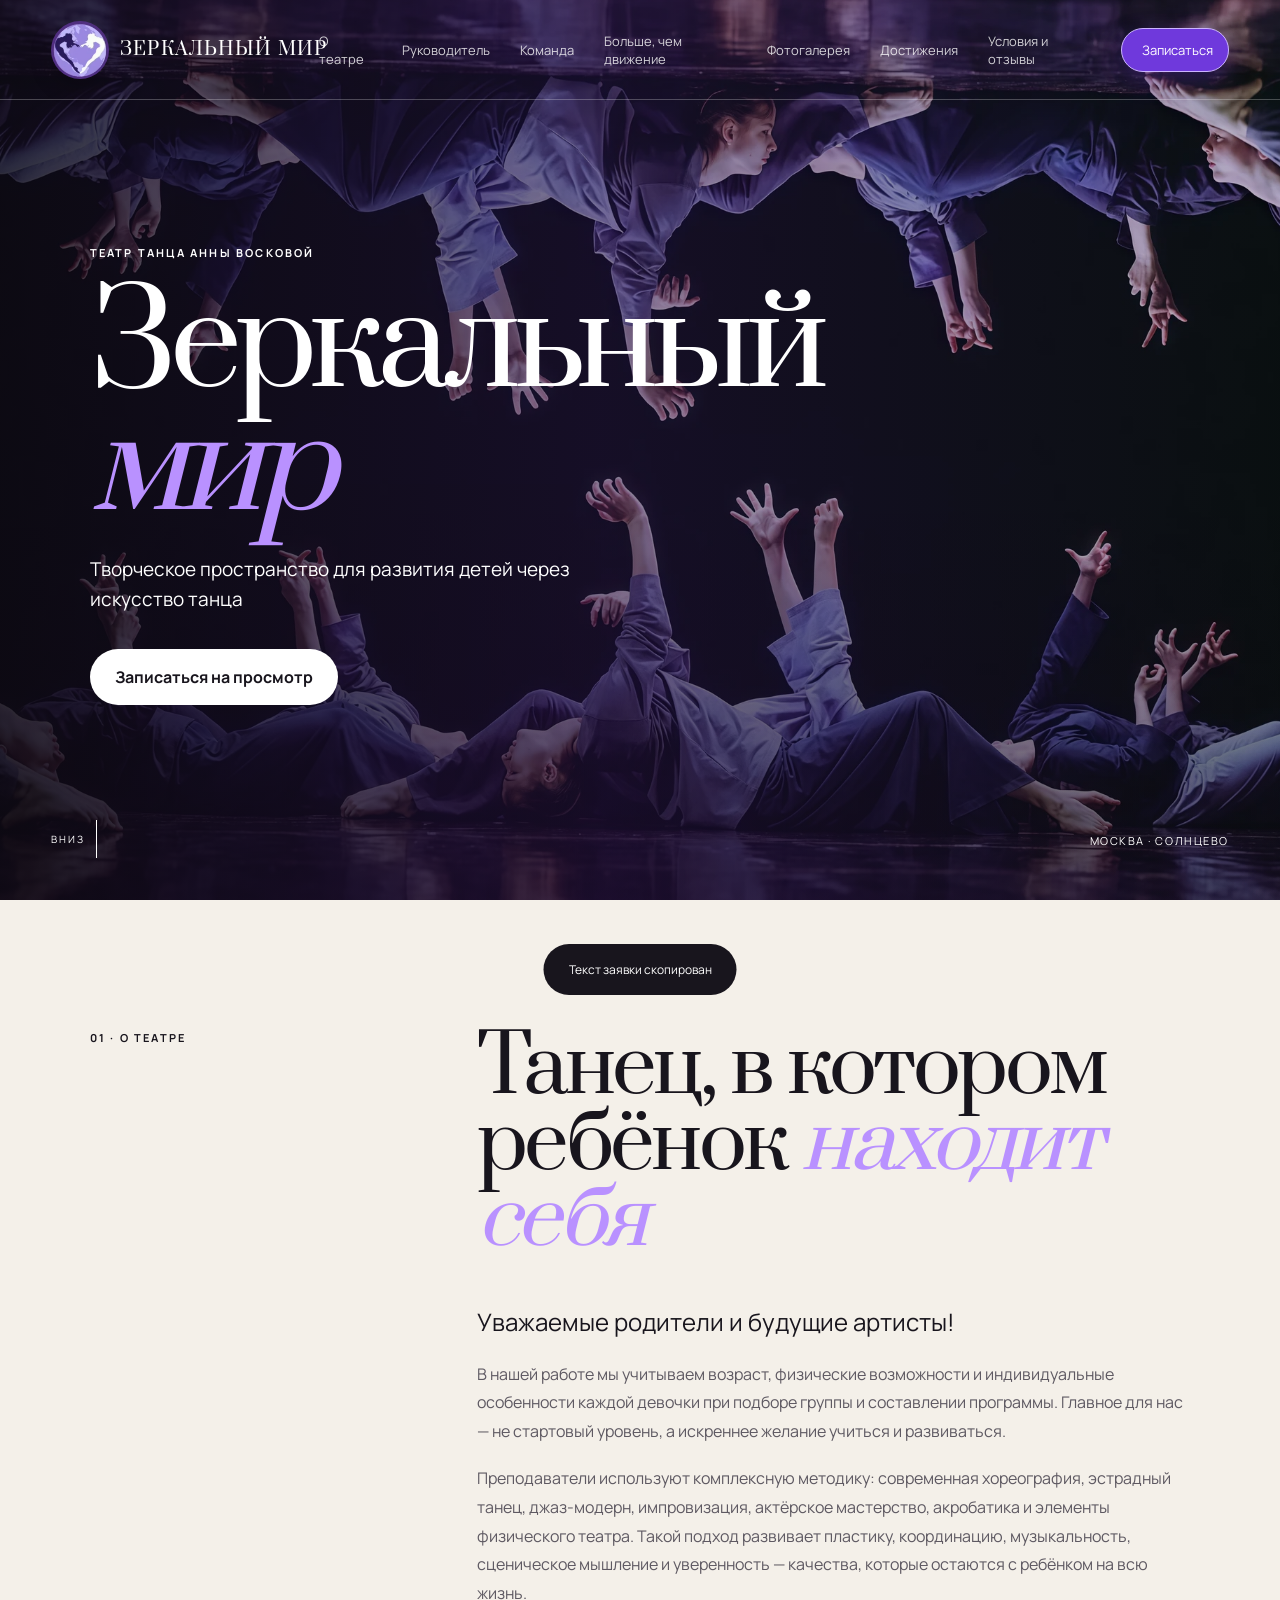
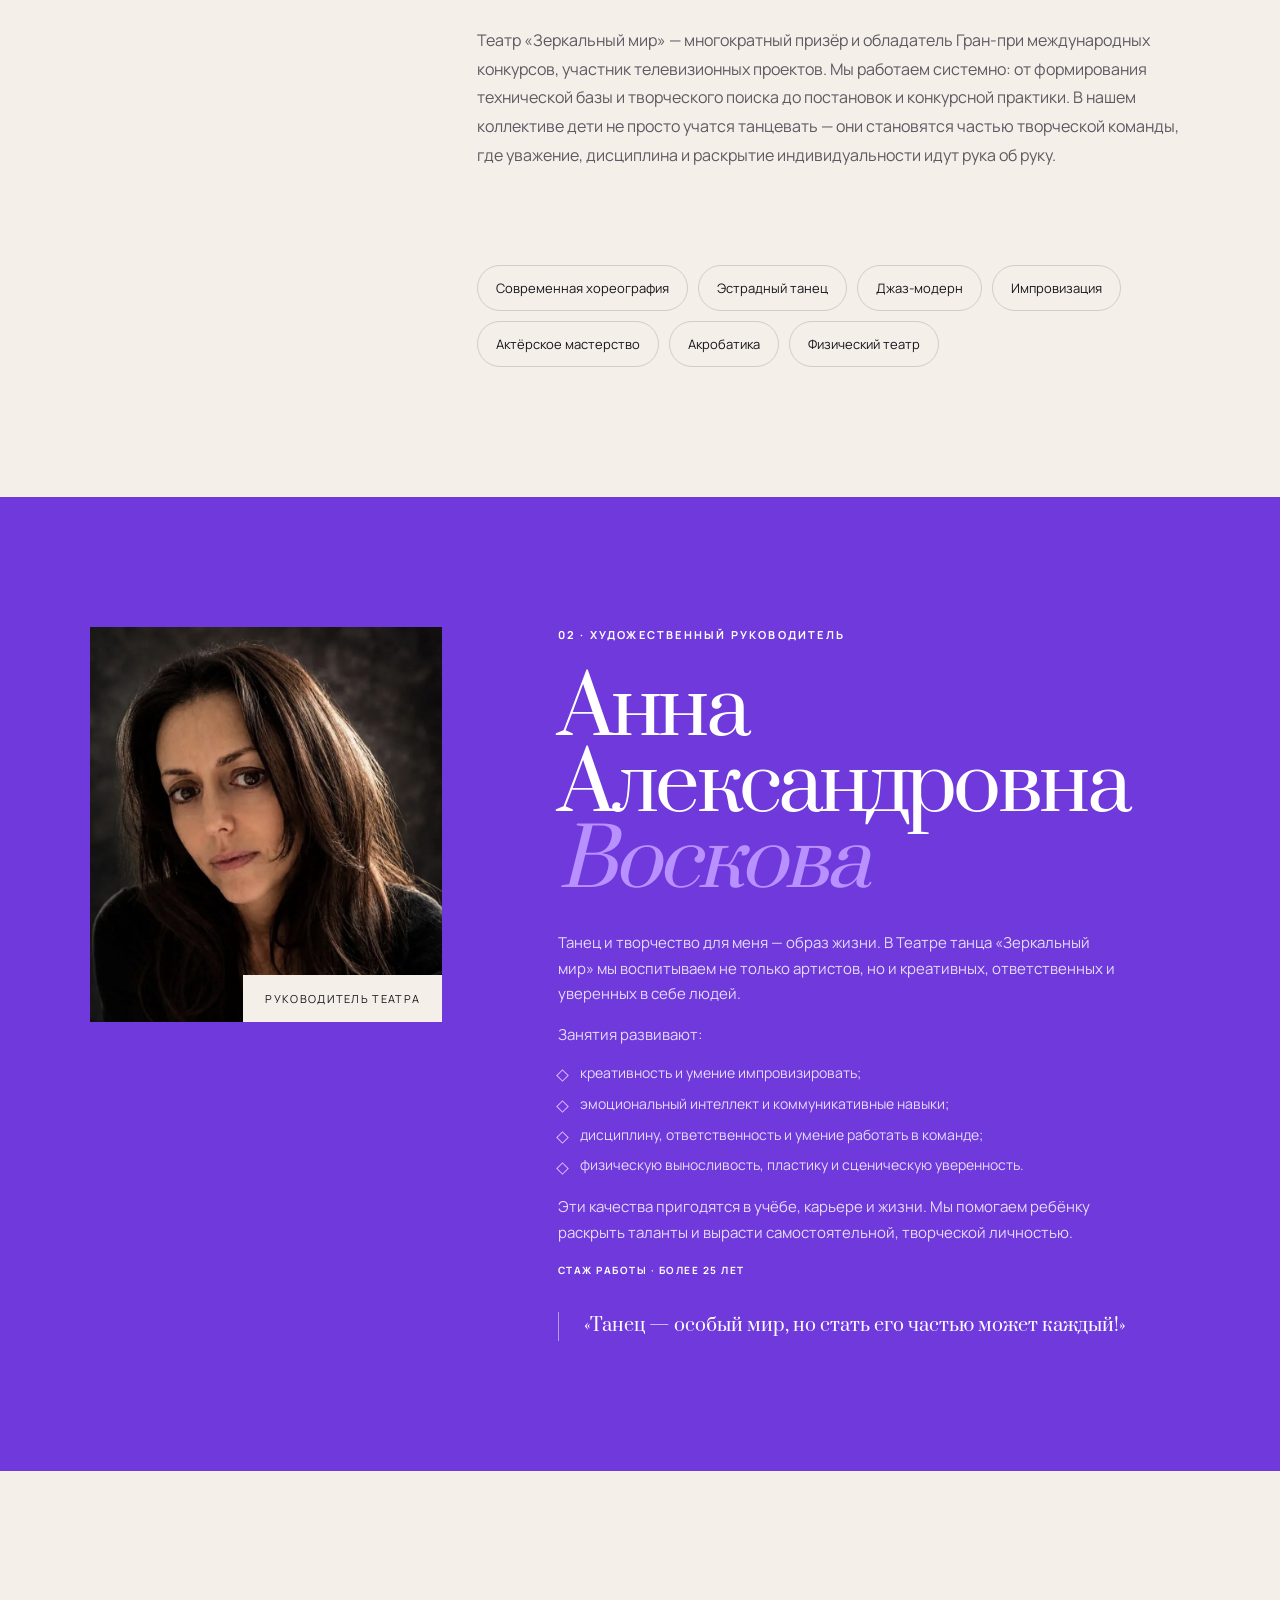
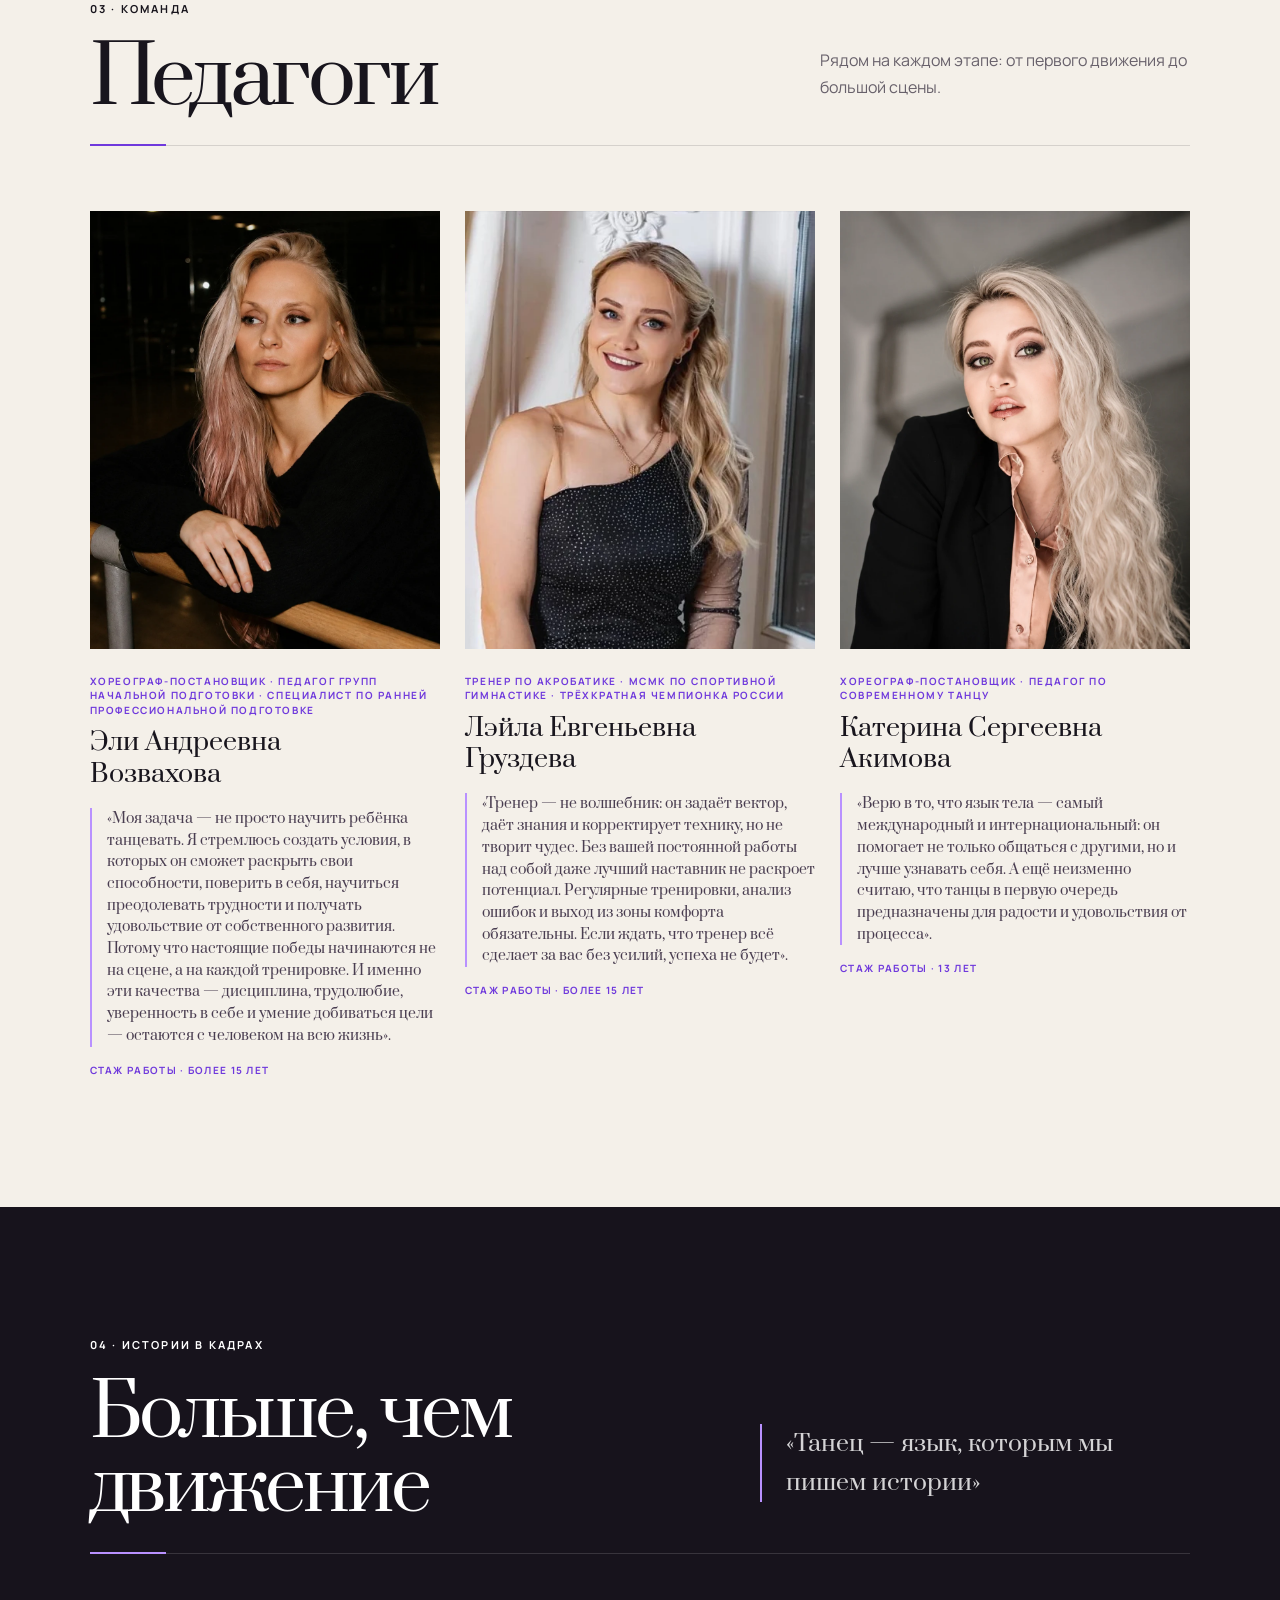
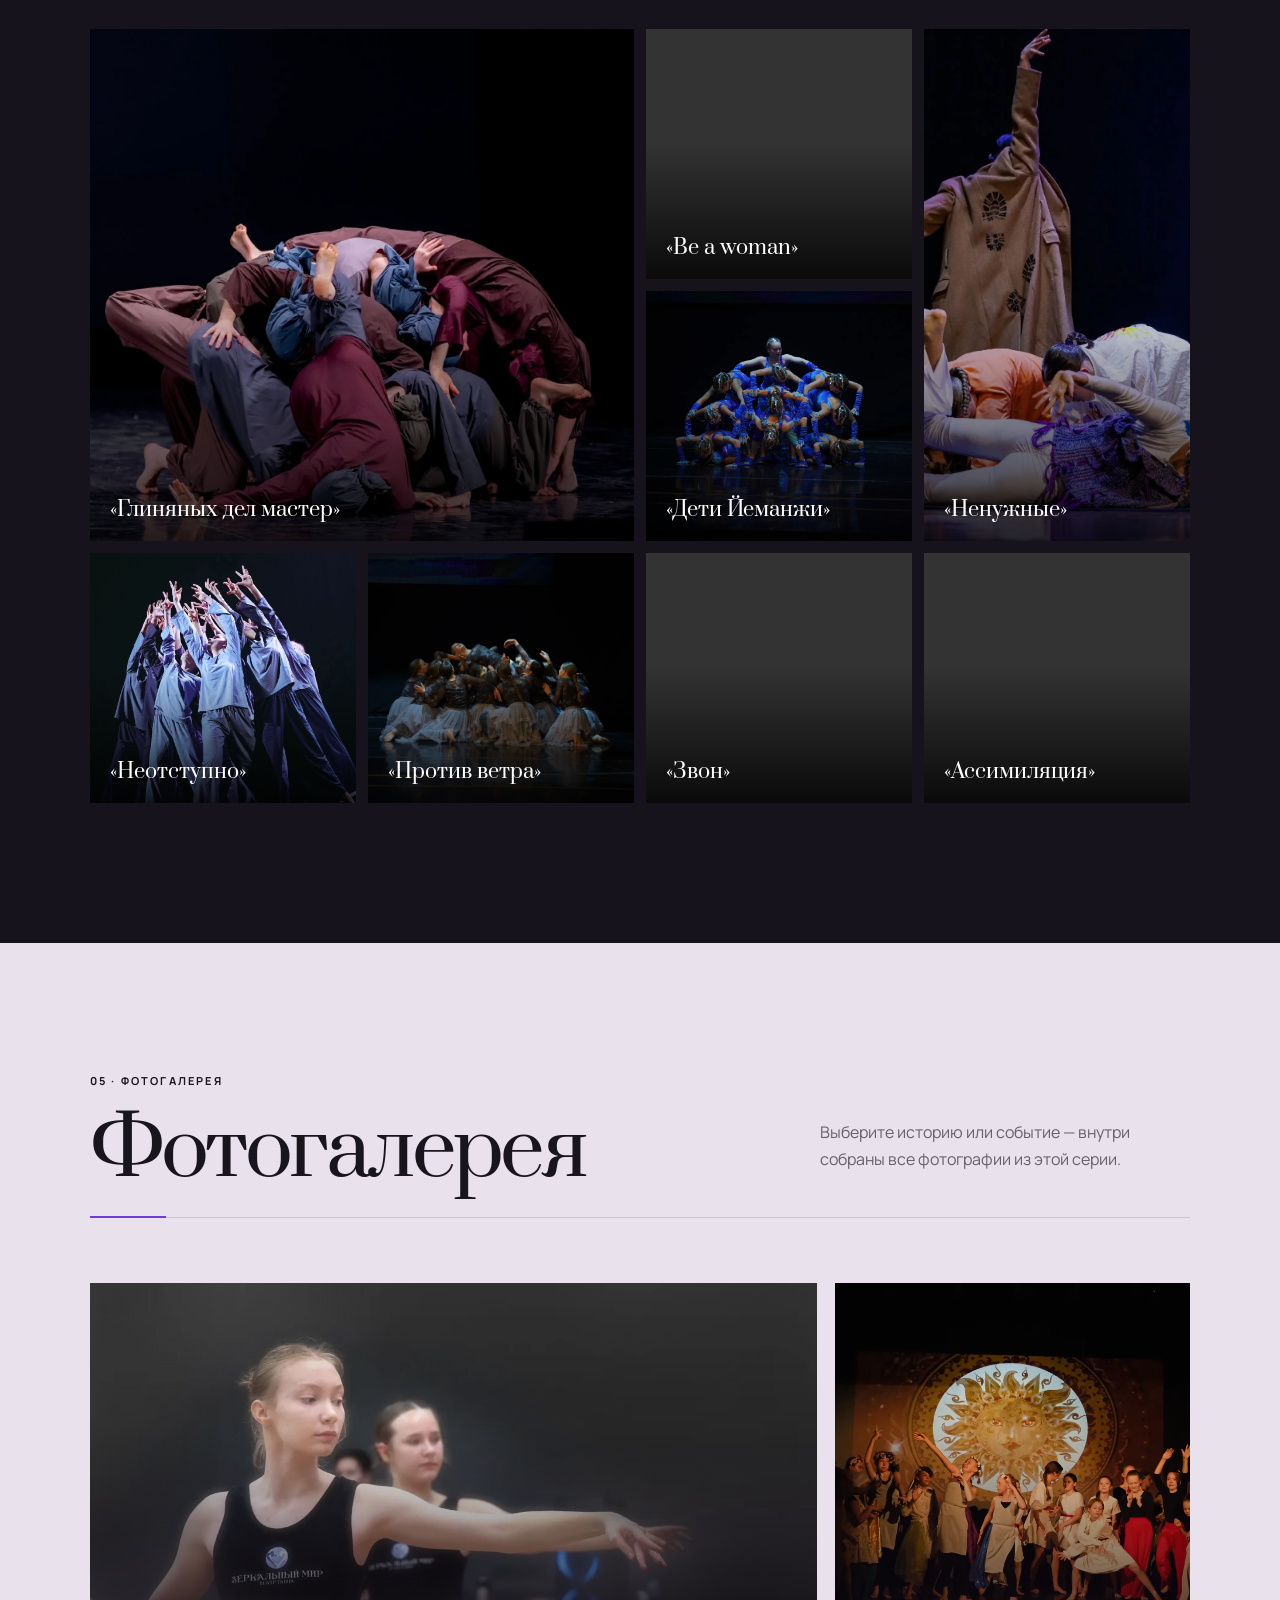
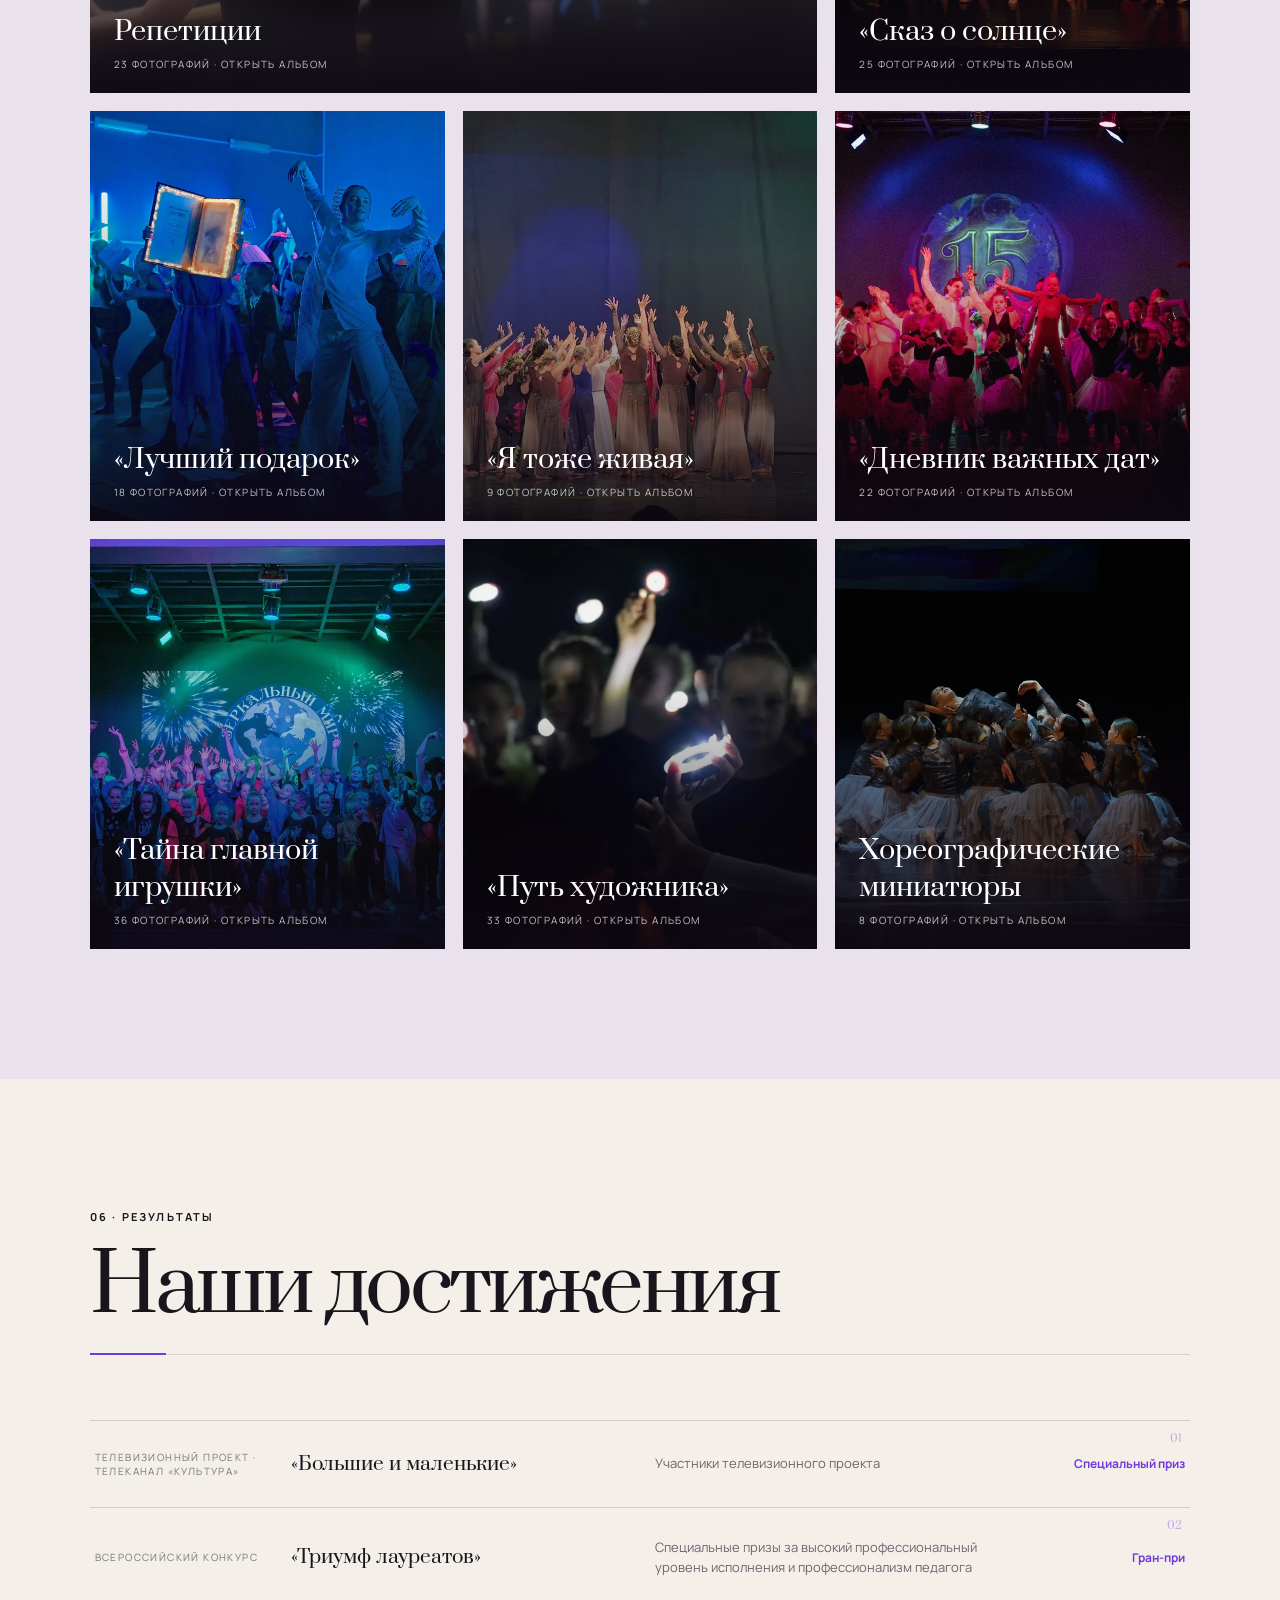
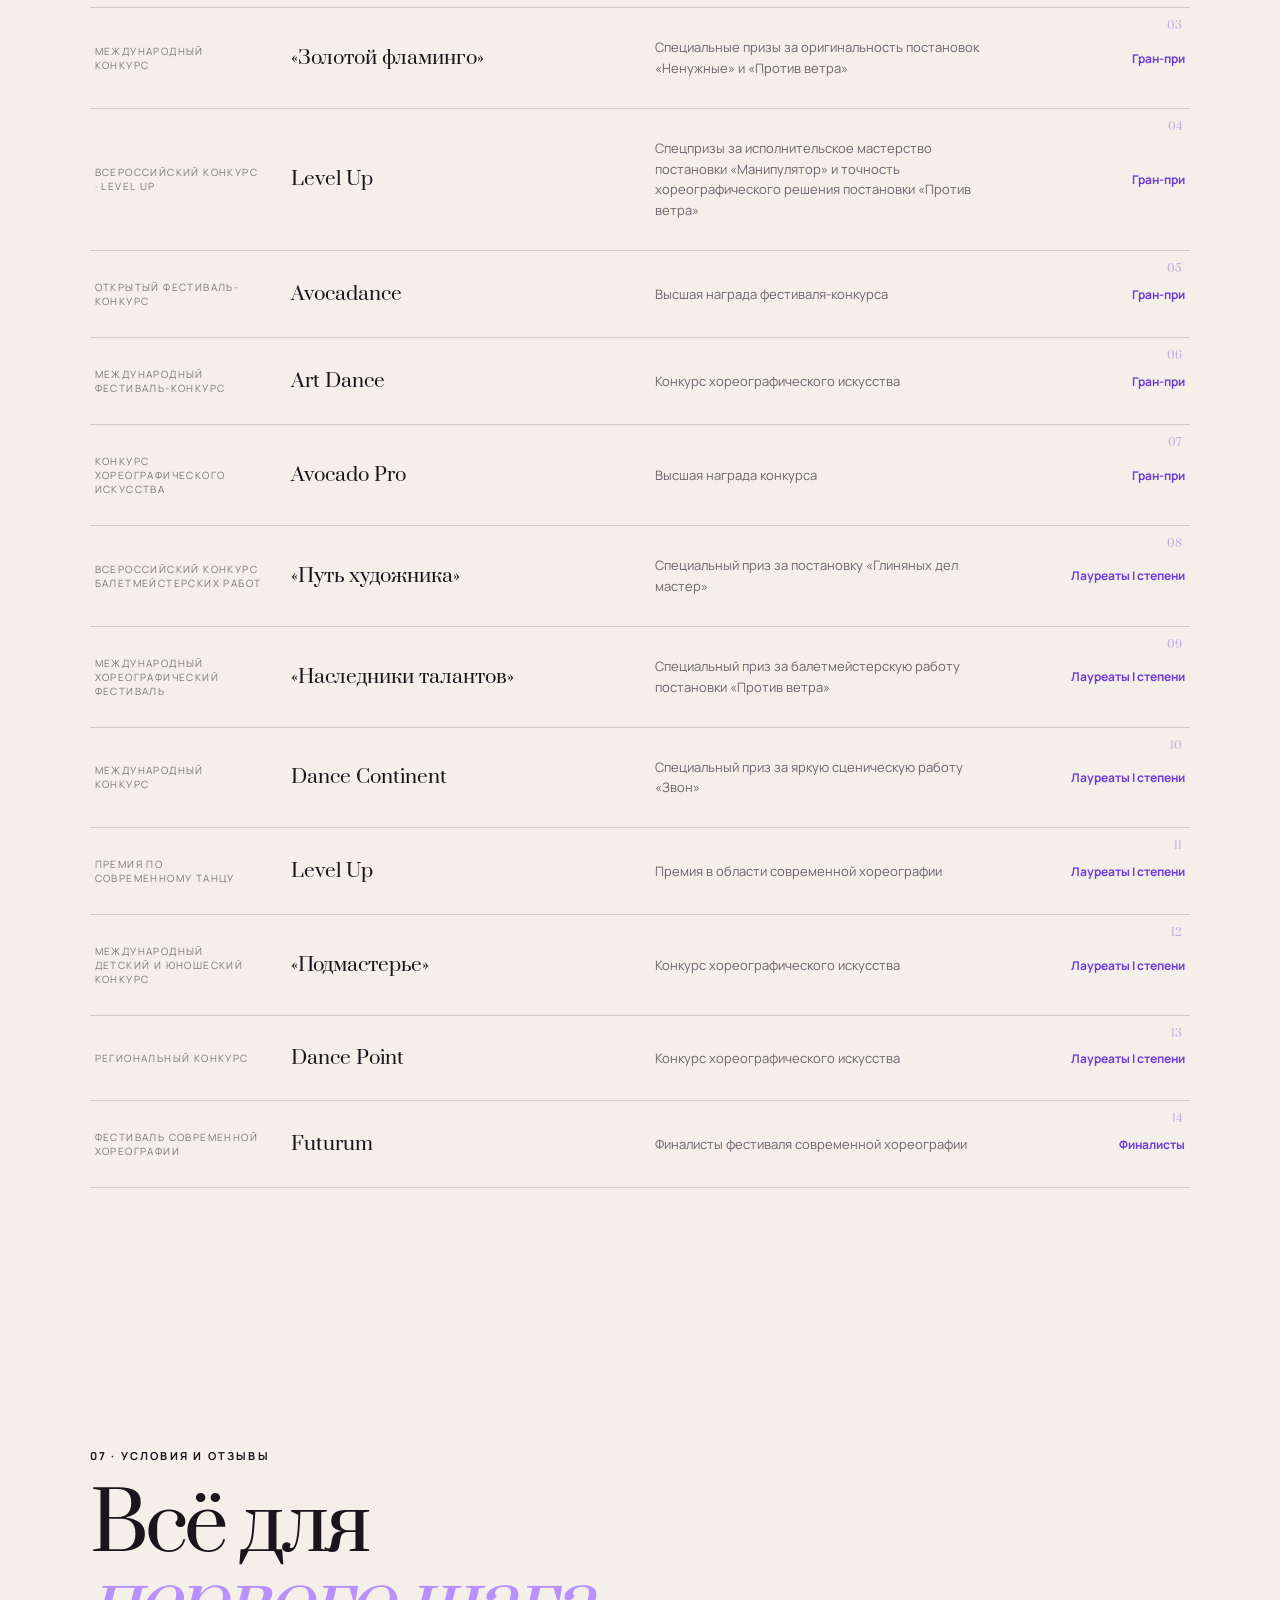
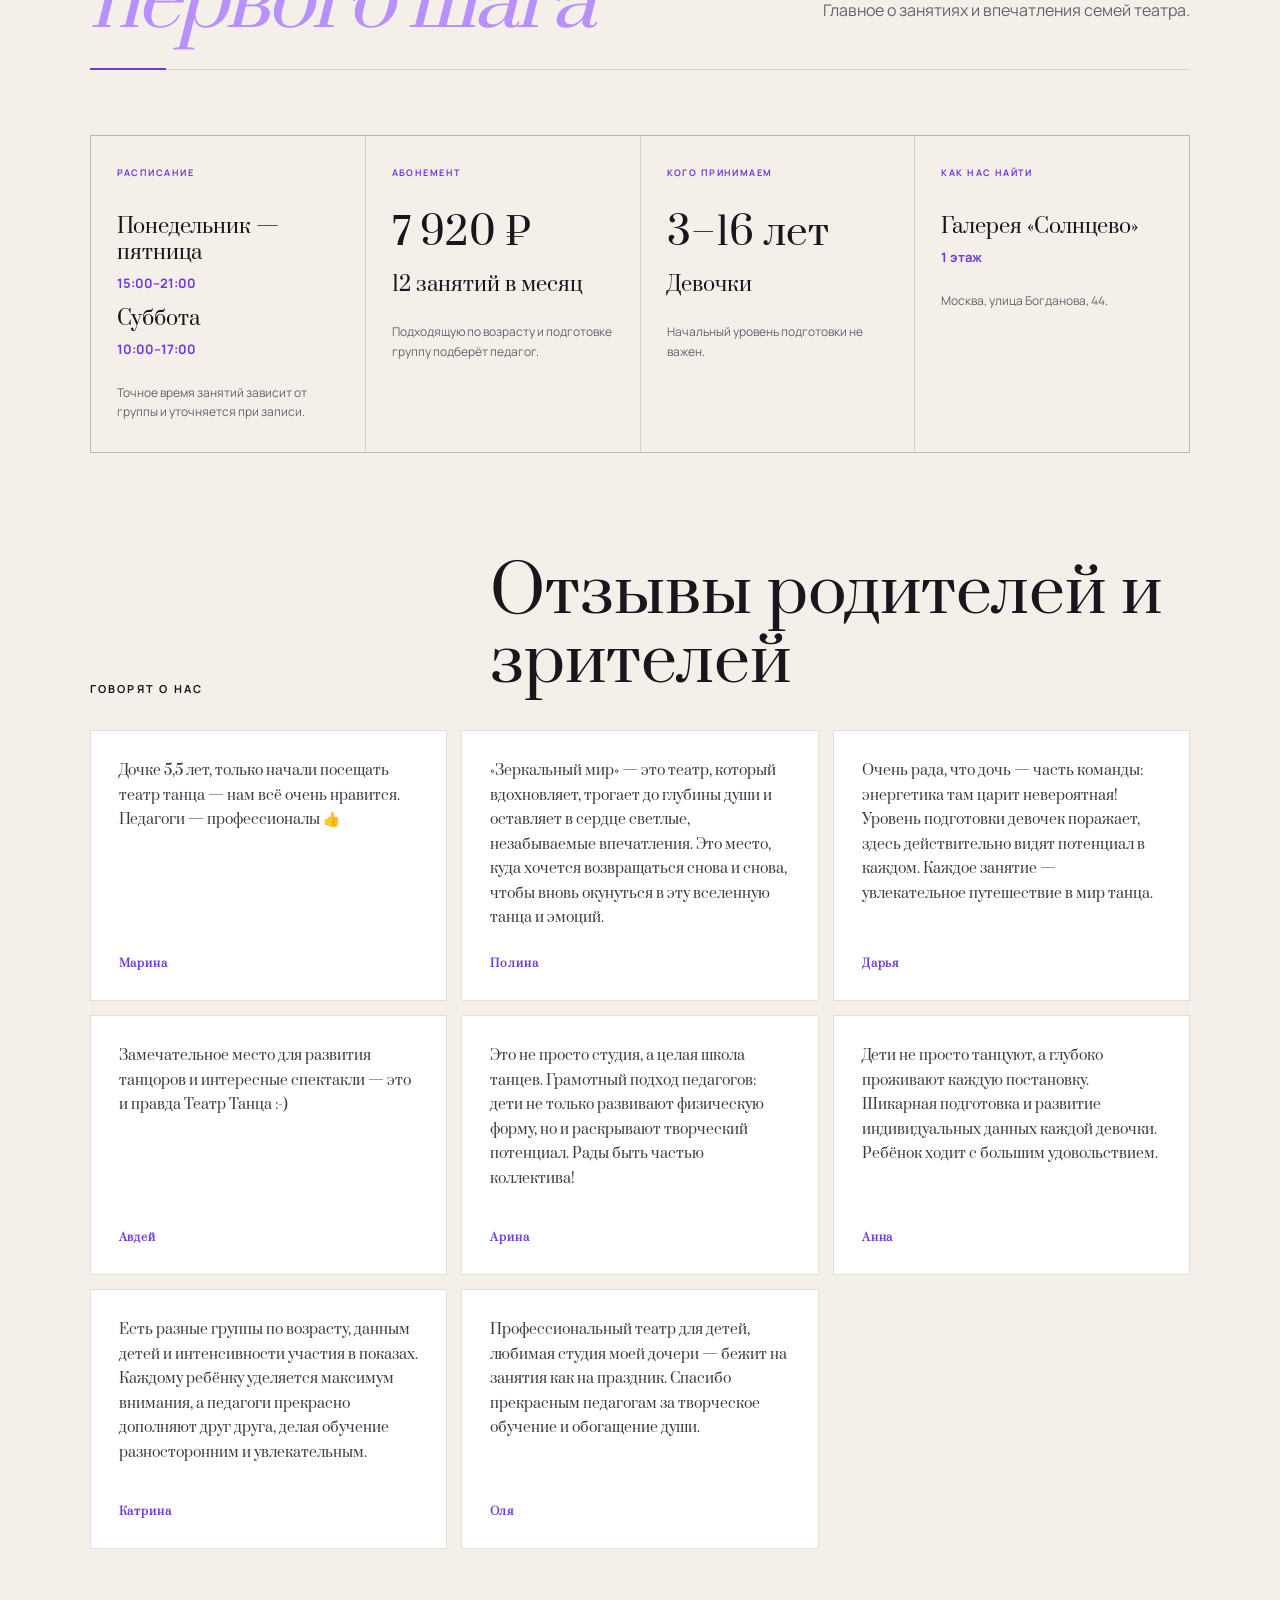
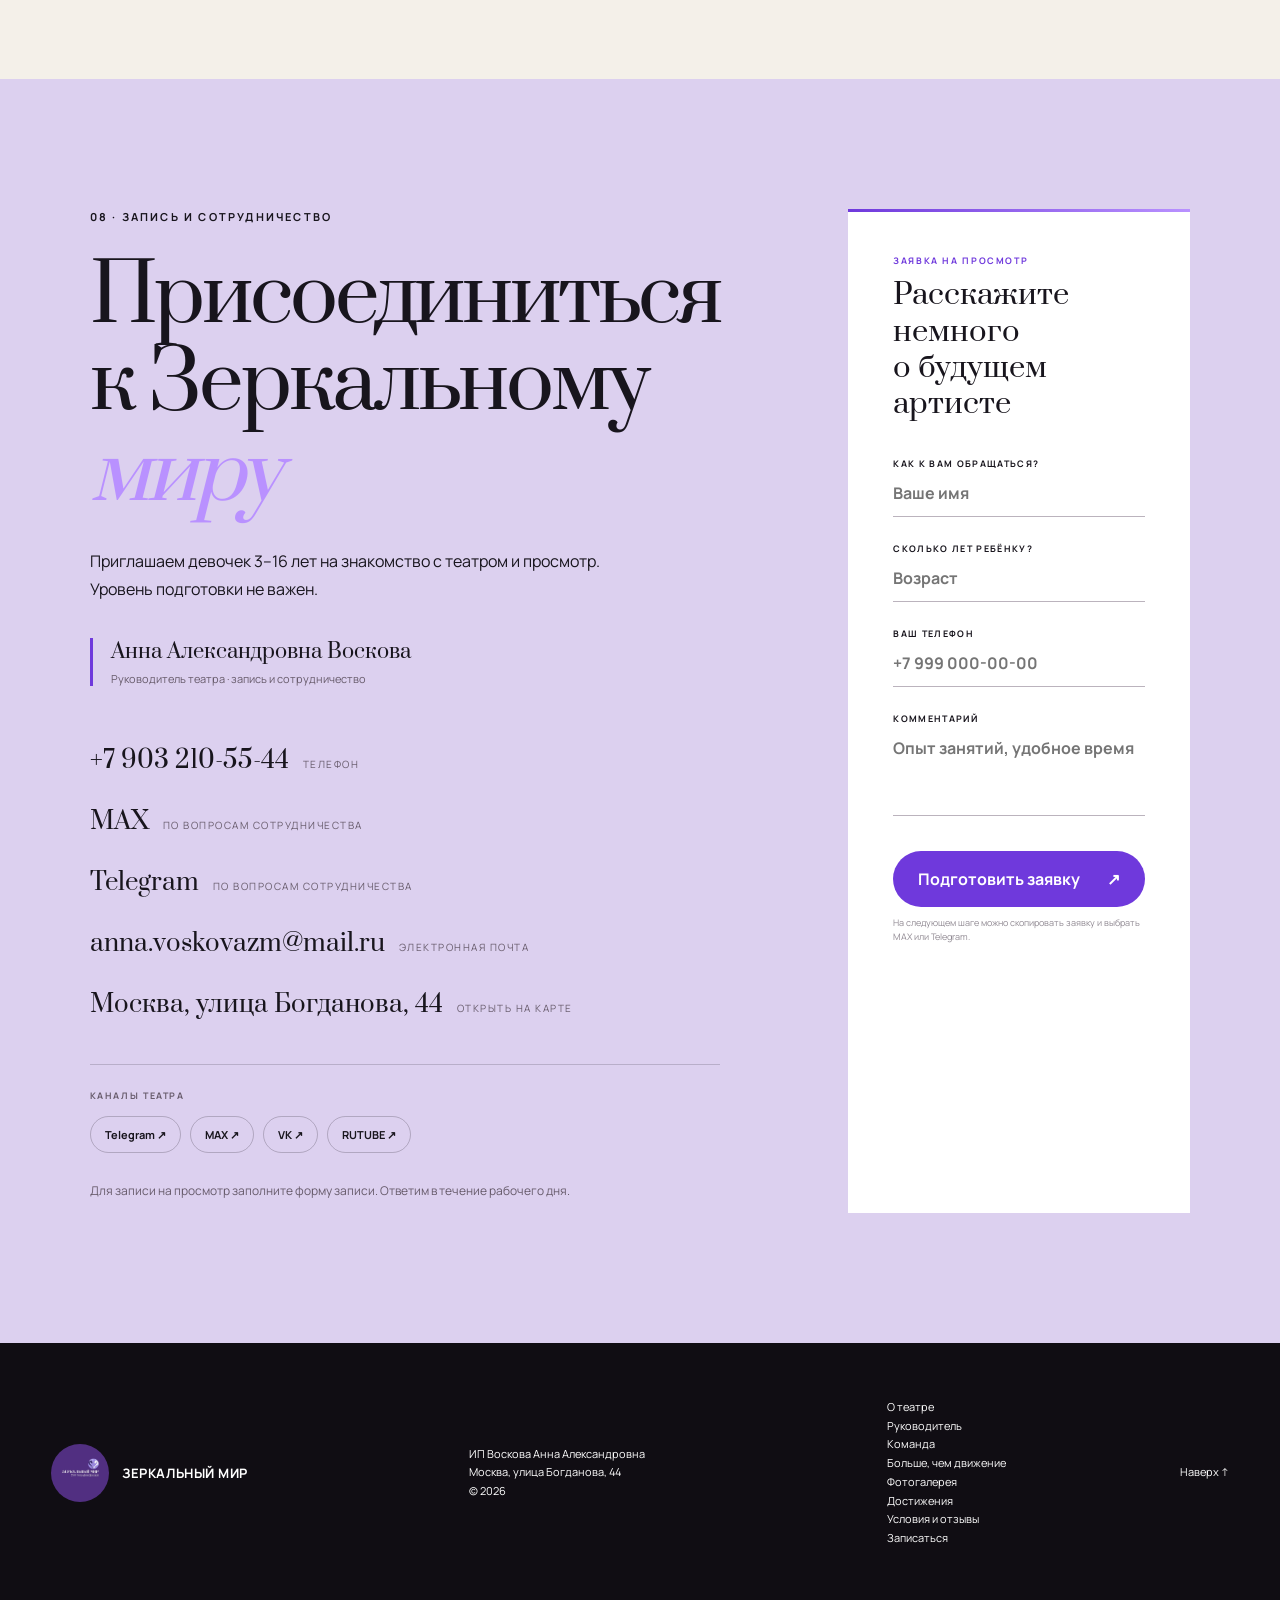
==== index.html @ 4921e685 "Публикация сайта" ====
<!doctype html>
<html lang="ru">
  <head>
    <meta charset="UTF-8" />
    <meta name="viewport" content="width=device-width, initial-scale=1.0" />
    <meta name="theme-color" content="#17131c" />
    <meta name="color-scheme" content="light" />
    <meta name="robots" content="index, follow, max-image-preview:large" />
    <meta name="geo.region" content="RU-MOW" />
    <meta name="geo.placename" content="Москва" />
    <meta
      name="description"
      content="Театр танца Анны Восковой «Зеркальный мир» — творческое пространство для развития детей через искусство танца."
    />
    <title>Зеркальный мир — театр танца Анны Восковой</title>
    <link rel="preconnect" href="https://fonts.googleapis.com" />
    <link rel="preconnect" href="https://fonts.gstatic.com" crossorigin />
    <link rel="icon" href="логотип-mark.webp" type="image/webp" />
    <link
      href="https://fonts.googleapis.com/css2?family=Manrope:wght@400;500;600;700&family=Prata&display=swap"
      rel="stylesheet"
    />
    <script type="application/ld+json">
      {
        "@context": "https://schema.org",
        "@type": "DanceGroup",
        "name": "Театр танца Анны Восковой «Зеркальный мир»",
        "telephone": "+7 903 210-55-44",
        "email": "anna.voskovazm@mail.ru",
        "priceRange": "7920 RUB / 12 занятий в месяц",
        "hasMap": "https://yandex.ru/maps/org/zerkalny_mir/115555938647/",
        "address": {
          "@type": "PostalAddress",
          "streetAddress": "улица Богданова, 44",
          "addressLocality": "Москва",
          "addressCountry": "RU"
        },
        "openingHoursSpecification": [
          {
            "@type": "OpeningHoursSpecification",
            "dayOfWeek": ["Monday", "Tuesday", "Wednesday", "Thursday", "Friday"],
            "opens": "15:00",
            "closes": "21:00"
          },
          {
            "@type": "OpeningHoursSpecification",
            "dayOfWeek": "Saturday",
            "opens": "10:00",
            "closes": "17:00"
          }
        ],
        "sameAs": [
          "https://t.me/TeatrTancaZerkalniimir",
          "https://max.ru/channel_voskovaZM",
          "https://vk.ru/teatrtancazerkalniimir",
          "https://rutube.ru/channel/18616592"
        ]
      }
    </script>
    <style>
      .lightbox .lightbox-prev,
      .lightbox .lightbox-next {
        width: 54px;
        height: 54px;
        border: 1px solid rgba(255, 255, 255, 0.42);
        border-radius: 16px;
        background: rgba(18, 12, 23, 0.56);
        backdrop-filter: blur(12px);
        box-shadow: 0 8px 28px rgba(0, 0, 0, 0.24);
        font-size: 25px;
        line-height: 1;
        transition:
          background 0.25s,
          border-color 0.25s,
          transform 0.25s;
      }
      .lightbox .lightbox-prev:hover,
      .lightbox .lightbox-next:hover {
        background: #6f39dc;
        border-color: #c8adff;
        color: #fff;
        transform: translateY(-50%) scale(1.06);
      }
      .lightbox .lightbox-prev:focus-visible,
      .lightbox .lightbox-next:focus-visible {
        outline: 3px solid #c8adff;
        outline-offset: 3px;
      }
      .application-text {
        user-select: none;
        pointer-events: none;
      }
      .application-actions {
        display: grid;
        grid-template-columns: 1fr 1fr;
        gap: 10px;
      }
      .application-actions .button {
        width: 100%;
        justify-content: center;
      }
      .application-actions .application-copy {
        grid-column: 1/-1;
      }
      .button.telegram-open {
        background: #e8e0f3;
        color: #28143d;
      }
      @media (max-width: 760px) {
        .application-actions {
          grid-template-columns: 1fr;
        }
        .application-actions .application-copy {
          grid-column: auto;
        }
      }
      .lightbox .lightbox-prev,
      .lightbox .lightbox-next {
        font-size: 0 !important;
      }
      .lightbox .lightbox-prev::after,
      .lightbox .lightbox-next::after {
        content: "";
        position: absolute;
        left: 50%;
        top: 50%;
        width: 14px;
        height: 14px;
        border-top: 2px solid #fff;
        border-right: 2px solid #fff;
      }
      .lightbox .lightbox-prev::after {
        transform: translate(-50%, -50%) rotate(-135deg);
      }
      .lightbox .lightbox-next::after {
        transform: translate(-50%, -50%) rotate(45deg);
      }
      .section {
        padding-left: max(7vw, calc((100vw - 1500px) / 2));
        padding-right: max(7vw, calc((100vw - 1500px) / 2));
      }
      .section-head {
        position: relative;
        padding-bottom: 28px;
        border-bottom: 1px solid rgba(24, 21, 29, 0.14);
      }
      .projects .section-head {
        border-color: rgba(255, 255, 255, 0.14);
      }
      .section-head::after {
        content: "";
        position: absolute;
        left: 0;
        bottom: -1px;
        width: 76px;
        height: 2px;
        background: #6f39dc;
      }
      .projects .section-head::after {
        background: #b991ff;
      }
      .nav a.active:not(.nav-cta) {
        opacity: 1;
        color: #d3baff;
      }
      .nav a.active:not(.nav-cta)::after {
        transform: scaleX(1);
      }
      .reveal {
        transition-delay: var(--delay, 0ms);
      }
      @media (min-width: 901px) {
        .gallery {
          grid-template-columns: repeat(4, minmax(0, 1fr));
          grid-template-rows: repeat(4, 260px);
          grid-auto-rows: 260px;
        }
        .gallery .work {
          grid-column: auto !important;
          grid-row: auto !important;
        }
        .gallery .work:nth-child(1) {
          grid-column: 1/3 !important;
          grid-row: 1/3 !important;
        }
        .gallery .work:nth-child(2) {
          grid-column: 3 !important;
          grid-row: 1 !important;
        }
        .gallery .work:nth-child(3) {
          grid-column: 4 !important;
          grid-row: 1/3 !important;
        }
        .gallery .work:nth-child(4) {
          grid-column: 3 !important;
          grid-row: 2 !important;
        }
        .gallery .work:nth-child(5) {
          grid-column: 1 !important;
          grid-row: 3/5 !important;
        }
        .gallery .work:nth-child(6) {
          grid-column: 2/4 !important;
          grid-row: 3 !important;
        }
        .gallery .work:nth-child(7) {
          grid-column: 4 !important;
          grid-row: 3/5 !important;
        }
        .gallery .work:nth-child(8) {
          grid-column: 2/4 !important;
          grid-row: 4 !important;
        }
      }
      .projects {
        position: relative;
        isolation: isolate;
        --mx: 50%;
        --my: 30%;
      }
      .projects::before {
        content: "";
        position: absolute;
        z-index: -1;
        inset: 0;
        background: radial-gradient(
          650px circle at var(--mx) var(--my),
          rgba(111, 57, 220, 0.18),
          transparent 65%
        );
        pointer-events: none;
        transition: opacity 0.3s;
      }
      .work span {
        transition: transform 0.35s;
      }
      .work:hover span {
        transform: translateY(-4px);
      }
      .work::after {
        background: linear-gradient(
          0deg,
          rgba(4, 2, 7, 0.86),
          rgba(10, 5, 16, 0.08) 62%,
          transparent
        );
      }
      .award-list {
        counter-reset: award;
      }
      .award-list article {
        position: relative;
      }
      .award-list article::before {
        counter-increment: award;
        content: counter(award, decimal-leading-zero);
        position: absolute;
        right: 8px;
        top: 10px;
        font-family: Prata, serif;
        font-size: 11px;
        color: rgba(111, 57, 220, 0.38);
      }
      .form {
        position: relative;
        overflow: hidden;
      }
      .form::before {
        content: "";
        position: absolute;
        left: 0;
        top: 0;
        width: 100%;
        height: 3px;
        background: linear-gradient(90deg, #6f39dc, #b991ff, #6f39dc);
        background-size: 200% 100%;
        animation: formGlow 5s linear infinite;
      }
      @keyframes formGlow {
        to {
          background-position: 200% 0;
        }
      }
      @media (max-width: 900px) {
        .section {
          padding-left: 5vw;
          padding-right: 5vw;
        }
        .section-head {
          padding-bottom: 22px;
        }
      }
      @media (max-width: 580px) {
        .section {
          padding-left: 18px;
          padding-right: 18px;
        }
        .section-head::after {
          width: 52px;
        }
      }
      .eyebrow {
        font-size: 15px;
        letter-spacing: 0.22em;
      }
      .nav {
        gap: 22px;
      }
      .contact-links > span {
        font-family: Prata, serif;
        font-size: 24px;
        display: flex;
        align-items: baseline;
      }
      .contact-links > span small {
        font:
          10px Manrope,
          sans-serif;
        text-transform: uppercase;
        letter-spacing: 0.15em;
        margin-left: 10px;
        color: #675b6b;
      }
      .studio-phone {
        -webkit-user-select: text;
        user-select: text;
      }
      .rehearsals {
        background: #f4f0e9;
      }
      .rehearsal-grid {
        display: grid;
        grid-template-columns: 1.35fr 0.65fr 1fr;
        grid-template-rows: 280px 280px;
        gap: 12px;
      }
      .rehearsal-photo {
        border: 0;
        padding: 0;
        overflow: hidden;
        background: #ddd;
        cursor: zoom-in;
      }
      .rehearsal-photo:first-child {
        grid-row: 1/3;
      }
      .rehearsal-photo:nth-child(4) {
        grid-column: 2/4;
      }
      .rehearsal-photo img {
        width: 100%;
        height: 100%;
        object-fit: cover;
        transition:
          transform 0.7s,
          filter 0.5s;
      }
      .rehearsal-photo:hover img {
        transform: scale(1.045);
        filter: saturate(1.08);
      }
      .archive-jump {
        display: flex;
        justify-content: space-between;
        align-items: center;
        margin-top: 30px;
        padding: 18px 0;
        border-top: 1px solid rgba(24, 21, 29, 0.16);
        border-bottom: 1px solid rgba(24, 21, 29, 0.16);
        font-size: 12px;
        text-transform: uppercase;
        letter-spacing: 0.13em;
      }
      .archive-jump span {
        font-size: 22px;
        color: #6f39dc;
      }
      .archive {
        background: #e9e2ec;
      }
      .album-grid {
        display: grid;
        grid-template-columns: repeat(3, minmax(0, 1fr));
        gap: 18px;
      }
      .album-card {
        position: relative;
        min-height: 410px;
        border: 0;
        padding: 0;
        overflow: hidden;
        background: #17131c;
        color: #fff;
        text-align: left;
        cursor: pointer;
      }
      .album-card img {
        position: absolute;
        inset: 0;
        width: 100%;
        height: 100%;
        object-fit: cover;
        transition:
          transform 0.7s,
          filter 0.5s;
      }
      .album-card::after {
        content: "";
        position: absolute;
        inset: 0;
        background: linear-gradient(
          0deg,
          rgba(13, 8, 18, 0.92),
          rgba(13, 8, 18, 0.05) 65%
        );
      }
      .album-card-content {
        position: absolute;
        z-index: 2;
        left: 24px;
        right: 24px;
        bottom: 22px;
      }
      .album-card h3 {
        font-family: Prata, serif;
        font-weight: 400;
        font-size: 27px;
        margin: 0 0 7px;
      }
      .album-card p {
        margin: 0;
        font-size: 10px;
        text-transform: uppercase;
        letter-spacing: 0.14em;
        opacity: 0.75;
      }
      .album-card:hover img {
        transform: scale(1.055);
        filter: saturate(1.12);
      }
      .album-card:first-child {
        grid-column: span 2;
      }
      .album-dialog {
        width: 100vw;
        max-width: none;
        height: 100vh;
        max-height: none;
        margin: 0;
        border: 0;
        padding: 0;
        background: #f4f0e9;
        color: #18151d;
      }
      .album-dialog::backdrop {
        background: #100d13;
      }
      .album-shell {
        min-height: 100%;
        padding: 55px max(4vw, calc((100vw - 1500px) / 2)) 70px;
      }
      .album-close {
        position: fixed;
        z-index: 5;
        right: 24px;
        top: 18px;
        width: 46px;
        height: 46px;
        border: 1px solid rgba(24, 21, 29, 0.2);
        border-radius: 50%;
        background: #fff;
        font-size: 30px;
        cursor: pointer;
      }
      .album-head {
        display: flex;
        align-items: flex-end;
        justify-content: space-between;
        padding: 20px 70px 35px 0;
        border-bottom: 1px solid rgba(24, 21, 29, 0.18);
        margin-bottom: 22px;
      }
      .album-head h2 {
        font-family: Prata, serif;
        font-size: clamp(44px, 6vw, 85px);
        font-weight: 400;
        line-height: 1;
        margin: 15px 0 0;
      }
      .album-total {
        font-size: 11px;
        text-transform: uppercase;
        letter-spacing: 0.15em;
      }
      .album-photos {
        display: grid;
        grid-template-columns: repeat(4, minmax(0, 1fr));
        gap: 8px;
      }
      .album-photo {
        border: 0;
        padding: 0;
        background: #d9d3db;
        aspect-ratio: 4/3;
        overflow: hidden;
        cursor: zoom-in;
      }
      .album-photo:nth-child(7n + 1) {
        grid-column: span 2;
        grid-row: span 2;
      }
      .album-photo img {
        width: 100%;
        height: 100%;
        object-fit: cover;
        transition: transform 0.5s;
      }
      .album-photo:hover img {
        transform: scale(1.04);
      }
      @media (max-width: 900px) {
        .nav {
          gap: 0;
        }
        .album-grid {
          grid-template-columns: 1fr 1fr;
        }
        .album-card:first-child {
          grid-column: span 2;
        }
        .album-photos {
          grid-template-columns: repeat(3, 1fr);
        }
      }
      @media (max-width: 580px) {
        .eyebrow {
          font-size: 11px;
        }
        .rehearsal-grid {
          grid-template-columns: 1fr 1fr;
          grid-template-rows: 280px 190px 190px;
        }
        .rehearsal-photo:first-child {
          grid-column: 1/3;
          grid-row: auto;
        }
        .rehearsal-photo:nth-child(4) {
          grid-column: auto;
        }
        .album-grid {
          grid-template-columns: 1fr;
        }
        .album-card,
        .album-card:first-child {
          grid-column: auto;
          min-height: 330px;
        }
        .album-shell {
          padding: 55px 14px 40px;
        }
        .album-head {
          padding-right: 42px;
        }
        .album-head h2 {
          font-size: 42px;
        }
        .album-photos {
          grid-template-columns: 1fr 1fr;
          gap: 5px;
        }
        .album-photo:nth-child(7n + 1) {
          grid-column: span 2;
        }
        .contact-links > span {
          font-size: 19px;
          flex-direction: column;
          gap: 5px;
        }
        .contact-links > span small {
          margin-left: 0;
        }
      }
    </style>
    <link rel="stylesheet" href="styles.css" />
  </head>
  <body>
    <div class="scroll-progress" aria-hidden="true"></div>
    <header class="header" id="top">
      <a class="brand" href="#top" aria-label="На главную">
        <img
          src="логотип-mark.webp"
          alt="Логотип театра танца Зеркальный мир"
        />
        <span><b>Зеркальный мир</b></span>
      </a>
      <button class="menu-btn" aria-label="Открыть меню" aria-expanded="false">
        <span></span><span></span>
      </button>
      <nav class="nav" aria-label="Основная навигация">
        <a href="#about">О театре</a><a href="#director">Руководитель</a
        ><a href="#team">Команда</a
        ><a href="#projects">Больше, чем движение</a
        ><a href="#archive">Фотогалерея</a><a href="#awards">Достижения</a
        ><a href="#visit">Условия и отзывы</a>
        <a class="nav-cta" href="#contact">Записаться</a>
      </nav>
    </header>

    <main>
      <section class="hero">
        <div class="hero-bg"></div>
        <div class="hero-content reveal">
          <div class="eyebrow">Театр танца Анны Восковой</div>
          <h1>Зеркальный<br /><em>мир</em></h1>
          <p>
            Творческое пространство для развития детей через искусство танца
          </p>
          <div class="hero-actions">
            <a class="button light" href="#contact">Записаться на просмотр</a>
          </div>
        </div>
        <div class="hero-note">Москва · Солнцево</div>
        <a class="scroll" href="#about" aria-label="Прокрутить вниз"
          >Вниз <i></i
        ></a>
      </section>

      <section class="intro section" id="about">
        <div class="section-mark">01 · О театре</div>
        <div class="intro-copy reveal">
          <h2>Танец, в котором ребёнок <em>находит себя</em></h2>
          <p class="lead">Уважаемые родители и будущие артисты!</p>
          <div class="about-text">
            <p>
              В нашей работе мы учитываем возраст, физические возможности и
              индивидуальные особенности каждой девочки при подборе группы и
              составлении программы. Главное для нас — не стартовый уровень, а
              искреннее желание учиться и развиваться.
            </p>
            <p>
              Преподаватели используют комплексную методику: современная
              хореография, эстрадный танец, джаз-модерн, импровизация, актёрское
              мастерство, акробатика и элементы физического театра. Такой подход
              развивает пластику, координацию, музыкальность, сценическое
              мышление и уверенность — качества, которые остаются с ребёнком на
              всю жизнь.
            </p>
            <p>
              Театр «Зеркальный мир» — многократный призёр и обладатель Гран-при
              международных конкурсов, участник телевизионных проектов. Мы
              работаем системно: от формирования технической базы и творческого
              поиска до постановок и конкурсной практики. В нашем коллективе
              дети не просто учатся танцевать — они становятся частью творческой
              команды, где уважение, дисциплина и раскрытие индивидуальности
              идут рука об руку.
            </p>
          </div>
        </div>
        <div class="disciplines reveal">
          <span>Современная хореография</span><span>Эстрадный танец</span
          ><span>Джаз-модерн</span><span>Импровизация</span
          ><span>Актёрское мастерство</span><span>Акробатика</span
          ><span>Физический театр</span>
        </div>
      </section>

      <section class="director section" id="director">
        <div class="director-photo reveal">
          <img src="Анна Воскова.webp" alt="Анна Александровна Воскова" /><span
            class="photo-tag"
            >Руководитель театра</span
          >
        </div>
        <div class="director-copy reveal">
          <div class="section-mark">02 · Художественный руководитель</div>
          <h2>Анна<br />Александровна<br /><em>Воскова</em></h2>
          <div class="director-statement">
            <p>
              Танец и творчество для меня — образ жизни. В Театре танца
              «Зеркальный мир» мы воспитываем не только артистов, но и
              креативных, ответственных и уверенных в себе людей.
            </p>
            <p>Занятия развивают:</p>
            <ul>
              <li>креативность и умение импровизировать;</li>
              <li>эмоциональный интеллект и коммуникативные навыки;</li>
              <li>дисциплину, ответственность и умение работать в команде;</li>
              <li>
                физическую выносливость, пластику и сценическую уверенность.
              </li>
            </ul>
            <p>
              Эти качества пригодятся в учёбе, карьере и жизни. Мы помогаем
              ребёнку раскрыть таланты и вырасти самостоятельной, творческой
              личностью.
            </p>
          </div>
          <div class="director-experience">Стаж работы · более 25 лет</div>
          <blockquote>
            «Танец — особый мир, но стать его частью может каждый!»
          </blockquote>
        </div>
      </section>

      <section class="team section" id="team">
        <div class="section-head reveal">
          <div>
            <div class="section-mark">03 · Команда</div>
            <h2>Педагоги</h2>
          </div>
          <p>Рядом на каждом этапе: от первого движения до большой сцены.</p>
        </div>
        <div class="team-grid">
          <article class="person reveal">
            <div class="person-photo">
              <img
                src="эли-new.webp"
                alt="Эли Андреевна Возвахова"
                loading="lazy"
                decoding="async"
              />
            </div>
            <div class="person-role">
              Хореограф-постановщик · педагог групп начальной подготовки ·
              специалист по ранней профессиональной подготовке
            </div>
            <h3>Эли Андреевна<br />Возвахова</h3>
            <blockquote class="person-quote">
              «Моя задача — не просто научить ребёнка танцевать. Я стремлюсь
              создать условия, в которых он сможет раскрыть свои способности,
              поверить в себя, научиться преодолевать трудности и получать
              удовольствие от собственного развития. Потому что настоящие победы
              начинаются не на сцене, а на каждой тренировке. И именно эти
              качества — дисциплина, трудолюбие, уверенность в себе и умение
              добиваться цели — остаются с человеком на всю жизнь».
            </blockquote>
            <div class="person-experience">Стаж работы · более 15 лет</div>
          </article>
          <article class="person person-leila reveal">
            <div class="person-photo">
              <img
                src="лейла.webp"
                alt="Лэйла Евгеньевна Груздева"
                loading="lazy"
                decoding="async"
              />
            </div>
            <div class="person-role">
              Тренер по акробатике · МСМК по спортивной гимнастике · трёхкратная
              чемпионка России
            </div>
            <h3>Лэйла Евгеньевна<br />Груздева</h3>
            <blockquote class="person-quote">
              «Тренер — не волшебник: он задаёт вектор, даёт знания и
              корректирует технику, но не творит чудес. Без вашей постоянной
              работы над собой даже лучший наставник не раскроет потенциал.
              Регулярные тренировки, анализ ошибок и выход из зоны комфорта
              обязательны. Если ждать, что тренер всё сделает за вас без усилий,
              успеха не будет».
            </blockquote>
            <div class="person-experience">Стаж работы · более 15 лет</div>
          </article>
          <article class="person reveal">
            <div class="person-photo">
              <img
                src="катя-1.webp"
                alt="Катерина Сергеевна Акимова"
                loading="lazy"
                decoding="async"
              />
            </div>
            <div class="person-role">
              Хореограф-постановщик · педагог по современному танцу
            </div>
            <h3>Катерина Сергеевна<br />Акимова</h3>
            <blockquote class="person-quote">
              «Верю в то, что язык тела — самый международный и
              интернациональный: он помогает не только общаться с другими, но и
              лучше узнавать себя. А ещё неизменно считаю, что танцы в первую
              очередь предназначены для радости и удовольствия от процесса».
            </blockquote>
            <div class="person-experience">Стаж работы · 13 лет</div>
          </article>
        </div>
      </section>

      <section class="projects section" id="projects">
        <div class="section-head light-head reveal">
          <div>
            <div class="section-mark">04 · Истории в кадрах</div>
            <h2>Больше, чем<br />движение</h2>
          </div>
          <p class="project-quote">«Танец — язык, которым мы пишем истории»</p>
        </div>
        <div class="gallery">
          <button
            class="work reveal"
            data-src="на страницу/Глиняных дел мастер.webp"
          >
            <img
              src="на страницу/Глиняных дел мастер.webp"
              alt="Выступление Глиняных дел мастер"
              loading="lazy"
              decoding="async"
            /><span
              ><b>«Глиняных дел мастер»</b><small>История в кадрах</small></span
            >
          </button>
          <button
            class="work tall reveal"
            data-src="на страницу/Be a woman (2).webp"
          >
            <img
              src="на страницу/Be a woman (2).webp"
              alt="Выступление Be a woman"
              loading="lazy"
              decoding="async"
            /><span><b>«Be a woman»</b><small>История в кадрах</small></span>
          </button>
          <button class="work reveal" data-src="на страницу/Ненужные.webp">
            <img
              src="на страницу/Ненужные.webp"
              alt="Выступление Ненужные"
            /><span><b>«Ненужные»</b><small>Выступление</small></span>
          </button>
          <button
            class="work wide reveal"
            data-src="на страницу/Дети Йеманжи.jpg"
          >
            <img
              src="на страницу/Дети Йеманжи.jpg"
              alt="Выступление Дети Йеманжи"
            /><span><b>«Дети Йеманжи»</b><small>Выступление</small></span>
          </button>
          <button class="work reveal" data-src="на страницу/Неотступно.webp">
            <img
              src="на страницу/Неотступно.webp"
              alt="Выступление Неотступно"
            /><span><b>«Неотступно»</b><small>Выступление</small></span>
          </button>
          <button class="work reveal" data-src="на страницу/Против ветра.webp">
            <img
              src="на страницу/Против ветра.webp"
              alt="Выступление Против ветра"
              loading="lazy"
              decoding="async"
            /><span><b>«Против ветра»</b></span>
          </button>
          <button class="work reveal" data-src="на страницу/Звон.webp">
            <img
              src="на страницу/Звон.webp"
              alt="Выступление Звон"
              loading="lazy"
              decoding="async"
            /><span><b>«Звон»</b></span>
          </button>
          <button class="work reveal" data-src="на страницу/Ассимиляция.webp">
            <img
              src="на страницу/Ассимиляция.webp"
              alt="Выступление Ассимиляция"
              loading="lazy"
              decoding="async"
            /><span><b>«Ассимиляция»</b></span>
          </button>
        </div>
      </section>

      <section class="archive section" id="archive">
        <div class="section-head reveal">
          <div>
            <div class="section-mark">05 · Фотогалерея</div>
            <h2>Фотогалерея</h2>
          </div>
          <p>
            Выберите историю или событие — внутри собраны все фотографии из этой
            серии.
          </p>
        </div>
        <div class="album-grid" aria-live="polite"></div>
      </section>

      <section class="awards section" id="awards">
        <div class="section-head reveal">
          <div>
            <div class="section-mark">06 · Результаты</div>
            <h2>Наши достижения</h2>
          </div>
        </div>
        <div class="award-list">
          <article>
            <span>Телевизионный проект · телеканал «Культура»</span>
            <h3>«Большие и маленькие»</h3>
            <p>Участники телевизионного проекта</p>
            <b>Специальный приз</b>
          </article>
          <article>
            <span>Всероссийский конкурс</span>
            <h3>«Триумф лауреатов»</h3>
            <p>
              Специальные призы за высокий профессиональный уровень исполнения и
              профессионализм педагога
            </p>
            <b>Гран-при</b>
          </article>
          <article>
            <span>Международный конкурс</span>
            <h3>«Золотой фламинго»</h3>
            <p>
              Специальные призы за оригинальность постановок «Ненужные» и
              «Против ветра»
            </p>
            <b>Гран-при</b>
          </article>
          <article>
            <span>Всероссийский конкурс · Level Up</span>
            <h3>Level Up</h3>
            <p>
              Спецпризы за исполнительское мастерство постановки «Манипулятор» и
              точность хореографического решения постановки «Против ветра»
            </p>
            <b>Гран-при</b>
          </article>
          <article>
            <span>Открытый фестиваль-конкурс</span>
            <h3>Avocadance</h3>
            <p>Высшая награда фестиваля-конкурса</p>
            <b>Гран-при</b>
          </article>
          <article>
            <span>Международный фестиваль-конкурс</span>
            <h3>Art Dance</h3>
            <p>Конкурс хореографического искусства</p>
            <b>Гран-при</b>
          </article>
          <article>
            <span>Конкурс хореографического искусства</span>
            <h3>Avocado Pro</h3>
            <p>Высшая награда конкурса</p>
            <b>Гран-при</b>
          </article>
          <article>
            <span>Всероссийский конкурс балетмейстерских работ</span>
            <h3>«Путь художника»</h3>
            <p>Специальный приз за постановку «Глиняных дел мастер»</p>
            <b>Лауреаты I степени</b>
          </article>
          <article>
            <span>Международный хореографический фестиваль</span>
            <h3>«Наследники талантов»</h3>
            <p>
              Специальный приз за балетмейстерскую работу постановки «Против
              ветра»
            </p>
            <b>Лауреаты I степени</b>
          </article>
          <article>
            <span>Международный конкурс</span>
            <h3>Dance Continent</h3>
            <p>Специальный приз за яркую сценическую работу «Звон»</p>
            <b>Лауреаты I степени</b>
          </article>
          <article>
            <span>Премия по современному танцу</span>
            <h3>Level Up</h3>
            <p>Премия в области современной хореографии</p>
            <b>Лауреаты I степени</b>
          </article>
          <article>
            <span>Международный детский и юношеский конкурс</span>
            <h3>«Подмастерье»</h3>
            <p>Конкурс хореографического искусства</p>
            <b>Лауреаты I степени</b>
          </article>
          <article>
            <span>Региональный конкурс</span>
            <h3>Dance Point</h3>
            <p>Конкурс хореографического искусства</p>
            <b>Лауреаты I степени</b>
          </article>
          <article>
            <span>Фестиваль современной хореографии</span>
            <h3>Futurum</h3>
            <p>Финалисты фестиваля современной хореографии</p>
            <b>Финалисты</b>
          </article>
        </div>
      </section>

      <section class="visit section" id="visit">
        <div class="section-head reveal">
          <div>
            <div class="section-mark">07 · Условия и отзывы</div>
            <h2>Всё для<br /><em>первого шага</em></h2>
          </div>
          <p>Главное о занятиях и впечатления семей театра.</p>
        </div>
        <div class="visit-facts">
          <article class="visit-fact reveal">
            <span>Расписание</span>
            <h3>Понедельник — пятница</h3>
            <b>15:00–21:00</b>
            <h3>Суббота</h3>
            <b>10:00–17:00</b>
            <p>Точное время занятий зависит от группы и уточняется при записи.</p>
          </article>
          <article class="visit-fact reveal">
            <span>Абонемент</span>
            <strong>7 920 ₽</strong>
            <h3>12 занятий в месяц</h3>
            <p>Подходящую по возрасту и подготовке группу подберёт педагог.</p>
          </article>
          <article class="visit-fact reveal">
            <span>Кого принимаем</span>
            <strong>3–16 лет</strong>
            <h3>Девочки</h3>
            <p>Начальный уровень подготовки не важен.</p>
          </article>
          <article class="visit-fact reveal">
            <span>Как нас найти</span>
            <h3>Галерея «Солнцево»</h3>
            <b>1 этаж</b>
            <p>Москва, улица Богданова, 44.</p>
          </article>
        </div>
        <div class="reviews-head reveal">
          <div class="section-mark">Говорят о нас</div>
          <h3>Отзывы родителей и зрителей</h3>
        </div>
        <div class="reviews-grid">
          <blockquote class="review reveal"><p>Дочке 5,5 лет, только начали посещать театр танца — нам всё очень нравится. Педагоги — профессионалы 👍</p><footer>Марина</footer></blockquote>
          <blockquote class="review reveal"><p>«Зеркальный мир» — это театр, который вдохновляет, трогает до глубины души и оставляет в сердце светлые, незабываемые впечатления. Это место, куда хочется возвращаться снова и снова, чтобы вновь окунуться в эту вселенную танца и эмоций.</p><footer>Полина</footer></blockquote>
          <blockquote class="review reveal"><p>Очень рада, что дочь — часть команды: энергетика там царит невероятная! Уровень подготовки девочек поражает, здесь действительно видят потенциал в каждом. Каждое занятие — увлекательное путешествие в мир танца.</p><footer>Дарья</footer></blockquote>
          <blockquote class="review reveal"><p>Замечательное место для развития танцоров и интересные спектакли — это и правда Театр Танца :-)</p><footer>Авдей</footer></blockquote>
          <blockquote class="review reveal"><p>Это не просто студия, а целая школа танцев. Грамотный подход педагогов: дети не только развивают физическую форму, но и раскрывают творческий потенциал. Рады быть частью коллектива!</p><footer>Арина</footer></blockquote>
          <blockquote class="review reveal"><p>Дети не просто танцуют, а глубоко проживают каждую постановку. Шикарная подготовка и развитие индивидуальных данных каждой девочки. Ребёнок ходит с большим удовольствием.</p><footer>Анна</footer></blockquote>
          <blockquote class="review reveal"><p>Есть разные группы по возрасту, данным детей и интенсивности участия в показах. Каждому ребёнку уделяется максимум внимания, а педагоги прекрасно дополняют друг друга, делая обучение разносторонним и увлекательным.</p><footer>Катрина</footer></blockquote>
          <blockquote class="review reveal"><p>Профессиональный театр для детей, любимая студия моей дочери — бежит на занятия как на праздник. Спасибо прекрасным педагогам за творческое обучение и обогащение души.</p><footer>Оля</footer></blockquote>
        </div>
      </section>

      <section class="contact section" id="contact">
        <div class="contact-copy reveal">
          <div class="section-mark">08 · Запись и сотрудничество</div>
          <h2>Присоединиться<br />к Зеркальному<br /><em>миру</em></h2>
          <p>
            Приглашаем девочек 3–16 лет на знакомство с театром и просмотр.
            Уровень подготовки не важен.
          </p>
          <div class="contact-person">
            <b>Анна Александровна Воскова</b
            ><span>Руководитель театра · запись и сотрудничество</span>
          </div>
          <div class="contact-links">
            <a class="studio-phone" href="tel:+79032105544"
              >+7 903 210-55-44 <small>Телефон</small></a
            ><a
              href="https://max.ru/u/f9LHodD0cOKclH9cCMD7R6vFdcU49KZQVYp5IbUi39KY3-VkR1BZZfP8eU4"
              target="_blank"
              rel="noopener"
              >MAX <small>По вопросам сотрудничества</small></a
            ><a href="tg://resolve?phone=79032105544"
              >Telegram <small>По вопросам сотрудничества</small></a
            >
            <a
              class="studio-email"
              href="https://mail.google.com/mail/?view=cm&amp;fs=1&amp;to=anna.voskovazm%40mail.ru"
              target="_blank"
              rel="noopener"
              data-email="anna.voskovazm@mail.ru"
              >anna.voskovazm@mail.ru <small>Электронная почта</small></a
            >
            <a
              class="studio-address"
              href="https://yandex.ru/maps/org/zerkalny_mir/115555938647/?ll=37.396475%2C55.651309&amp;z=20.86"
              target="_blank"
              rel="noopener"
              >Москва, улица Богданова, 44 <small>Открыть на карте</small></a
            >
          </div>
          <div class="social-channels">
            <span>Каналы театра</span>
            <div>
              <a href="tg://resolve?domain=TeatrTancaZerkalniimir"
                >Telegram ↗</a
              ><a
                href="https://max.ru/channel_voskovaZM"
                target="_blank"
                rel="noopener"
                >MAX ↗</a
              ><a
                href="https://vk.ru/teatrtancazerkalniimir"
                target="_blank"
                rel="noopener"
                >VK ↗</a
              ><a
                href="https://rutube.ru/channel/18616592"
                target="_blank"
                rel="noopener"
                >RUTUBE ↗</a
              >
            </div>
          </div>
          <p class="contact-note">
            Для записи на просмотр заполните форму записи. Ответим в течение
            рабочего дня.
          </p>
        </div>
        <form class="form reveal" id="signup-form">
          <div class="form-kicker">Заявка на просмотр</div>
          <h3>Расскажите немного<br />о будущем артисте</h3>
          <label
            >Как к вам обращаться?<input
              type="text"
              name="name"
              placeholder="Ваше имя"
              autocomplete="name"
              required /></label
          ><label
            >Сколько лет ребёнку?<input
              type="number"
              name="age"
              min="3"
              max="16"
              placeholder="Возраст"
              inputmode="numeric"
              required /></label
          ><label
            >Ваш телефон<input
              type="tel"
              name="phone"
              placeholder="+7 999 000-00-00"
              autocomplete="tel"
              inputmode="tel"
              maxlength="18"
              required /></label
          ><label
            >Комментарий<textarea
              name="message"
              rows="3"
              placeholder="Опыт занятий, удобное время"
            ></textarea></label
          ><button class="button purple" type="submit">
            Подготовить заявку <span>↗</span>
          </button>
          <p class="form-note">
            На следующем шаге можно скопировать заявку и выбрать MAX или
            Telegram.
          </p>
        </form>
      </section>
    </main>

    <footer>
      <a class="brand footer-brand" href="#top"
        ><img src="Логотип.webp" alt="" /><span>Зеркальный мир</span></a
      >
      <p>ИП Воскова Анна Александровна<br />Москва, улица Богданова, 44<br />© 2026</p>
      <div>
        <a href="#about">О театре</a><a href="#director">Руководитель</a
        ><a href="#team">Команда</a><a href="#projects">Больше, чем движение</a
        ><a href="#archive">Фотогалерея</a><a href="#awards">Достижения</a
        ><a href="#visit">Условия и отзывы</a><a href="#contact">Записаться</a>
      </div>
      <a class="to-top" href="#top">Наверх ↑</a>
    </footer>

    <dialog class="lightbox">
      <div class="lightbox-stage">
        <button class="lightbox-close modal-close" type="button" aria-label="Закрыть"></button
        ><button class="lightbox-prev" aria-label="Предыдущее фото">←</button>
        <div class="lightbox-media">
          <img class="lightbox-current" src="" alt="" />
        </div>
        <button class="lightbox-next" aria-label="Следующее фото">→</button>
        <div class="lightbox-meta">
          <span class="lightbox-title"></span
          ><span class="lightbox-count"></span>
        </div>
      </div>
    </dialog>
    <dialog class="album-dialog">
      <div class="album-shell">
        <button class="album-close modal-close" type="button" aria-label="Закрыть альбом"></button>
        <div class="album-head">
          <div>
            <div class="section-mark">Фотоархив</div>
            <h2 class="album-title"></h2>
          </div>
          <span class="album-total"></span>
        </div>
        <div class="album-photos"></div>
      </div>
    </dialog>
    <dialog class="application-dialog">
      <div>
        <button class="application-close modal-close" type="button" aria-label="Закрыть"></button>
        <div class="form-kicker">Заявка готова</div>
        <h3>Остался один шаг</h3>
        <p>
          Скопируйте заявку одной кнопкой, затем откройте удобный мессенджер и
          вставьте текст в чат Анны Александровны.
        </p>
        <textarea
          class="application-text"
          readonly
          aria-label="Текст заявки"
          tabindex="-1"
        ></textarea>
        <div class="application-actions">
          <button class="button purple application-copy" type="button">
            Скопировать заявку</button
          ><a
            class="button dark application-open is-locked"
            href="https://max.ru/u/f9LHodD0cOKclH9cCMD7R6vFdcU49KZQVYp5IbUi39KY3-VkR1BZZfP8eU4"
            target="_blank"
            rel="noopener"
            aria-disabled="true"
            tabindex="-1"
            >Перейти в MAX</a
          ><a
            class="button telegram-open is-locked"
            href="tg://resolve?phone=79032105544"
            aria-disabled="true"
            tabindex="-1"
            >Перейти в Telegram</a
          >
        </div>
      </div>
    </dialog>
    <div class="toast">Текст заявки скопирован</div>
    <script src="albums.generated.js"></script>
    <script src="script.js"></script>
  </body>
</html>
---- styles.css ----
:root {
  --violet: #6f39dc;
  --violet-dark: #4b209e;
  --ink: #18151d;
  --cream: #f4f0e9;
  --white: #fff;
  --line: rgba(24, 21, 29, 0.16);
}
* {
  box-sizing: border-box;
}
html {
  scroll-behavior: smooth;
}
body {
  margin: 0;
  background: var(--cream);
  color: var(--ink);
  font-family: Manrope, Arial, sans-serif;
  overflow-x: hidden;
}
a {
  color: inherit;
  text-decoration: none;
}
img {
  display: block;
  width: 100%;
}
button,
input,
textarea {
  font: inherit;
}
.header {
  position: absolute;
  z-index: 20;
  top: 0;
  left: 0;
  width: 100%;
  height: 100px;
  display: flex;
  align-items: center;
  justify-content: space-between;
  padding: 0 4vw;
  color: #fff;
  border-bottom: 1px solid rgba(255, 255, 255, 0.25);
}
.brand {
  display: flex;
  align-items: center;
  gap: 13px;
  font-size: 14px;
  font-weight: 700;
  letter-spacing: 0.04em;
  text-transform: uppercase;
}
.brand img {
  width: 51px;
  height: 51px;
  object-fit: contain;
  border-radius: 50%;
}
.nav {
  display: flex;
  align-items: center;
  gap: 30px;
  font-size: 13px;
}
.nav a:not(.nav-cta) {
  opacity: 0.8;
}
.nav a:hover {
  opacity: 1;
}
.nav-cta {
  border: 1px solid rgba(255, 255, 255, 0.5);
  padding: 12px 20px;
  border-radius: 99px;
}
.menu-btn {
  display: none;
}
.hero {
  position: relative;
  min-height: 850px;
  height: 100vh;
  color: #fff;
  display: flex;
  align-items: center;
  padding: 130px 7vw 80px;
  isolation: isolate;
}
.hero-bg {
  position: absolute;
  inset: 0;
  z-index: -2;
  background: #1a0e2e url("визитка.webp") center 43% / cover no-repeat;
}
.hero:after {
  content: "";
  position: absolute;
  inset: 0;
  z-index: -1;
  background:
    linear-gradient(
      90deg,
      rgba(13, 8, 19, 0.8) 0%,
      rgba(32, 10, 55, 0.42) 48%,
      rgba(11, 7, 15, 0.18)
    ),
    linear-gradient(0deg, rgba(12, 8, 16, 0.5), transparent 45%);
}
.hero-content {
  max-width: 820px;
}
.eyebrow,
.section-mark {
  font-size: 11px;
  text-transform: uppercase;
  letter-spacing: 0.2em;
  font-weight: 700;
}
.eyebrow {
  margin-bottom: 25px;
}
.hero h1,
.section h2 {
  font-family: Prata, Georgia, serif;
  font-weight: 400;
  margin: 0;
  line-height: 0.96;
}
.hero h1 {
  font-size: clamp(80px, 10vw, 155px);
  letter-spacing: -0.055em;
}
.hero h1 em,
.section h2 em {
  font-weight: 400;
  color: #b991ff;
}
.hero p {
  font-size: 19px;
  line-height: 1.55;
  max-width: 500px;
  margin: 25px 0 35px;
}
.hero-actions {
  display: flex;
  align-items: center;
  gap: 30px;
}
.button {
  display: inline-flex;
  justify-content: space-between;
  align-items: center;
  border: 0;
  border-radius: 99px;
  padding: 17px 25px;
  font-weight: 700;
  cursor: pointer;
}
.button.light {
  background: #fff;
  color: var(--ink);
}
.text-link {
  font-size: 13px;
  border-bottom: 1px solid rgba(255, 255, 255, 0.45);
  padding: 10px 0;
}
.text-link span {
  margin-left: 18px;
}
.hero-note {
  position: absolute;
  right: 4vw;
  bottom: 52px;
  font-size: 11px;
  letter-spacing: 0.14em;
  text-transform: uppercase;
}
.scroll {
  position: absolute;
  left: 4vw;
  bottom: 42px;
  font-size: 10px;
  letter-spacing: 0.18em;
  text-transform: uppercase;
  display: flex;
  align-items: center;
  gap: 12px;
}
.scroll i {
  display: block;
  height: 38px;
  width: 1px;
  background: #fff;
}
.section {
  padding: 130px 7vw;
}
.intro {
  display: grid;
  grid-template-columns: 1fr 2.25fr;
  gap: 70px;
}
.intro-copy {
  max-width: 900px;
}
.section h2 {
  font-size: clamp(48px, 6.2vw, 92px);
  letter-spacing: -0.045em;
}
.intro-copy .lead {
  font-size: 24px;
  line-height: 1.5;
  max-width: 760px;
  margin: 45px 0 20px;
}
.intro-copy > p:last-child {
  max-width: 650px;
  line-height: 1.8;
  color: #5e5962;
}
.disciplines {
  grid-column: 2;
  display: flex;
  flex-wrap: wrap;
  gap: 10px;
  margin-top: 25px;
}
.disciplines span {
  border: 1px solid var(--line);
  border-radius: 99px;
  padding: 13px 18px;
  font-size: 13px;
}
.director {
  background: var(--violet);
  color: #fff;
  display: grid;
  grid-template-columns: minmax(300px, 0.85fr) 1fr;
  gap: 9vw;
  align-items: center;
}
.director-photo {
  position: relative;
}
.director-photo img {
  aspect-ratio: 1/1.12;
  object-fit: cover;
  filter: saturate(0.85);
}
.photo-tag {
  position: absolute;
  bottom: 0;
  right: 0;
  background: var(--cream);
  color: var(--ink);
  padding: 16px 22px;
  font-size: 11px;
  text-transform: uppercase;
  letter-spacing: 0.12em;
}
.director-copy h2 {
  margin: 30px 0;
}
.director-copy p {
  font-size: 17px;
  line-height: 1.8;
  max-width: 600px;
  color: rgba(255, 255, 255, 0.75);
}
blockquote {
  margin: 35px 0 0;
  border-left: 1px solid rgba(255, 255, 255, 0.5);
  padding-left: 25px;
  font-family: Prata, serif;
  font-size: 18px;
  line-height: 1.6;
  max-width: 610px;
}
.section-head {
  display: flex;
  align-items: flex-end;
  justify-content: space-between;
  gap: 50px;
  margin-bottom: 65px;
}
.section-head .section-mark {
  margin-bottom: 25px;
}
.section-head > p {
  max-width: 370px;
  color: #68616b;
  line-height: 1.7;
}
.team-grid {
  display: grid;
  grid-template-columns: repeat(3, 1fr);
  gap: 25px;
}
.person-photo {
  aspect-ratio: 4/5;
  margin-bottom: 25px;
}
.placeholder {
  background: linear-gradient(140deg, #ded3e8, #eee8ef);
  display: grid;
  place-items: center;
  position: relative;
  overflow: hidden;
}
.placeholder:before,
.placeholder:after {
  content: "";
  position: absolute;
  border: 1px solid rgba(111, 57, 220, 0.25);
  border-radius: 50%;
}
.placeholder:before {
  width: 70%;
  height: 56%;
  top: 15%;
}
.placeholder:after {
  width: 100%;
  height: 60%;
  bottom: -36%;
}
.placeholder span {
  text-align: center;
  color: #806d8d;
  font-family: Prata, serif;
  font-size: 17px;
  line-height: 1.4;
}
.person-role {
  text-transform: uppercase;
  font-size: 10px;
  letter-spacing: 0.16em;
  color: var(--violet);
  font-weight: 700;
}
.person h3 {
  font-family: Prata, serif;
  font-weight: 400;
  font-size: 25px;
  line-height: 1.25;
  margin: 10px 0;
}
.projects {
  background: #17131c;
  color: #fff;
}
.light-head > p {
  color: rgba(255, 255, 255, 0.55);
}
.gallery {
  display: grid;
  grid-template-columns: repeat(4, 1fr);
  grid-auto-rows: 270px;
  gap: 12px;
}
.work {
  position: relative;
  border: 0;
  padding: 0;
  background: #333;
  overflow: hidden;
  cursor: zoom-in;
  color: #fff;
  text-align: left;
}
.work.large {
  grid-column: span 2;
  grid-row: span 2;
}
.work.tall {
  grid-row: span 2;
}
.work.wide {
  grid-column: span 2;
}
.work img {
  height: 100%;
  object-fit: cover;
  transition:
    0.6s transform,
    0.4s filter;
}
.work:after {
  content: "";
  position: absolute;
  inset: 0;
  background: linear-gradient(0deg, rgba(0, 0, 0, 0.8), transparent 55%);
}
.work span {
  position: absolute;
  z-index: 2;
  left: 20px;
  right: 20px;
  bottom: 18px;
  display: flex;
  justify-content: space-between;
  align-items: end;
}
.work b {
  font-family: Prata, serif;
  font-weight: 400;
  font-size: 20px;
}
.work small {
  font-size: 9px;
  text-transform: uppercase;
  letter-spacing: 0.14em;
  opacity: 0.7;
}
.work:hover img {
  transform: scale(1.045);
  filter: saturate(1.15);
}
.awards .big-number {
  font-family: Prata, serif;
  font-size: 100px;
  color: var(--violet);
}
.award-list {
  border-top: 1px solid var(--line);
}
.award-list article {
  display: grid;
  grid-template-columns: 1fr 2fr 2fr 1fr;
  gap: 30px;
  align-items: center;
  padding: 29px 5px;
  border-bottom: 1px solid var(--line);
  transition: 0.25s;
}
.award-list article:hover {
  padding-left: 18px;
  background: rgba(111, 57, 220, 0.055);
}
.award-list span {
  font-size: 10px;
  text-transform: uppercase;
  letter-spacing: 0.14em;
  color: #777;
}
.award-list h3 {
  font-family: Prata, serif;
  font-size: 19px;
  font-weight: 400;
  margin: 0;
}
.award-list p {
  font-size: 13px;
  line-height: 1.6;
  color: #6c656f;
  margin: 0;
}
.award-list b {
  color: var(--violet);
  font-size: 12px;
  text-align: right;
}
.contact {
  background: #dcd0ef;
  display: grid;
  grid-template-columns: 1fr 1fr;
  gap: 10vw;
}
.contact-copy h2 {
  margin: 30px 0;
}
.contact-copy > p {
  max-width: 510px;
  line-height: 1.7;
}
.contact-links {
  margin-top: 50px;
  display: flex;
  flex-direction: column;
  gap: 17px;
}
.contact-links a {
  font-family: Prata, serif;
  font-size: 24px;
}
.contact-links small {
  font:
    10px Manrope,
    sans-serif;
  text-transform: uppercase;
  letter-spacing: 0.15em;
  margin-left: 10px;
  color: #675b6b;
}
.form {
  background: #fff;
  padding: 45px;
}
.form label {
  display: block;
  text-transform: uppercase;
  font-size: 9px;
  letter-spacing: 0.15em;
  font-weight: 700;
  margin-bottom: 25px;
}
.form input,
.form textarea {
  display: block;
  width: 100%;
  border: 0;
  border-bottom: 1px solid #bbb3bd;
  padding: 12px 0;
  outline: 0;
  resize: none;
  font-size: 15px;
  text-transform: none;
  letter-spacing: 0;
}
.form input:focus,
.form textarea:focus {
  border-color: var(--violet);
}
.purple {
  width: 100%;
  background: var(--violet);
  color: #fff;
  margin-top: 10px;
}
.form-note {
  font-size: 9px;
  color: #918a93;
  line-height: 1.5;
}
body > footer {
  background: #100d13;
  color: #fff;
  padding: 55px 4vw;
  display: grid;
  grid-template-columns: 2fr 2fr 1fr 0.6fr;
  align-items: center;
  gap: 40px;
  font-size: 11px;
  line-height: 1.7;
}
.footer-brand img {
  width: 58px;
  height: 58px;
}
.footer-brand span {
  font-size: 13px;
}
footer > div {
  display: flex;
  flex-direction: column;
}
.to-top {
  text-align: right;
}
.lightbox {
  width: min(1000px, 90vw);
  border: 0;
  padding: 0;
  background: transparent;
  overflow: visible;
}
.lightbox::backdrop {
  background: rgba(12, 8, 17, 0.92);
  backdrop-filter: blur(5px);
}
.lightbox img {
  max-height: 85vh;
  object-fit: contain;
}
.lightbox button {
  position: absolute;
  right: -5px;
  top: -45px;
  background: none;
  border: 0;
  color: #fff;
  font-size: 38px;
  cursor: pointer;
}
.toast {
  position: fixed;
  z-index: 50;
  left: 50%;
  bottom: 25px;
  transform: translate(-50%, 120px);
  background: #18151d;
  color: #fff;
  padding: 17px 25px;
  border-radius: 99px;
  font-size: 12px;
  transition: 0.4s;
}
.toast.show {
  transform: translate(-50%, 0);
}
.reveal {
  opacity: 0;
  transform: translateY(24px);
  transition:
    opacity 0.75s ease,
    transform 0.75s ease;
}
.reveal.visible {
  opacity: 1;
  transform: none;
}
@media (max-width: 900px) {
  .header {
    height: 80px;
  }
  .nav {
    position: fixed;
    inset: 0;
    background: #1b1323;
    display: flex;
    flex-direction: column;
    justify-content: center;
    font-family: Prata, serif;
    font-size: 30px;
    transform: translateX(100%);
    transition: 0.35s;
  }
  .nav.open {
    transform: none;
  }
  .menu-btn {
    display: block;
    position: relative;
    z-index: 2;
    width: 42px;
    height: 42px;
    border: 0;
    background: none;
  }
  .menu-btn span {
    display: block;
    width: 25px;
    height: 1px;
    background: #fff;
    margin: 7px;
  }
  .hero {
    min-height: 720px;
  }
  .hero-note {
    display: none;
  }
  .intro {
    grid-template-columns: 1fr;
  }
  .disciplines {
    grid-column: 1;
  }
  .director {
    grid-template-columns: 1fr;
  }
  .team-grid {
    grid-template-columns: 1fr 1fr;
  }
  .gallery {
    grid-template-columns: repeat(2, 1fr);
  }
  .award-list article {
    grid-template-columns: 1fr 2fr;
  }
  .award-list p {
    display: none;
  }
  .contact {
    grid-template-columns: 1fr;
  }
  footer {
    grid-template-columns: 1fr 1fr;
  }
  .to-top {
    text-align: left;
  }
}
@media (max-width: 580px) {
  .section {
    padding: 90px 22px;
  }
  .header {
    padding: 0 18px;
  }
  .brand span {
    font-size: 11px;
  }
  .hero {
    padding: 120px 22px 90px;
    min-height: 700px;
  }
  .hero h1 {
    font-size: 72px;
  }
  .hero p {
    font-size: 16px;
  }
  .hero-actions {
    align-items: flex-start;
    flex-direction: column;
    gap: 12px;
  }
  .scroll {
    left: 22px;
  }
  .intro-copy .lead {
    font-size: 20px;
  }
  .director {
    gap: 60px;
  }
  .team-grid {
    grid-template-columns: 1fr;
  }
  .section-head {
    align-items: flex-start;
    flex-direction: column;
  }
  .gallery {
    grid-template-columns: 1fr;
    grid-auto-rows: 330px;
  }
  .work.large,
  .work.tall,
  .work.wide {
    grid-column: span 1;
    grid-row: span 1;
  }
  .award-list article {
    grid-template-columns: 1fr;
    gap: 8px;
  }
  .award-list b {
    text-align: left;
  }
  .contact-links a {
    font-size: 19px;
  }
  .form {
    padding: 30px 22px;
    margin: 0 -8px;
  }
  footer {
    grid-template-columns: 1fr;
    padding: 45px 22px;
  }
  .to-top {
    text-align: left;
  }
  .toast {
    border-radius: 15px;
    width: 90%;
    text-align: center;
  }
}
.contact-person {
  display: flex;
  flex-direction: column;
  gap: 6px;
  margin-top: 35px;
  padding-left: 18px;
  border-left: 3px solid var(--violet);
}
.contact-person b {
  font-family: Prata, serif;
  font-size: 20px;
  font-weight: 400;
}
.contact-person span {
  font-size: 11px;
  color: #675b6b;
}
.form-kicker {
  font-size: 9px;
  text-transform: uppercase;
  letter-spacing: 0.18em;
  color: var(--violet);
  font-weight: 700;
}
.form h3 {
  font-family: Prata, serif;
  font-size: 29px;
  font-weight: 400;
  line-height: 1.25;
  margin: 10px 0 35px;
}
.messenger-choice {
  border: 0;
  padding: 0;
  margin: 0 0 22px;
}
.messenger-choice legend {
  text-transform: uppercase;
  font-size: 9px;
  letter-spacing: 0.15em;
  font-weight: 700;
  margin-bottom: 12px;
}
.messenger-choice label {
  display: inline-flex;
  align-items: center;
  margin: 0 8px 0 0;
  cursor: pointer;
}
.messenger-choice input {
  position: absolute;
  opacity: 0;
  width: 1px;
}
.messenger-choice span {
  display: block;
  border: 1px solid #cbc3ce;
  border-radius: 99px;
  padding: 10px 18px;
  font-size: 12px;
  text-transform: none;
  letter-spacing: 0;
}
.messenger-choice input:checked + span {
  background: var(--ink);
  border-color: var(--ink);
  color: #fff;
}
.modal-open {
  overflow: hidden;
}
.lightbox {
  width: 100vw;
  max-width: none;
  height: 100vh;
  max-height: none;
  margin: 0;
  border: 0;
  padding: 0;
  background: rgba(12, 8, 17, 0.96);
  overflow: hidden;
}
.lightbox-stage {
  width: 100%;
  height: 100%;
  display: grid;
  grid-template-columns: 80px 1fr 80px;
  grid-template-rows: 1fr auto;
  align-items: center;
  padding: 45px 4vw 28px;
}
.lightbox img {
  grid-column: 2;
  grid-row: 1;
  width: 100%;
  height: calc(100vh - 130px);
  max-height: none;
  object-fit: contain;
  opacity: 0;
  transform: translateX(26px) scale(0.985);
}
.lightbox img.from-left {
  transform: translateX(-26px) scale(0.985);
}
.lightbox img.photo-in {
  animation: photoReveal 0.5s cubic-bezier(0.2, 0.75, 0.2, 1) forwards;
}
.lightbox-close,
.lightbox-prev,
.lightbox-next {
  z-index: 2;
  border: 0;
  background: none;
  color: #fff;
  cursor: pointer;
}
.lightbox-close {
  position: absolute;
  right: 28px;
  top: 20px;
  font-size: 42px;
  font-weight: 200;
}
.lightbox-prev,
.lightbox-next {
  font-size: 29px;
  width: 56px;
  height: 56px;
  border: 1px solid rgba(255, 255, 255, 0.25);
  border-radius: 50%;
  transition: 0.25s;
}
.lightbox-prev {
  grid-column: 1;
  grid-row: 1;
}
.lightbox-next {
  grid-column: 3;
  grid-row: 1;
}
.lightbox-prev:hover,
.lightbox-next:hover {
  background: #fff;
  color: #17131c;
}
.lightbox-meta {
  grid-column: 2;
  grid-row: 2;
  display: flex;
  justify-content: space-between;
  color: #fff;
  padding-top: 14px;
  border-top: 1px solid rgba(255, 255, 255, 0.2);
}
.lightbox-title {
  font-family: Prata, serif;
  font-size: 18px;
}
.lightbox-count {
  font-size: 11px;
  letter-spacing: 0.15em;
}
.work:before {
  content: "Смотреть";
  position: absolute;
  z-index: 3;
  right: 18px;
  top: 18px;
  padding: 9px 12px;
  border-radius: 99px;
  background: rgba(20, 12, 25, 0.55);
  backdrop-filter: blur(8px);
  font-size: 9px;
  text-transform: uppercase;
  letter-spacing: 0.12em;
  opacity: 0;
  transform: translateY(-5px);
  transition: 0.3s;
}
.work:hover:before {
  opacity: 1;
  transform: none;
}
@keyframes photoReveal {
  to {
    opacity: 1;
    transform: translateX(0) scale(1);
  }
}
@media (max-width: 1200px) {
  .section {
    padding: 110px 5vw;
  }
  .hero {
    padding-left: 5vw;
  }
  .hero h1 {
    font-size: clamp(78px, 11vw, 125px);
  }
  .gallery {
    grid-auto-rows: 235px;
  }
  .contact {
    gap: 6vw;
  }
  .award-list article {
    grid-template-columns: 0.85fr 1.65fr 1.6fr 0.9fr;
  }
}
@media (max-width: 760px) {
  .section {
    padding: 82px 22px;
  }
  .section h2 {
    font-size: clamp(43px, 12vw, 66px);
    line-height: 1.02;
  }
  .section-head {
    margin-bottom: 42px;
  }
  .award-list article {
    display: grid;
    grid-template-columns: 1fr;
    padding: 25px 5px;
    gap: 9px;
  }
  .award-list article:hover {
    padding-left: 5px;
  }
  .award-list article span {
    order: 1;
  }
  .award-list article h3 {
    order: 2;
    font-size: 22px;
    line-height: 1.3;
  }
  .award-list article p {
    display: block;
    order: 3;
    font-size: 12px;
  }
  .award-list article b {
    order: 4;
    text-align: left;
    margin-top: 5px;
  }
  .contact {
    gap: 55px;
  }
  .contact-links {
    margin-top: 35px;
  }
  .contact-links a {
    display: flex;
    flex-direction: column;
    align-items: flex-start;
    gap: 5px;
  }
  .contact-links small {
    margin-left: 0;
  }
  .lightbox-stage {
    grid-template-columns: 46px 1fr 46px;
    padding: 50px 8px 20px;
  }
  .lightbox img {
    height: calc(100vh - 125px);
  }
  .lightbox-prev,
  .lightbox-next {
    width: 40px;
    height: 40px;
    font-size: 20px;
  }
  .lightbox-meta {
    margin: 0 8px;
  }
  .lightbox-close {
    right: 15px;
    top: 10px;
  }
  .work:before {
    display: none;
  }
}
@media (max-width: 480px) {
  .header {
    height: 70px;
  }
  .brand img {
    width: 43px;
    height: 43px;
  }
  .hero {
    min-height: 620px;
    height: 100svh;
    padding: 105px 18px 70px;
  }
  .hero h1 {
    font-size: clamp(58px, 20vw, 78px);
    line-height: 0.98;
  }
  .hero p {
    margin: 18px 0 25px;
  }
  .hero-bg {
    background-position: 58% center;
  }
  .button {
    padding: 15px 20px;
  }
  .section {
    padding: 70px 18px;
  }
  .director {
    padding-left: 18px;
    padding-right: 18px;
  }
  .director-copy h2 {
    font-size: 48px;
  }
  .director-copy p {
    font-size: 15px;
  }
  .photo-tag {
    font-size: 9px;
    padding: 12px;
  }
  .gallery {
    margin: 0 -18px;
    gap: 5px;
    grid-auto-rows: 290px;
  }
  .person h3 {
    font-size: 22px;
  }
  .contact-copy h2 {
    font-size: 51px;
  }
  .contact-links a {
    font-size: 20px;
  }
  .form {
    margin: 0;
    padding: 28px 18px;
  }
  .form h3 {
    font-size: 26px;
  }
  .messenger-choice {
    display: flex;
  }
  .messenger-choice label {
    flex: 1;
  }
  .messenger-choice span {
    width: 100%;
    text-align: center;
  }
  .toast {
    bottom: 12px;
  }
  .lightbox-stage {
    grid-template-columns: 1fr;
    display: grid;
    padding: 50px 0 18px;
  }
  .lightbox img {
    grid-column: 1;
    grid-row: 1;
    height: calc(100svh - 120px);
  }
  .lightbox-prev,
  .lightbox-next {
    position: absolute;
    top: 50%;
    transform: translateY(-50%);
    background: rgba(17, 13, 20, 0.55);
    border-color: rgba(255, 255, 255, 0.4);
  }
  .lightbox-prev {
    left: 8px;
  }
  .lightbox-next {
    right: 8px;
  }
  .lightbox-meta {
    grid-column: 1;
    padding: 12px 15px 0;
  }
  .lightbox-title {
    font-size: 15px;
  }
  footer {
    gap: 25px;
  }
}
@media (max-height: 560px) and (orientation: landscape) {
  .hero {
    min-height: 560px;
    height: auto;
  }
  .lightbox-stage {
    padding-top: 25px;
  }
  .lightbox img {
    height: calc(100vh - 80px);
  }
  .lightbox-meta {
    display: none;
  }
  .lightbox-close {
    top: 2px;
  }
}
@media (prefers-reduced-motion: reduce) {
  html {
    scroll-behavior: auto;
  }
  .reveal,
  .work img,
  .nav,
  .toast {
    transition: none;
  }
  .lightbox img.photo-in {
    animation: none;
    opacity: 1;
    transform: none;
  }
}
.director {
  align-items: start;
}
.director-photo {
  position: sticky;
  top: 110px;
}
.director-text {
  max-width: 680px;
}
.director-copy .director-text p {
  margin: 0 0 16px;
  font-size: 15px;
  line-height: 1.72;
  color: rgba(255, 255, 255, 0.82);
}
.director-copy .director-text p:first-child {
  font-size: 17px;
  color: #fff;
}
.director-copy .director-text strong {
  font-weight: 700;
}
.about-text {
  max-width: 780px;
}
.about-text p {
  margin: 0 0 18px;
  line-height: 1.8;
  color: #5e5962;
}
.about-text p:last-child {
  margin-bottom: 0;
}
.director-experience {
  margin-top: 18px;
  color: #fff;
  font-size: 10px;
  font-weight: 700;
  letter-spacing: 0.15em;
  text-transform: uppercase;
}
.director-statement {
  max-width: 680px;
}
.director-copy .director-statement p {
  margin: 0 0 15px;
  font-size: 15px;
  line-height: 1.7;
  color: rgba(255, 255, 255, 0.82);
}
.director-statement ul {
  margin: 2px 0 18px;
  padding: 0;
  list-style: none;
}
.director-statement li {
  position: relative;
  margin: 9px 0;
  padding-left: 22px;
  font-size: 14px;
  line-height: 1.55;
  color: rgba(255, 255, 255, 0.82);
}
.director-statement li:before {
  content: "";
  position: absolute;
  left: 0;
  top: 0.65em;
  width: 7px;
  height: 7px;
  border: 1px solid #d6bdff;
  transform: rotate(45deg);
}
@media (max-width: 900px) {
  .director-photo {
    position: relative;
    top: auto;
  }
  .director-copy .director-text p {
    font-size: 15px;
    line-height: 1.68;
  }
}
.lightbox-prev,
.lightbox-next {
  position: static;
  right: auto;
  top: auto;
}
@media (max-width: 480px) {
  .lightbox-prev,
  .lightbox-next {
    position: absolute;
  }
}
@media (max-width: 480px) {
  .hero h1 {
    font-size: clamp(54px, 15.6vw, 62px);
    letter-spacing: -0.065em;
  }
  .hero-content {
    max-width: 100%;
  }
}
.lightbox-close {
  width: 42px;
  height: 42px;
  display: grid;
  place-items: center;
  line-height: 1;
  background: rgba(20, 12, 25, 0.65);
  border: 1px solid rgba(255, 255, 255, 0.3);
  border-radius: 50%;
  outline: none;
}
.lightbox-close:focus-visible {
  box-shadow: 0 0 0 3px rgba(185, 145, 255, 0.7);
}
.hero-bg {
  background-color: #1a0e2e;
  background-image: url("визитка.webp");
  background-position: center;
  background-size: cover;
  transform: scale(1.02);
  animation: heroBreath 12s ease-in-out infinite alternate;
}
.hero:after {
  background:
    linear-gradient(
      90deg,
      rgba(13, 8, 19, 0.82) 0%,
      rgba(32, 10, 55, 0.52) 47%,
      rgba(11, 7, 15, 0.25)
    ),
    linear-gradient(0deg, rgba(12, 8, 16, 0.55), transparent 45%);
}
.scroll-progress {
  position: fixed;
  z-index: 100;
  left: 0;
  top: 0;
  width: 100%;
  height: 3px;
  background: #b991ff;
  transform: scaleX(0);
  transform-origin: left;
  will-change: transform;
}
.header {
  transition:
    height 0.35s,
    background 0.35s,
    backdrop-filter 0.35s,
    transform 0.35s;
}
.header.scrolled {
  position: fixed;
  height: 72px;
  background: rgba(17, 13, 20, 0.82);
  backdrop-filter: blur(18px);
  border-color: rgba(255, 255, 255, 0.1);
}
.nav a {
  position: relative;
}
.nav a:not(.nav-cta):after {
  content: "";
  position: absolute;
  left: 0;
  bottom: -7px;
  width: 100%;
  height: 1px;
  background: #fff;
  transform: scaleX(0);
  transform-origin: right;
  transition: transform 0.3s;
}
.nav a:not(.nav-cta):hover:after {
  transform: scaleX(1);
  transform-origin: left;
}
.button,
.nav-cta,
.contact-links a,
.messenger-choice label {
  position: relative;
  overflow: hidden;
  isolation: isolate;
  transition:
    transform 0.25s,
    box-shadow 0.25s,
    color 0.25s,
    background 0.25s;
}
.button:hover {
  transform: translateY(-3px);
  box-shadow: 0 12px 32px rgba(75, 32, 158, 0.22);
}
.button:active,
.nav-cta:active,
.contact-links a:active {
  transform: scale(0.97);
}
.ripple {
  position: absolute;
  z-index: -1;
  width: 10px;
  height: 10px;
  border-radius: 50%;
  background: rgba(185, 145, 255, 0.55);
  transform: translate(-50%, -50%) scale(0);
  pointer-events: none;
  animation: ripple 0.65s ease-out;
}
.disciplines span {
  transition:
    0.3s transform,
    0.3s background,
    0.3s color,
    0.3s border-color;
}
.disciplines span:hover {
  transform: translateY(-4px);
  background: var(--violet);
  border-color: var(--violet);
  color: #fff;
}
.person {
  transition: 0.4s transform;
}
.person:hover {
  transform: translateY(-9px);
}
.person-photo {
  transition:
    0.5s box-shadow,
    0.5s transform;
}
.person:hover .person-photo {
  box-shadow: 0 25px 55px rgba(65, 38, 84, 0.17);
  transform: scale(0.99);
}
.form {
  transition:
    0.4s box-shadow,
    0.4s transform;
}
.form:hover {
  box-shadow: 0 24px 70px rgba(75, 32, 158, 0.12);
}
.form label:focus-within {
  color: var(--violet);
}
.form input,
.form textarea {
  transition:
    border-color 0.25s,
    padding-left 0.25s,
    background 0.25s;
}
.form input:focus,
.form textarea:focus {
  padding-left: 9px;
  background: linear-gradient(90deg, rgba(111, 57, 220, 0.055), transparent);
}
.contact-links a {
  width: max-content;
}
.contact-links a:after {
  content: "→";
  position: absolute;
  right: -28px;
  opacity: 0;
  transition: 0.3s;
}
.contact-links a:hover {
  color: var(--violet);
  padding-right: 28px;
}
.contact-links a:hover:after {
  right: 2px;
  opacity: 1;
}
.award-list article h3,
.award-list article b {
  transition:
    0.3s color,
    0.3s transform;
}
.award-list article:hover h3 {
  color: var(--violet);
  transform: translateX(4px);
}
.work {
  transition:
    0.35s transform,
    0.35s box-shadow;
}
.work:hover {
  transform: translateY(-4px);
  box-shadow: 0 18px 35px rgba(0, 0, 0, 0.35);
}
.to-top {
  transition:
    0.3s color,
    0.3s transform;
}
.to-top:hover {
  color: #b991ff;
  transform: translateY(-4px);
}
@keyframes ripple {
  to {
    transform: translate(-50%, -50%) scale(35);
    opacity: 0;
  }
}
@keyframes heroBreath {
  from {
    transform: scale(1.02);
  }
  to {
    transform: scale(1.065);
  }
}
@media (max-width: 760px) {
  .header.scrolled {
    height: 64px;
  }
  .contact-links a {
    width: 100%;
  }
  .contact-links a:hover {
    padding-right: 0;
  }
  .contact-links a:after {
    display: none;
  }
  .hero-bg {
    background-position: center;
  }
  .person:hover,
  .work:hover {
    transform: none;
  }
}
@media (prefers-reduced-motion: reduce) {
  .hero-bg {
    animation: none;
  }
  .ripple {
    display: none;
  }
  .button,
  .person,
  .person-photo,
  .work,
  .contact-links a {
    transition: none;
  }
}
.hero {
  overflow: hidden;
}
.lightbox .lightbox-close {
  position: absolute;
  top: 18px;
  right: 18px;
}
.lightbox .lightbox-prev,
.lightbox .lightbox-next {
  position: static;
  top: auto;
  right: auto;
}
@media (max-width: 480px) {
  .lightbox .lightbox-prev,
  .lightbox .lightbox-next {
    position: absolute;
    top: 50%;
    transform: translateY(-50%);
  }
  .lightbox .lightbox-prev {
    left: 8px;
    right: auto;
  }
  .lightbox .lightbox-next {
    right: 8px;
    left: auto;
  }
  .lightbox .lightbox-close {
    top: 10px;
    right: 10px;
  }
}
.contact-note {
  max-width: 420px;
  margin-top: 28px !important;
  font-size: 12px;
  line-height: 1.7 !important;
  color: #675b6b;
}
.gallery {
  overflow: visible;
  padding: 10px 0;
}
.work {
  transform: none !important;
  box-shadow: none !important;
  isolation: isolate;
}
.work:hover img {
  transform: scale(1.035);
}
.work:focus-visible {
  outline: 3px solid #b991ff;
  outline-offset: 4px;
}
.work:after {
  transition: opacity 0.35s;
}
.work:hover:after {
  opacity: 0.72;
}
.lightbox {
  overscroll-behavior: contain;
}
.lightbox .lightbox-close,
.lightbox .lightbox-prev,
.lightbox .lightbox-next {
  position: fixed !important;
  z-index: 5;
  display: grid;
  place-items: center;
  box-shadow: 0 6px 30px rgba(0, 0, 0, 0.25);
}
.lightbox .lightbox-close {
  top: 22px;
  right: 22px;
}
.lightbox .lightbox-prev,
.lightbox .lightbox-next {
  top: 50%;
  transform: translateY(-50%);
}
.lightbox .lightbox-prev {
  left: 26px;
}
.lightbox .lightbox-next {
  right: 26px;
}
.application-dialog {
  width: min(620px, calc(100vw - 32px));
  border: 0;
  border-radius: 4px;
  padding: 0;
  background: #fff;
  color: var(--ink);
  box-shadow: 0 30px 100px rgba(0, 0, 0, 0.38);
}
.application-dialog::backdrop {
  background: rgba(12, 8, 17, 0.78);
  backdrop-filter: blur(5px);
}
.application-dialog > div {
  position: relative;
  padding: 45px;
}
.application-dialog h3 {
  font-family: Prata, serif;
  font-size: 34px;
  font-weight: 400;
  margin: 10px 0 15px;
}
.application-dialog p {
  font-size: 14px;
  line-height: 1.65;
  color: #67616b;
}
.application-close {
  position: absolute;
  right: 15px;
  top: 11px;
  width: 36px;
  height: 36px;
  border: 0;
  background: transparent;
  font-size: 28px;
  cursor: pointer;
  transition: 0.25s transform;
}
.application-close:hover {
  transform: rotate(90deg);
}
.application-text {
  width: 100%;
  height: 142px;
  margin: 22px 0 16px;
  padding: 16px;
  border: 1px solid #d6cdd9;
  background: #faf8fb;
  resize: none;
  color: #332b37;
  line-height: 1.55;
}
.application-actions {
  display: flex;
  gap: 10px;
}
.application-actions .button {
  flex: 1;
}
.button.dark {
  background: #1b1620;
  color: #fff;
}
.application-dialog[open] {
  animation: dialogIn 0.28s cubic-bezier(0.2, 0.75, 0.2, 1);
}
@keyframes dialogIn {
  from {
    opacity: 0;
    transform: translateY(12px) scale(0.98);
  }
  to {
    opacity: 1;
    transform: none;
  }
}
@media (max-width: 760px) {
  .gallery {
    margin-left: 0;
    margin-right: 0;
  }
  .lightbox .lightbox-close {
    top: 12px;
    right: 12px;
  }
  .lightbox .lightbox-prev {
    left: 10px;
  }
  .lightbox .lightbox-next {
    right: 10px;
  }
  .application-dialog > div {
    padding: 36px 22px 24px;
  }
  .application-dialog h3 {
    font-size: 29px;
  }
  .application-actions {
    flex-direction: column;
  }
  .contact-note {
    font-size: 11px;
  }
}

/* Страница-визитка: текст и декоративные элементы не выделяются при касании. */
body,
body * {
  -webkit-user-select: none;
  user-select: none;
  -webkit-tap-highlight-color: transparent;
}
.form input,
.form textarea {
  user-select: text;
  -webkit-user-select: text;
}
.album-card img,
.album-photo img,
.work img {
  content-visibility: auto;
}
.work small {
  display: none;
}
.album-photo {
  opacity: 0;
  transform: translateY(14px) scale(0.985);
  transition:
    opacity 0.42s ease var(--photo-delay, 0ms),
    transform 0.52s cubic-bezier(0.2, 0.75, 0.2, 1) var(--photo-delay, 0ms);
}
.album-photo.loaded {
  opacity: 1;
  transform: none;
}
@media (prefers-reduced-motion: reduce) {
  .album-photo {
    transition: none;
  }
  .album-photo.loaded {
    opacity: 1;
    transform: none;
  }
}
.project-quote {
  font-family: Prata, Georgia, serif;
  font-size: clamp(18px, 1.8vw, 27px);
  line-height: 1.45;
  color: rgba(255, 255, 255, 0.82) !important;
  max-width: 430px !important;
  border-left: 2px solid #b991ff;
  padding-left: 24px;
}
.projects::before {
  opacity: 0;
}
.projects.pointer-active::before {
  opacity: 1;
}
@media (min-width: 901px) {
  .gallery {
    grid-template-columns: repeat(4, minmax(0, 1fr));
    grid-template-rows: repeat(3, 250px);
    grid-auto-rows: 250px;
  }
  .gallery .work {
    grid-column: auto !important;
    grid-row: auto !important;
  }
  .gallery .work:nth-child(1) {
    grid-column: 1/3 !important;
    grid-row: 1/3 !important;
  }
  .gallery .work:nth-child(2) {
    grid-column: 3 !important;
    grid-row: 1 !important;
  }
  .gallery .work:nth-child(3) {
    grid-column: 4 !important;
    grid-row: 1/3 !important;
  }
  .gallery .work:nth-child(4) {
    grid-column: 3 !important;
    grid-row: 2 !important;
  }
  .gallery .work:nth-child(5) {
    grid-column: 1 !important;
    grid-row: 3 !important;
  }
  .gallery .work:nth-child(6) {
    grid-column: 2 !important;
    grid-row: 3 !important;
  }
  .gallery .work:nth-child(7) {
    grid-column: 3 !important;
    grid-row: 3 !important;
  }
  .gallery .work:nth-child(8) {
    grid-column: 4 !important;
    grid-row: 3 !important;
  }
}
@media (max-width: 760px) {
  .project-quote {
    padding-left: 18px;
    font-size: 18px;
  }
}
.person-photo {
  overflow: hidden;
  background: #e5ddec;
}
.person-photo img {
  width: 100%;
  height: 100%;
  object-fit: cover;
  object-position: center top;
  transition:
    transform 0.7s cubic-bezier(0.2, 0.75, 0.2, 1),
    filter 0.45s;
}
.person:hover .person-photo img {
  transform: scale(1.035);
  filter: saturate(1.04);
}
.contact-copy h2 {
  line-height: 1.09;
  letter-spacing: -0.04em;
}
.contact-copy h2 em {
  display: inline-block;
  line-height: 1.05;
  margin-top: 0.08em;
}
.projects .section-head h2 {
  font-size: clamp(46px, 5.7vw, 86px);
  line-height: 1.02;
}
@media (max-width: 580px) {
  .contact-copy h2 {
    font-size: clamp(42px, 13vw, 56px);
    line-height: 1.1;
    letter-spacing: -0.045em;
  }
  .projects .section-head h2 {
    font-size: clamp(42px, 12vw, 58px);
  }
}

/* Финальная адаптация: телефоны, планшеты, вырезы экрана и горизонтальный режим. */
@media (max-width: 900px) {
  body.menu-open {
    overflow: hidden;
    touch-action: none;
  }
  .header {
    padding-left: max(20px, env(safe-area-inset-left));
    padding-right: max(20px, env(safe-area-inset-right));
  }
  .header.scrolled {
    height: 68px;
  }
  .menu-btn {
    display: grid;
    place-content: center;
    gap: 7px;
    flex: 0 0 46px;
    width: 46px;
    height: 46px;
    padding: 0;
    border-radius: 50%;
    background: rgba(17, 13, 20, 0.35);
    color: #fff;
  }
  .menu-btn span {
    width: 24px;
    margin: 0;
    transition:
      transform 0.3s,
      opacity 0.25s;
  }
  .menu-btn.open span:first-child {
    transform: translateY(4px) rotate(45deg);
  }
  .menu-btn.open span:last-child {
    transform: translateY(-4px) rotate(-45deg);
  }
  .nav {
    z-index: 1;
    inset: 0;
    padding: calc(92px + env(safe-area-inset-top))
      max(26px, env(safe-area-inset-right))
      calc(30px + env(safe-area-inset-bottom))
      max(26px, env(safe-area-inset-left));
    align-items: flex-start;
    overflow-y: auto;
    overscroll-behavior: contain;
    background: linear-gradient(145deg, #130d18, #2b173c 65%, #6f39dc);
    font-size: clamp(25px, 6vw, 38px);
    line-height: 1.18;
    gap: 0;
  }
  .nav a {
    width: 100%;
    padding: 13px 0;
    border-bottom: 1px solid rgba(255, 255, 255, 0.14);
  }
  .nav .nav-cta {
    width: auto;
    margin-top: 22px;
    padding: 13px 23px;
    border: 1px solid rgba(255, 255, 255, 0.55);
    font:
      700 13px Manrope,
      sans-serif;
    text-align: center;
  }
  .hero {
    height: auto;
    min-height: 100svh;
    padding-top: calc(115px + env(safe-area-inset-top));
    padding-bottom: calc(90px + env(safe-area-inset-bottom));
  }
  .hero-content {
    width: min(100%, 680px);
  }
  .hero h1 {
    font-size: clamp(62px, 16vw, 110px);
  }
  .intro {
    gap: 24px;
  }
  .disciplines {
    margin-top: 8px;
  }
  .director {
    gap: 48px;
  }
  .director-photo {
    width: min(100%, 580px);
    margin-inline: auto;
  }
  .team-grid {
    gap: 22px;
  }
  .person-photo {
    margin-bottom: 18px;
  }
  .gallery {
    grid-template-columns: repeat(2, minmax(0, 1fr));
    grid-auto-rows: clamp(250px, 46vw, 390px);
    gap: 8px;
  }
  .gallery .work,
  .gallery .work.large,
  .gallery .work.tall,
  .gallery .work.wide {
    grid-column: auto;
    grid-row: auto;
  }
  .work span {
    left: 16px;
    right: 16px;
    bottom: 14px;
  }
  .work b {
    font-size: 18px;
  }
  .album-card {
    min-height: clamp(310px, 48vw, 410px);
  }
  .contact {
    gap: 50px;
  }
  .form {
    width: 100%;
    max-width: 680px;
  }
  .button {
    min-height: 50px;
  }
  footer {
    padding-bottom: calc(45px + env(safe-area-inset-bottom));
  }
}
@media (max-width: 620px) {
  .section {
    padding: 72px 18px;
  }
  .section-head {
    gap: 24px;
  }
  .section-head > p {
    max-width: 100%;
  }
  .eyebrow {
    font-size: 11px;
    line-height: 1.5;
  }
  .hero {
    padding-left: 18px;
    padding-right: 18px;
  }
  .hero h1 {
    font-size: clamp(54px, 17vw, 76px);
    line-height: 1;
  }
  .hero p {
    font-size: 15px;
    max-width: 330px;
  }
  .hero .button {
    width: 100%;
    justify-content: center;
  }
  .scroll {
    display: none;
  }
  .intro-copy .lead {
    font-size: 19px;
    margin-top: 30px;
  }
  .disciplines span {
    padding: 10px 13px;
    font-size: 11px;
  }
  .director-copy h2 {
    font-size: clamp(41px, 13vw, 57px);
  }
  blockquote {
    font-size: 16px;
    padding-left: 18px;
  }
  .team-grid {
    grid-template-columns: 1fr;
  }
  .person-photo {
    aspect-ratio: 4/4.8;
  }
  .gallery {
    grid-template-columns: 1fr;
    grid-auto-rows: min(105vw, 410px);
    margin: 0;
    gap: 7px;
  }
  .project-quote {
    margin-top: 0;
  }
  .album-grid {
    grid-template-columns: 1fr;
  }
  .album-card,
  .album-card:first-child {
    grid-column: auto;
    min-height: min(105vw, 390px);
  }
  .album-shell {
    padding: 64px 10px calc(30px + env(safe-area-inset-bottom));
  }
  .album-close {
    top: max(10px, env(safe-area-inset-top));
    right: 10px;
    width: 44px;
    height: 44px;
  }
  .album-head {
    align-items: flex-start;
    flex-direction: column;
    gap: 12px;
    padding: 8px 50px 24px 5px;
  }
  .album-head h2 {
    font-size: clamp(36px, 12vw, 52px);
  }
  .album-photos {
    grid-template-columns: 1fr 1fr;
    gap: 4px;
  }
  .album-photo:nth-child(7n + 1) {
    grid-column: span 2;
  }
  .contact-copy h2 {
    overflow-wrap: normal;
    word-break: normal;
  }
  .contact-links > span,
  .contact-links a {
    font-size: 19px;
  }
  .form {
    padding: 28px 18px;
    margin: 0;
  }
  .form input,
  .form textarea {
    font-size: 16px;
  }
  .application-dialog {
    width: calc(100vw - 20px);
    max-height: calc(100svh - 20px);
    overflow: auto;
  }
  .application-dialog > div {
    padding: 36px 18px 20px;
  }
  .application-actions .button {
    min-height: 48px;
  }
  .lightbox-stage {
    padding: 50px 0 calc(15px + env(safe-area-inset-bottom));
  }
  .lightbox img {
    height: calc(100svh - 118px);
  }
  .lightbox .lightbox-close {
    top: max(10px, env(safe-area-inset-top));
    right: 10px;
  }
  .lightbox .lightbox-prev {
    left: 8px;
  }
  .lightbox .lightbox-next {
    right: 8px;
  }
  .lightbox-title {
    max-width: 72%;
    white-space: nowrap;
    overflow: hidden;
    text-overflow: ellipsis;
  }
  footer {
    grid-template-columns: 1fr;
    gap: 24px;
  }
  .to-top {
    text-align: left;
  }
}

/* Поля формы: спокойный фокус без рамки вокруг всей строки. */
.form label {
  position: relative;
  color: var(--ink);
  transition: color 0.24s ease;
}
.form label::after {
  content: "";
  position: absolute;
  right: 0;
  bottom: 0;
  left: 0;
  height: 2px;
  background: var(--violet);
  transform: scaleX(0);
  transform-origin: left;
  transition: transform 0.28s cubic-bezier(0.2, 0.75, 0.2, 1);
  pointer-events: none;
}
.form label:focus-within {
  color: var(--violet);
}
.form label:focus-within::after {
  transform: scaleX(1);
}
.form input,
.form textarea,
.form input:focus,
.form textarea:focus,
.form input:focus-visible,
.form textarea:focus-visible {
  box-sizing: border-box;
  min-width: 0;
  outline: none;
  border-radius: 0;
  transform: none;
  box-shadow: none;
  font-size: 16px;
  color: var(--ink);
  caret-color: var(--violet);
}
.form input:focus,
.form textarea:focus {
  padding-left: 0;
  background: transparent;
}

/* Небольшая анимация смены кадра без изменения механики галереи. */
.lightbox-media.photo-page-next {
  animation: photoPageNext 0.32s cubic-bezier(0.2, 0.75, 0.2, 1);
}
.lightbox-media.photo-page-prev {
  animation: photoPagePrev 0.32s cubic-bezier(0.2, 0.75, 0.2, 1);
}
.lightbox-media.photo-page-fade {
  animation: photoPageFade 0.26s ease-out;
}
@keyframes photoPageNext {
  from {
    opacity: 0.72;
    transform: translateX(12px) scale(0.994);
  }
  to {
    opacity: 1;
    transform: none;
  }
}
@keyframes photoPagePrev {
  from {
    opacity: 0.72;
    transform: translateX(-12px) scale(0.994);
  }
  to {
    opacity: 1;
    transform: none;
  }
}
@keyframes photoPageFade {
  from {
    opacity: 0.76;
    transform: scale(0.996);
  }
  to {
    opacity: 1;
    transform: none;
  }
}

/* Дополнительная устойчивость на разных экранах и ориентациях. */
img {
  max-width: 100%;
}
.form,
.application-dialog,
.album-shell,
.lightbox-stage {
  box-sizing: border-box;
}
@media (max-width: 620px) {
  .form {
    width: 100%;
    padding: 30px 20px;
  }
  .form h3 {
    overflow-wrap: anywhere;
  }
}
@media (max-width: 360px) {
  .form {
    padding-right: 16px;
    padding-left: 16px;
  }
  .button {
    white-space: normal;
  }
}
@media (max-height: 560px) and (orientation: landscape) {
  .application-dialog {
    max-height: calc(100dvh - 16px);
  }
}
@media (prefers-reduced-motion: reduce) {
  .lightbox-media.photo-page-next,
  .lightbox-media.photo-page-prev,
  .lightbox-media.photo-page-fade {
    animation: none;
  }
}

/* Шапка: логотип и подпись всегда остаются на общей центральной оси. */
.header .brand,
.header:not(.scrolled) .brand,
.header.scrolled .brand {
  align-self: center;
  align-items: center;
}
.header .brand span,
.header:not(.scrolled) .brand span,
.header.scrolled .brand span {
  align-self: auto;
  justify-content: center;
  height: auto;
  min-height: 0;
  transform: none;
  transition:
    font-size 0.35s ease,
    line-height 0.35s ease,
    opacity 0.35s ease;
}
.header .brand span b,
.header .brand img,
.header .brand {
  transition-duration: 0.35s;
  transition-timing-function: cubic-bezier(0.2, 0.75, 0.2, 1);
}

/* Финальная унификация интерактивных состояний и прокрутки. */
html {
  overflow-y: auto;
  scrollbar-gutter: auto;
}
html:has(.lightbox[open]),
html:has(.album-dialog[open]),
html:has(.application-dialog[open]) {
  overflow: hidden;
}
html,
.album-dialog,
.application-dialog {
  scrollbar-width: thin;
  scrollbar-color: #8f6dde #211a29;
}
html::-webkit-scrollbar,
.album-dialog::-webkit-scrollbar,
.application-dialog::-webkit-scrollbar {
  width: 9px;
  height: 9px;
}
html::-webkit-scrollbar-track,
.album-dialog::-webkit-scrollbar-track,
.application-dialog::-webkit-scrollbar-track {
  background: #211a29;
}
html::-webkit-scrollbar-thumb,
.album-dialog::-webkit-scrollbar-thumb,
.application-dialog::-webkit-scrollbar-thumb {
  border: 2px solid #211a29;
  border-radius: 99px;
  background: #8f6dde;
}
html::-webkit-scrollbar-thumb:hover,
.album-dialog::-webkit-scrollbar-thumb:hover,
.application-dialog::-webkit-scrollbar-thumb:hover {
  background: #b991ff;
}

::selection {
  background: rgba(111, 57, 220, 0.24);
  color: inherit;
}
a,
button,
.disciplines span,
.award-list article,
.album-card,
.album-photo {
  transition-timing-function: cubic-bezier(0.2, 0.75, 0.2, 1);
}
a:focus-visible,
button:focus-visible,
input:focus-visible,
textarea:focus-visible {
  outline: 3px solid rgba(111, 57, 220, 0.55);
  outline-offset: 4px;
}

/* Контакты: ровные строки, без появляющихся стрелок и скачков текста. */
.contact-links {
  align-items: flex-start;
  gap: 12px;
}
.contact-links a,
.contact-links > span {
  position: relative;
  display: grid;
  grid-template-columns: max-content minmax(0, 1fr);
  align-items: baseline;
  gap: 14px;
  width: auto;
  max-width: 100%;
  padding: 8px 0;
  overflow: visible;
  color: var(--ink);
  transition:
    color 0.28s ease,
    transform 0.28s ease;
}
.contact-links a::before {
  content: "";
  position: absolute;
  right: 0;
  bottom: 3px;
  left: 0;
  height: 1px;
  background: currentColor;
  transform: scaleX(0);
  transform-origin: right;
  transition: transform 0.32s cubic-bezier(0.2, 0.75, 0.2, 1);
}
.contact-links a::after {
  content: none !important;
  display: none !important;
}
.contact-links a:hover {
  padding-right: 0;
  color: var(--violet);
  transform: translateX(5px);
}
.contact-links a:hover::before {
  transform: scaleX(1);
  transform-origin: left;
}
.contact-links small {
  margin-left: 0;
  white-space: nowrap;
}

/* Заявка: одна широкая кнопка и две равные кнопки мессенджеров ниже. */
.application-dialog {
  width: min(650px, calc(100vw - 32px));
  max-height: calc(100dvh - 32px);
  overflow-y: auto;
}
.application-text {
  height: auto;
  min-height: 142px;
  max-height: none;
  overflow: hidden;
}
.application-actions {
  display: grid;
  grid-template-columns: repeat(2, minmax(0, 1fr));
  gap: 10px;
}
.application-actions .button {
  width: 100%;
  min-width: 0;
  justify-content: center;
  text-align: center;
}
.application-actions .application-copy {
  grid-column: 1 / -1;
}
.application-actions .button::after {
  content: none !important;
}

/* Свет в четвёртом блоке движется за курсором с мягкой инерцией. */
.projects::before {
  transition: opacity 0.35s ease;
  will-change: background;
}
@media (max-width: 620px) {
  .contact-links a,
  .contact-links > span {
    grid-template-columns: 1fr;
    gap: 5px;
  }
  .contact-links small {
    white-space: normal;
  }
  .application-actions {
    grid-template-columns: 1fr;
  }
  .application-actions .application-copy {
    grid-column: auto;
  }
}

/* Финальная фиксация вертикального центра фирменного блока шапки. */
.header .brand,
.header:not(.scrolled) .brand,
.header.scrolled .brand {
  align-self: center;
  align-items: center;
}
.header .brand span,
.header:not(.scrolled) .brand span,
.header.scrolled .brand span {
  align-self: auto;
  justify-content: center;
  height: auto;
  min-height: 0;
  transform: none;
  transition:
    font-size 0.35s ease,
    line-height 0.35s ease,
    opacity 0.35s ease;
}
.header .brand,
.header .brand img,
.header .brand span b {
  transition-duration: 0.35s;
  transition-timing-function: cubic-bezier(0.2, 0.75, 0.2, 1);
}
@media (max-width: 370px) {
  .brand span {
    max-width: 145px;
    font-size: 9px;
  }
  .hero h1 {
    font-size: 52px;
  }
  .section {
    padding-left: 14px;
    padding-right: 14px;
  }
  .section h2 {
    font-size: 40px;
  }
  .contact-copy h2 {
    font-size: 39px;
  }
  .album-photos {
    grid-template-columns: 1fr;
  }
  .album-photo:nth-child(7n + 1) {
    grid-column: auto;
  }
}
@media (max-height: 520px) and (orientation: landscape) {
  .nav {
    padding-top: 70px;
    font-size: 22px;
    display: grid;
    grid-template-columns: 1fr 1fr;
    align-content: start;
    column-gap: 28px;
  }
  .hero {
    min-height: 560px;
  }
  .lightbox-meta {
    display: none;
  }
  .lightbox img {
    height: calc(100vh - 35px);
  }
  .lightbox-stage {
    padding: 15px 0;
  }
  .application-dialog {
    max-height: 96vh;
  }
}
.person-info {
  margin: 14px 0 0;
  color: #655e68;
  font-size: 13px;
  line-height: 1.65;
}
.person-quote {
  margin: 18px 0 0;
  padding-left: 15px;
  border-left: 2px solid #b991ff;
  color: #493d50;
  font-size: 14px;
  line-height: 1.55;
}
.person-experience {
  margin-top: 16px;
  color: var(--violet);
  font-size: 10px;
  font-weight: 700;
  letter-spacing: 0.13em;
  text-transform: uppercase;
}
.social-channels {
  margin-top: 35px;
  padding-top: 24px;
  border-top: 1px solid rgba(24, 21, 29, 0.18);
}
.social-channels > span {
  display: block;
  margin-bottom: 14px;
  font-size: 9px;
  font-weight: 700;
  letter-spacing: 0.18em;
  text-transform: uppercase;
  color: #675b6b;
}
.social-channels > div {
  display: flex;
  flex-wrap: wrap;
  gap: 9px;
}
.social-channels a {
  padding: 10px 14px;
  border: 1px solid rgba(24, 21, 29, 0.22);
  border-radius: 99px;
  font-size: 11px;
  font-weight: 700;
  transition: 0.25s;
}
.social-channels a:hover {
  background: var(--ink);
  border-color: var(--ink);
  color: #fff;
  transform: translateY(-2px);
}

/* Верхний логотип: используем горизонтальную композицию исходного знака,
   а не увеличиваем квадрат с пустыми полями. */
.header .brand {
  gap: 0;
}
.header .brand img {
  width: 220px;
  height: 100px;
  object-fit: cover;
  object-position: center 44%;
  border-radius: 12px;
  transition:
    width 0.35s,
    height 0.35s,
    border-radius 0.35s;
}
.header .brand span {
  display: none;
}
.header.scrolled .brand {
  gap: 13px;
}
.header.scrolled .brand img {
  width: 132px;
  height: 60px;
  border-radius: 8px;
}
.header.scrolled .brand span {
  display: block;
}
@media (max-width: 760px) {
  .header .brand img {
    width: 174px;
    height: 78px;
    border-radius: 10px;
  }
  .header.scrolled .brand img {
    width: 112px;
    height: 52px;
    border-radius: 7px;
  }
}
.header .brand img {
  width: 280px;
  height: 126px;
  border-radius: 16px;
  filter: drop-shadow(0 8px 22px rgba(0, 0, 0, 0.2));
  transition:
    width 0.4s,
    height 0.4s,
    border-radius 0.4s,
    filter 0.4s,
    transform 0.4s;
}
.header.scrolled .brand img {
  width: 56px;
  height: 56px;
  border-radius: 50%;
  object-fit: cover;
  object-position: center;
  filter: drop-shadow(0 4px 12px rgba(0, 0, 0, 0.22));
  transform: rotate(-2deg);
}
.header.scrolled .brand span {
  display: block;
}
.person-role {
  min-height: 2.9em;
  line-height: 1.45;
}
@media (max-width: 760px) {
  .header .brand img {
    width: 205px;
    height: 92px;
    border-radius: 13px;
  }
  .header.scrolled .brand img {
    width: 48px;
    height: 48px;
    border-radius: 50%;
  }
  .header.scrolled .brand span {
    font-size: 10px;
  }
}
.lightbox[open],
.album-dialog[open] {
  animation: viewerIn 0.32s cubic-bezier(0.2, 0.75, 0.2, 1);
}
.lightbox[open] .lightbox-stage,
.album-dialog[open] .album-shell {
  animation: viewerContentIn 0.4s cubic-bezier(0.2, 0.75, 0.2, 1);
}
.lightbox.is-closing,
.album-dialog.is-closing,
.application-dialog.is-closing {
  animation: viewerOut 0.28s ease forwards;
}
.lightbox.is-closing .lightbox-stage,
.album-dialog.is-closing .album-shell,
.application-dialog.is-closing > div {
  animation: viewerContentOut 0.28s ease forwards;
}
.lightbox-close,
.album-close,
.application-close {
  transition:
    transform 0.3s,
    background 0.3s,
    color 0.3s;
}
.lightbox-close:hover,
.album-close:hover,
.application-close:hover {
  transform: rotate(90deg) scale(1.06);
}
@keyframes viewerIn {
  from {
    opacity: 0;
  }
  to {
    opacity: 1;
  }
}
@keyframes viewerContentIn {
  from {
    opacity: 0;
    transform: translateY(16px) scale(0.99);
  }
  to {
    opacity: 1;
    transform: none;
  }
}
@keyframes viewerOut {
  to {
    opacity: 0;
  }
}
@keyframes viewerContentOut {
  to {
    opacity: 0;
    transform: translateY(12px) scale(0.985);
  }
}

/* Компактная фирменная подпись: без тяжёлой плашки поверх первого экрана. */
.header,
.header:not(.scrolled) {
  height: 100px;
  padding-top: 0;
}
.header .brand {
  width: auto;
  height: auto;
  flex: 0 1 auto;
  gap: 11px;
}
.header .brand img,
.header:not(.scrolled) .brand img {
  position: static;
  margin: 0;
  width: 58px;
  height: 58px;
  object-fit: cover;
  object-position: center;
  border-radius: 50%;
  background: #5b3595;
  box-shadow: 0 7px 22px rgba(0, 0, 0, 0.22);
  filter: none;
  transform: none;
  transition:
    width 0.35s,
    height 0.35s,
    box-shadow 0.35s;
}
.header .brand span {
  display: flex;
  flex-direction: column;
  gap: 2px;
  color: #fff;
  text-transform: uppercase;
  letter-spacing: 0.08em;
  white-space: nowrap;
}
.header .brand span b {
  font:
    400 18px Prata,
    serif;
}
.header .brand span small {
  font-size: 8px;
  letter-spacing: 0.12em;
}
.header.scrolled {
  height: 72px;
  padding-top: 0;
}
.header.scrolled .brand {
  width: auto;
  height: auto;
  flex-basis: auto;
  gap: 9px;
}
.header.scrolled .brand img {
  width: 44px;
  height: 44px;
  transform: none;
}
.header.scrolled .brand span {
  display: flex;
}
.header.scrolled .brand span b {
  font-size: 14px;
}
.header.scrolled .brand span small {
  display: none;
}
@media (max-width: 760px) {
  .header,
  .header:not(.scrolled) {
    height: 80px;
  }
  .header .brand img,
  .header:not(.scrolled) .brand img {
    width: 48px;
    height: 48px;
  }
  .header .brand span b {
    font-size: 14px;
  }
  .header .brand span small {
    font-size: 6.5px;
  }
  .header.scrolled {
    height: 64px;
  }
  .header.scrolled .brand img {
    width: 40px;
    height: 40px;
  }
  .header.scrolled .brand span b {
    font-size: 12px;
  }
}
.header .brand span {
  align-self: stretch;
  justify-content: center;
}
.header.scrolled .brand {
  height: 44px;
}
@media (max-width: 760px) {
  .header.scrolled .brand {
    height: 40px;
  }
}
.header:not(.scrolled) .brand span {
  transform: translateY(6px);
}
.header.scrolled .brand span {
  transform: none;
}
.header .brand span {
  align-items: center;
  text-align: center;
}
.header.scrolled .brand span small {
  display: block;
  font-size: 7px;
  line-height: 1.2;
}
.header.scrolled .brand span b {
  line-height: 1.15;
}

/* Стабильный двухслойный просмотр: текущий кадр остаётся до загрузки следующего. */
.lightbox-media {
  grid-column: 2;
  grid-row: 1;
  position: relative;
  width: 100%;
  height: calc(100vh - 130px);
  overflow: hidden;
  contain: layout paint;
}
.lightbox-media img,
.lightbox .lightbox-media img {
  position: absolute;
  inset: 0;
  width: 100%;
  height: 100%;
  max-height: none;
  object-fit: contain;
  opacity: 1;
  transform: none;
  transition: none;
  content-visibility: visible;
}
.album-card img,
.album-photo img,
.work img {
  content-visibility: visible;
}
.album-photo {
  background: linear-gradient(110deg, #d9d3db 20%, #ebe6ed 40%, #d9d3db 60%);
  background-size: 220% 100%;
  animation: photoSkeleton 1.4s linear infinite;
}
.album-photo.loaded {
  animation: none;
}
.album-photo.load-error {
  opacity: 0.55;
}
.album-photo.load-error:after {
  content: "Фото временно недоступно";
  display: grid;
  place-items: center;
  height: 100%;
  padding: 15px;
  color: #6d6670;
  font-size: 10px;
  text-transform: uppercase;
  letter-spacing: 0.1em;
  text-align: center;
}
@keyframes photoSkeleton {
  to {
    background-position: -220% 0;
  }
}
@media (max-width: 760px) {
  .lightbox-media {
    grid-column: 2;
    height: calc(100svh - 125px);
  }
}
@media (max-width: 480px) {
  .lightbox-media {
    grid-column: 1;
    height: calc(100svh - 118px);
  }
}
@media (max-height: 560px) and (orientation: landscape) {
  .lightbox-media {
    height: calc(100dvh - 60px);
  }
}
@media (prefers-reduced-motion: reduce) {
  .album-photo {
    animation: none;
  }
}

/* Полноэкранное меню остаётся размером с окно даже внутри размытой fixed-шапки. */
@media (max-width: 900px) {
  body.menu-open .header.scrolled {
    background: transparent;
    backdrop-filter: none;
    -webkit-backdrop-filter: none;
    border-color: transparent;
  }
  .nav {
    inset: auto;
    position: fixed;
    top: 0;
    left: 0;
    width: 100vw;
    height: 100vh;
    height: 100dvh;
    max-width: none;
    max-height: none;
  }
  .nav.open {
    visibility: visible;
  }
  .menu-btn {
    z-index: 3;
  }
}
.director-photo {
  overflow: hidden;
  transition:
    transform 0.42s cubic-bezier(0.2, 0.75, 0.2, 1),
    box-shadow 0.42s;
}
.director-photo img {
  transition:
    transform 0.72s cubic-bezier(0.2, 0.75, 0.2, 1),
    filter 0.45s;
}
.director-photo:hover {
  transform: translateY(-9px);
  box-shadow: 0 28px 65px rgba(26, 9, 42, 0.28);
}
.director-photo:hover img {
  transform: scale(1.035);
  filter: saturate(0.95);
}
.person-leila .person-photo img {
  object-position: center 28%;
}
@media (max-width: 760px) {
  .director-photo:hover {
    transform: none;
  }
  .person-leila .person-photo img {
    object-position: center 28%;
  }
}

/* Финальная адаптивная страховка для компактных, коротких и широких экранов. */
.lightbox::backdrop,
.album-dialog::backdrop {
  transition:
    background-color 0.28s ease,
    backdrop-filter 0.28s ease;
}
.lightbox.is-closing::backdrop,
.album-dialog.is-closing::backdrop {
  background: rgba(12, 8, 17, 0);
  backdrop-filter: blur(0);
}
.album-photo img {
  opacity: 0;
  transition:
    opacity 0.32s ease,
    transform 0.4s cubic-bezier(0.2, 0.75, 0.2, 1);
}
.album-photo.loaded img {
  opacity: 1;
}
@media (min-width: 1600px) {
  .section,
  .hero {
    padding-left: max(7vw, calc((100vw - 1500px) / 2));
    padding-right: max(7vw, calc((100vw - 1500px) / 2));
  }
  .gallery {
    grid-template-rows: repeat(3, min(18vw, 300px));
    grid-auto-rows: min(18vw, 300px);
  }
}
@media (max-width: 900px) {
  .section-head {
    align-items: flex-start;
  }
  .album-shell {
    width: 100%;
    min-height: 100%;
  }
}
@media (max-width: 620px) {
  .hero-actions {
    flex-wrap: wrap;
    gap: 14px 20px;
  }
  .lightbox-stage {
    width: 100dvw;
    min-height: 100dvh;
  }
  .lightbox-media {
    height: calc(100dvh - 118px);
  }
  .album-photos {
    gap: 7px;
  }
}
@media (max-width: 340px) {
  .section {
    padding-left: 12px;
    padding-right: 12px;
  }
  .header {
    padding-left: 12px;
    padding-right: 12px;
  }
  .header .brand span b {
    font-size: 11px;
  }
  .header .brand span small {
    display: none;
  }
  .hero {
    padding-left: 14px;
    padding-right: 14px;
  }
  .hero h1 {
    font-size: clamp(45px, 16vw, 54px);
  }
  .album-photos {
    grid-template-columns: 1fr;
  }
}
@media (max-height: 500px) and (orientation: landscape) {
  .lightbox-media {
    height: calc(100dvh - 24px);
  }
  .lightbox-stage {
    min-height: 100dvh;
    padding: 8px 54px;
  }
  .lightbox-meta {
    display: none;
  }
  .lightbox .lightbox-prev {
    left: 7px;
  }
  .lightbox .lightbox-next {
    right: 7px;
  }
}
@media (prefers-reduced-motion: reduce) {
  .album-photo img,
  .lightbox::backdrop,
  .album-dialog::backdrop {
    transition: none;
  }
}

/* Стабильные и одинаковые элементы управления просмотром. */
.lightbox[open] .lightbox-stage {
  animation: none;
  transform: none;
}
.lightbox .lightbox-close,
.lightbox .lightbox-prev,
.lightbox .lightbox-next {
  box-sizing: border-box;
  width: 48px;
  height: 48px;
  padding: 0;
  border: 1px solid rgba(255, 255, 255, 0.42);
  border-radius: 50%;
  background: rgba(18, 13, 22, 0.68);
  color: #fff;
  font-size: 24px;
  line-height: 1;
  place-items: center;
  transform-origin: 50% 50%;
  transition:
    background-color 0.22s ease,
    color 0.22s ease,
    border-color 0.22s ease;
}
.lightbox .lightbox-close {
  top: max(16px, env(safe-area-inset-top));
  right: max(16px, env(safe-area-inset-right));
  font-size: 30px;
}
.lightbox .lightbox-prev,
.lightbox .lightbox-next {
  top: 50%;
  transform: translateY(-50%);
}
.lightbox .lightbox-prev {
  left: max(16px, env(safe-area-inset-left));
}
.lightbox .lightbox-next {
  right: max(16px, env(safe-area-inset-right));
}
.lightbox .lightbox-close:hover,
.lightbox .lightbox-prev:hover,
.lightbox .lightbox-next:hover {
  background: #fff;
  border-color: #fff;
  color: #17131c;
}
.lightbox-title:empty {
  display: none;
}
.lightbox-current:not([src]) {
  visibility: hidden;
}

/* Крест заявки вращается строго вокруг центра без смещения и изменения формы. */
.application-dialog .application-close {
  display: grid;
  place-items: center;
  box-sizing: border-box;
  width: 40px;
  height: 40px;
  padding: 0;
  border: 1px solid #2b2530;
  border-radius: 50%;
  outline: none;
  background: #fff;
  color: #18151d;
  line-height: 1;
  transform: rotate(0deg);
  transform-origin: 50% 50%;
  transition:
    transform 0.3s ease,
    background-color 0.2s ease,
    color 0.2s ease;
}
.application-dialog .application-close:hover {
  transform: rotate(90deg);
  background: #18151d;
  color: #fff;
}
.application-dialog .application-close:focus-visible {
  outline: 3px solid rgba(111, 57, 220, 0.4);
  outline-offset: 3px;
}
@media (max-width: 620px) {
  .lightbox .lightbox-close,
  .lightbox .lightbox-prev,
  .lightbox .lightbox-next {
    width: 44px;
    height: 44px;
  }
  .lightbox .lightbox-close {
    top: max(10px, env(safe-area-inset-top));
    right: max(10px, env(safe-area-inset-right));
  }
  .lightbox .lightbox-prev {
    left: max(8px, env(safe-area-inset-left));
  }
  .lightbox .lightbox-next {
    right: max(8px, env(safe-area-inset-right));
  }
}

/* Одинаковая ширина области страницы при появлении и исчезновении прокрутки. */
html {
  overflow-y: scroll;
  scrollbar-gutter: stable;
  scrollbar-color: #8f8993 #211e23;
  scrollbar-width: thin;
}
body {
  width: 100%;
}
body.modal-open {
  width: 100%;
  overflow: hidden;
  padding-right: var(--scrollbar-compensation, 0px);
}
.album-dialog {
  inset: 0;
  width: 100%;
  max-width: 100%;
  height: 100dvh;
  max-height: 100dvh;
  overflow-x: hidden;
  overflow-y: scroll;
  scrollbar-gutter: stable;
  scrollbar-color: #8f8993 #211e23;
  scrollbar-width: thin;
}
.application-dialog {
  scrollbar-gutter: stable;
  scrollbar-color: #8f8993 #211e23;
  scrollbar-width: thin;
}
html::-webkit-scrollbar,
.album-dialog::-webkit-scrollbar,
.application-dialog::-webkit-scrollbar {
  width: 10px;
}
html::-webkit-scrollbar-track,
.album-dialog::-webkit-scrollbar-track,
.application-dialog::-webkit-scrollbar-track {
  background: #211e23;
}
html::-webkit-scrollbar-thumb,
.album-dialog::-webkit-scrollbar-thumb,
.application-dialog::-webkit-scrollbar-thumb {
  border: 2px solid #211e23;
  border-radius: 99px;
  background: #8f8993;
}
@media (max-width: 620px) {
  html::-webkit-scrollbar,
  .album-dialog::-webkit-scrollbar,
  .application-dialog::-webkit-scrollbar {
    width: 8px;
  }
}

/* Надёжный просмотр без слоёв, эффектов, увеличения и обрезки. */
.lightbox-media {
  display: grid;
  place-items: center;
  background-color: #0c0811;
  background-position: center;
  background-repeat: no-repeat;
  background-size: contain;
}
.lightbox .lightbox-media .lightbox-current {
  display: none !important;
}

/* Фотогалерея сохраняет исходную мозаику, кадрирование и анимации. */
.album-photo {
  background: linear-gradient(110deg, #d9d3db 20%, #ebe6ed 40%, #d9d3db 60%);
}
.album-photo::before {
  display: none;
}
.album-photo img,
.album-photo.loaded img {
  width: 100%;
  height: 100%;
  object-fit: cover;
  object-position: center;
  background: transparent;
  transform: none;
  filter: none;
  animation: none;
  transition:
    opacity 0.32s ease,
    transform 0.5s cubic-bezier(0.2, 0.75, 0.2, 1);
}
.album-photo img {
  opacity: 0;
}
.album-photo.loaded img {
  opacity: 1;
}
.album-photo:hover img {
  transform: scale(1.04);
}

/* Единые кнопки закрытия во всех модальных окнах. */
.modal-close,
.lightbox .modal-close,
.album-dialog .modal-close,
.application-dialog .modal-close {
  position: absolute;
  display: grid;
  place-items: center;
  box-sizing: border-box;
  width: 48px;
  height: 48px;
  padding: 0;
  border: 1px solid rgba(255, 255, 255, 0.55);
  border-radius: 50%;
  background: rgba(18, 13, 22, 0.78);
  color: #fff;
  cursor: pointer;
  font-size: 0;
  transform: rotate(0deg) scale(1);
  transform-origin: 50% 50%;
  box-shadow: 0 8px 28px rgba(0, 0, 0, 0.22);
  backdrop-filter: blur(12px);
  transition:
    transform 0.28s ease,
    background-color 0.22s ease,
    border-color 0.22s ease,
    box-shadow 0.22s ease;
}
.modal-close::before,
.modal-close::after {
  content: "";
  position: absolute;
  width: 20px;
  height: 2px;
  border-radius: 2px;
  background: currentColor;
}
.modal-close::before {
  transform: rotate(45deg);
}
.modal-close::after {
  transform: rotate(-45deg);
}
.modal-close:hover,
.lightbox .modal-close:hover,
.album-dialog .modal-close:hover,
.application-dialog .modal-close:hover {
  border-color: #fff;
  background: #fff;
  color: #17131c;
  transform: rotate(90deg) scale(1.06);
  box-shadow: 0 10px 34px rgba(0, 0, 0, 0.3);
}
.modal-close:focus-visible {
  outline: 3px solid #b991ff;
  outline-offset: 3px;
}
.modal-close:active {
  transform: rotate(90deg) scale(0.94);
}

/* Контрастные стрелки: белая стрелка на тёмном фоне, чёрная — на белом. */
.lightbox .lightbox-prev,
.lightbox .lightbox-next {
  width: 56px;
  height: 56px;
  border: 1px solid rgba(255, 255, 255, 0.72);
  background: rgba(12, 8, 17, 0.84);
  color: #fff;
  box-shadow: 0 8px 30px rgba(0, 0, 0, 0.42);
}
.lightbox .lightbox-prev::after,
.lightbox .lightbox-next::after {
  border-color: #fff;
  transition: border-color 0.22s ease;
}
.lightbox .lightbox-prev:hover,
.lightbox .lightbox-next:hover {
  border-color: #fff;
  background: #fff;
  color: #17131c;
}
.lightbox .lightbox-prev:hover::after,
.lightbox .lightbox-next:hover::after {
  border-color: #17131c;
}

body {
  -webkit-user-select: text;
  user-select: text;
}
button,
.application-text {
  -webkit-user-select: none;
  user-select: none;
}
.studio-address {
  max-width: 430px;
}
@media (max-width: 620px) {
  .modal-close,
  .lightbox .modal-close,
  .album-dialog .modal-close,
  .application-dialog .modal-close {
    width: 44px;
    height: 44px;
  }
  .lightbox .lightbox-prev,
  .lightbox .lightbox-next {
    width: 48px;
    height: 48px;
  }
}

/* Условия посещения и отзывы. */
@media (min-width: 901px) and (max-width: 1180px) {
  .nav {
    gap: 15px;
    font-size: 11px;
  }
  .nav-cta {
    padding: 10px 15px;
  }
}
.visit {
  background: #f4f0e9;
}
.visit-facts {
  display: grid;
  grid-template-columns: repeat(4, minmax(0, 1fr));
  gap: 1px;
  margin-bottom: 105px;
  background: rgba(24, 21, 29, 0.14);
  border: 1px solid rgba(24, 21, 29, 0.14);
}
.visit-fact {
  min-width: 0;
  padding: 30px 26px;
  background: var(--cream);
}
.visit-fact > span {
  display: block;
  margin-bottom: 35px;
  color: var(--violet);
  font-size: 9px;
  font-weight: 700;
  letter-spacing: 0.16em;
  text-transform: uppercase;
}
.visit-fact h3 {
  margin: 13px 0 5px;
  font: 400 20px/1.3 Prata, serif;
}
.visit-fact b {
  color: var(--violet);
  font-size: 13px;
}
.visit-fact strong {
  display: block;
  margin-bottom: 20px;
  font: 400 clamp(34px, 3vw, 50px)/1 Prata, serif;
}
.visit-fact p {
  margin: 24px 0 0;
  color: #675f6b;
  font-size: 12px;
  line-height: 1.65;
}
.reviews-head {
  display: flex;
  align-items: end;
  justify-content: space-between;
  gap: 30px;
  margin-bottom: 34px;
}
.reviews-head h3 {
  max-width: 700px;
  margin: 0;
  font: 400 clamp(34px, 5vw, 66px)/1.08 Prata, serif;
}
.reviews-grid {
  display: grid;
  grid-template-columns: repeat(3, minmax(0, 1fr));
  gap: 14px;
}
.review {
  display: flex;
  flex-direction: column;
  min-width: 0;
  min-height: 260px;
  margin: 0;
  padding: 28px;
  border: 1px solid rgba(24, 21, 29, 0.13);
  background: #fff;
  transition: transform 0.3s ease, box-shadow 0.3s ease;
}
.review:hover {
  transform: translateY(-5px);
  box-shadow: 0 18px 45px rgba(51, 35, 66, 0.1);
}
footer {
  position: relative;
  isolation: isolate;
  overflow: hidden;
  --fx: 50%;
  --fy: 50%;
}
body > footer::before {
  content: "";
  position: absolute;
  z-index: 0;
  inset: 0;
  pointer-events: none;
  background: radial-gradient(
    520px circle at var(--fx) var(--fy),
    rgba(111, 57, 220, 0.2),
    transparent 68%
  );
  opacity: 0;
  transition: opacity 0.35s ease;
}
body > footer.pointer-active::before {
  opacity: 1;
}
body > footer > * {
  position: relative;
  z-index: 1;
}
.review p {
  margin: 0;
  color: #403846;
  font-size: 14px;
  line-height: 1.75;
}
.review footer {
  display: block;
  margin-top: auto;
  padding: 24px 0 0;
  background: transparent;
  color: var(--violet);
  font-size: 11px;
  font-weight: 700;
  letter-spacing: 0.08em;
}

/* Действия после заявки становятся доступны только после копирования текста. */
.application-actions .button.is-locked {
  position: relative;
  pointer-events: none;
  opacity: 0.48;
  filter: grayscale(0.55);
  transform: scale(0.985);
}
.application-actions .button.is-locked::before {
  content: "Сначала скопируйте заявку";
  position: absolute;
  z-index: 2;
  inset: 0;
  display: grid;
  place-items: center;
  padding: 0 10px;
  color: inherit;
  font-size: 10px;
  font-weight: 700;
  letter-spacing: 0.02em;
  text-align: center;
  background: inherit;
  opacity: 0;
  transition: opacity 0.2s ease;
}
.application-actions .button.is-unlocked {
  animation: actionUnlock 0.45s cubic-bezier(0.2, 0.75, 0.2, 1) both;
}
@keyframes actionUnlock {
  0% { opacity: 0.48; transform: scale(0.985); }
  58% { opacity: 1; transform: scale(1.035); }
  100% { opacity: 1; transform: none; }
}
.nav .nav-cta.active {
  border-color: #cbb4ff;
  background: #6f39dc;
  color: #fff;
  box-shadow: 0 8px 24px rgba(111, 57, 220, 0.32);
}
@media (max-width: 1000px) {
  .visit-facts,
  .reviews-grid {
    grid-template-columns: repeat(2, minmax(0, 1fr));
  }
}
@media (max-width: 620px) {
  .visit-facts,
  .reviews-grid {
    grid-template-columns: 1fr;
  }
  .visit-facts {
    margin-bottom: 70px;
  }
  .visit-fact,
  .review {
    padding: 24px 20px;
  }
  .review {
    min-height: 0;
  }
  .review footer {
    margin-top: 22px;
  }
  .reviews-head {
    align-items: flex-start;
    flex-direction: column;
  }
}

/* Актуальные финальные правила интерфейса — держать последними в каскаде. */
.header .brand,
.header:not(.scrolled) .brand,
.header.scrolled .brand {
  align-self: center;
  align-items: center;
}
.header .brand span,
.header:not(.scrolled) .brand span,
.header.scrolled .brand span {
  align-self: auto;
  justify-content: center;
  height: auto;
  min-height: 0;
  transform: none;
  transition:
    font-size 0.35s ease,
    line-height 0.35s ease,
    opacity 0.35s ease;
}
.header .brand,
.header .brand img,
.header .brand span b {
  transition-duration: 0.35s;
  transition-timing-function: cubic-bezier(0.2, 0.75, 0.2, 1);
}
html {
  overflow-y: auto;
  scrollbar-gutter: auto;
  scrollbar-width: thin;
  scrollbar-color: #8f6dde #211a29;
}
html:has(.lightbox[open]),
html:has(.album-dialog[open]),
html:has(.application-dialog[open]) {
  overflow: hidden;
}
html::-webkit-scrollbar,
.album-dialog::-webkit-scrollbar,
.application-dialog::-webkit-scrollbar {
  width: 9px;
  height: 9px;
}
html::-webkit-scrollbar-track,
.album-dialog::-webkit-scrollbar-track,
.application-dialog::-webkit-scrollbar-track {
  background: #211a29;
}
html::-webkit-scrollbar-thumb,
.album-dialog::-webkit-scrollbar-thumb,
.application-dialog::-webkit-scrollbar-thumb {
  border: 2px solid #211a29;
  border-radius: 99px;
  background: #8f6dde;
}
html::-webkit-scrollbar-thumb:hover,
.album-dialog::-webkit-scrollbar-thumb:hover,
.application-dialog::-webkit-scrollbar-thumb:hover {
  background: #b991ff;
}
.contact-links {
  align-items: flex-start;
  gap: 12px;
}
.contact-links a,
.contact-links > span {
  position: relative;
  display: grid;
  grid-template-columns: max-content minmax(0, 1fr);
  align-items: baseline;
  gap: 14px;
  width: auto;
  max-width: 100%;
  padding: 8px 0;
  overflow: visible;
  color: var(--ink);
  transition:
    color 0.28s ease,
    transform 0.28s ease;
}
.contact-links a::after {
  content: none !important;
  display: none !important;
}
.contact-links a::before {
  content: "";
  position: absolute;
  right: 0;
  bottom: 3px;
  left: 0;
  height: 1px;
  background: currentColor;
  transform: scaleX(0);
  transform-origin: right;
  transition: transform 0.32s cubic-bezier(0.2, 0.75, 0.2, 1);
}
.contact-links a:hover {
  padding-right: 0;
  color: var(--violet);
  transform: translateX(5px);
}
.contact-links a:hover::before {
  transform: scaleX(1);
  transform-origin: left;
}
.contact-links small {
  margin-left: 0;
  white-space: nowrap;
}
.application-dialog {
  width: min(650px, calc(100vw - 32px));
  max-height: calc(100dvh - 32px);
  overflow-y: auto;
}
.application-text {
  height: auto;
  min-height: 142px;
  max-height: none;
  overflow: hidden;
}
.application-actions {
  display: grid;
  grid-template-columns: repeat(2, minmax(0, 1fr));
  gap: 10px;
}
.application-actions .button {
  width: 100%;
  min-width: 0;
  justify-content: center;
  text-align: center;
}
.application-actions .application-copy {
  grid-column: 1 / -1;
}
.application-actions .button::after {
  content: none !important;
}
@media (max-width: 620px) {
  .contact-links a,
  .contact-links > span {
    grid-template-columns: 1fr;
    gap: 5px;
  }
  .contact-links small {
    white-space: normal;
  }
  .application-actions {
    grid-template-columns: 1fr;
  }
  .application-actions .application-copy {
    grid-column: auto;
  }
}
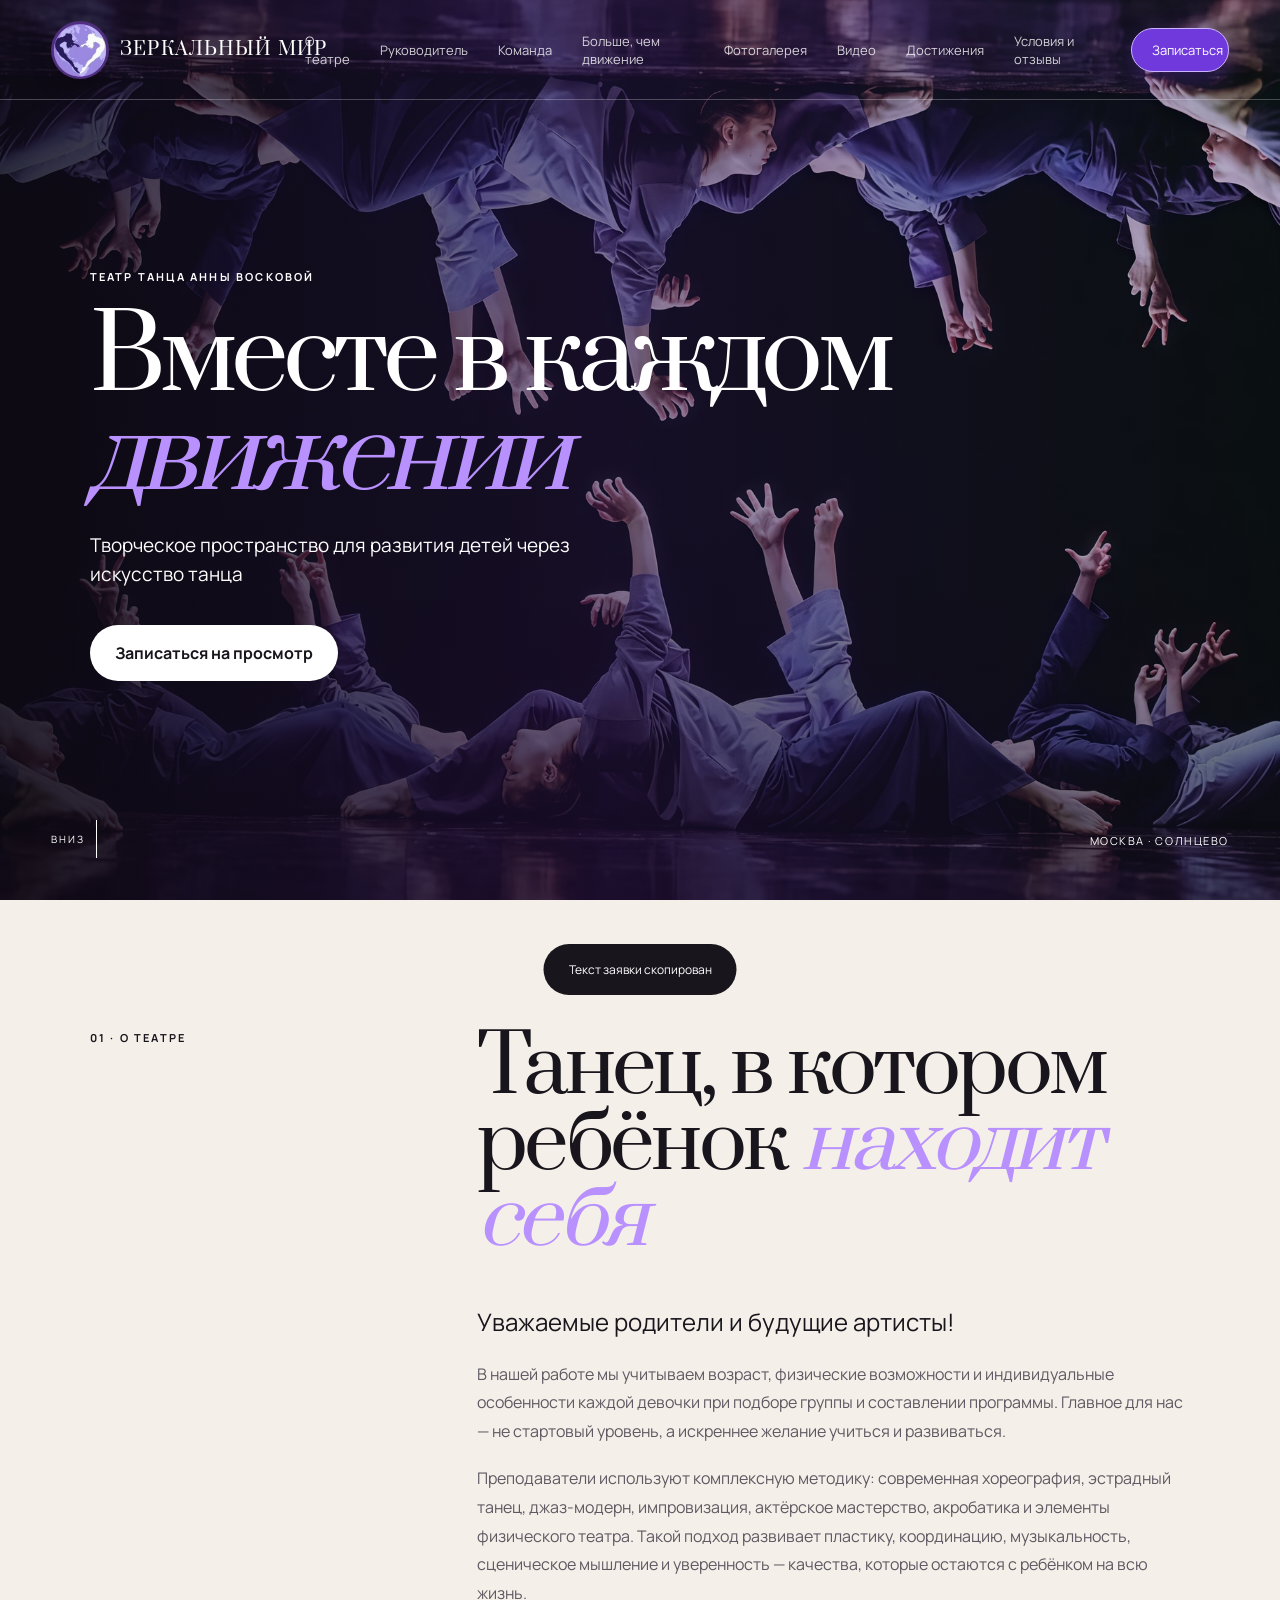
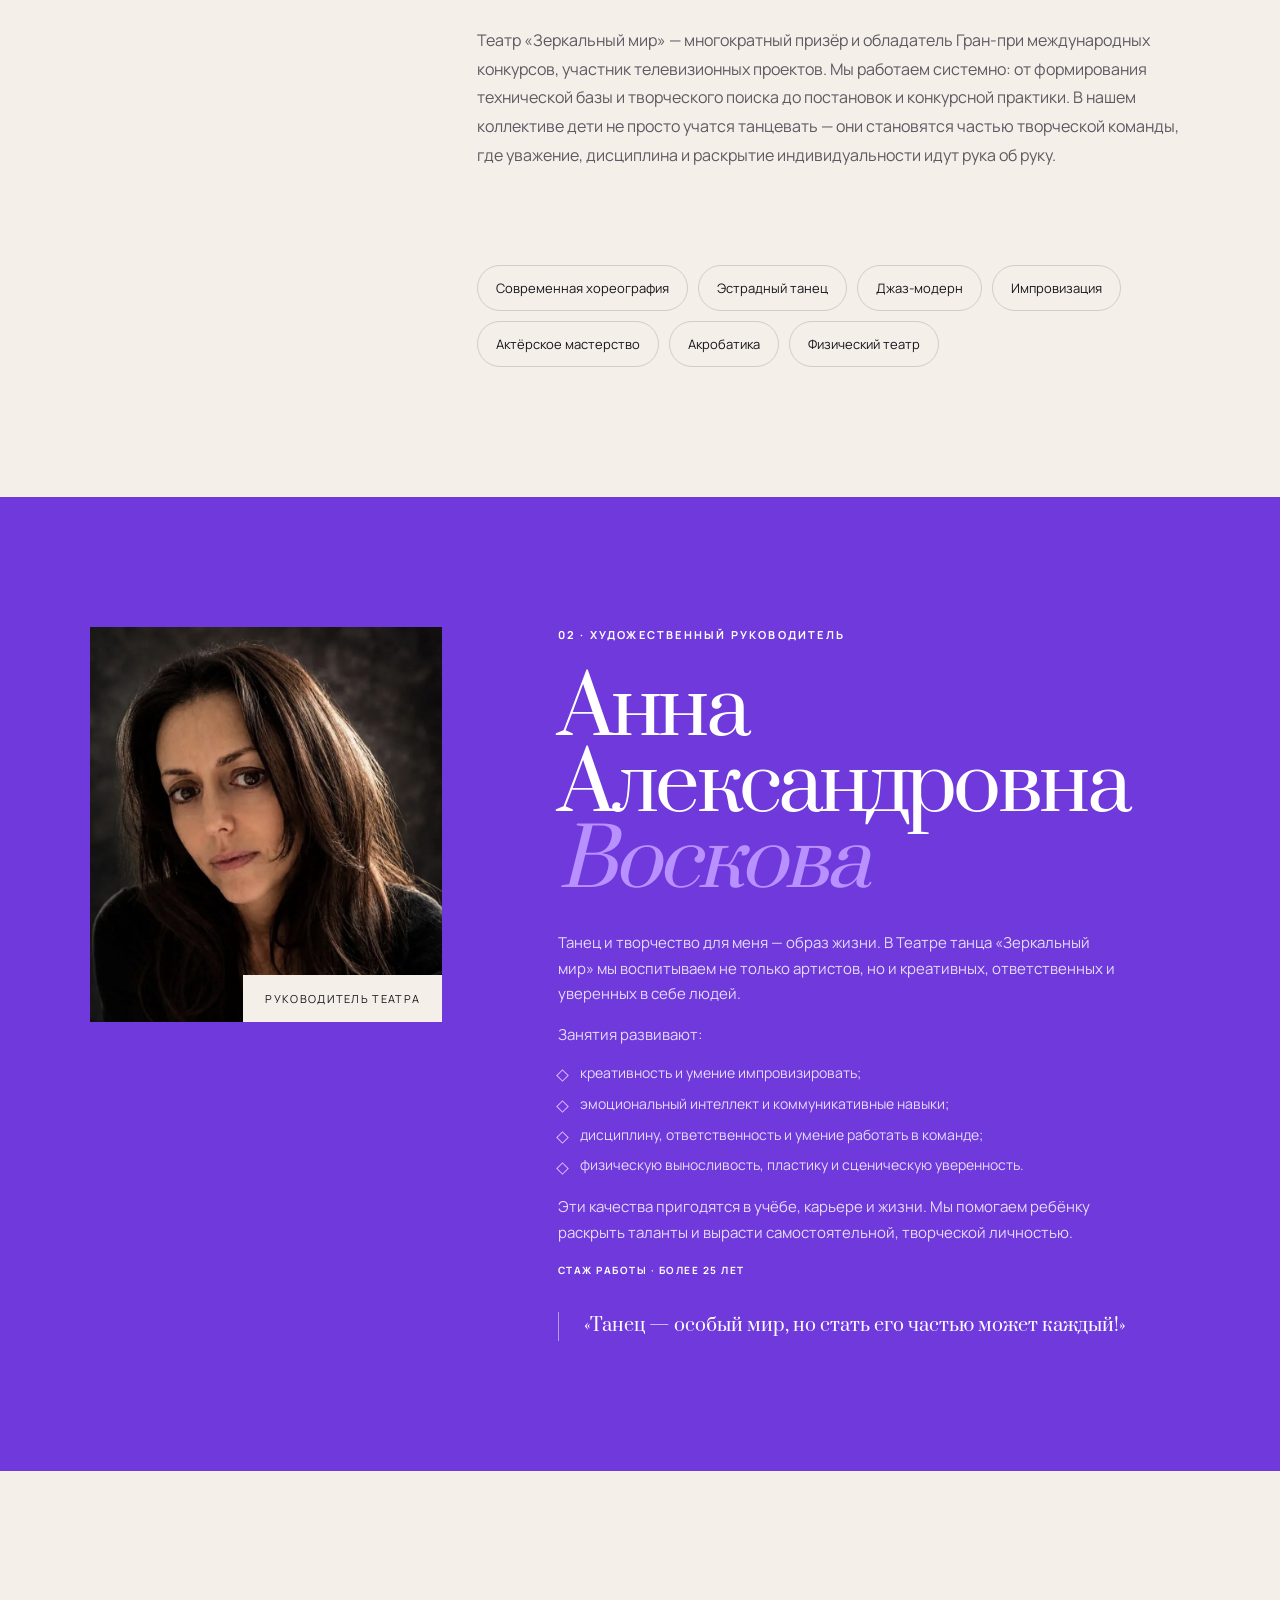
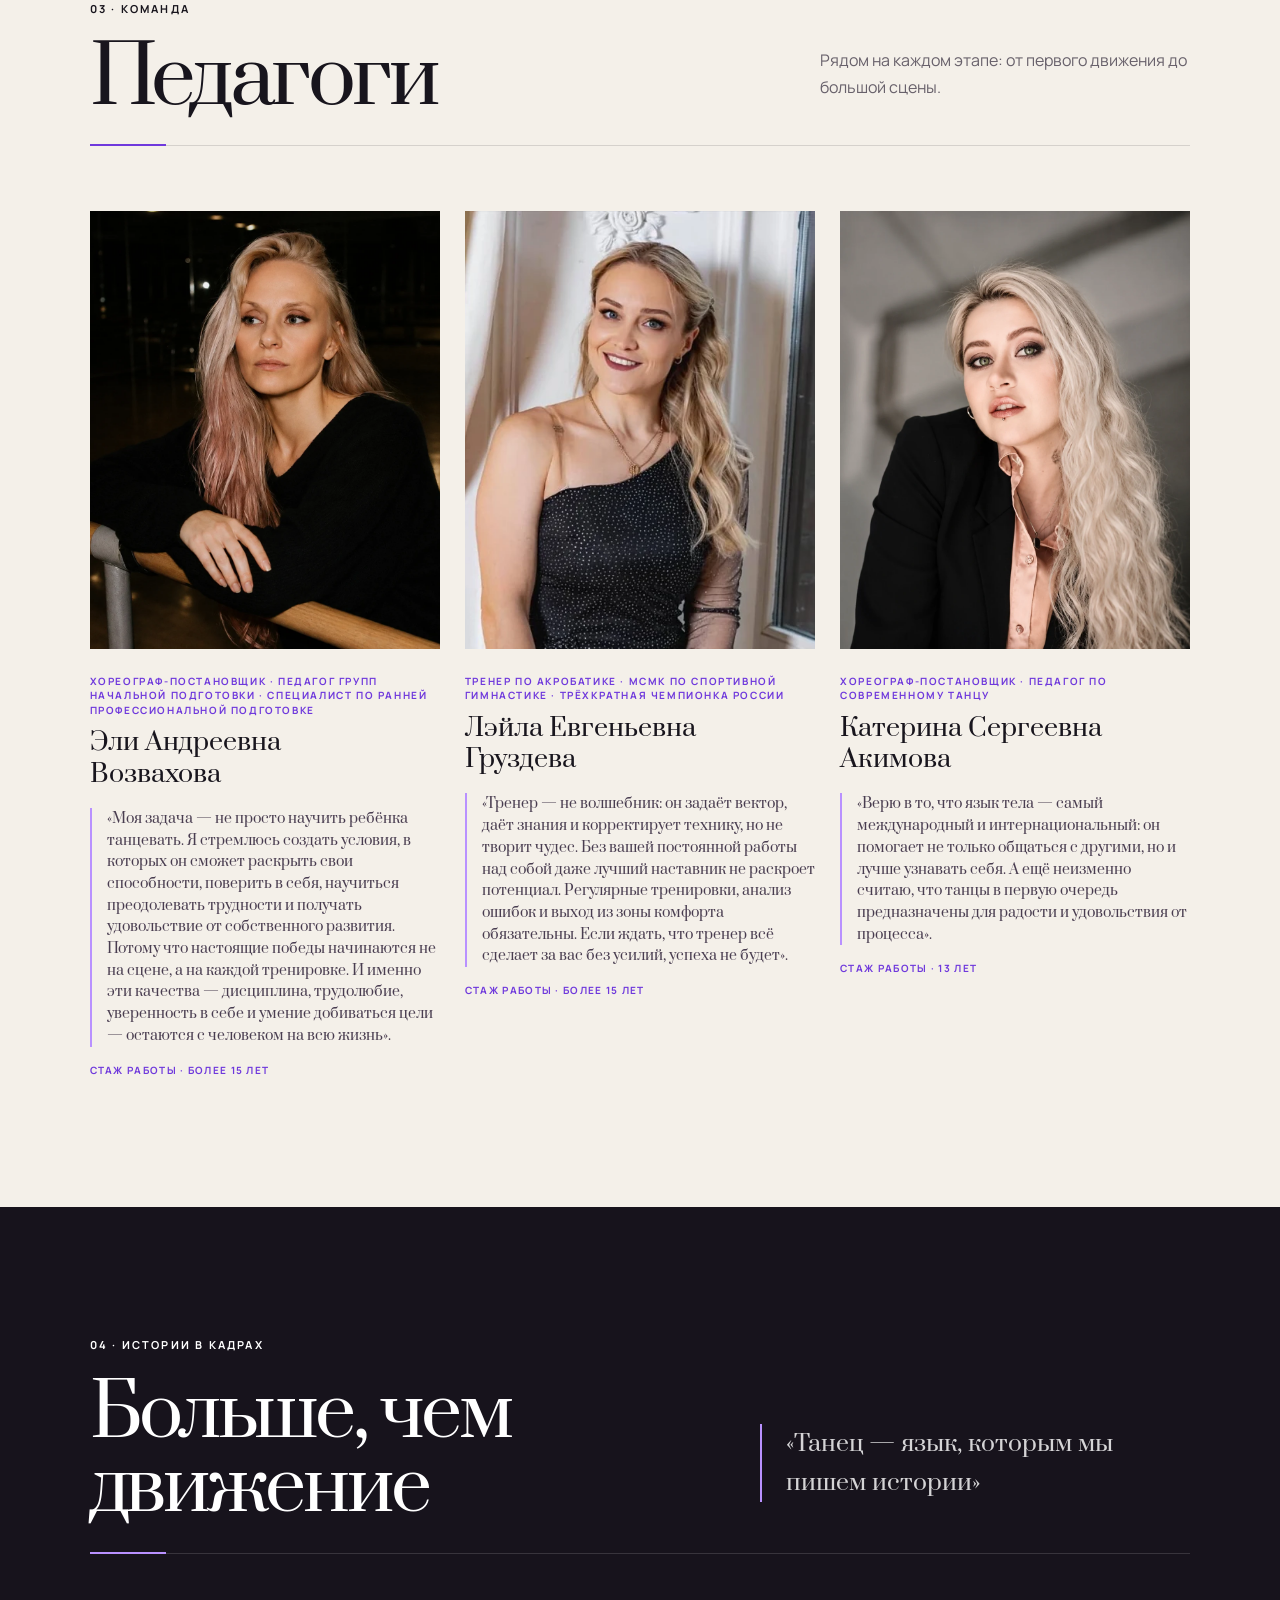
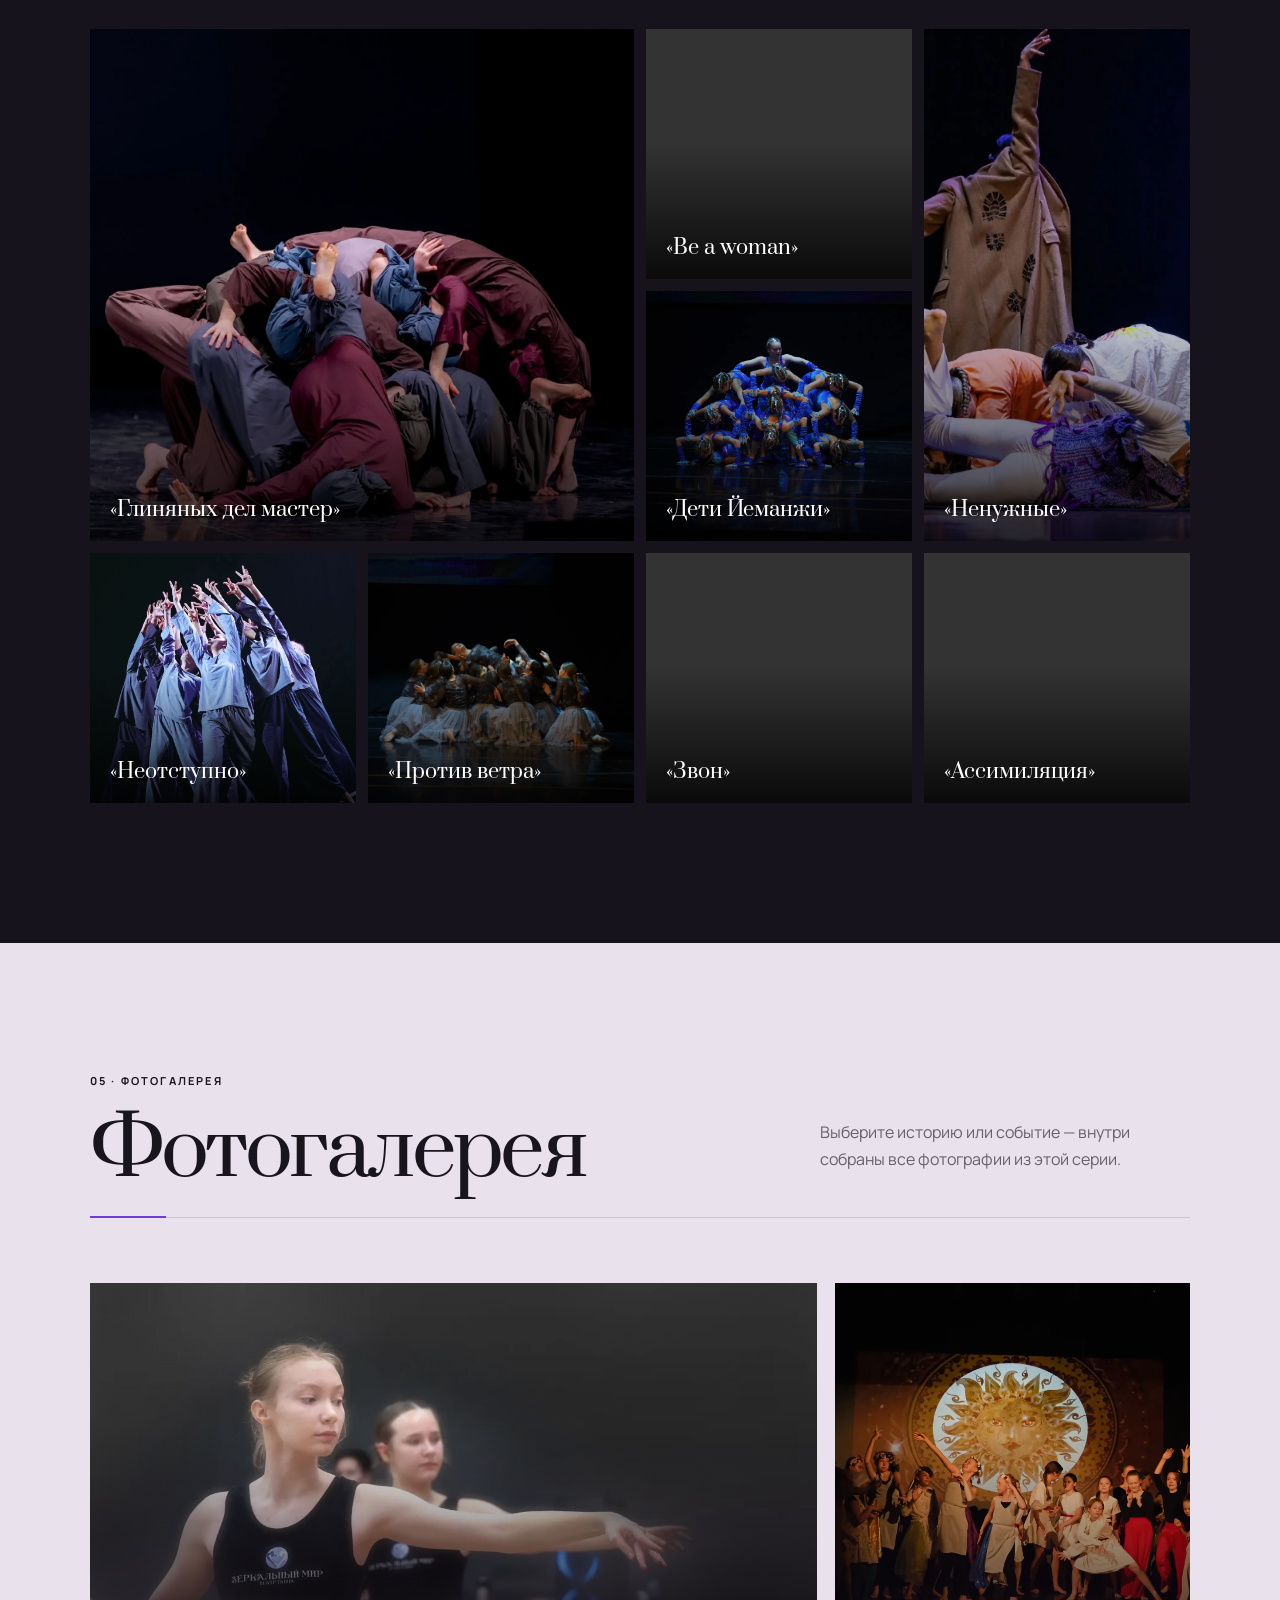
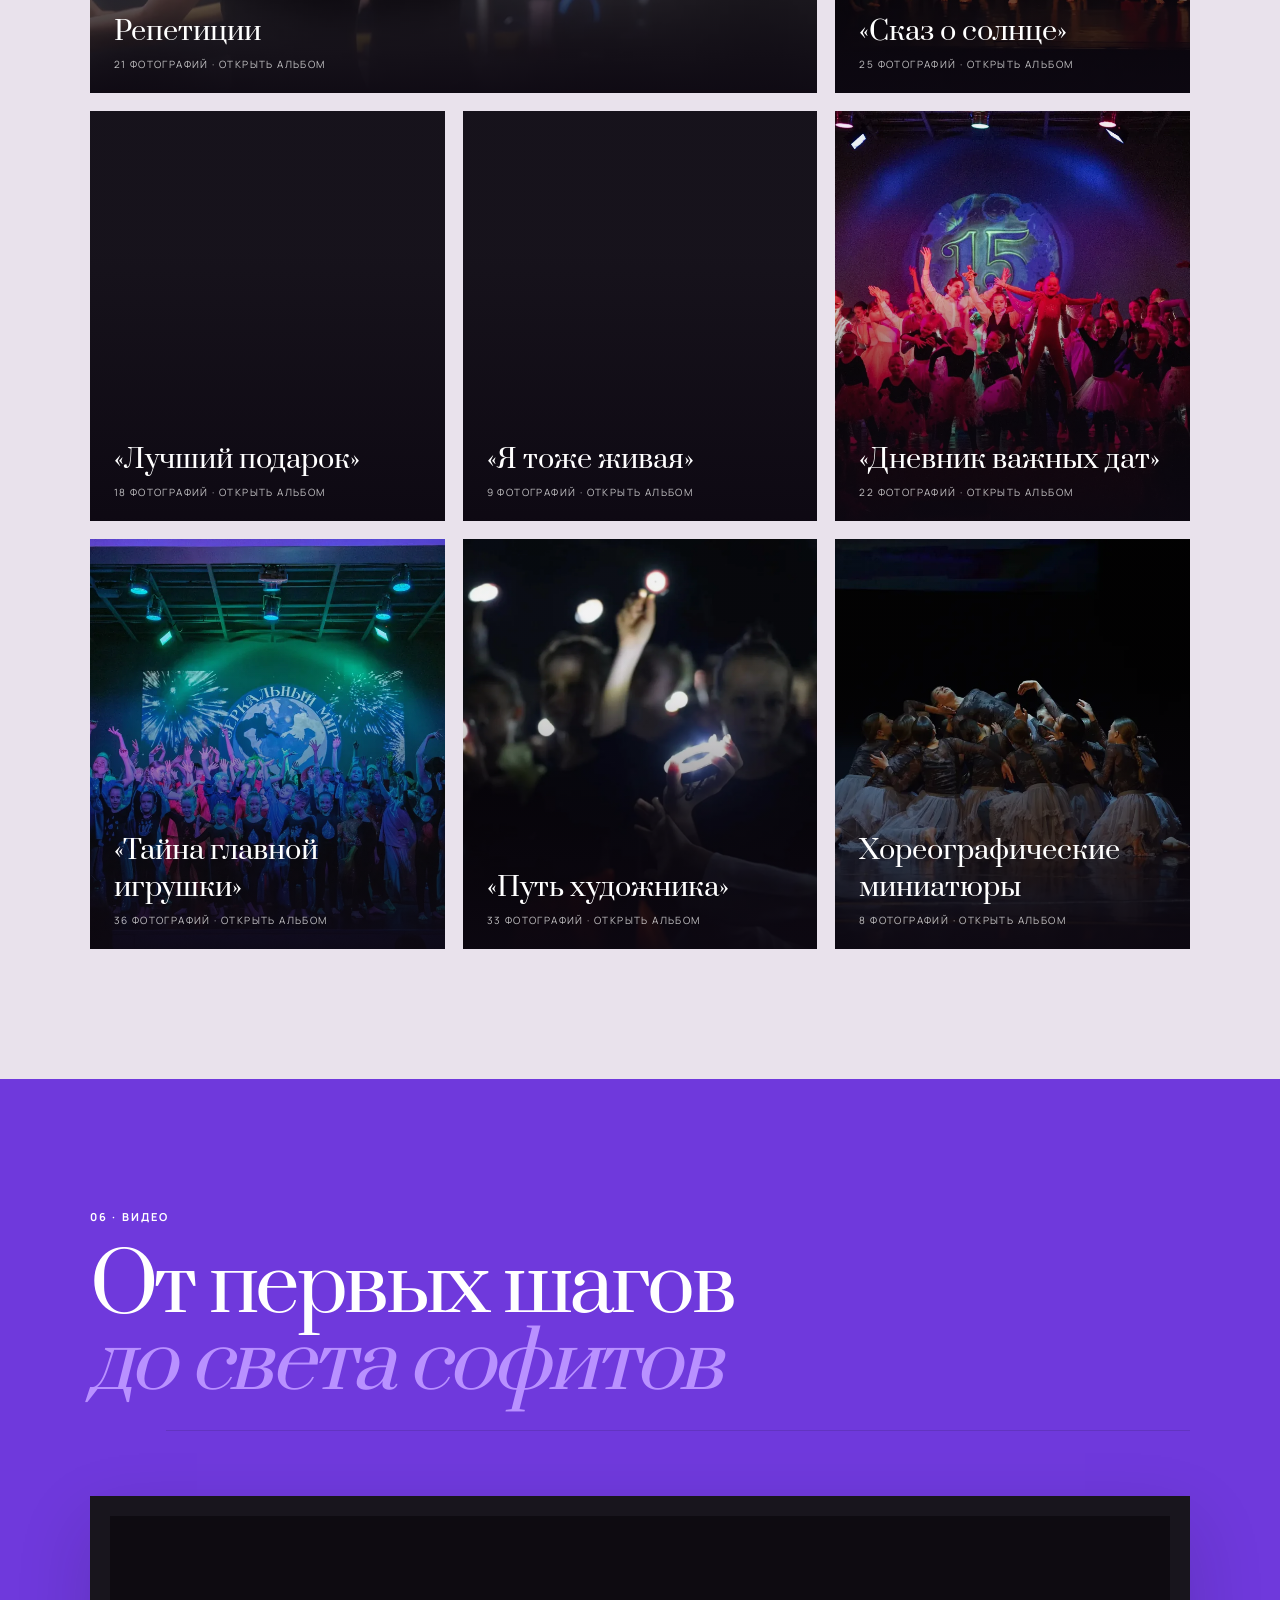
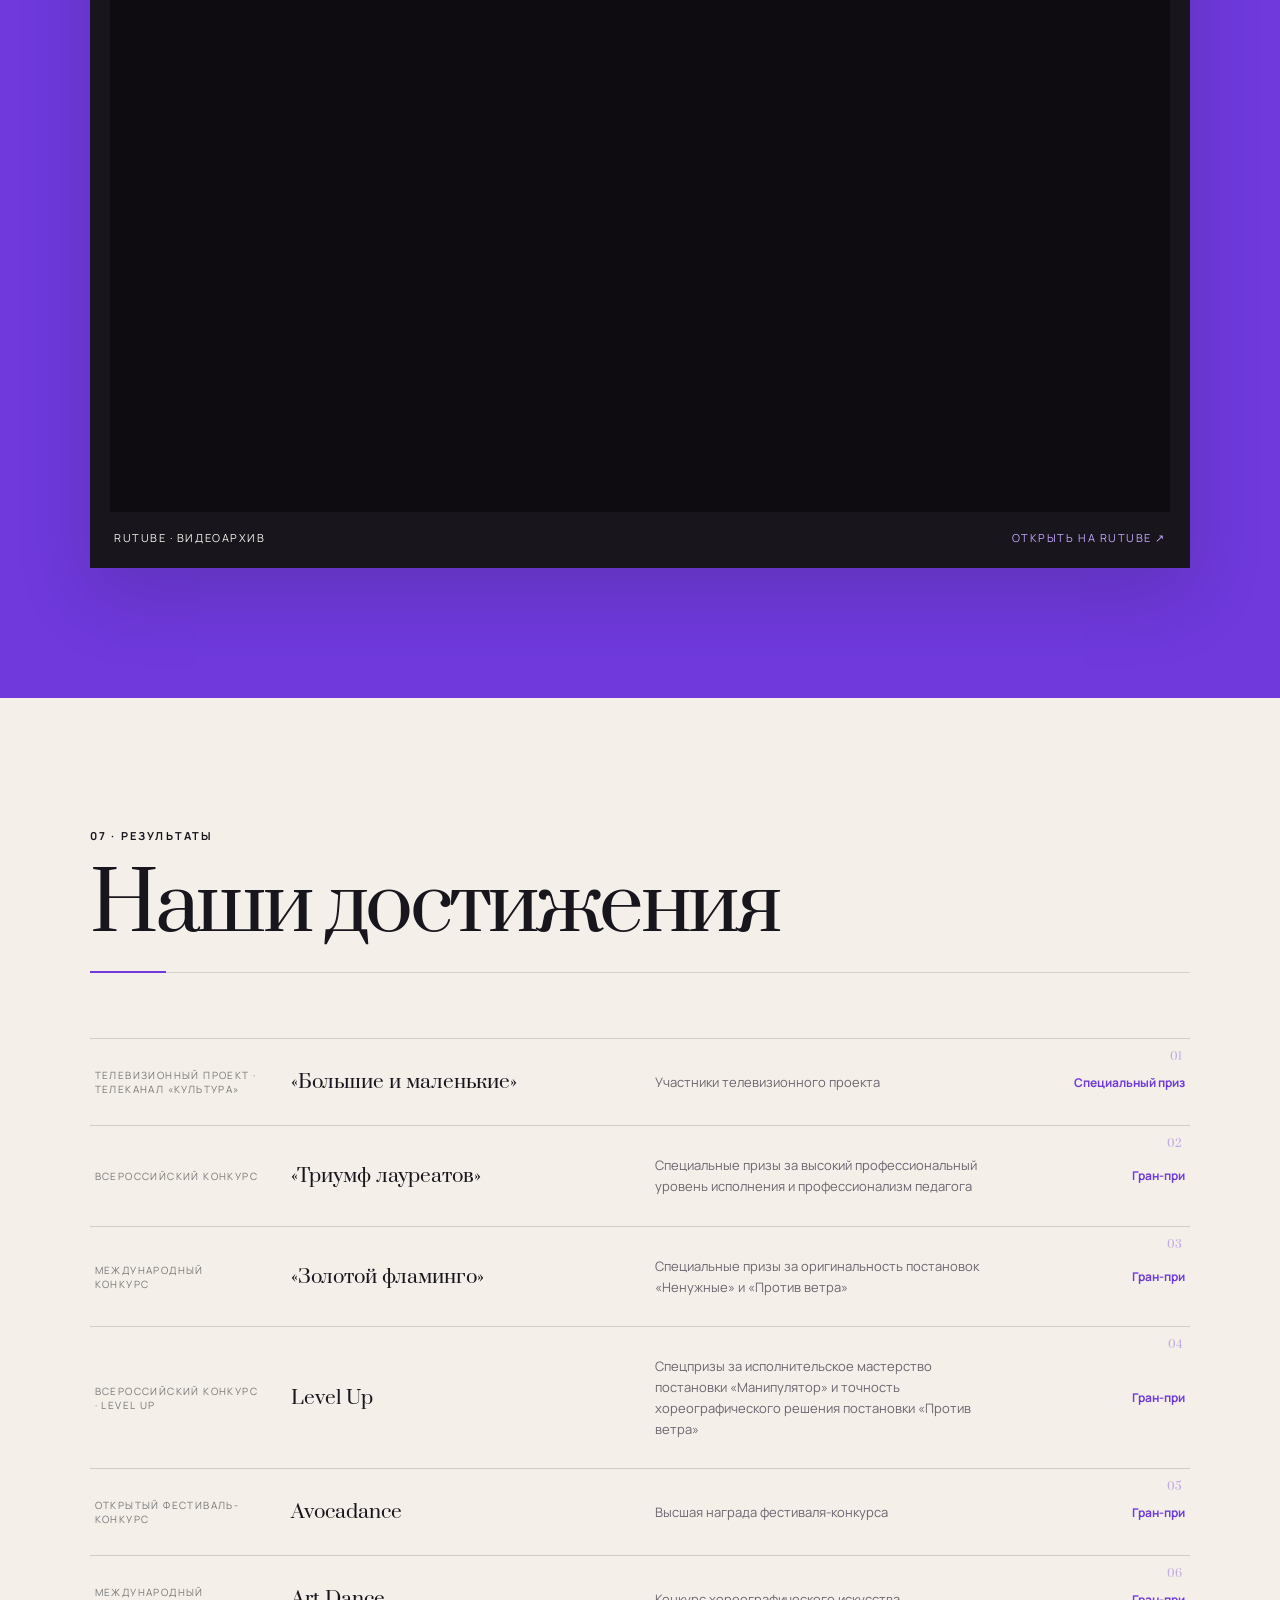
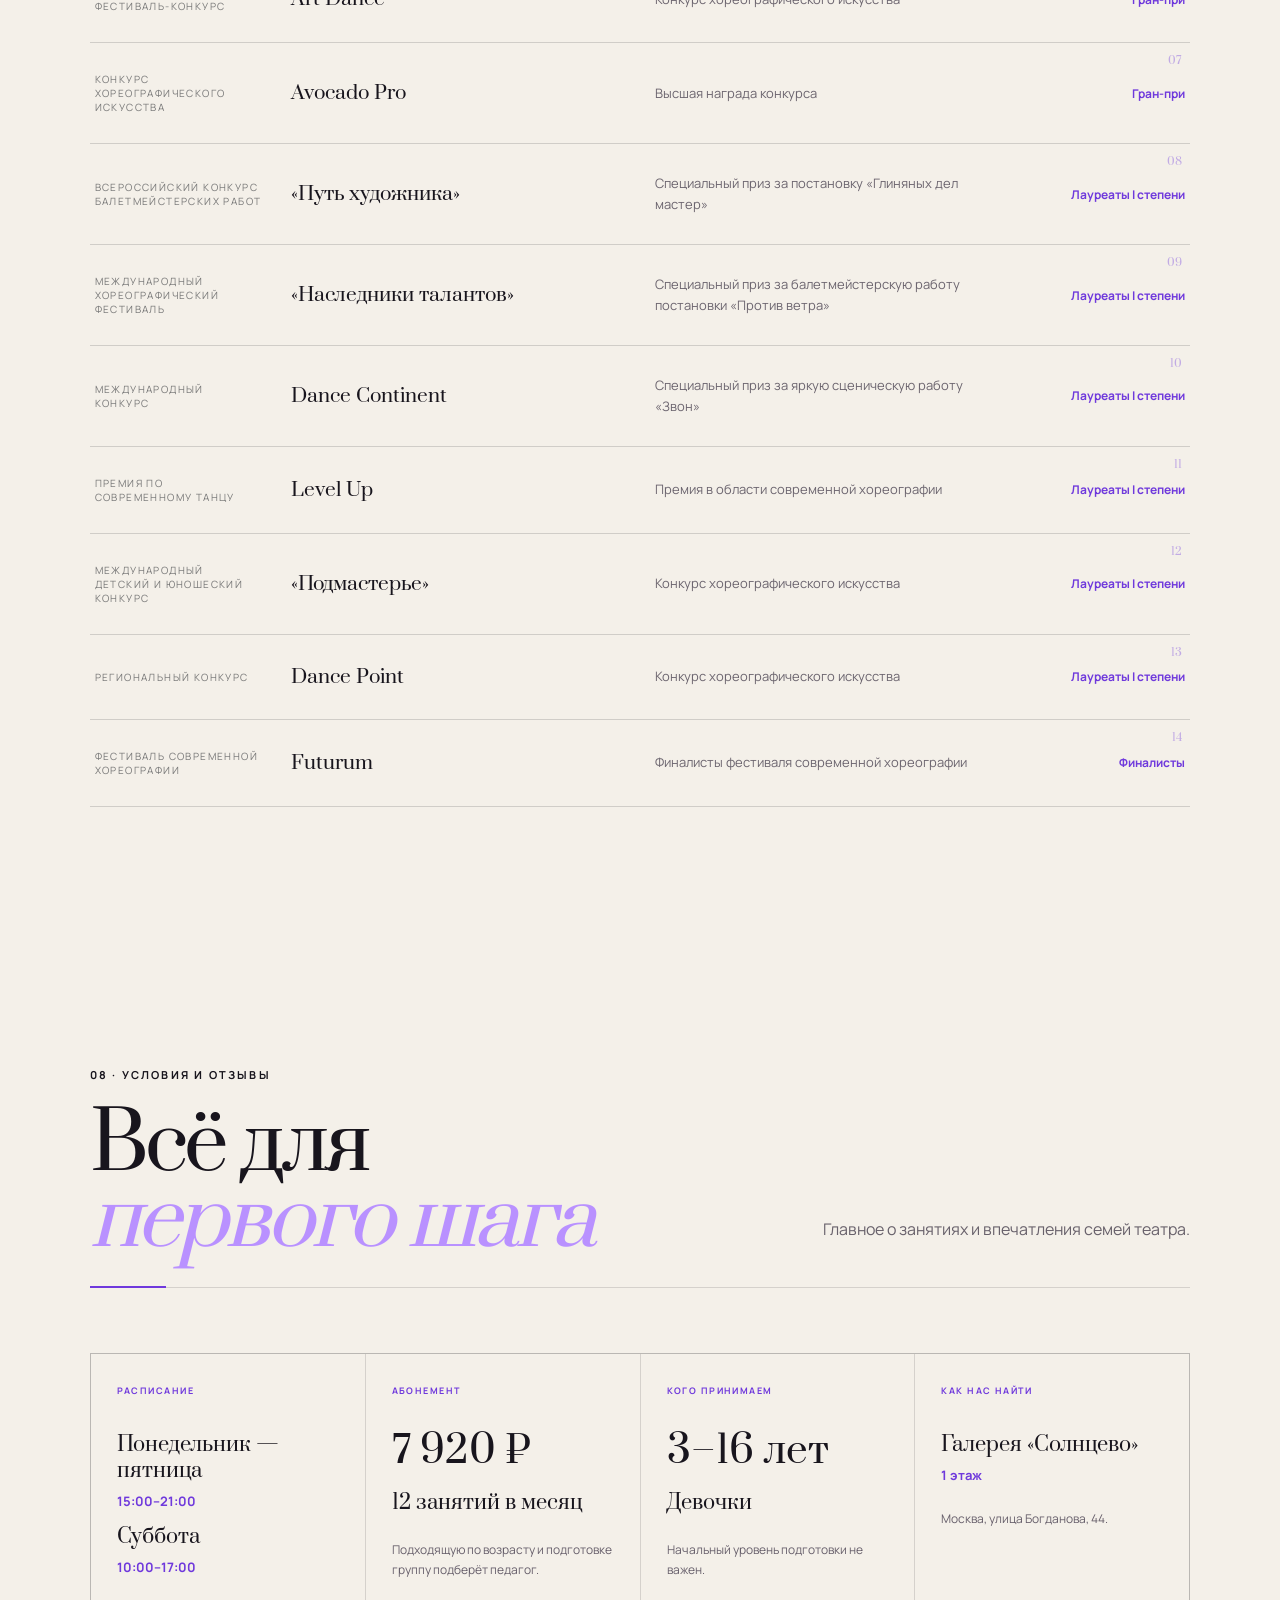
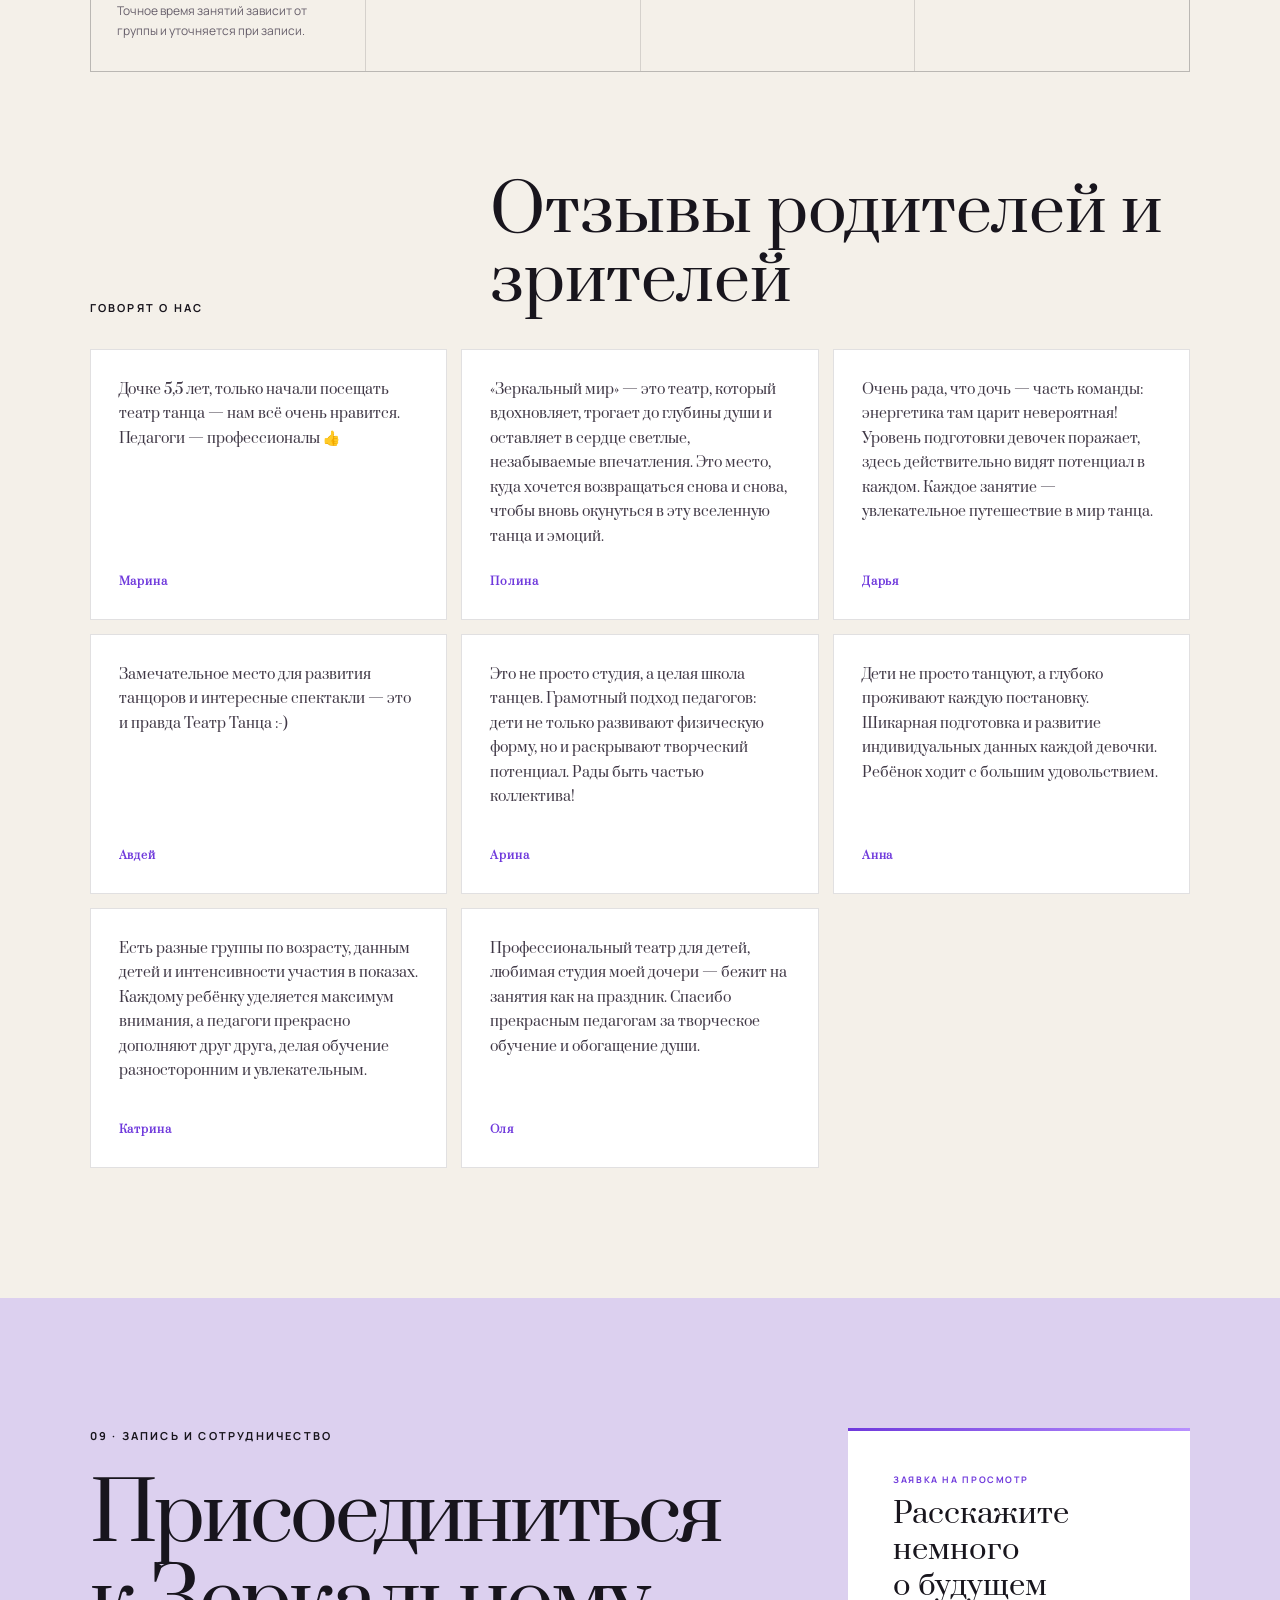
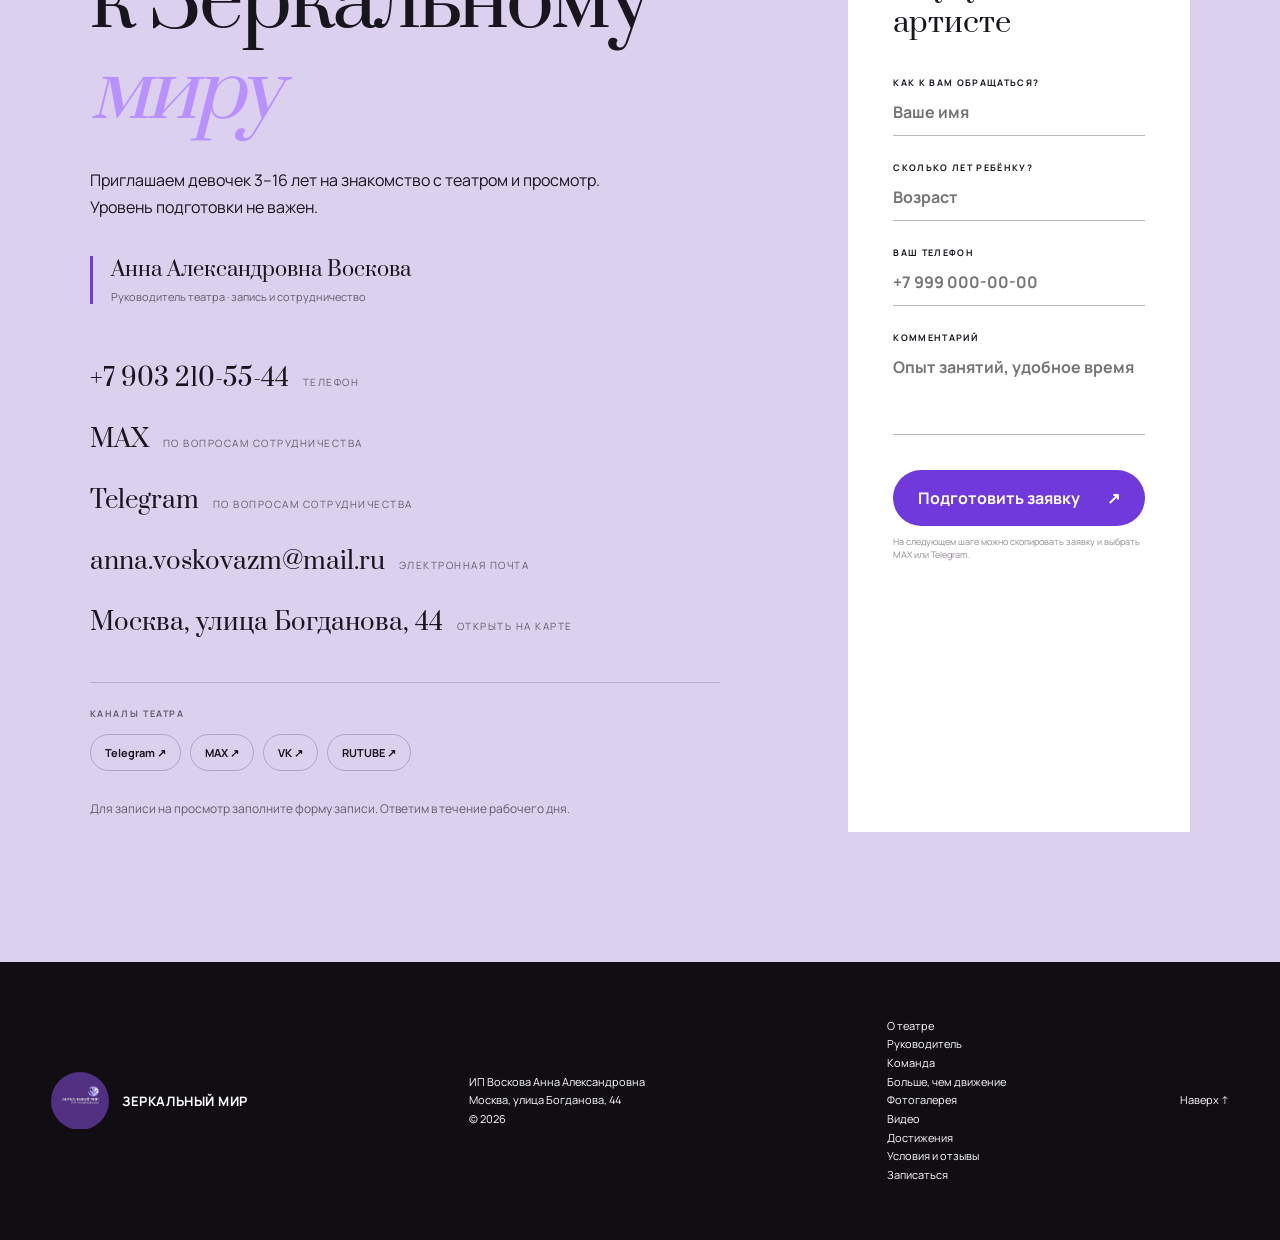
==== commit 545c2a5e: "Обновить плеер и шапку сайта" ====
--- a/index.html
+++ b/index.html
@@ -12,7 +12,7 @@
       name="description"
       content="Театр танца Анны Восковой «Зеркальный мир» — творческое пространство для развития детей через искусство танца."
     />
-    <title>Зеркальный мир — театр танца Анны Восковой</title>
+      <title>Вместе в каждом движении — театр танца Анны Восковой</title>
     <link rel="preconnect" href="https://fonts.googleapis.com" />
     <link rel="preconnect" href="https://fonts.gstatic.com" crossorigin />
     <link rel="icon" href="логотип-mark.webp" type="image/webp" />
@@ -600,7 +600,7 @@
         <a href="#about">О театре</a><a href="#director">Руководитель</a
         ><a href="#team">Команда</a
         ><a href="#projects">Больше, чем движение</a
-        ><a href="#archive">Фотогалерея</a><a href="#awards">Достижения</a
+        ><a href="#archive">Фотогалерея</a><a href="#video">Видео</a><a href="#awards">Достижения</a
         ><a href="#visit">Условия и отзывы</a>
         <a class="nav-cta" href="#contact">Записаться</a>
       </nav>
@@ -611,7 +611,7 @@
         <div class="hero-bg"></div>
         <div class="hero-content reveal">
           <div class="eyebrow">Театр танца Анны Восковой</div>
-          <h1>Зеркальный<br /><em>мир</em></h1>
+          <h1>Вместе в каждом<br /><em>движении</em></h1>
           <p>
             Творческое пространство для развития детей через искусство танца
           </p>
@@ -879,10 +879,28 @@
         <div class="album-grid" aria-live="polite"></div>
       </section>
 
+      <section class="video section" id="video">
+        <div class="section-head reveal">
+          <div>
+            <div class="section-mark">06 · Видео</div>
+            <h2>От первых шагов<br /><em>до света софитов</em></h2>
+          </div>
+        </div>
+        <div class="video-player reveal">
+          <div class="video-frame">
+            <iframe data-autopause-video src="https://rutube.ru/play/embed/71cf1f1bc9c4b53a35e33798b733b7dd" title="Видео театра танца «Зеркальный мир»" loading="lazy" allow="clipboard-write; autoplay" allowfullscreen></iframe>
+          </div>
+          <div class="video-caption">
+            <span>RUTUBE · ВИДЕОАРХИВ</span>
+            <a href="https://rutube.ru/video/71cf1f1bc9c4b53a35e33798b733b7dd/?r=a/" target="_blank" rel="noopener">Открыть на Rutube ↗</a>
+          </div>
+        </div>
+      </section>
+
       <section class="awards section" id="awards">
         <div class="section-head reveal">
           <div>
-            <div class="section-mark">06 · Результаты</div>
+            <div class="section-mark">07 · Результаты</div>
             <h2>Наши достижения</h2>
           </div>
         </div>
@@ -989,7 +1007,7 @@
       <section class="visit section" id="visit">
         <div class="section-head reveal">
           <div>
-            <div class="section-mark">07 · Условия и отзывы</div>
+            <div class="section-mark">08 · Условия и отзывы</div>
             <h2>Всё для<br /><em>первого шага</em></h2>
           </div>
           <p>Главное о занятиях и впечатления семей театра.</p>
@@ -1040,7 +1058,7 @@
 
       <section class="contact section" id="contact">
         <div class="contact-copy reveal">
-          <div class="section-mark">08 · Запись и сотрудничество</div>
+          <div class="section-mark">09 · Запись и сотрудничество</div>
           <h2>Присоединиться<br />к Зеркальному<br /><em>миру</em></h2>
           <p>
             Приглашаем девочек 3–16 лет на знакомство с театром и просмотр.
@@ -1158,7 +1176,7 @@
       <div>
         <a href="#about">О театре</a><a href="#director">Руководитель</a
         ><a href="#team">Команда</a><a href="#projects">Больше, чем движение</a
-        ><a href="#archive">Фотогалерея</a><a href="#awards">Достижения</a
+        ><a href="#archive">Фотогалерея</a><a href="#video">Видео</a><a href="#awards">Достижения</a
         ><a href="#visit">Условия и отзывы</a><a href="#contact">Записаться</a>
       </div>
       <a class="to-top" href="#top">Наверх ↑</a>
--- a/styles.css
+++ b/styles.css
@@ -2505,10 +2505,21 @@
   .application-actions {
     grid-template-columns: 1fr;
   }
-  .application-actions .application-copy {
+.application-actions .application-copy {
     grid-column: auto;
   }
 }
+
+/* Фиолетовый фон только у раздела плеера. */
+.video { background: var(--violet); color: #fff; }
+
+/* Финальные настройки шапки и фон страницы. */
+.header .brand { align-items: center; }
+.header .brand span { display: inline-flex; align-items: center; line-height: 1; text-align: center; }
+.video { background: var(--violet); color: #fff; }
+.hero h1 { font-size: clamp(58px, 8vw, 118px); }
+iframe[data-autopause-video], video { display: block; max-width: 100%; }
+iframe[data-autopause-video].video-paused-offscreen { opacity: .88; transition: opacity .35s ease; }
 
 /* Финальная фиксация вертикального центра фирменного блока шапки. */
 .header .brand,
@@ -3652,6 +3663,87 @@
   color: #fff;
   box-shadow: 0 8px 24px rgba(111, 57, 220, 0.32);
 }
+
+/* Видеоархив в стилистике сайта */
+.video { background: var(--violet); color: #fff; }
+.video-player {
+  max-width: 1120px;
+  margin: 48px auto 0;
+  padding: clamp(10px, 1.6vw, 22px);
+  background: #18151d;
+  box-shadow: 0 28px 70px rgba(24, 21, 29, .16);
+}
+.video-frame {
+  position: relative;
+  aspect-ratio: 16 / 9;
+  overflow: hidden;
+  background: #0e0b11;
+}
+.video-frame iframe { display: block; width: 100%; height: 100%; border: 0; }
+.video-caption {
+  display: flex;
+  justify-content: space-between;
+  align-items: center;
+  gap: 20px;
+  padding: 18px 4px 2px;
+  color: #f4f0e9;
+  font-size: 11px;
+  letter-spacing: .14em;
+  text-transform: uppercase;
+}
+.video-caption a { color: #c5a8ff; text-decoration: none; transition: color .25s ease; }
+.video-caption a:hover { color: #fff; }
+@media (max-width: 580px) {
+  .video-caption { align-items: flex-start; flex-direction: column; gap: 10px; }
+}
+
+/* Включается скриптом, когда пункты шапки не помещаются из-за масштаба или ширины окна. */
+.header.nav-fit-mobile .menu-btn {
+  display: grid;
+  place-content: center;
+  gap: 7px;
+  flex: 0 0 46px;
+  width: 46px;
+  height: 46px;
+  padding: 0;
+  border: 0;
+  border-radius: 50%;
+  background: rgba(17, 13, 20, 0.35);
+  color: #fff;
+}
+.header.nav-fit-mobile .menu-btn span {
+  display: block;
+  width: 24px;
+  height: 1px;
+  margin: 0;
+  background: #fff;
+  transition: transform .3s, opacity .25s;
+}
+.header.nav-fit-mobile .menu-btn.open span:first-child { transform: translateY(4px) rotate(45deg); }
+.header.nav-fit-mobile .menu-btn.open span:last-child { transform: translateY(-4px) rotate(-45deg); }
+.header.nav-fit-mobile .nav {
+  position: fixed;
+  z-index: 1;
+  inset: 0;
+  width: 100vw;
+  height: 100dvh;
+  max-width: none;
+  max-height: none;
+  padding: 92px 26px 30px;
+  display: flex;
+  flex-direction: column;
+  align-items: flex-start;
+  justify-content: flex-start;
+  gap: 20px;
+  overflow-y: auto;
+  background: #1b1323;
+  font-family: Prata, serif;
+  font-size: 30px;
+  transform: translateX(100%);
+  transition: transform .35s;
+}
+.header.nav-fit-mobile .nav.open { transform: none; visibility: visible; }
+.header.nav-fit-mobile .nav-cta { margin-top: 8px; }
 @media (max-width: 1000px) {
   .visit-facts,
   .reviews-grid {
@@ -3835,3 +3927,36 @@
     grid-column: auto;
   }
 }
+
+/* Центрирование подписи в уменьшенной шапке относительно маленького логотипа */
+.header.scrolled .brand {
+  align-items: center;
+  height: 44px;
+}
+
+.header.scrolled .brand span {
+  align-self: center;
+  align-items: center;
+  justify-content: center;
+  height: 44px;
+  min-height: 0;
+  margin: 0;
+  transform: none;
+  text-align: center;
+}
+
+.header.scrolled .brand span b {
+  display: block;
+  line-height: 1;
+  margin: 0;
+}
+
+@media (max-width: 760px) {
+  .header.scrolled .brand {
+    height: 40px;
+  }
+
+  .header.scrolled .brand span {
+    height: 40px;
+  }
+}
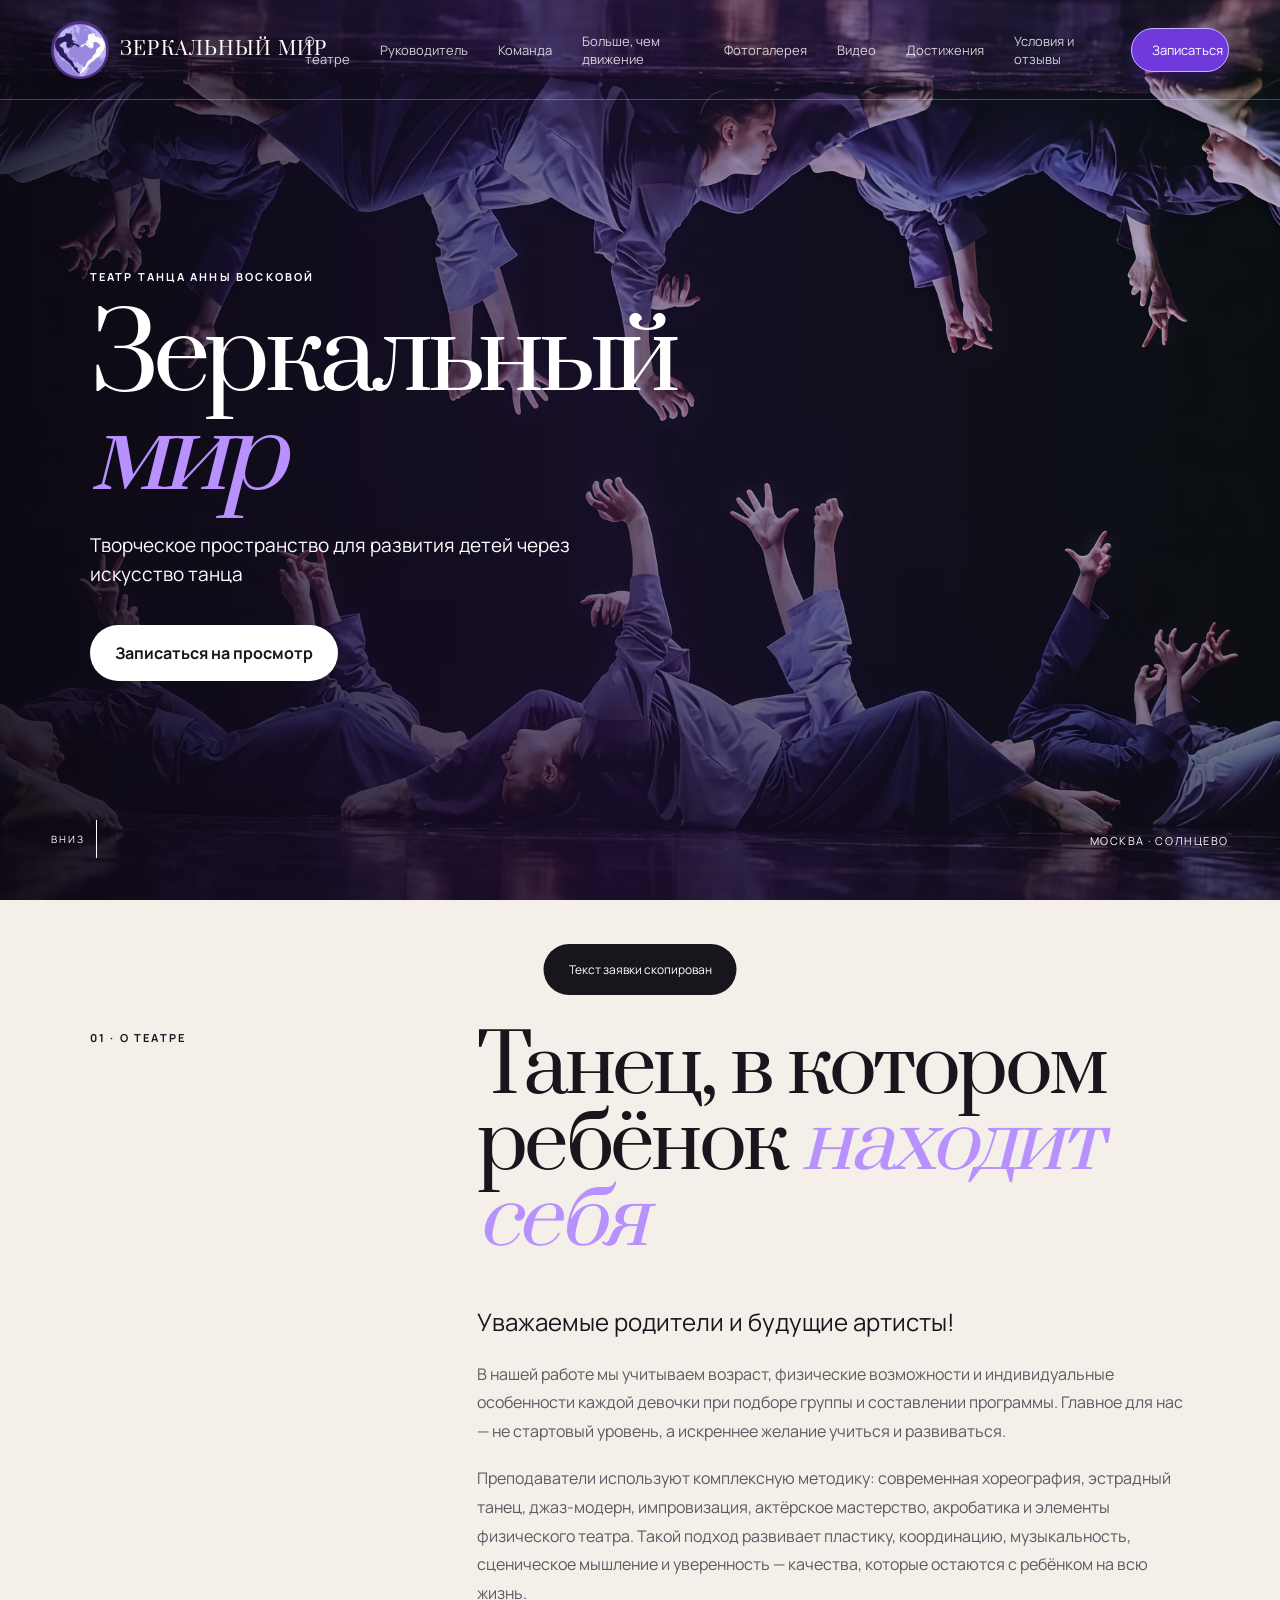
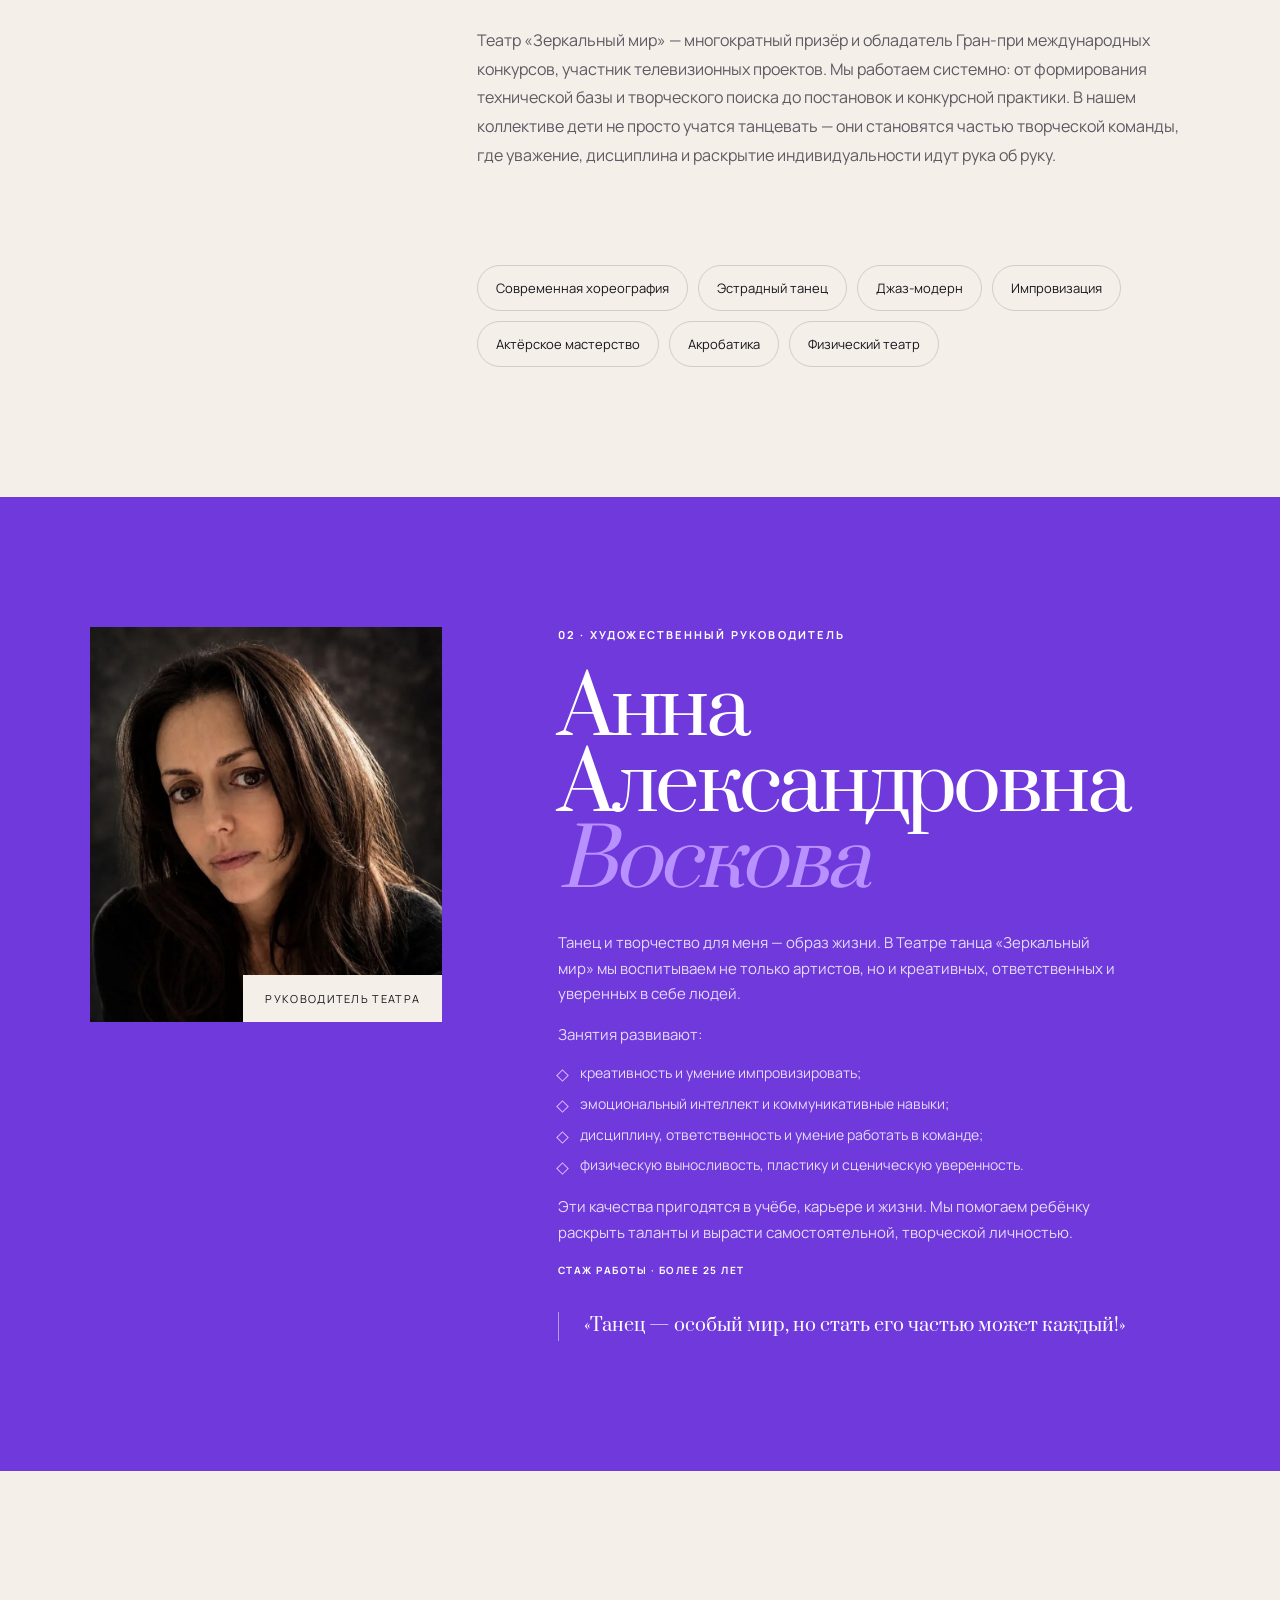
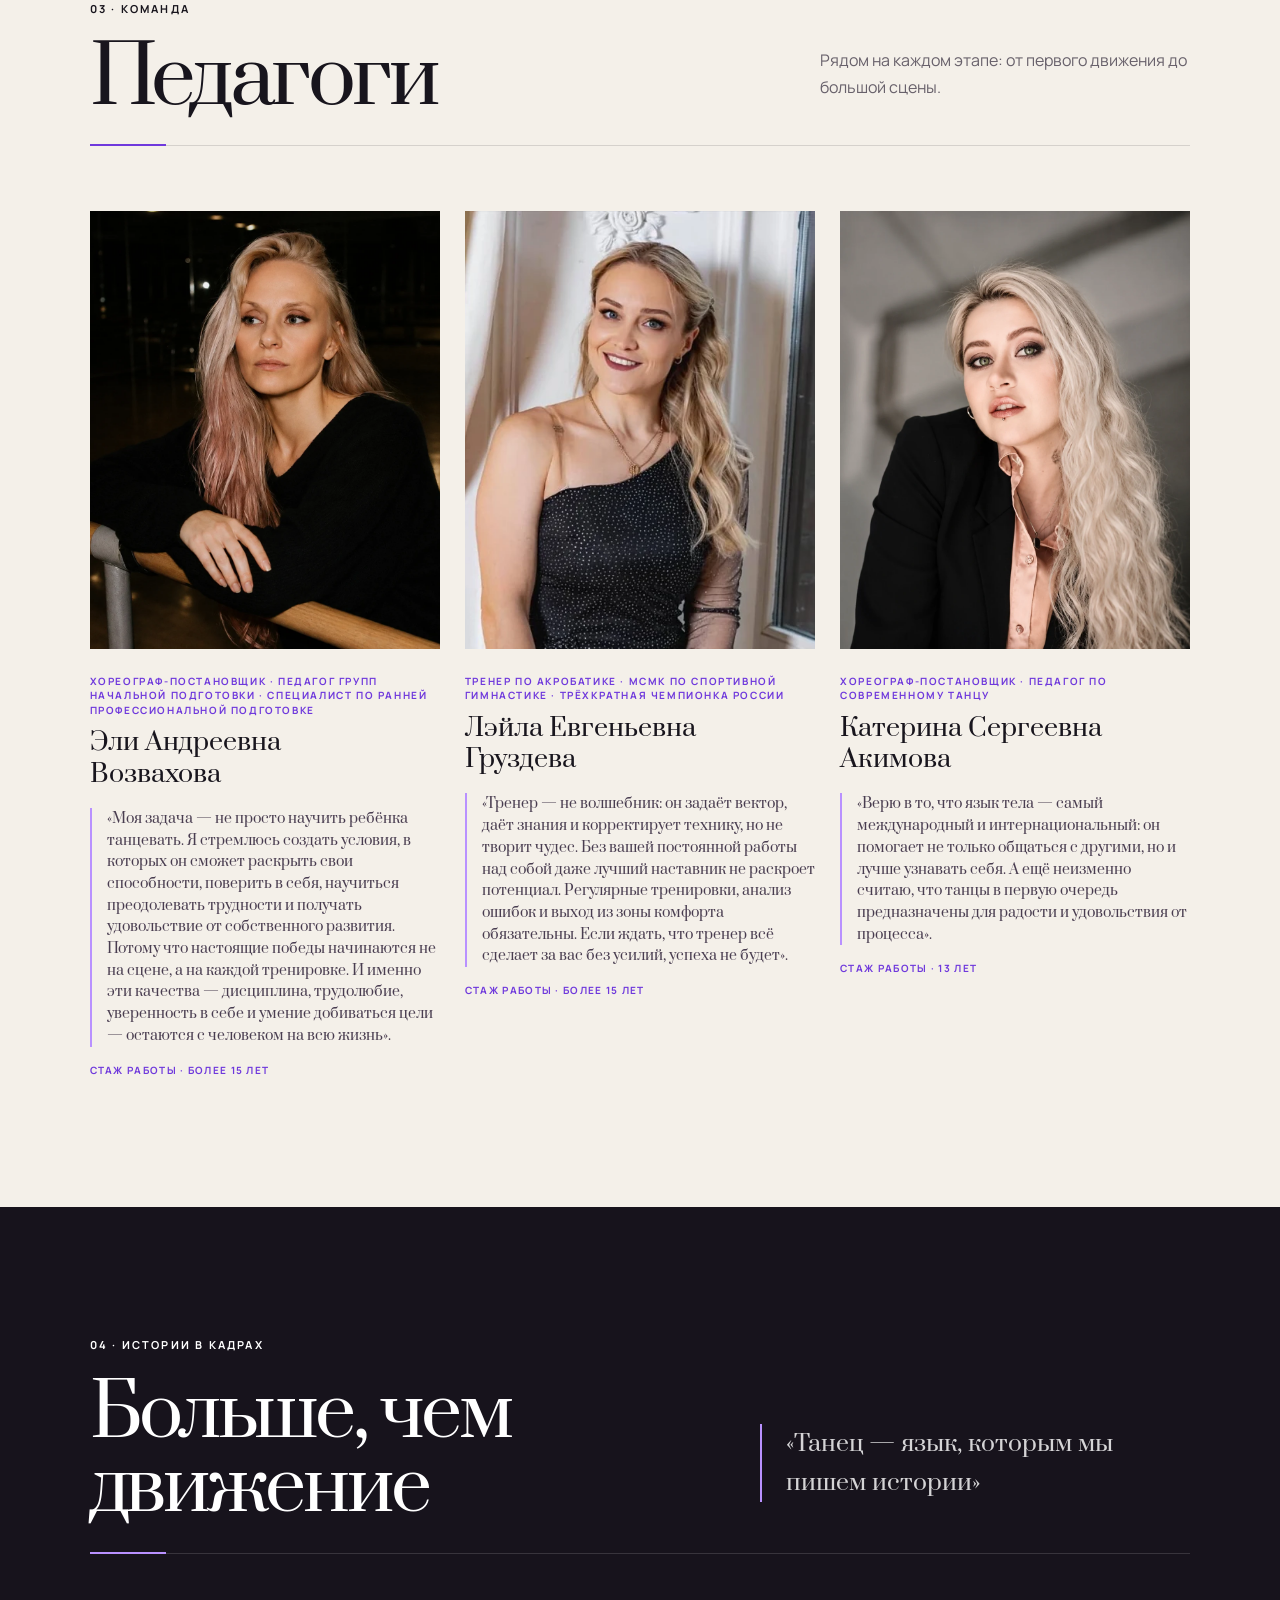
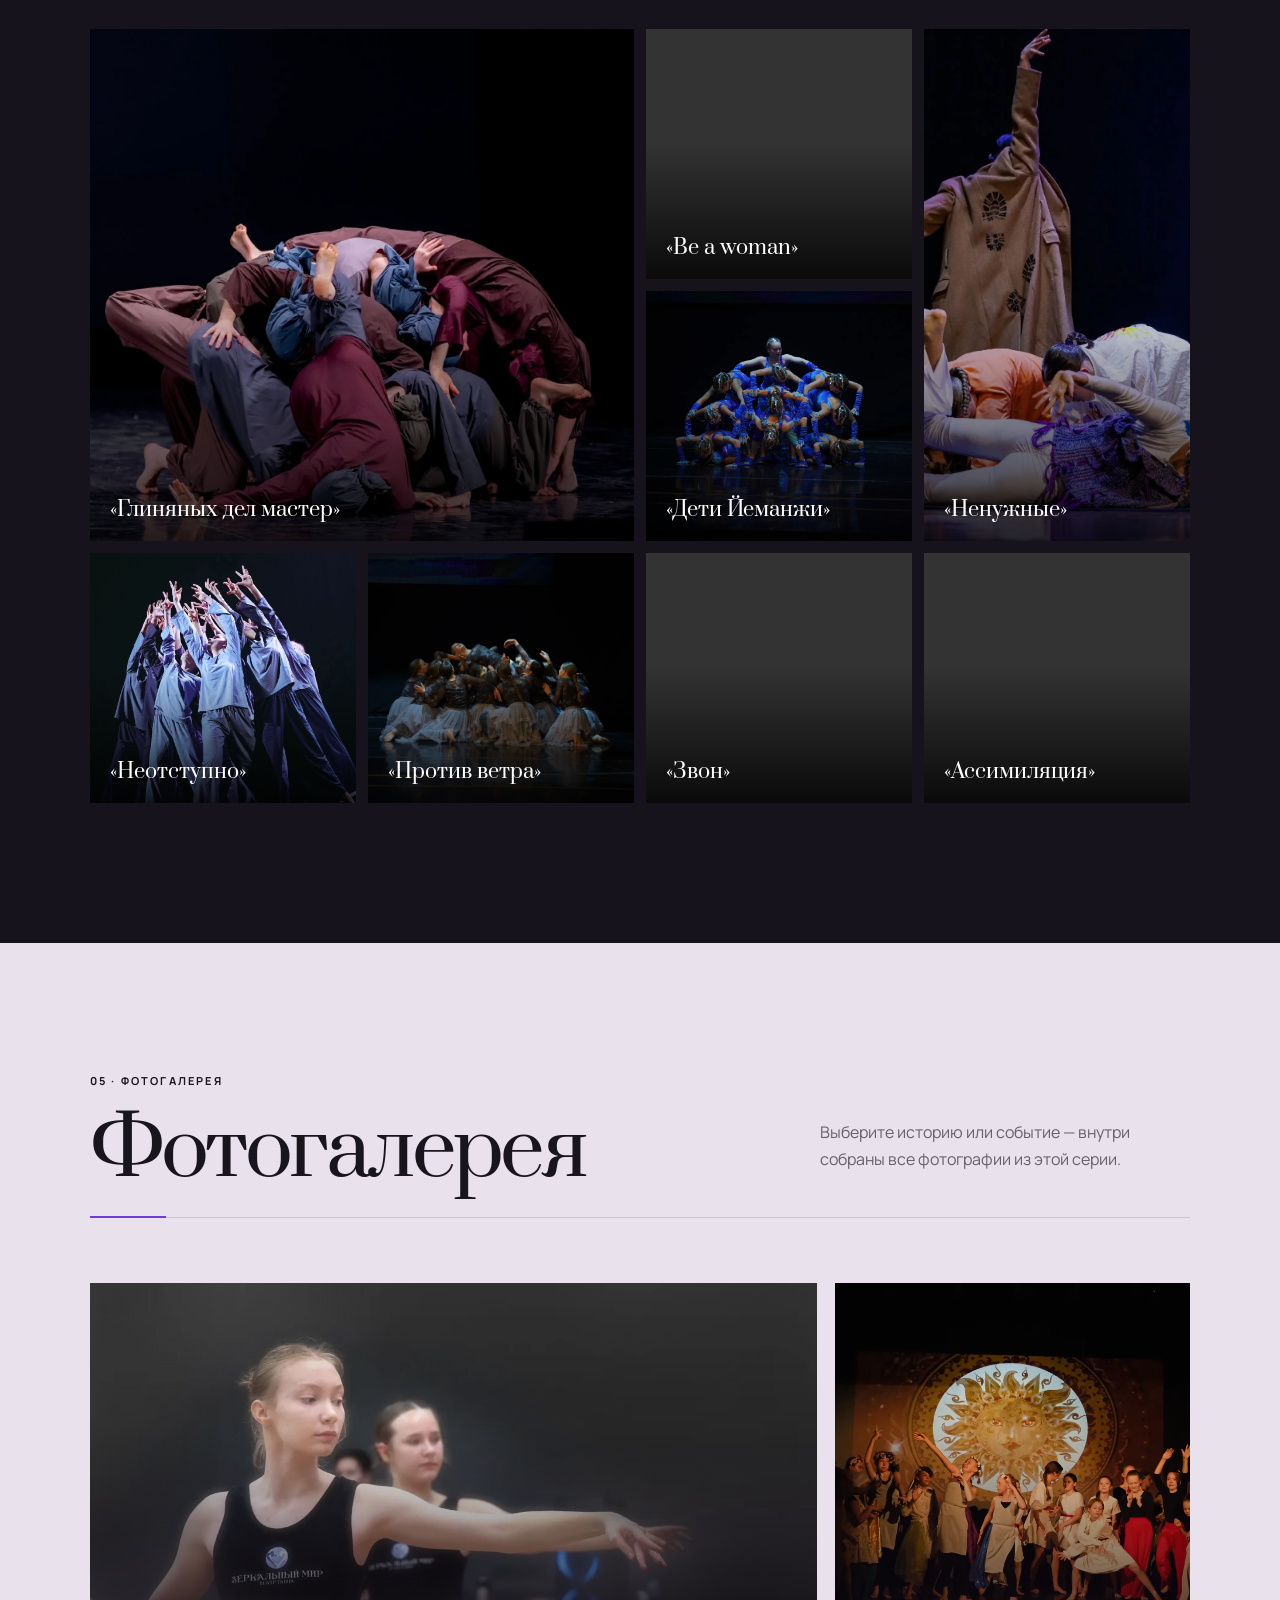
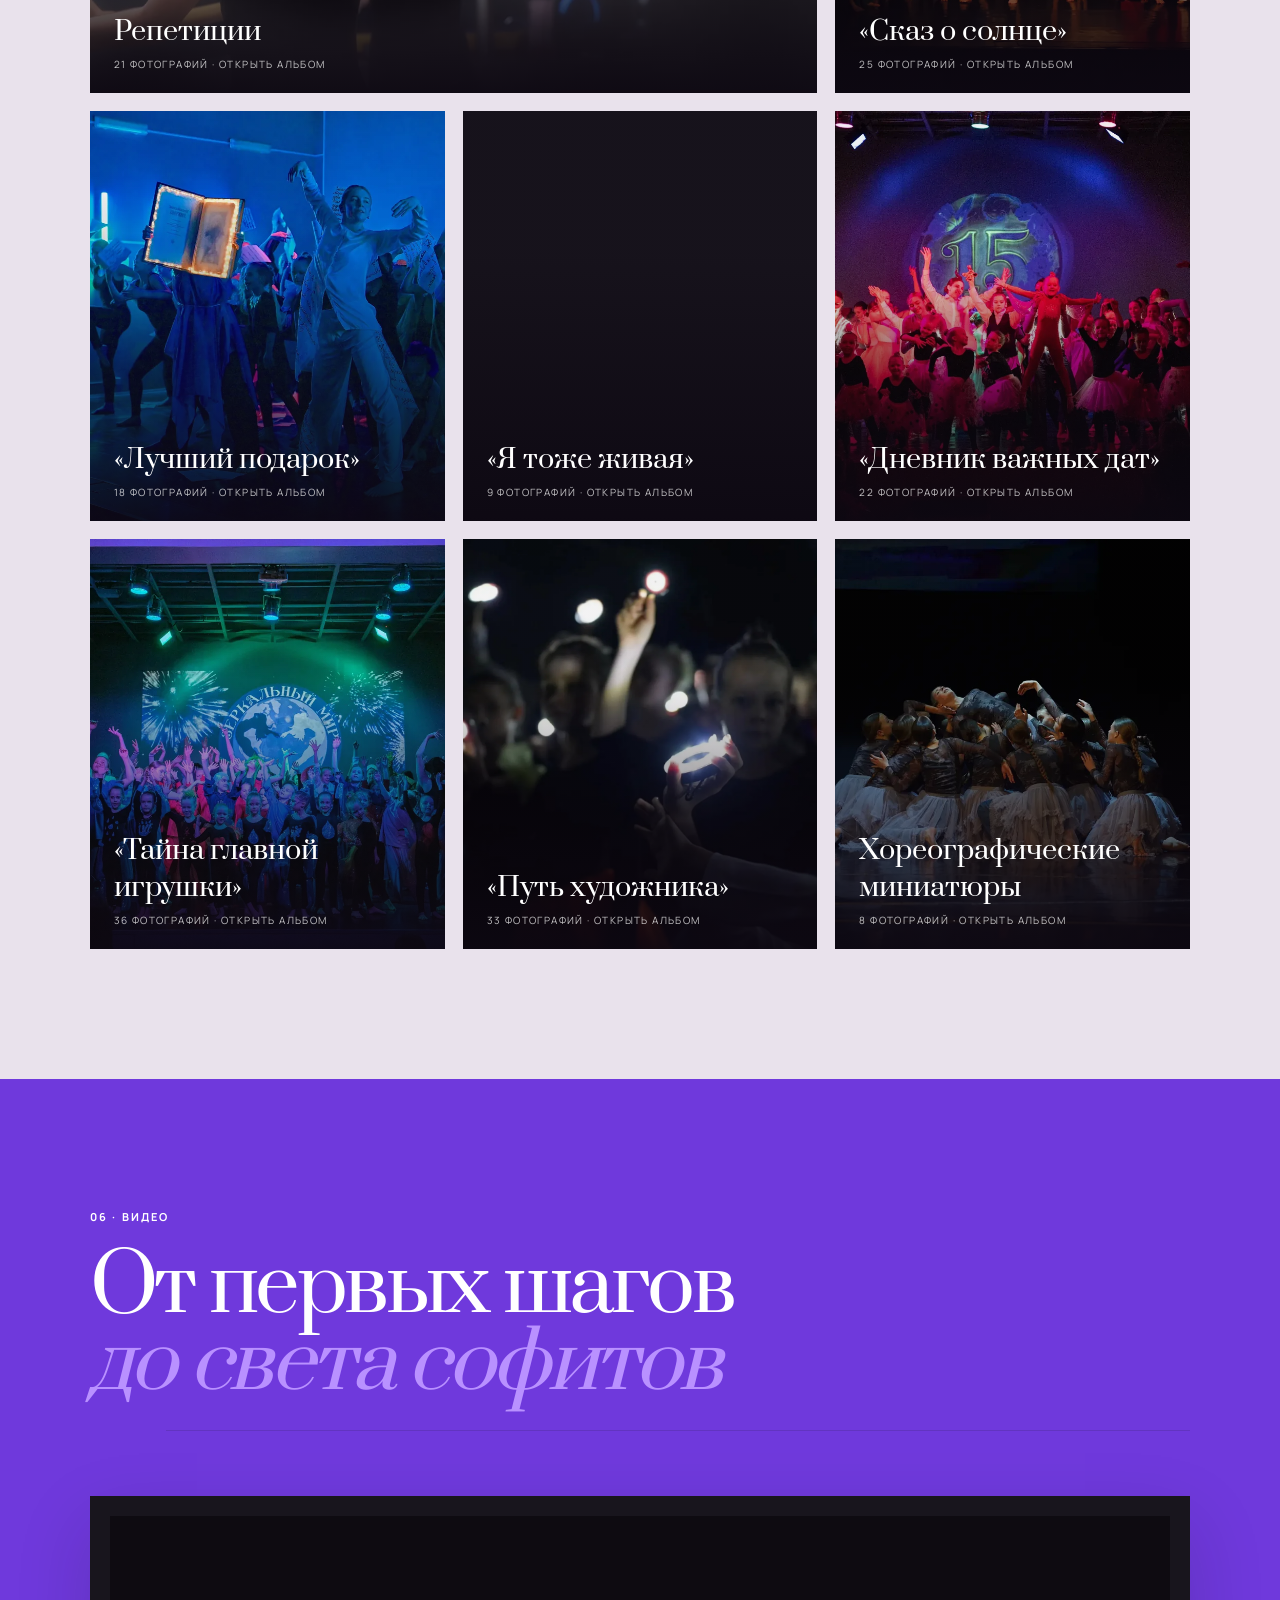
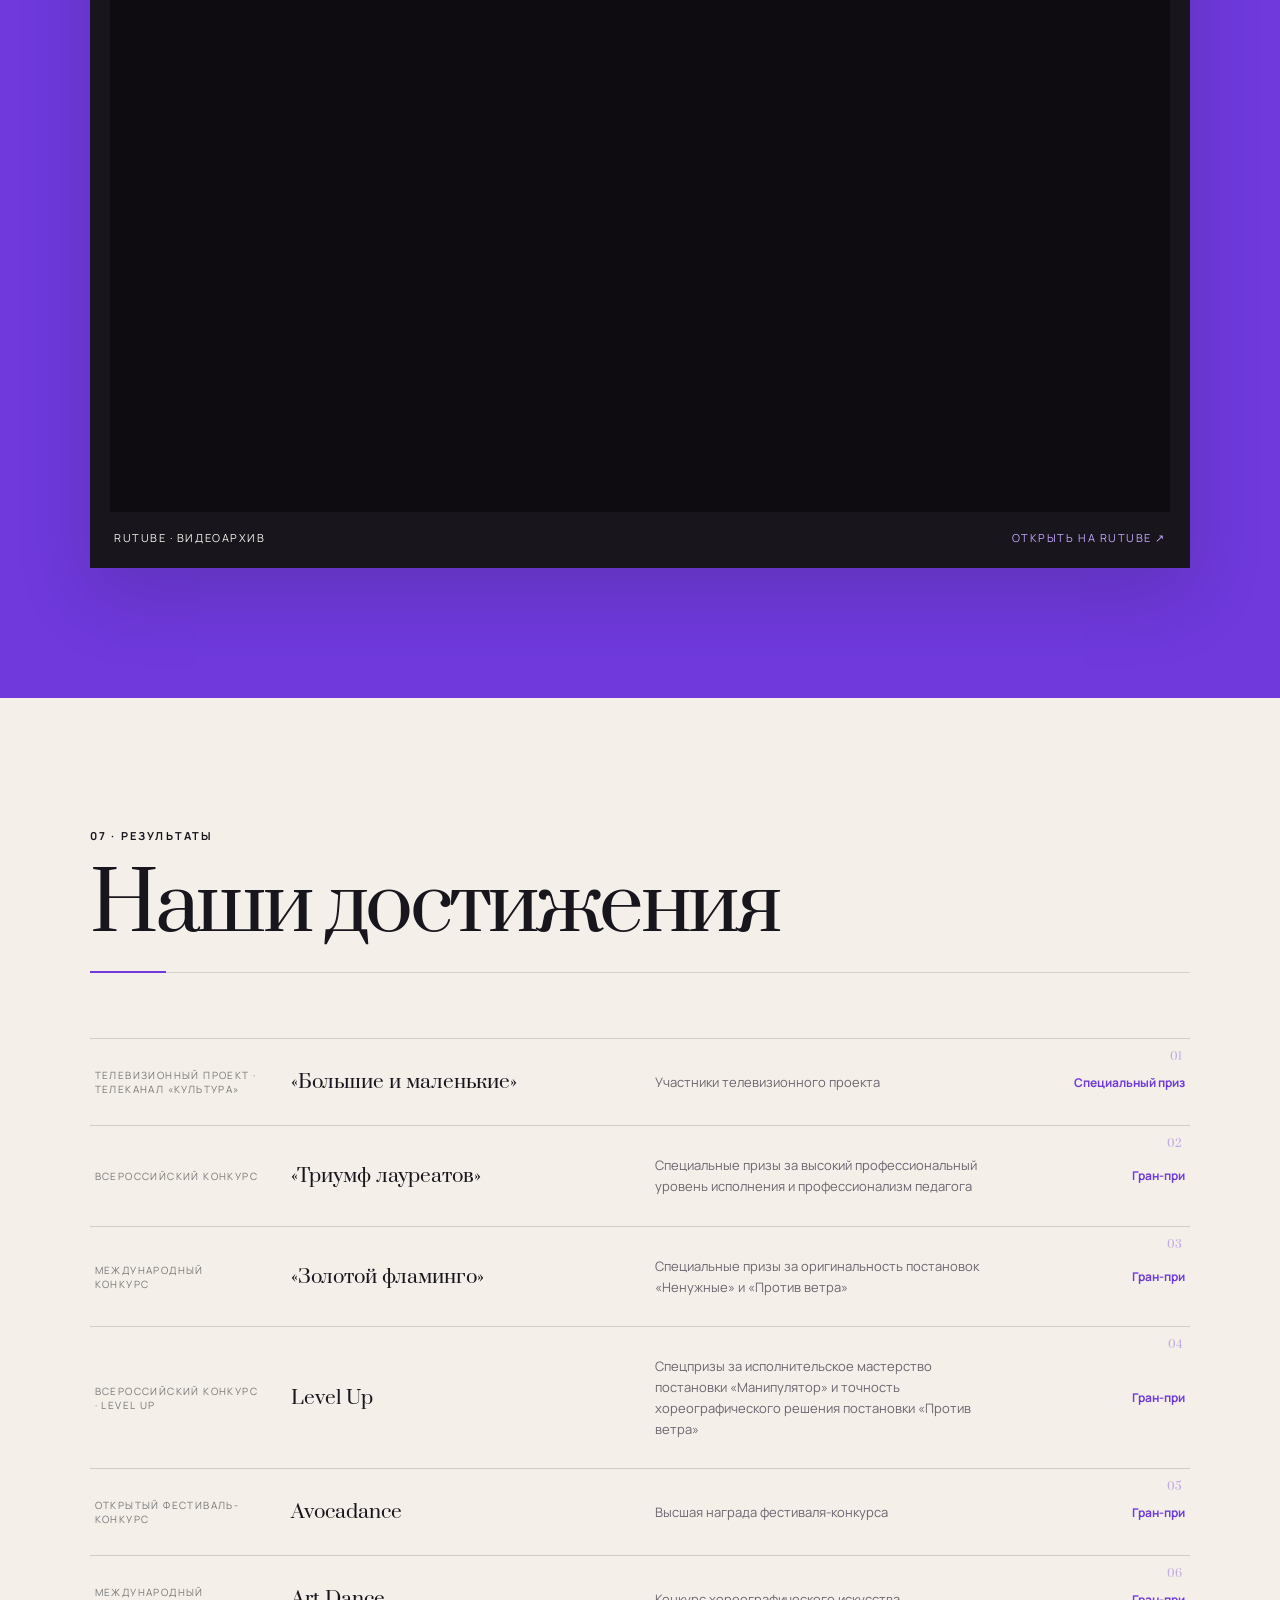
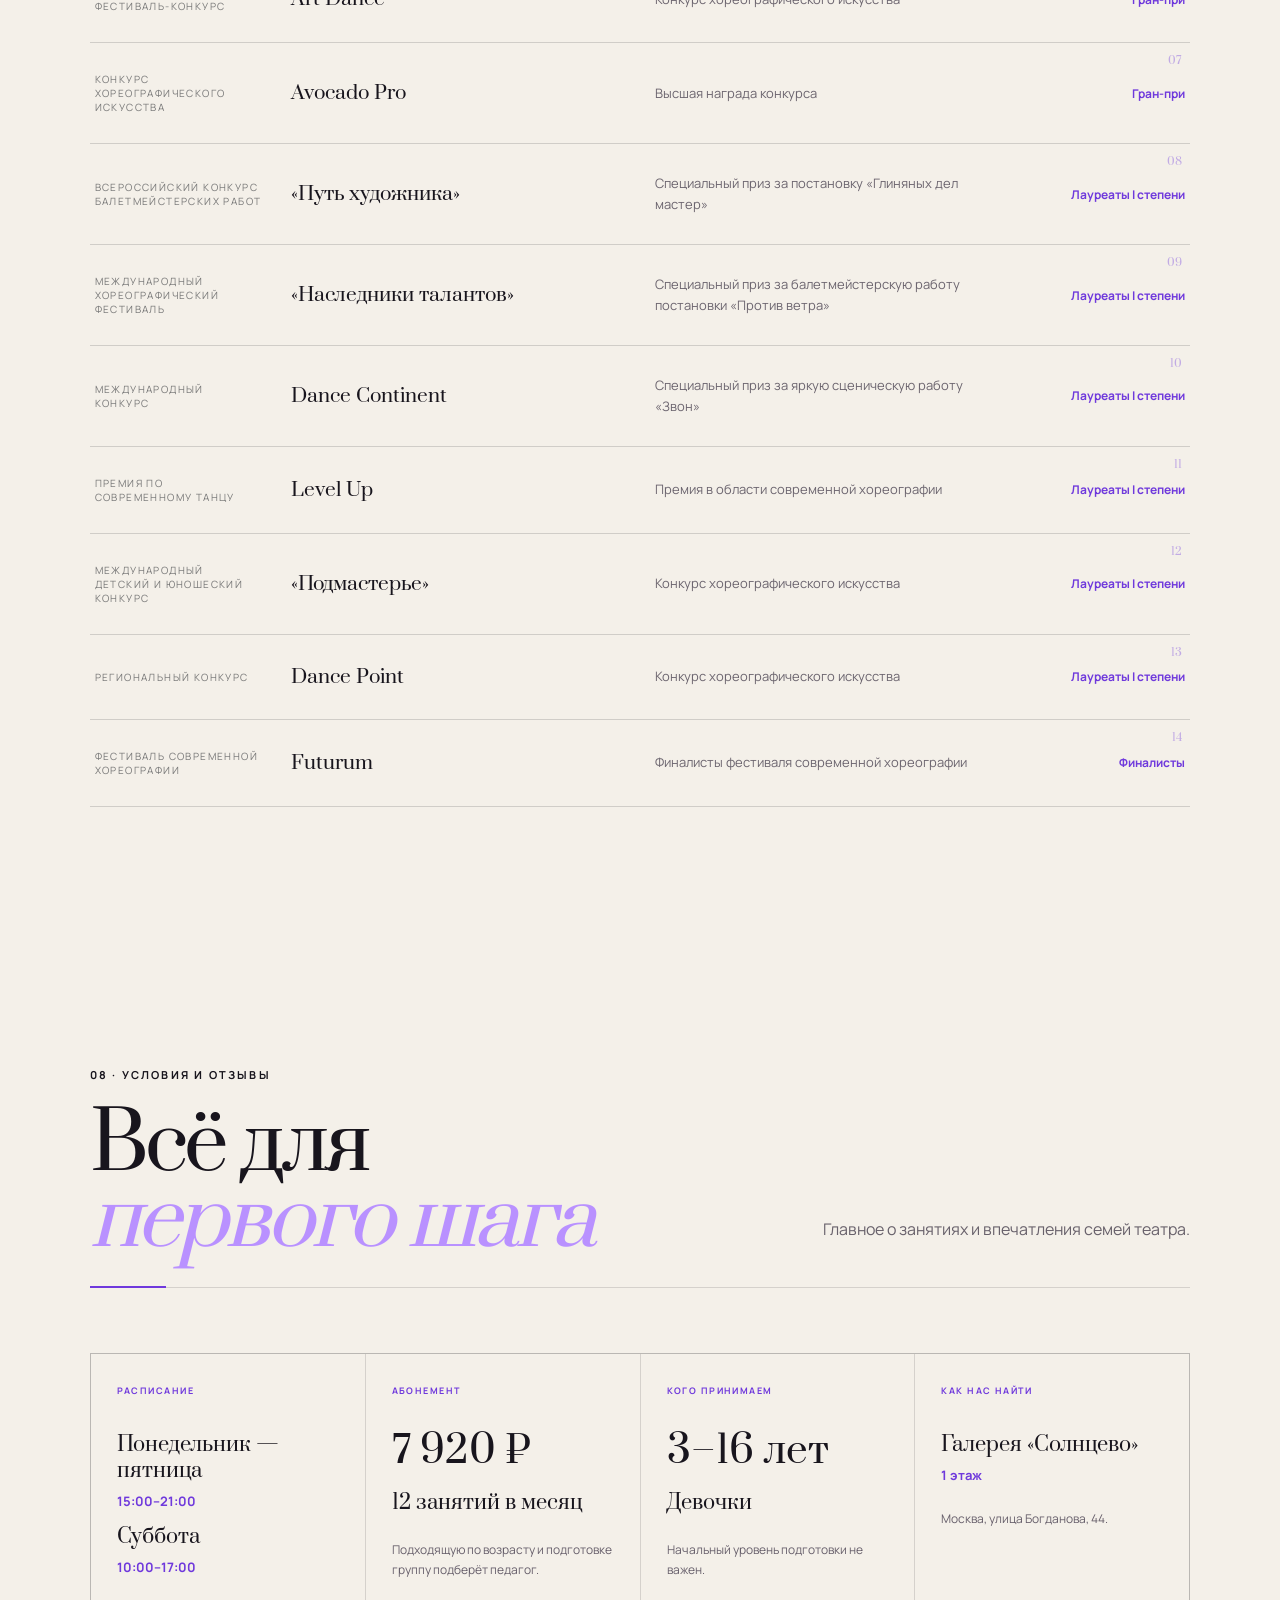
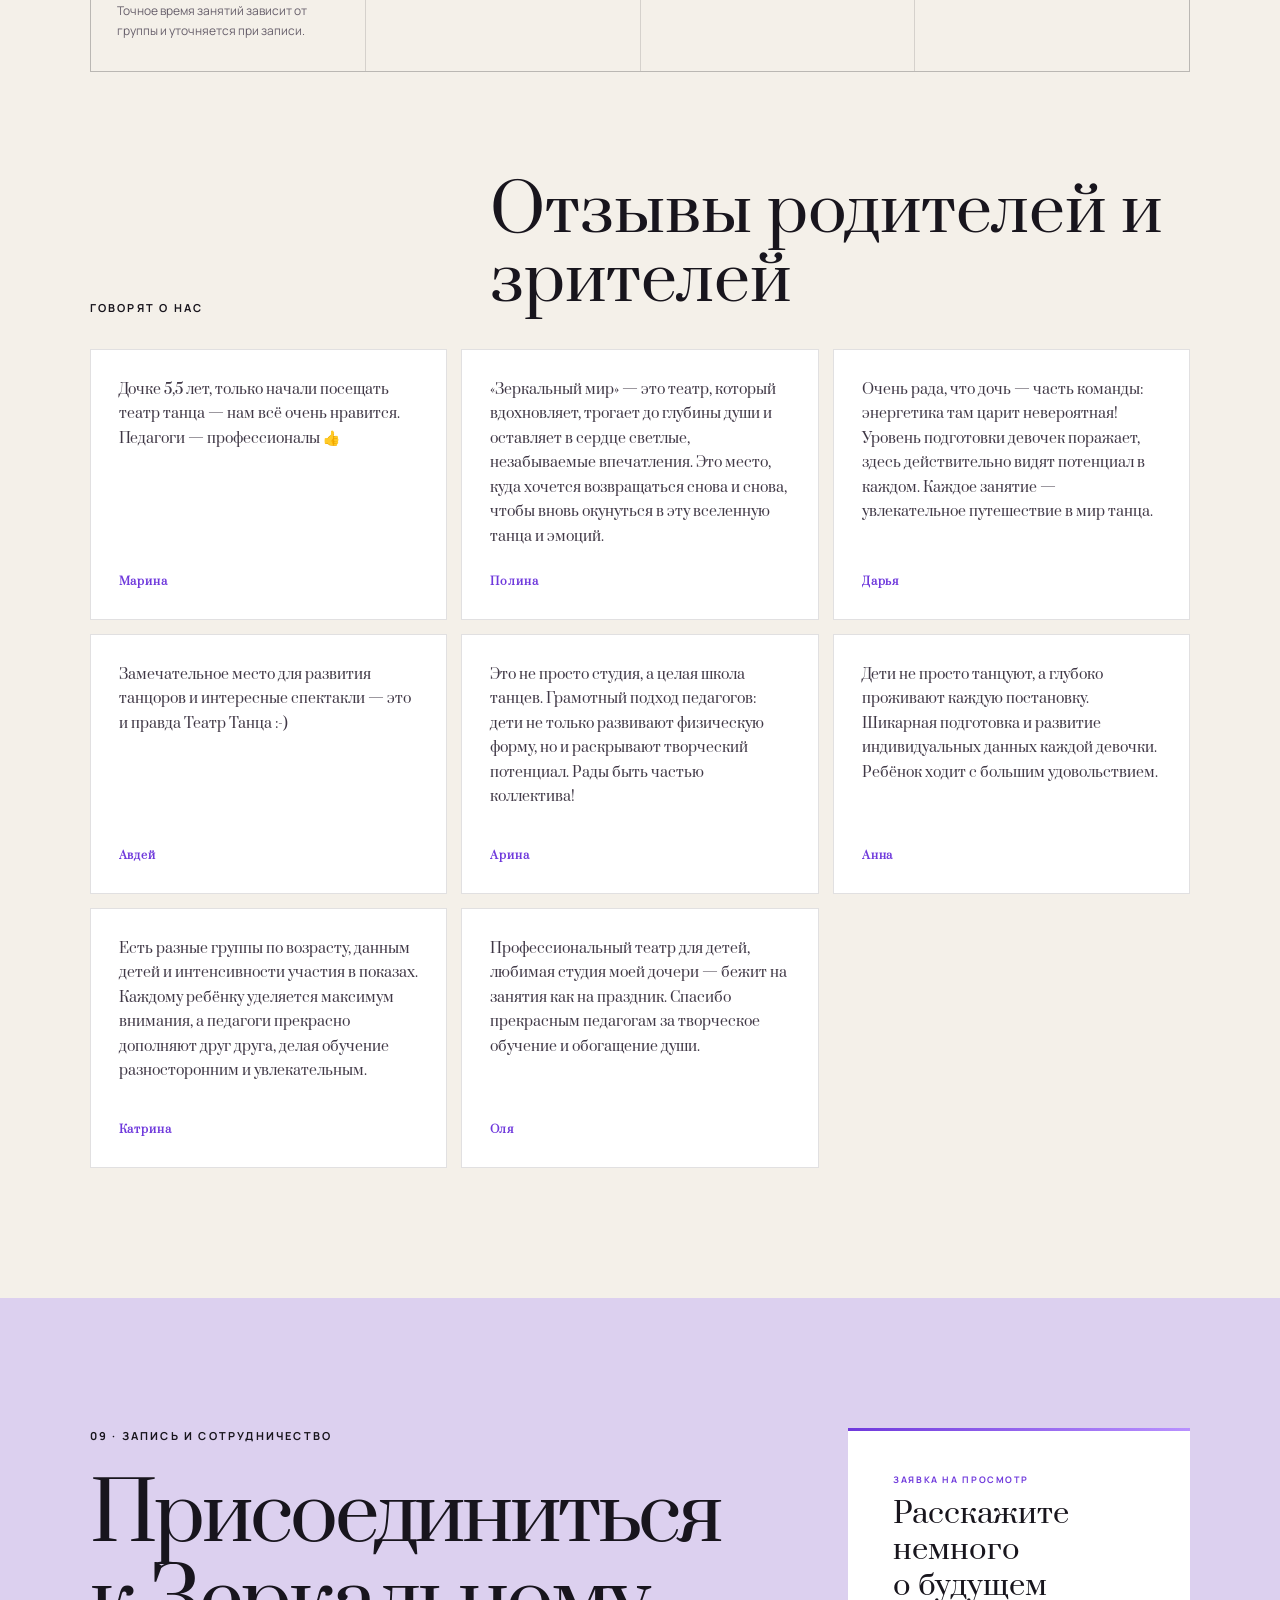
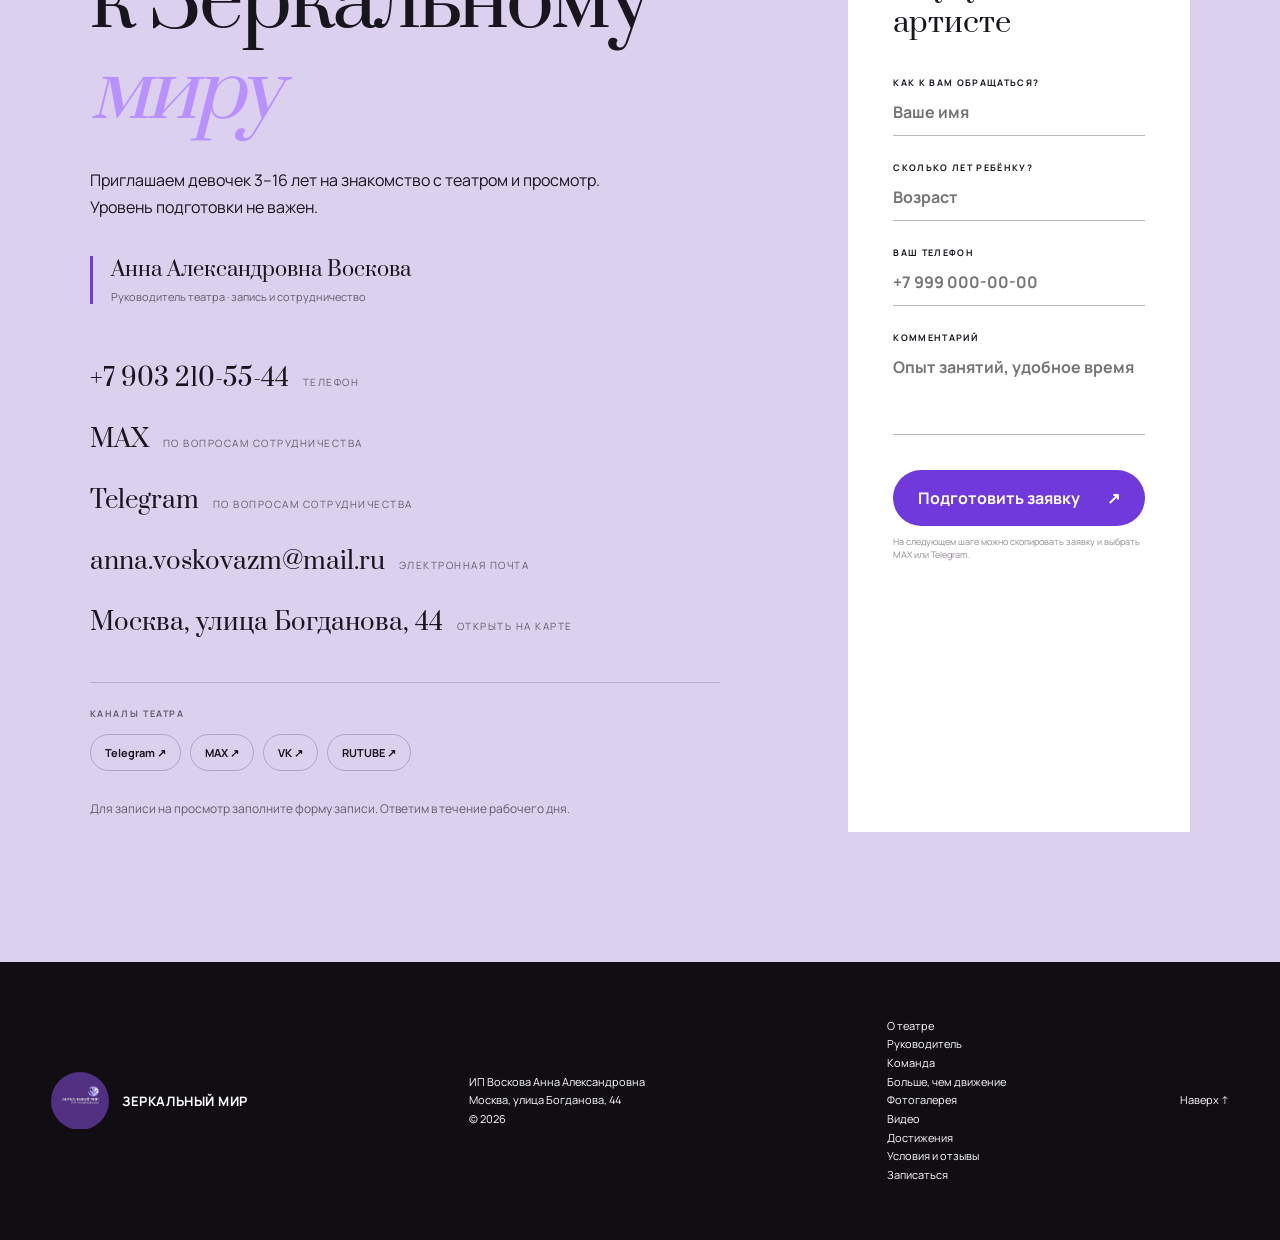
==== commit 343db080: "Обновить заголовок и подтверждение поисковиков" ====
--- a/index.html
+++ b/index.html
@@ -611,7 +611,7 @@
         <div class="hero-bg"></div>
         <div class="hero-content reveal">
           <div class="eyebrow">Театр танца Анны Восковой</div>
-          <h1>Вместе в каждом<br /><em>движении</em></h1>
+          <h1>Зеркальный<br /><em>мир</em></h1>
           <p>
             Творческое пространство для развития детей через искусство танца
           </p>
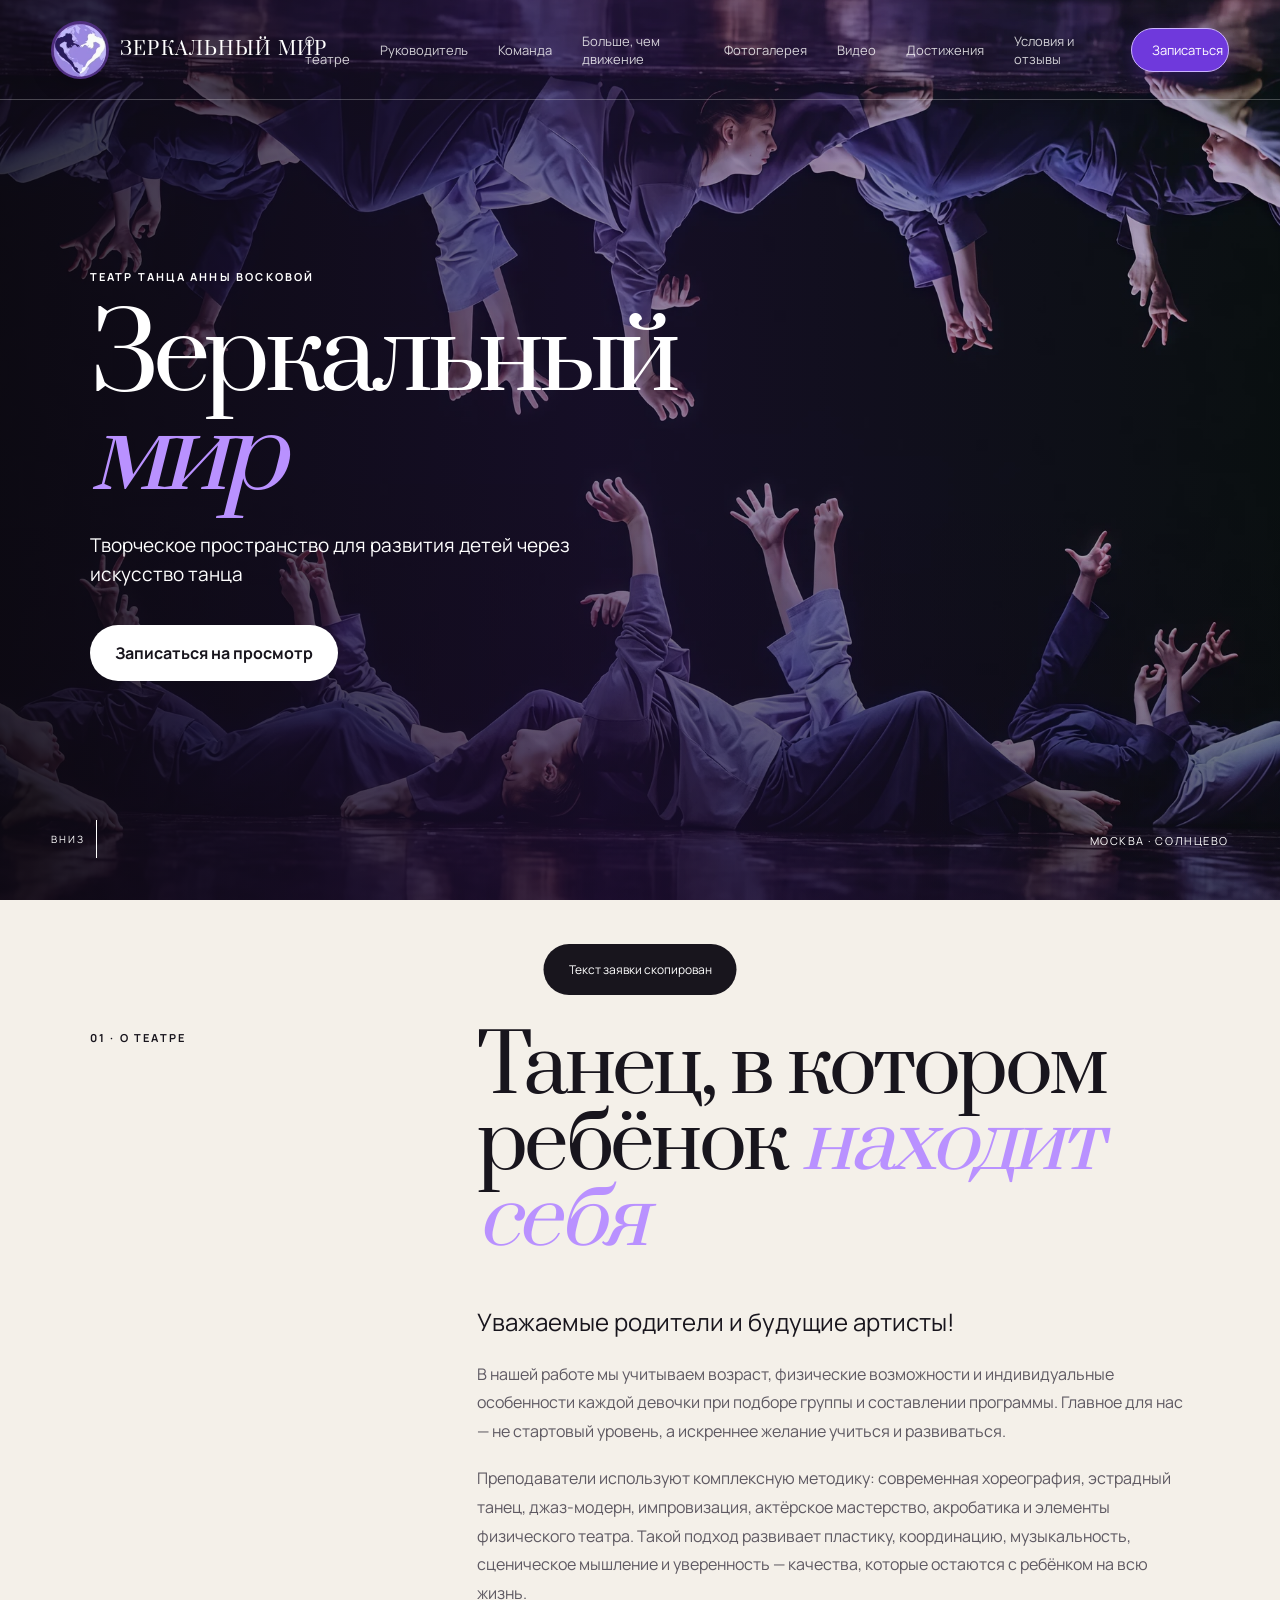
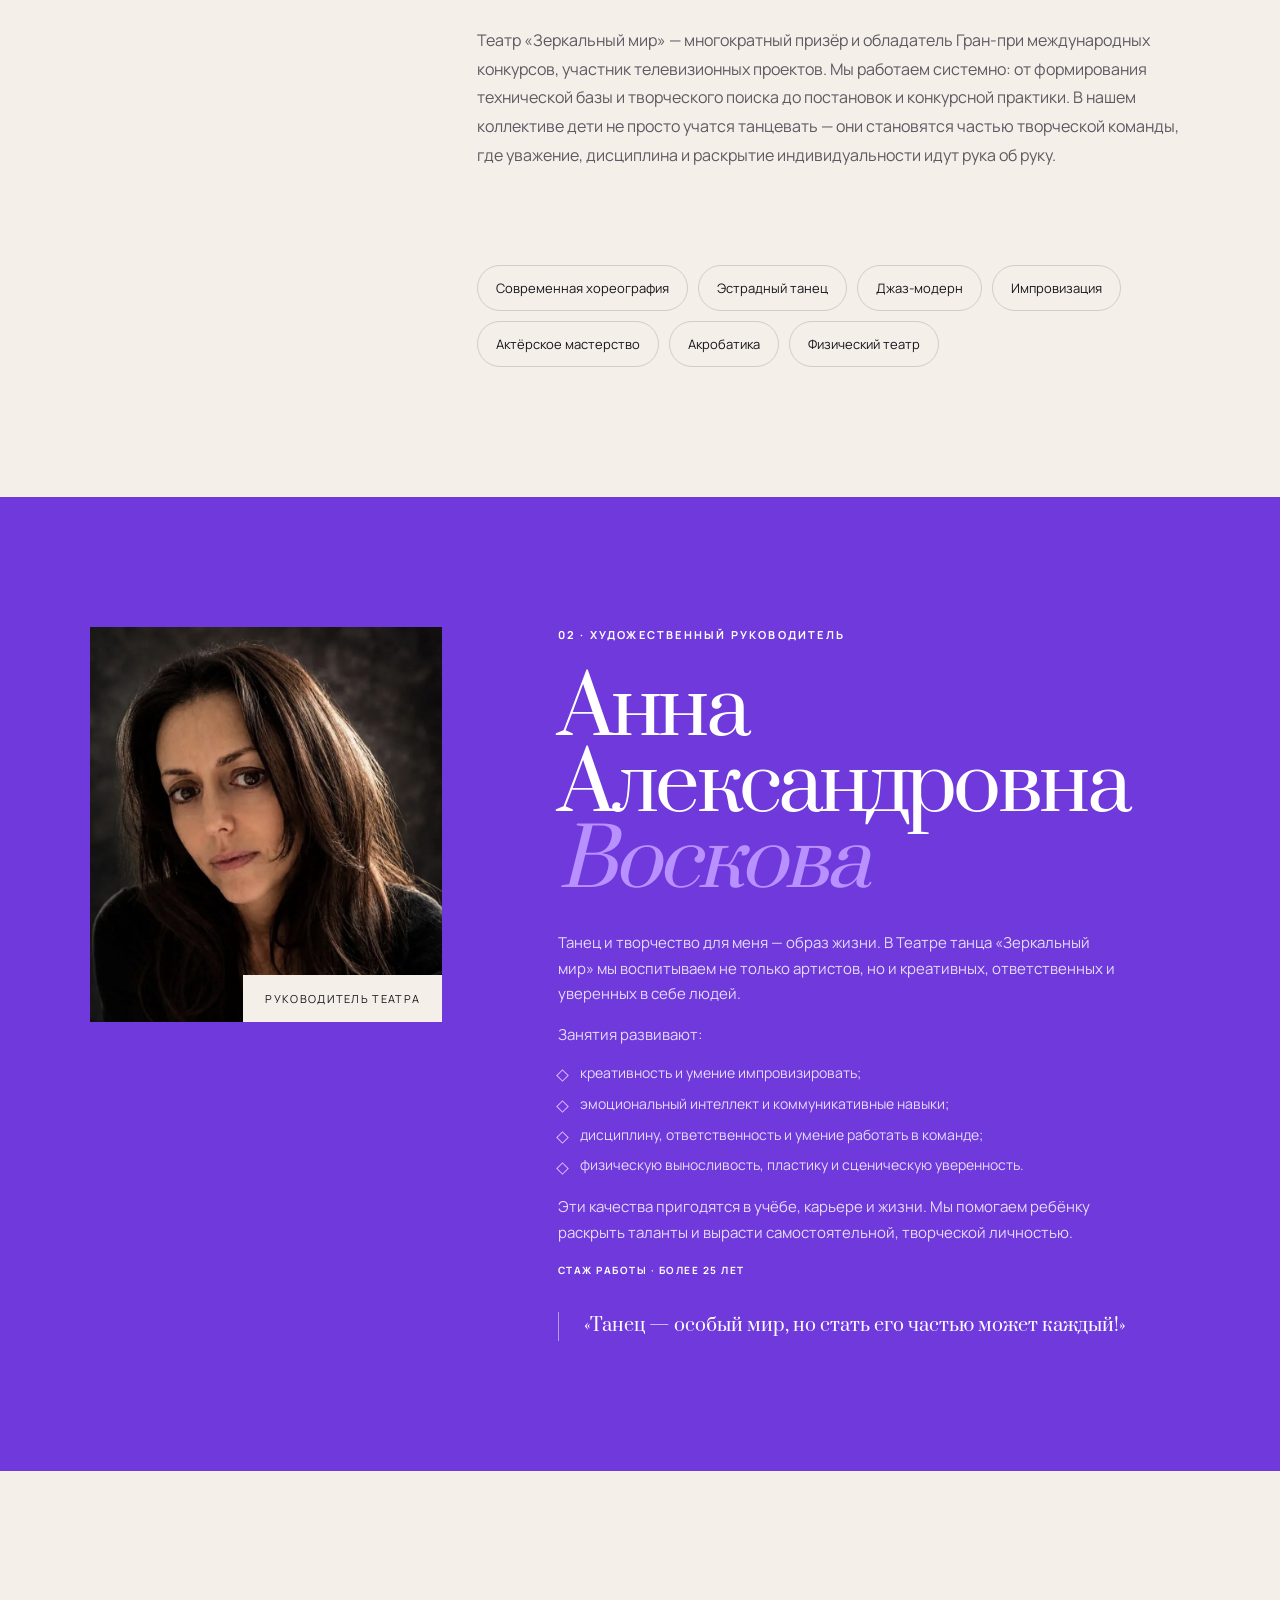
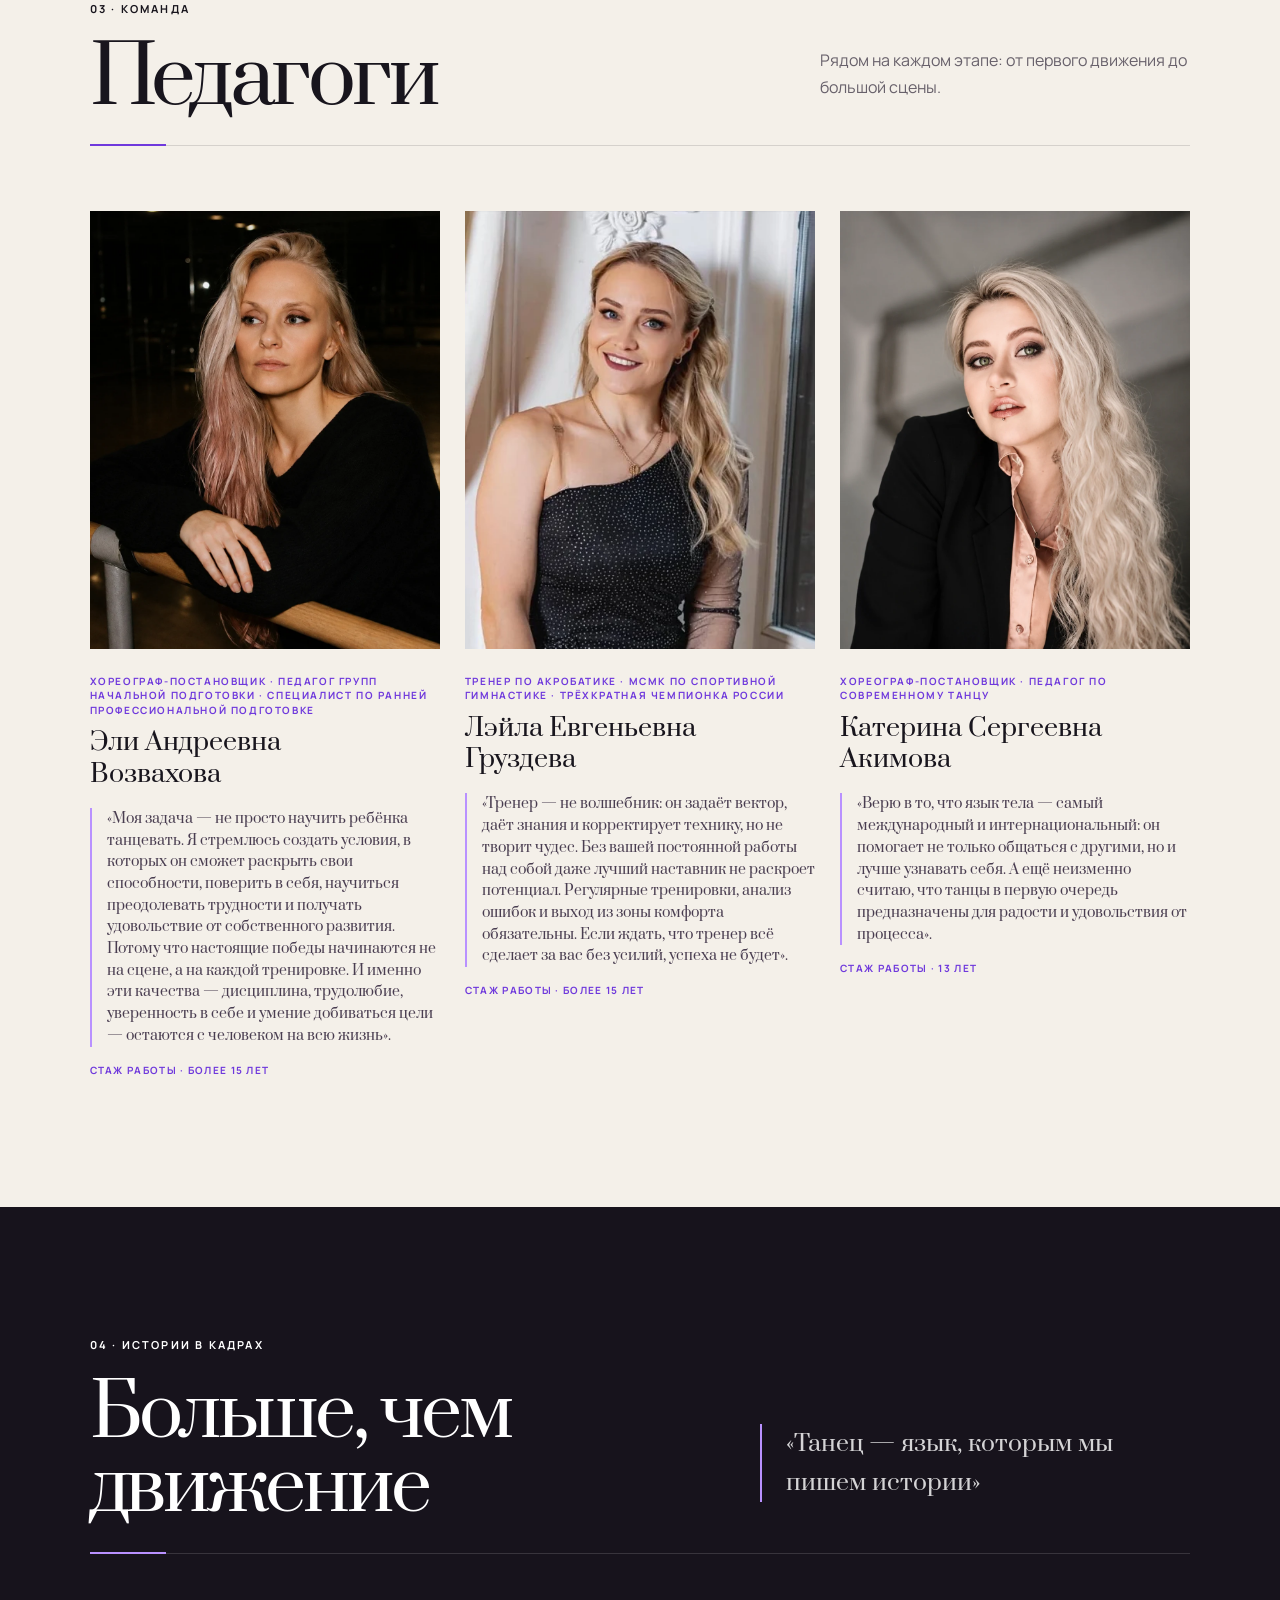
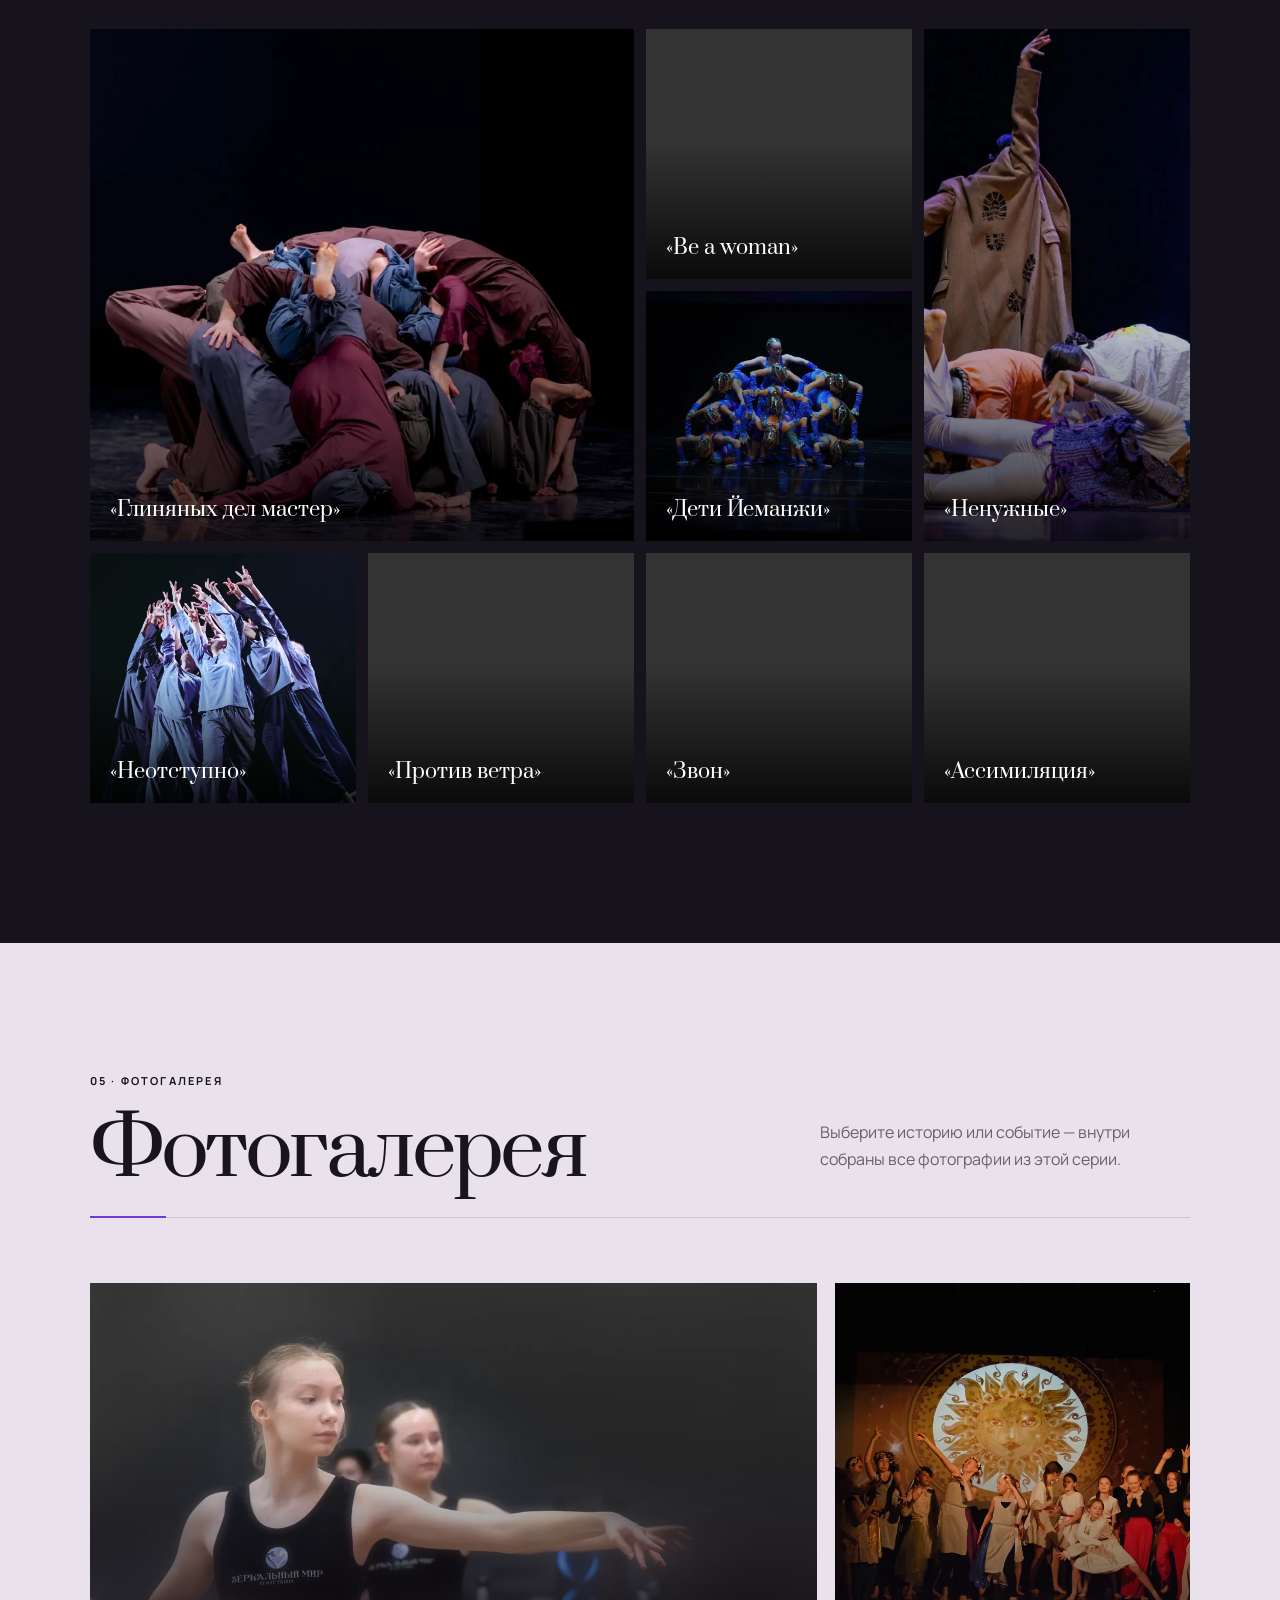
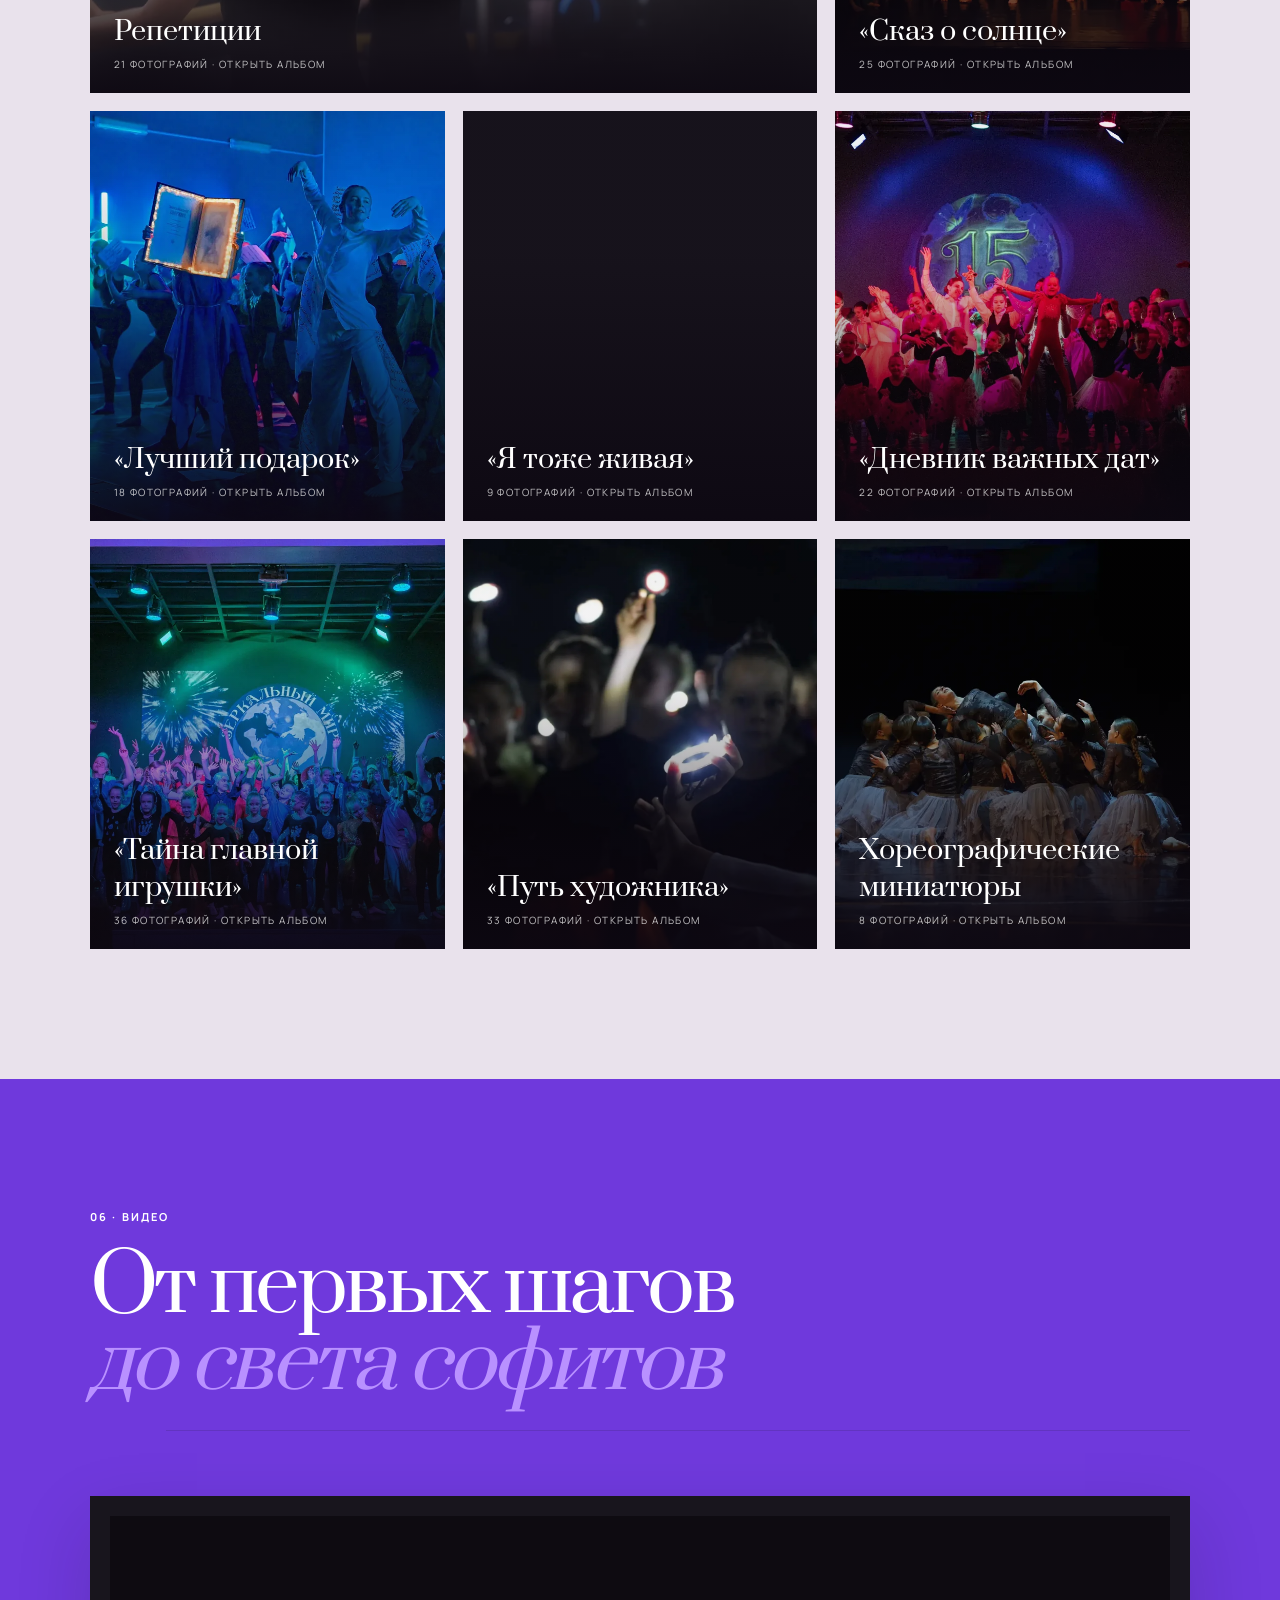
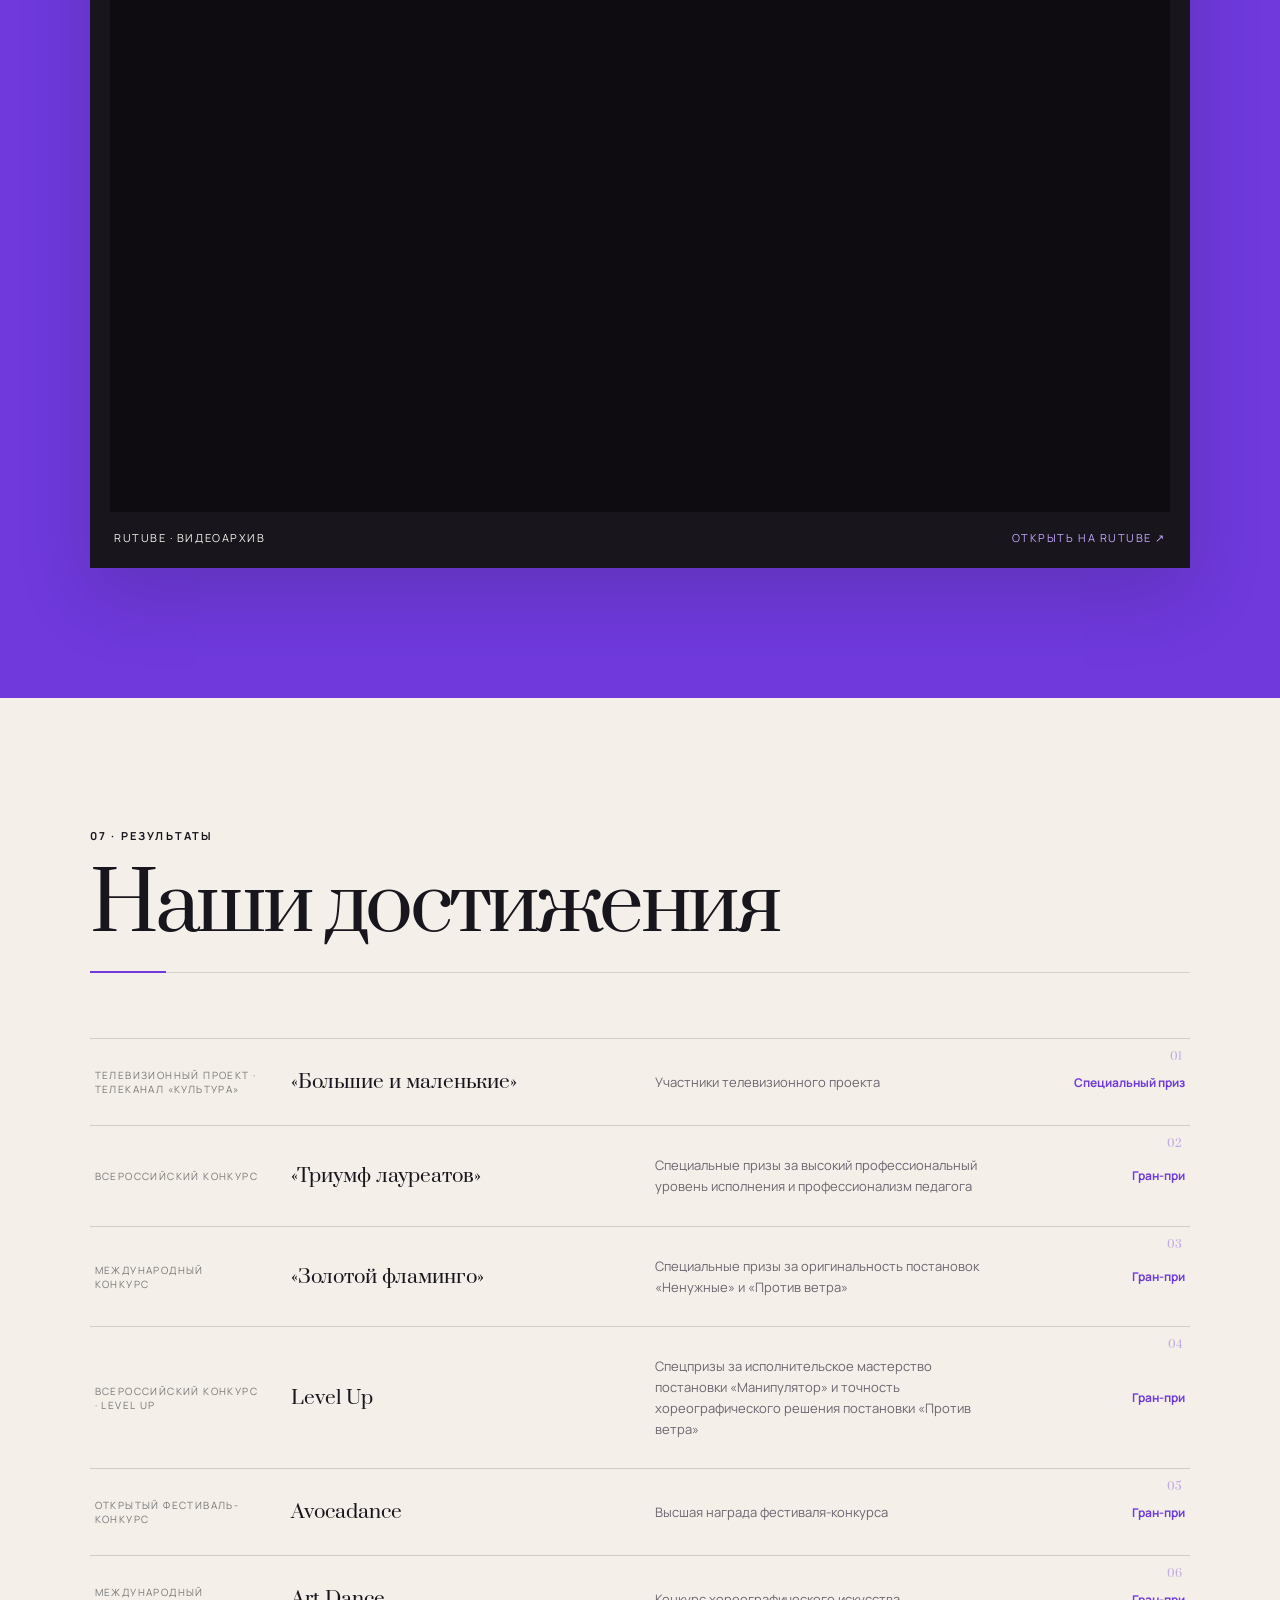
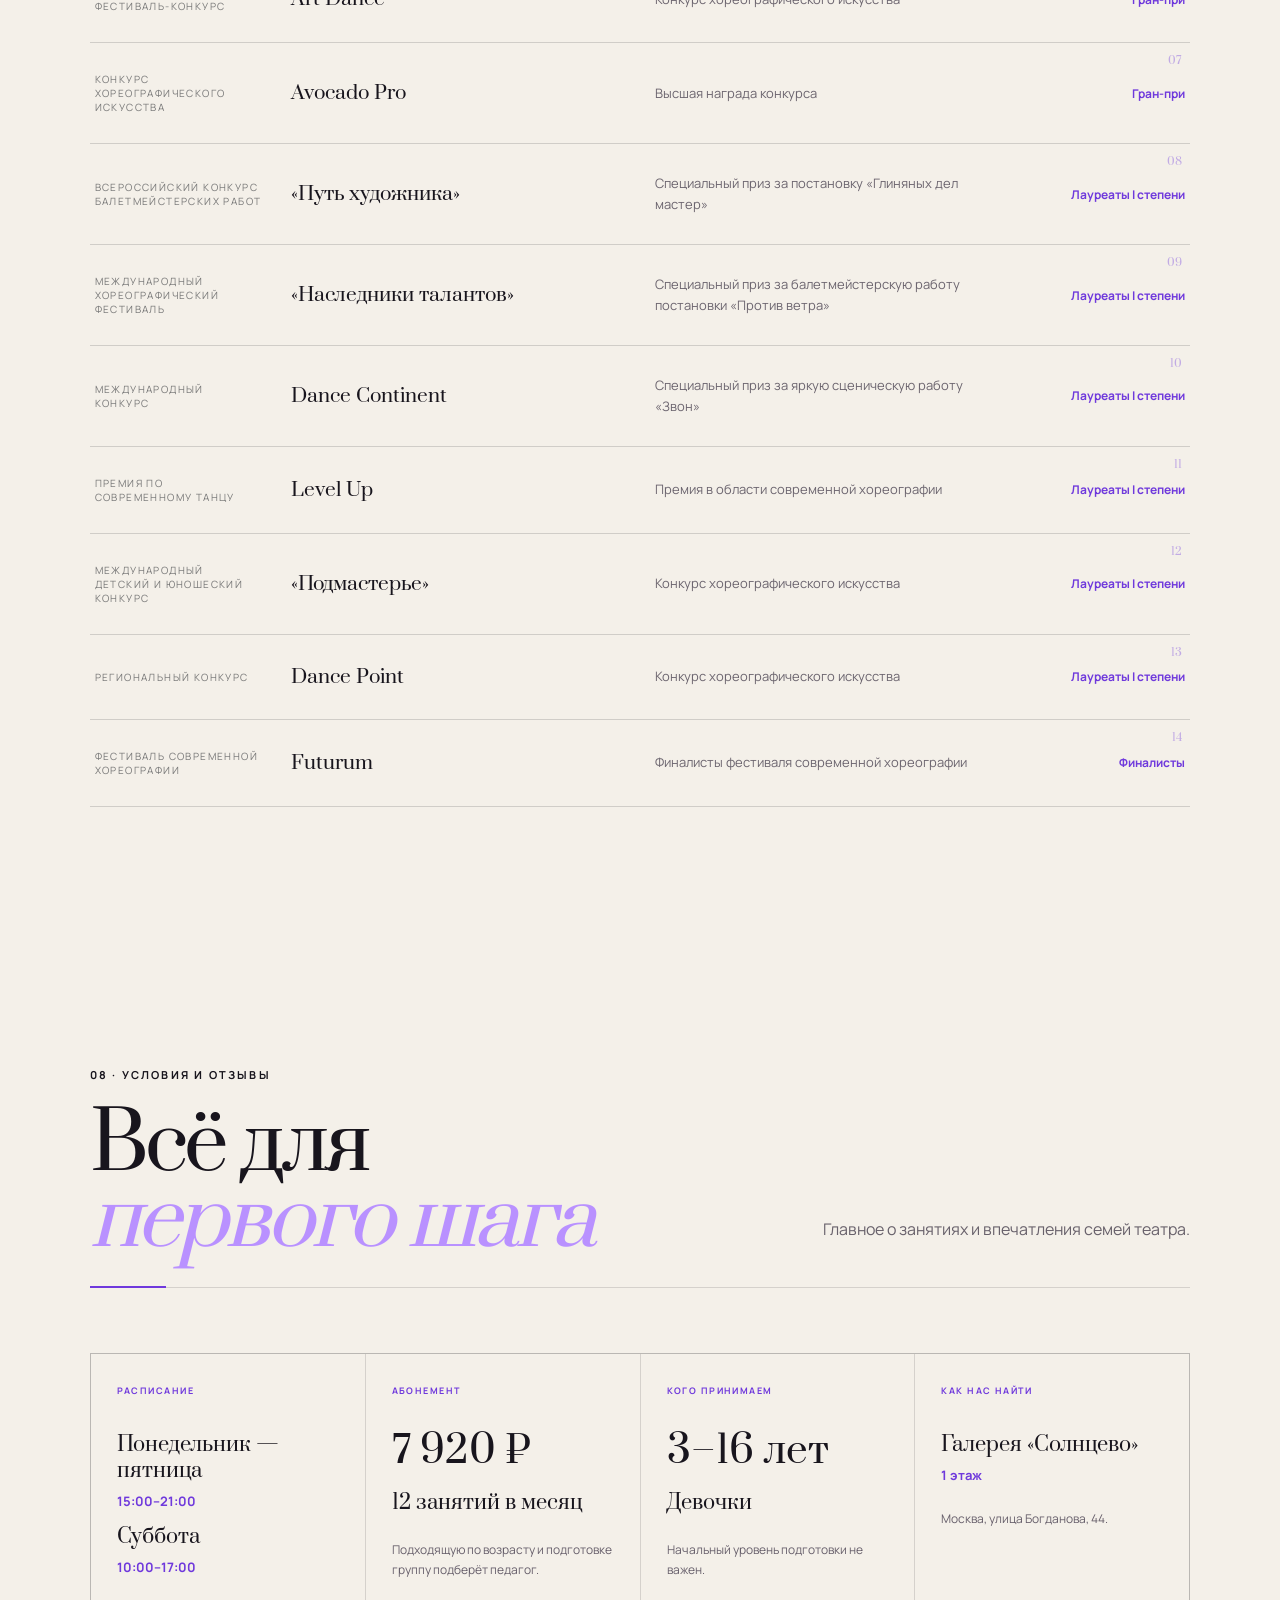
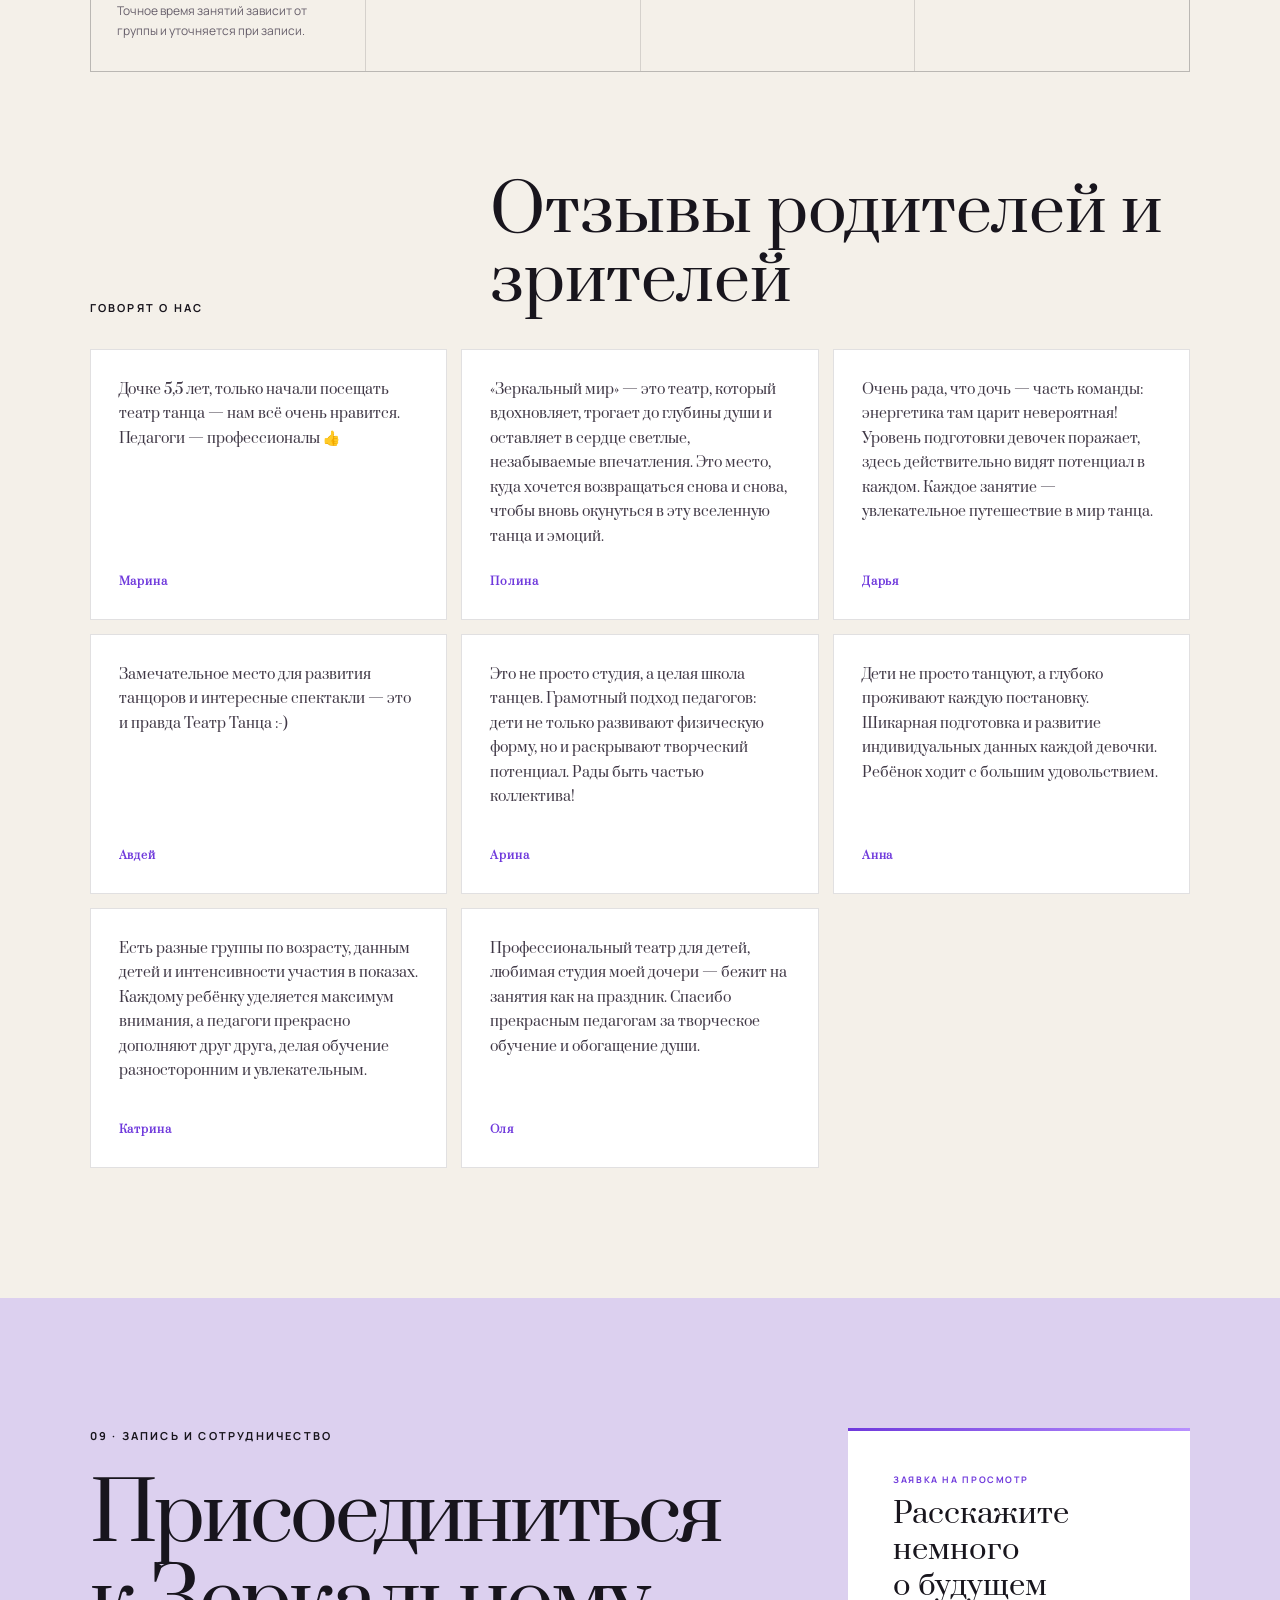
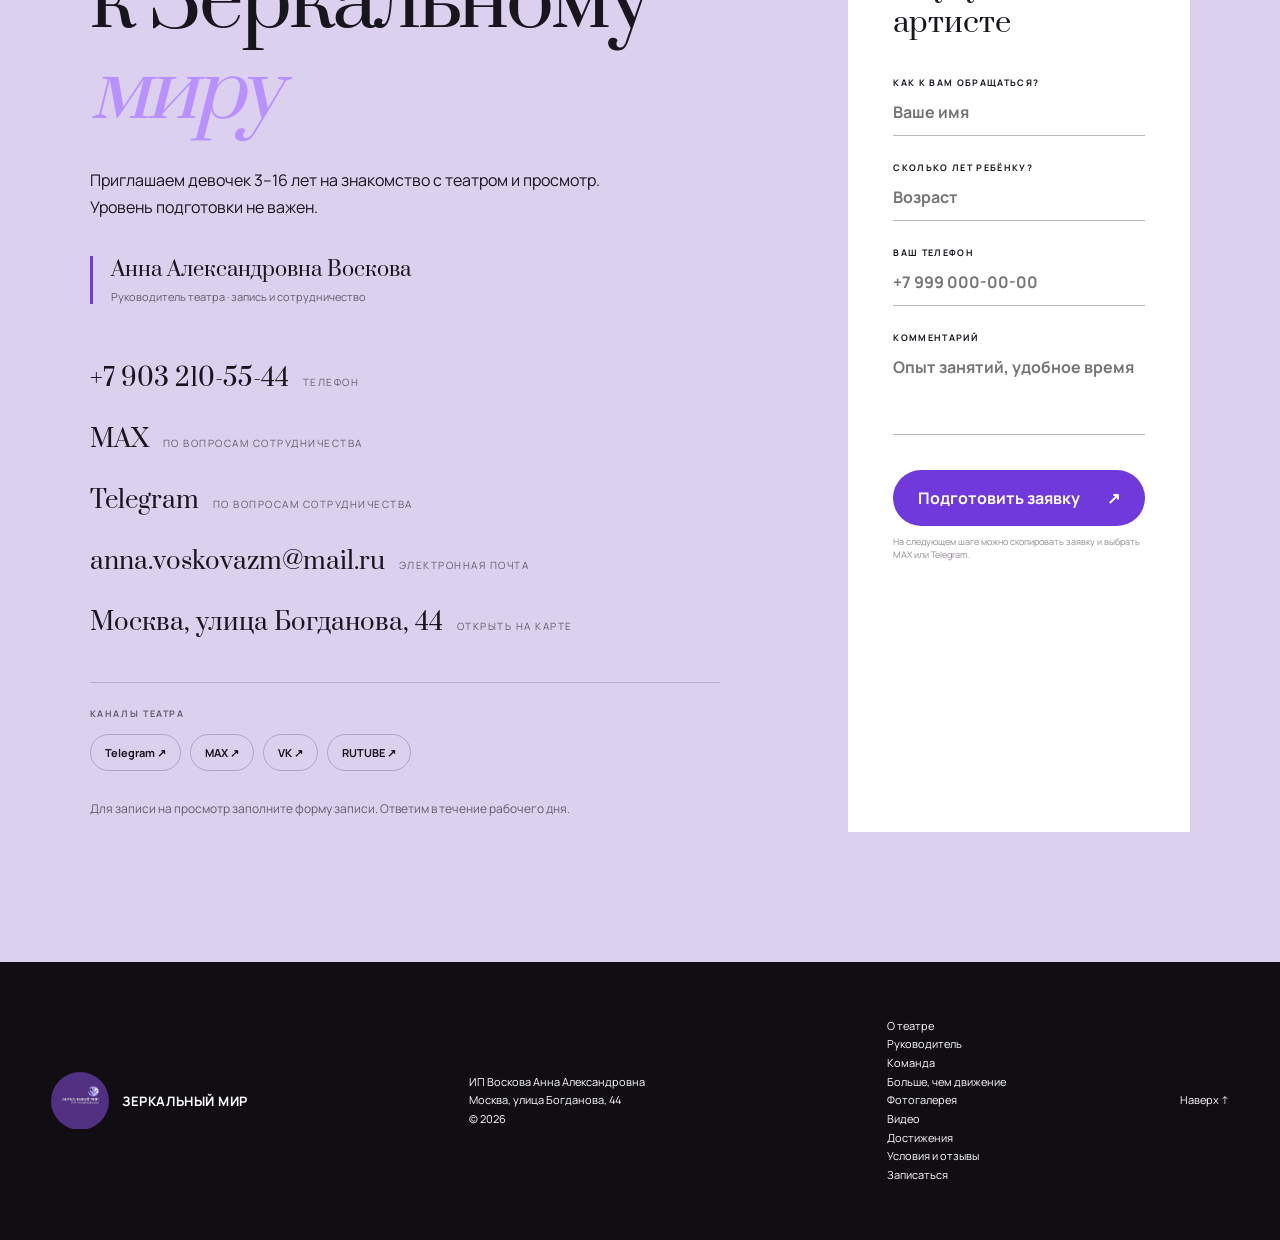
==== commit 7c347e99: "Исправлена шапка и автопауза видео" ====
--- a/index.html
+++ b/index.html
@@ -888,11 +888,11 @@
         </div>
         <div class="video-player reveal">
           <div class="video-frame">
-            <iframe data-autopause-video src="https://rutube.ru/play/embed/71cf1f1bc9c4b53a35e33798b733b7dd" title="Видео театра танца «Зеркальный мир»" loading="lazy" allow="clipboard-write; autoplay" allowfullscreen></iframe>
+            <iframe data-autopause-video src="https://rutube.ru/play/embed/7b7ec341222ad174ae822a8d7ffe5878" title="Видео театра танца «Зеркальный мир»" loading="lazy" allow="clipboard-write; autoplay" allowfullscreen></iframe>
           </div>
           <div class="video-caption">
             <span>RUTUBE · ВИДЕОАРХИВ</span>
-            <a href="https://rutube.ru/video/71cf1f1bc9c4b53a35e33798b733b7dd/?r=a/" target="_blank" rel="noopener">Открыть на Rutube ↗</a>
+            <a href="https://rutube.ru/video/7b7ec341222ad174ae822a8d7ffe5878/?r=a/" target="_blank" rel="noopener">Открыть на Rutube ↗</a>
           </div>
         </div>
       </section>
--- a/styles.css
+++ b/styles.css
@@ -3960,3 +3960,28 @@
     height: 40px;
   }
 }
+
+/* Кнопка закрытия мобильного меню всегда остаётся поверх раскрытой панели. */
+.header.nav-fit-mobile .menu-btn {
+  position: relative;
+  z-index: 30;
+}
+
+/* Кнопка становится фиксированной только во время открытого меню. */
+body.menu-open .header.nav-fit-mobile .menu-btn {
+  position: fixed;
+  top: 18px;
+  right: 4vw;
+}
+
+/* Шапка всегда остаётся сверху и не прыгает при переходах между разделами. */
+.header,
+.header.scrolled { position: fixed; top: 0; }
+html { scroll-padding-top: 100px; }
+@media (max-width: 760px) {
+  html { scroll-padding-top: 80px; }
+}
+
+.header.nav-fit-mobile .nav {
+  z-index: 25;
+}
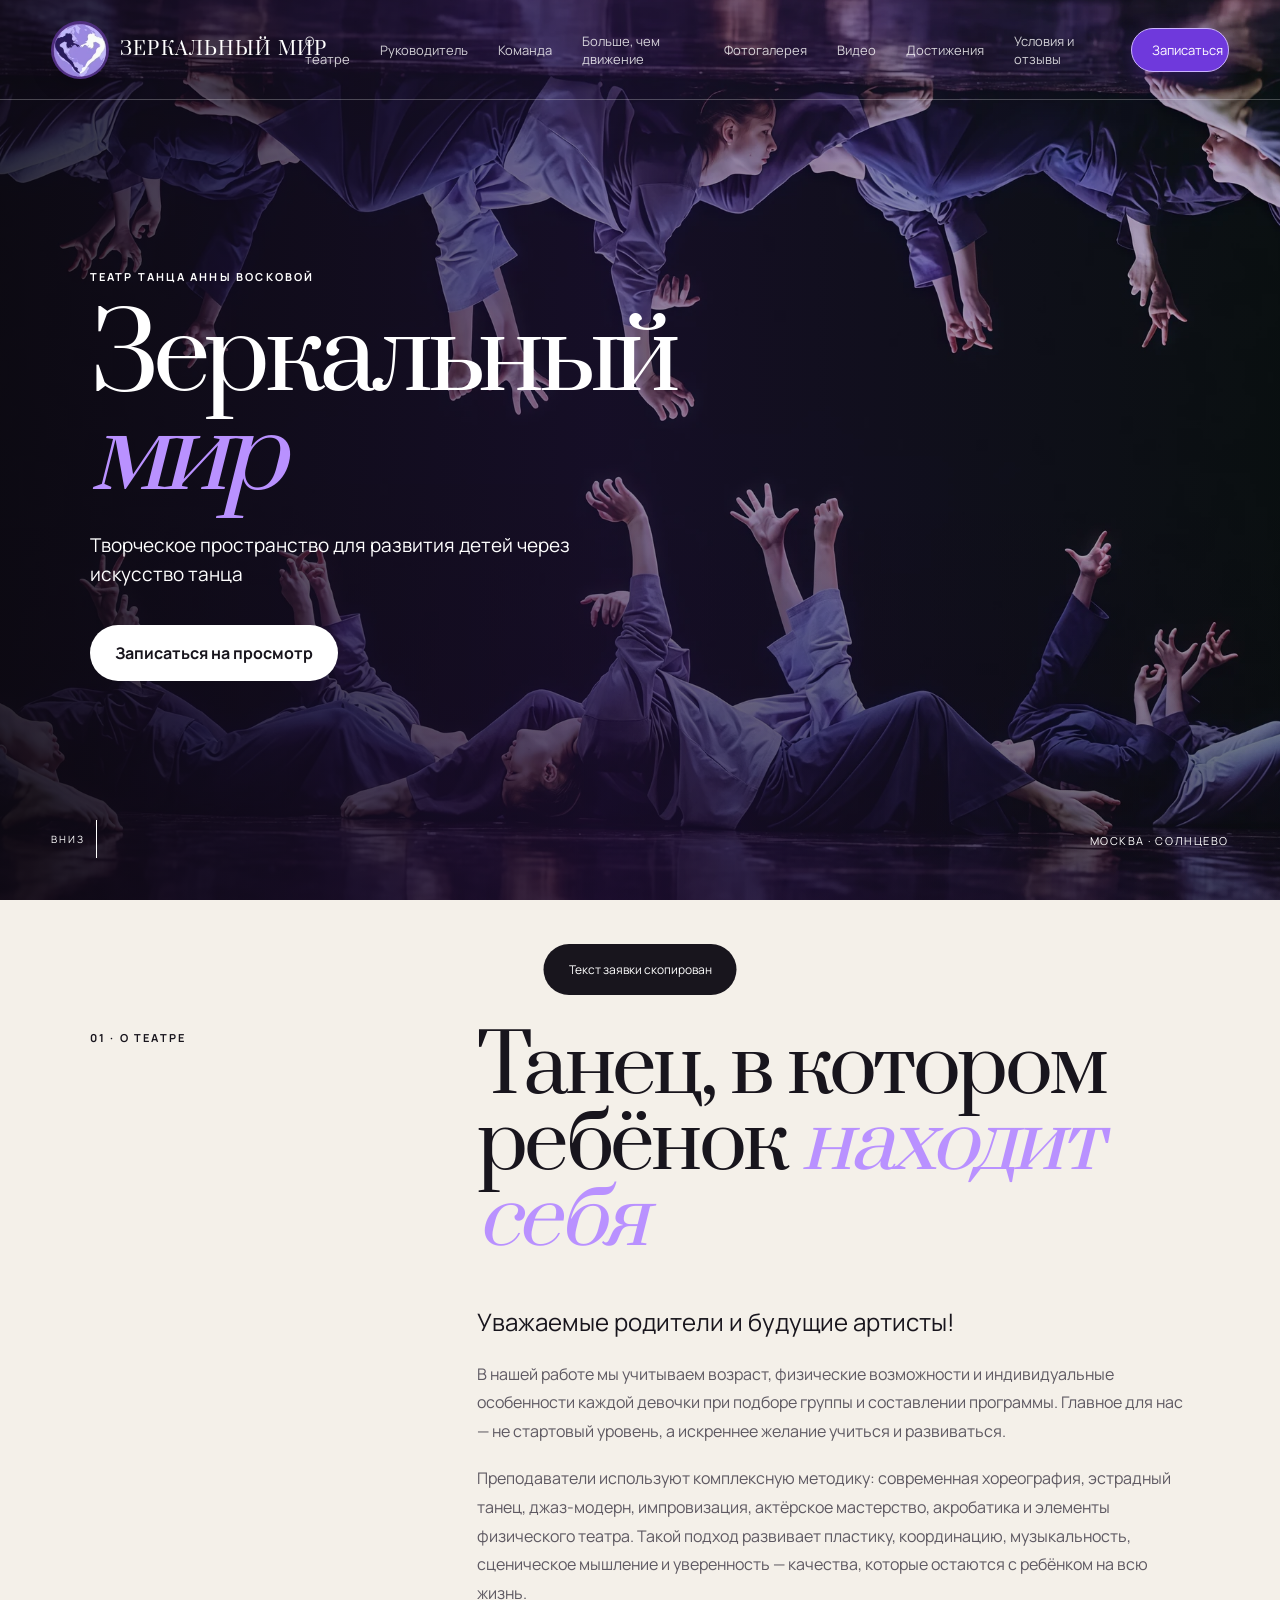
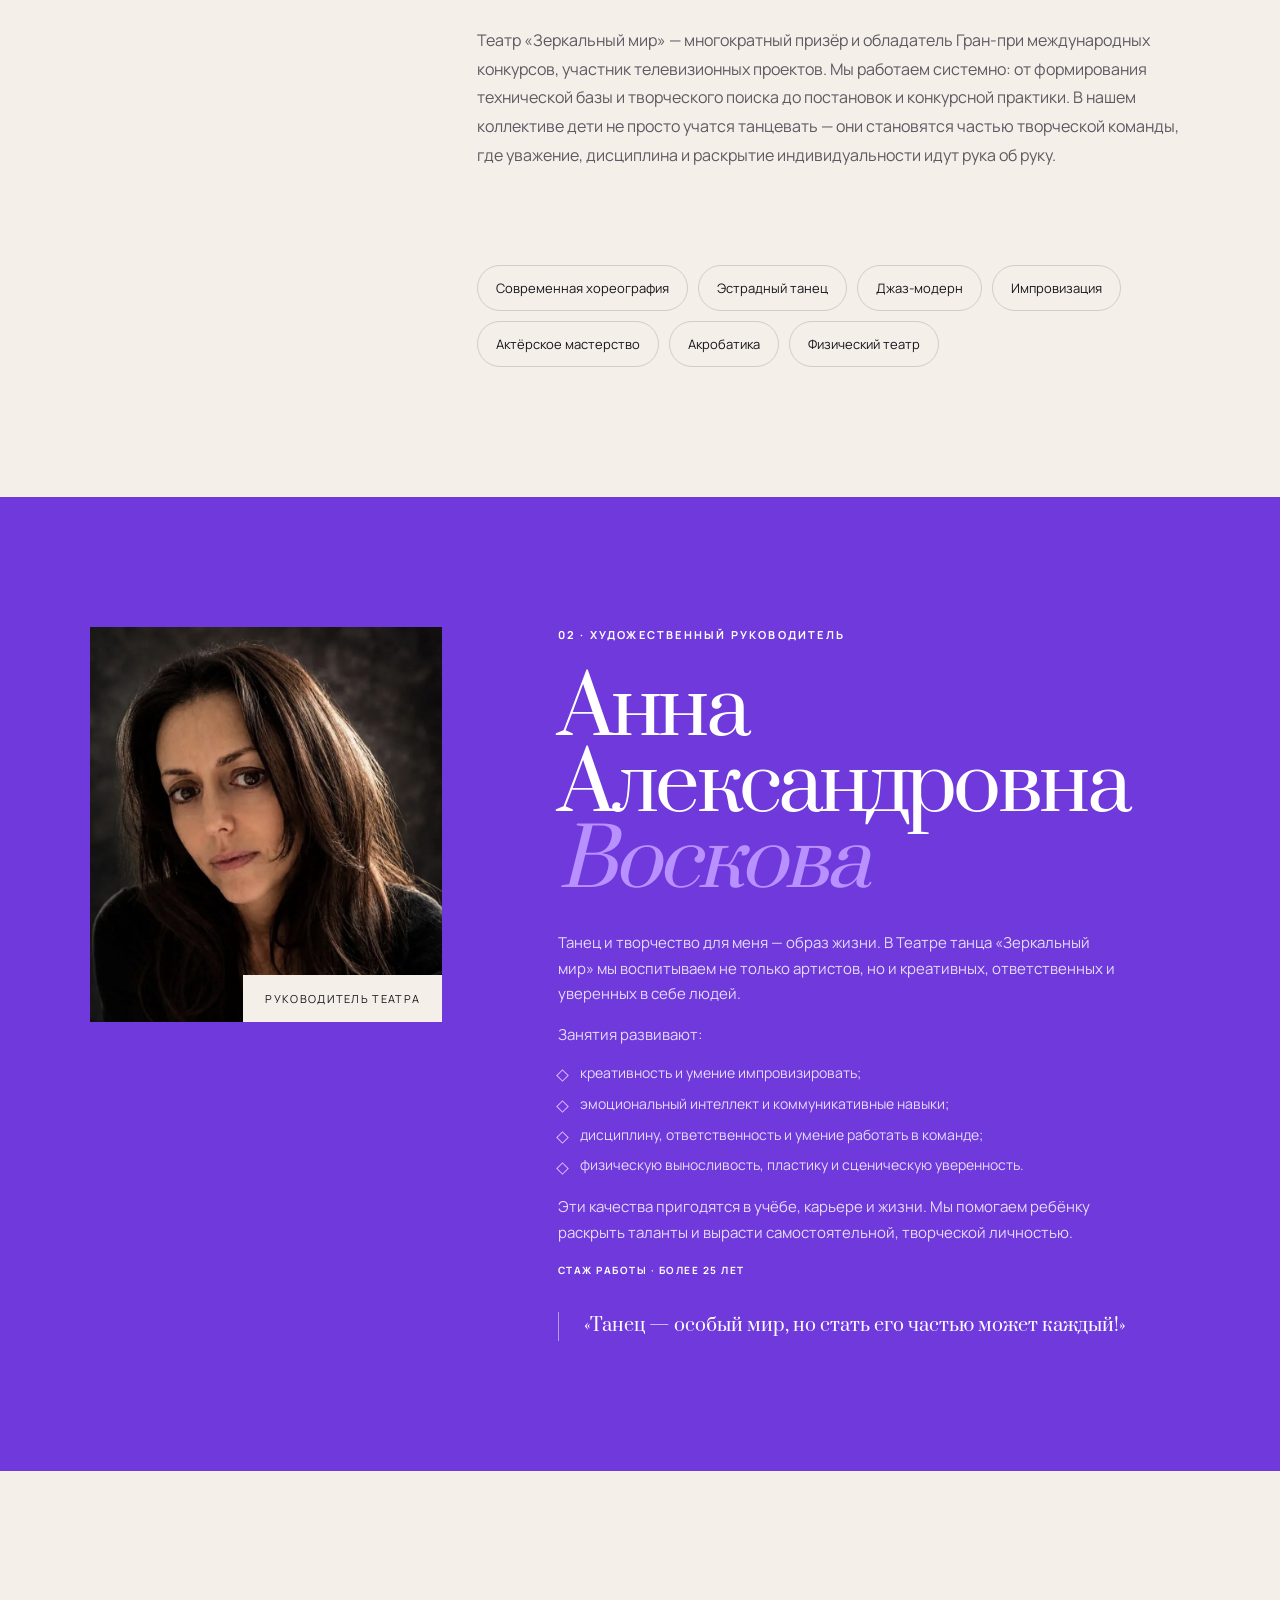
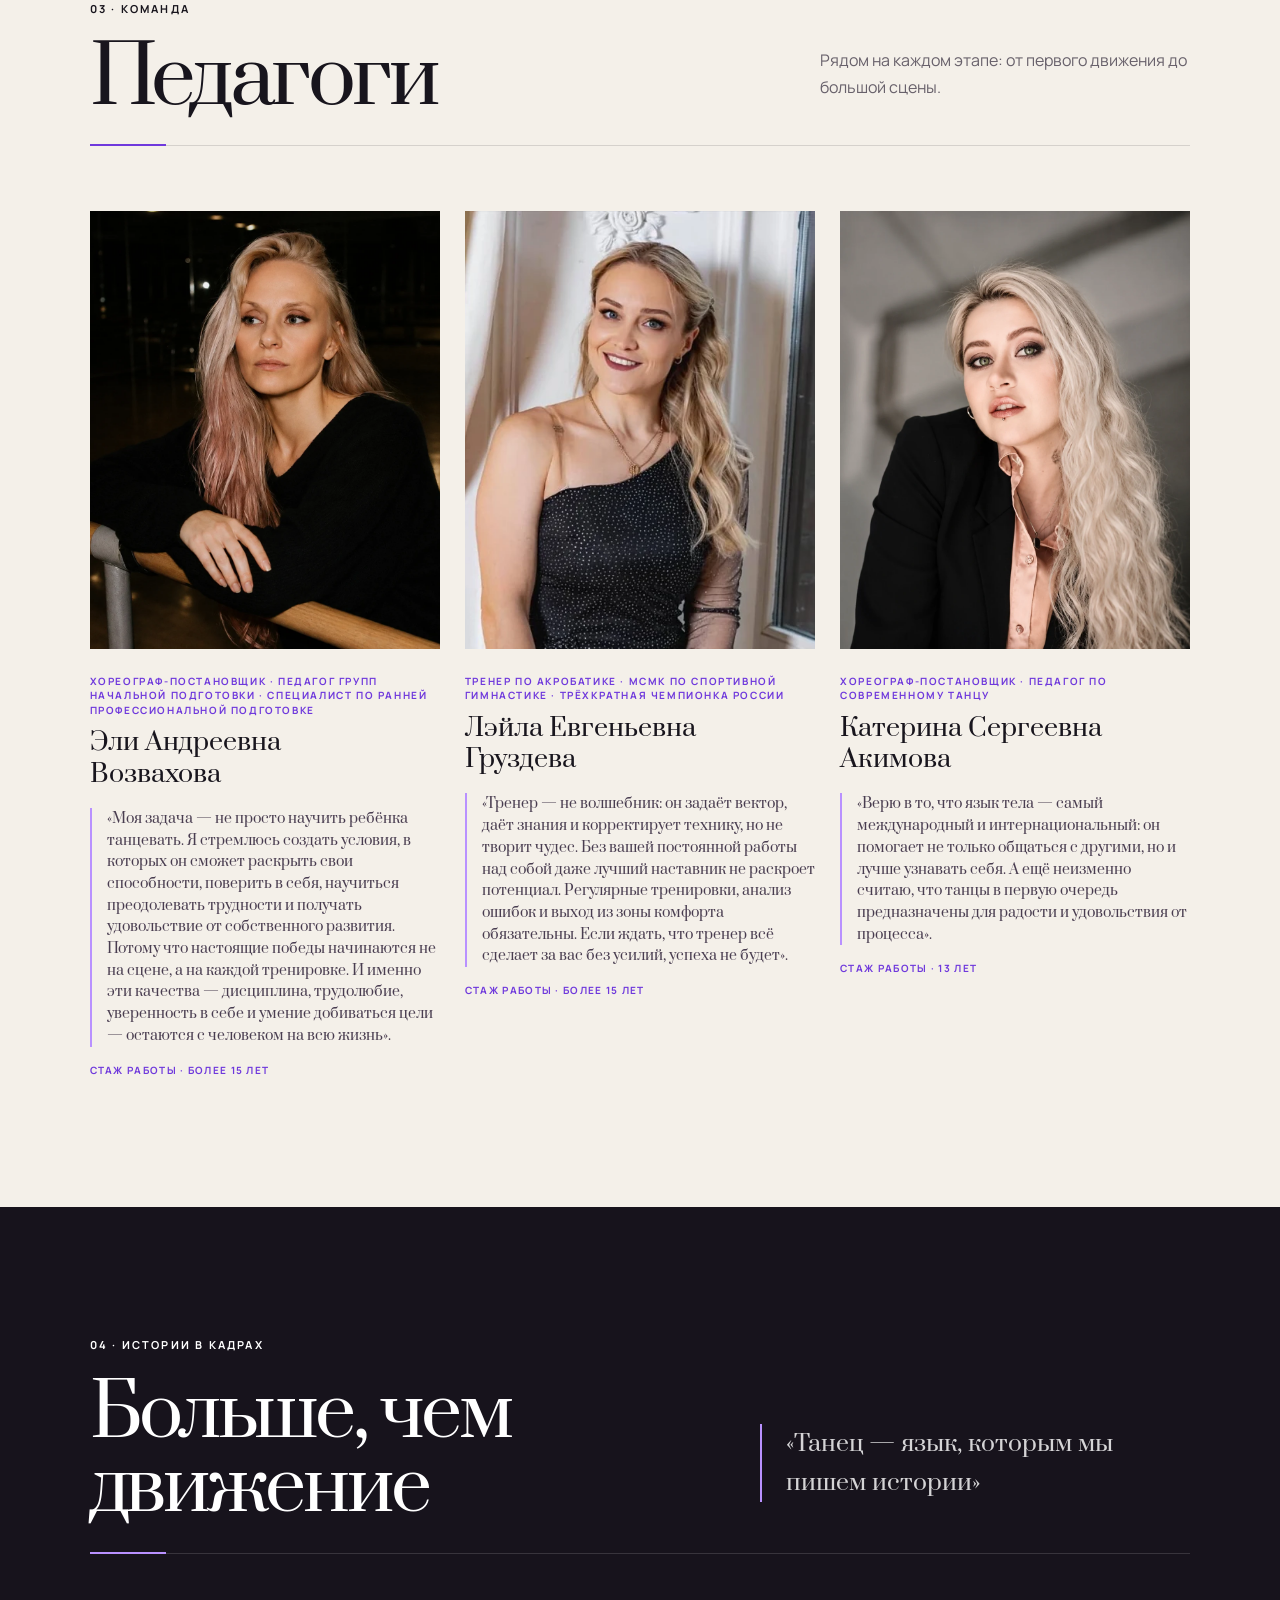
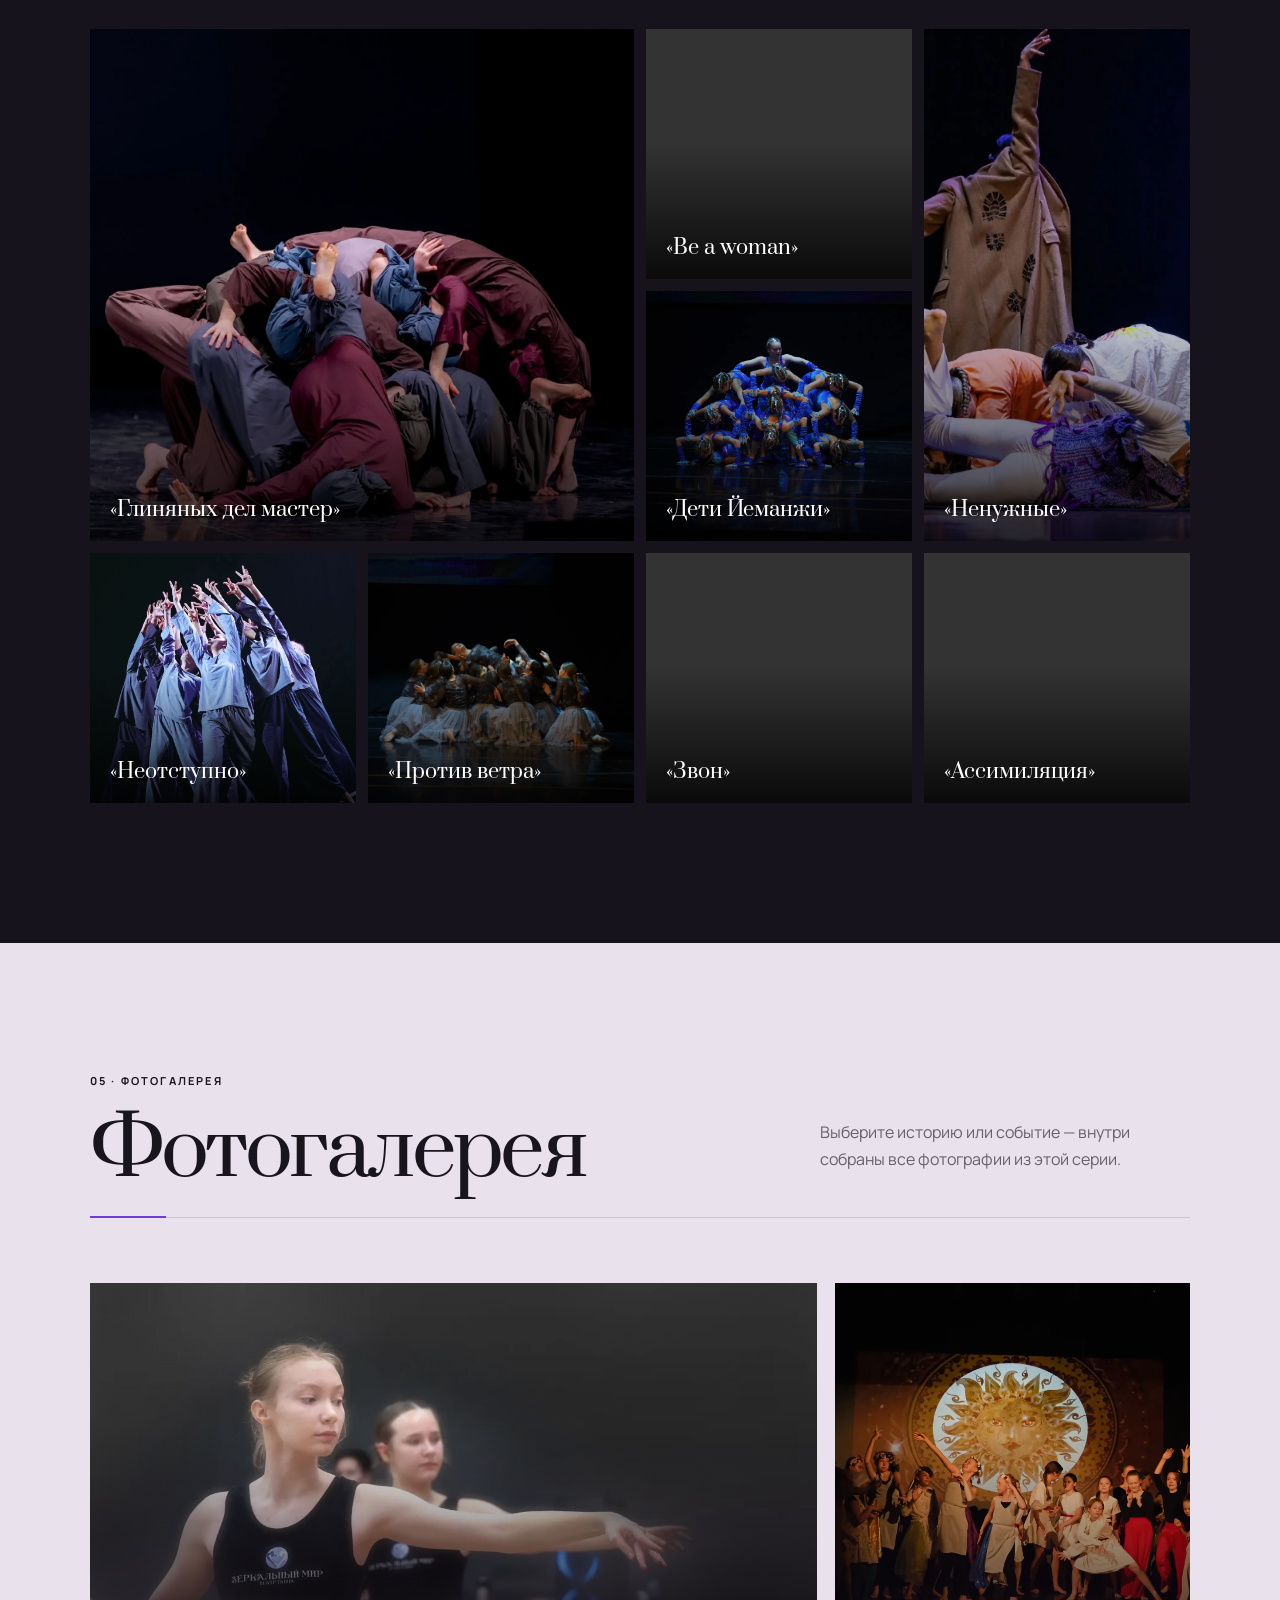
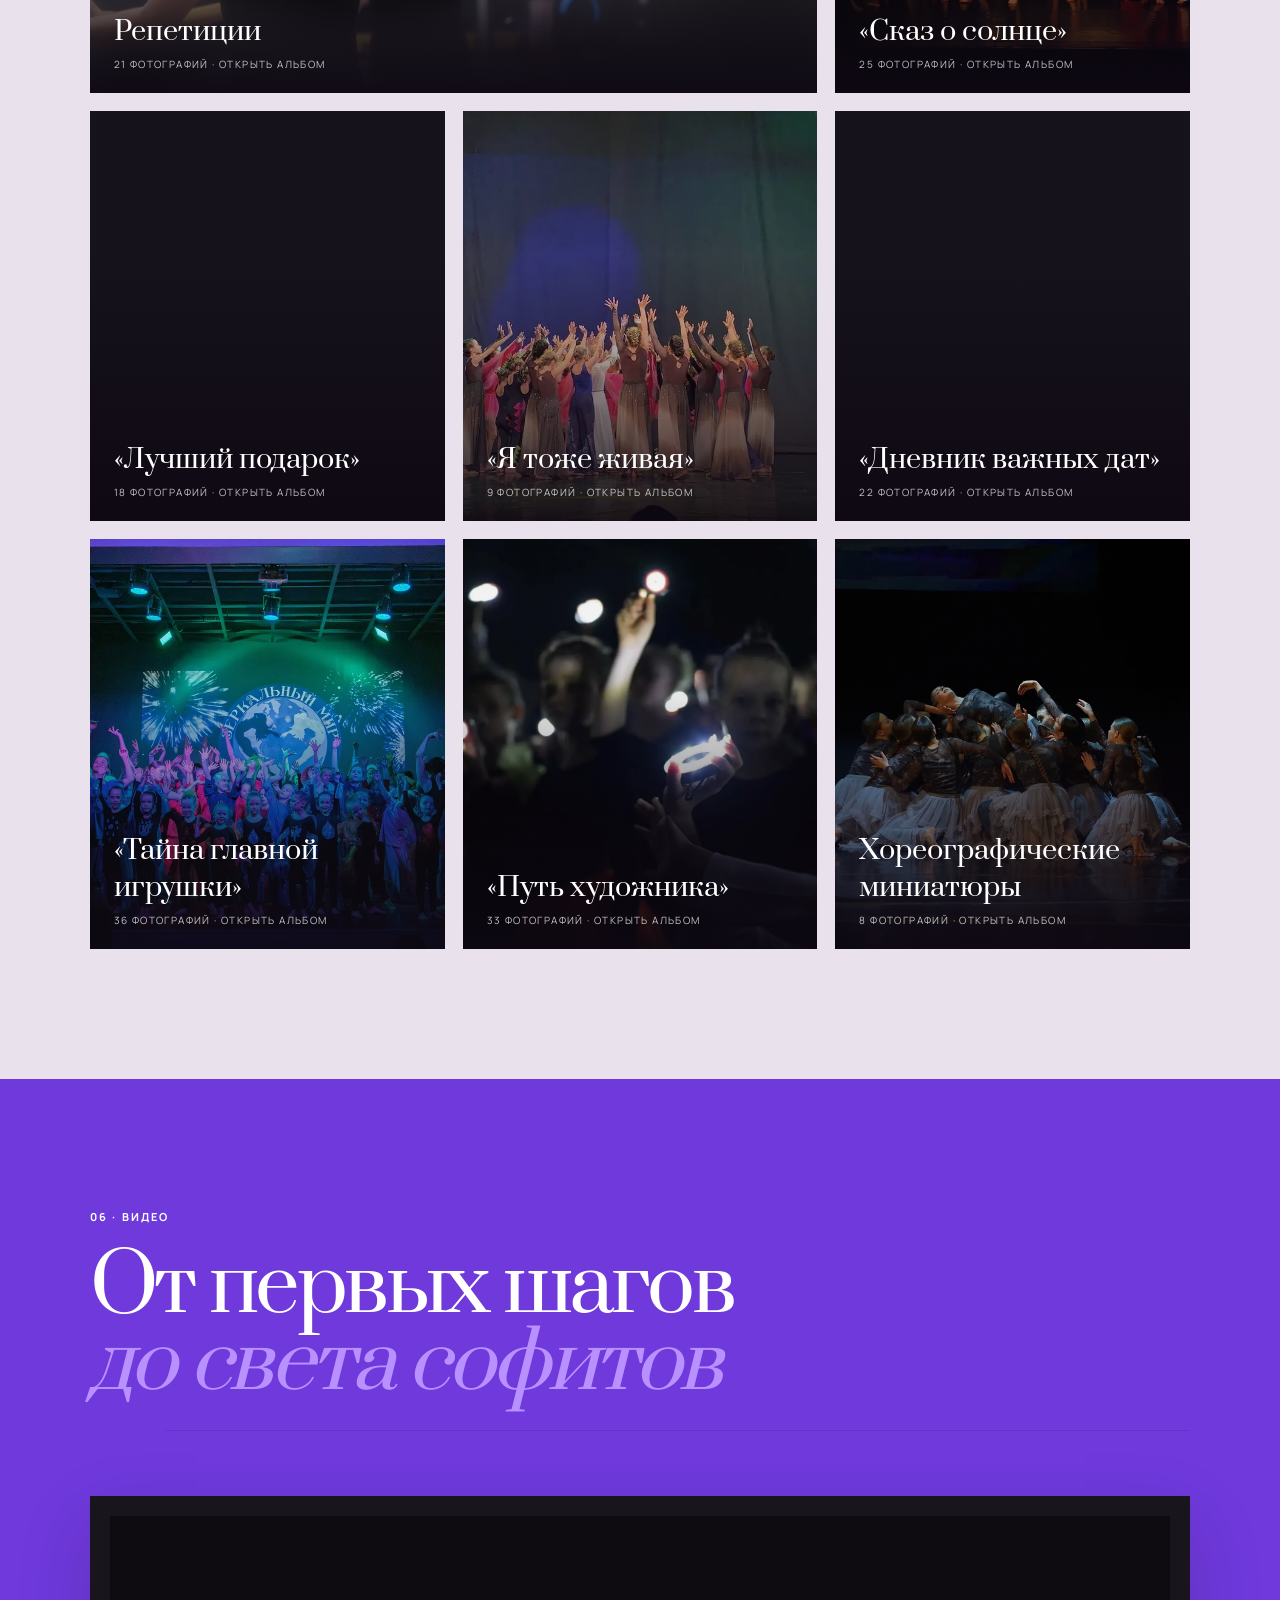
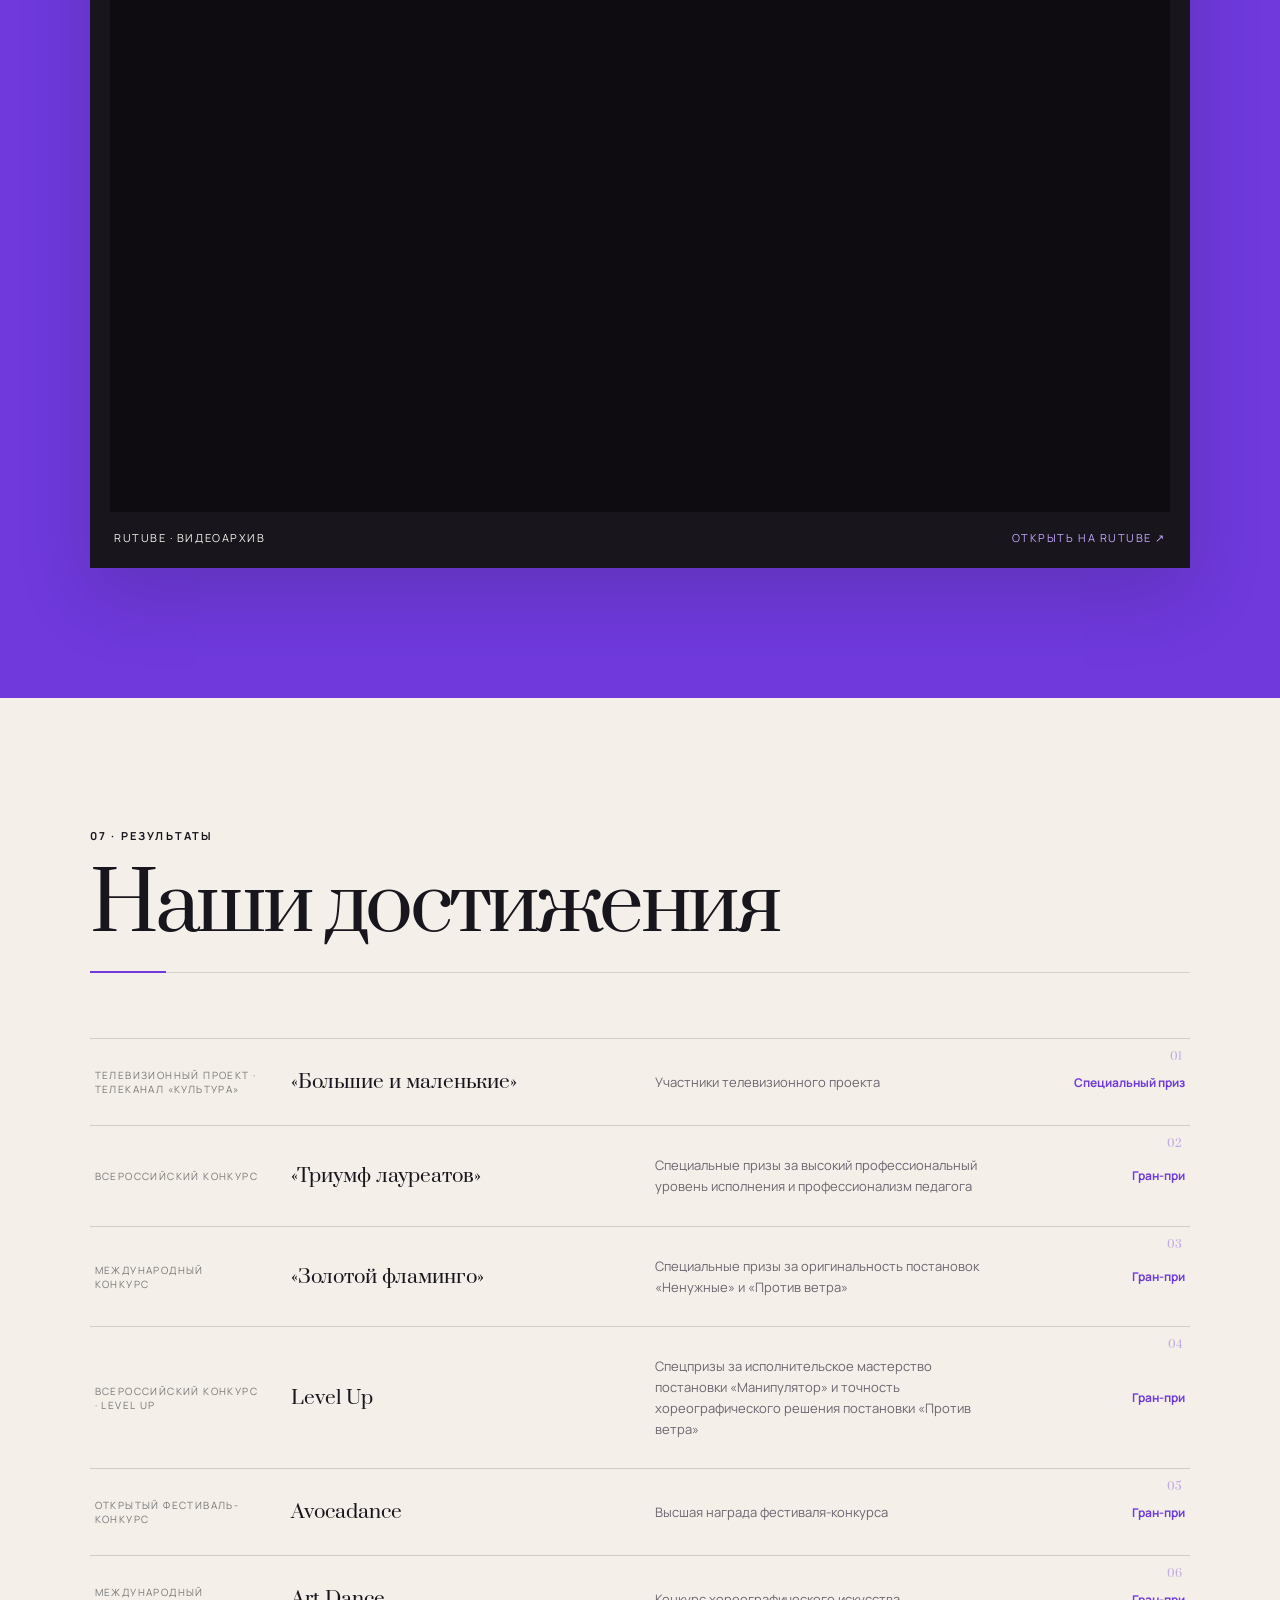
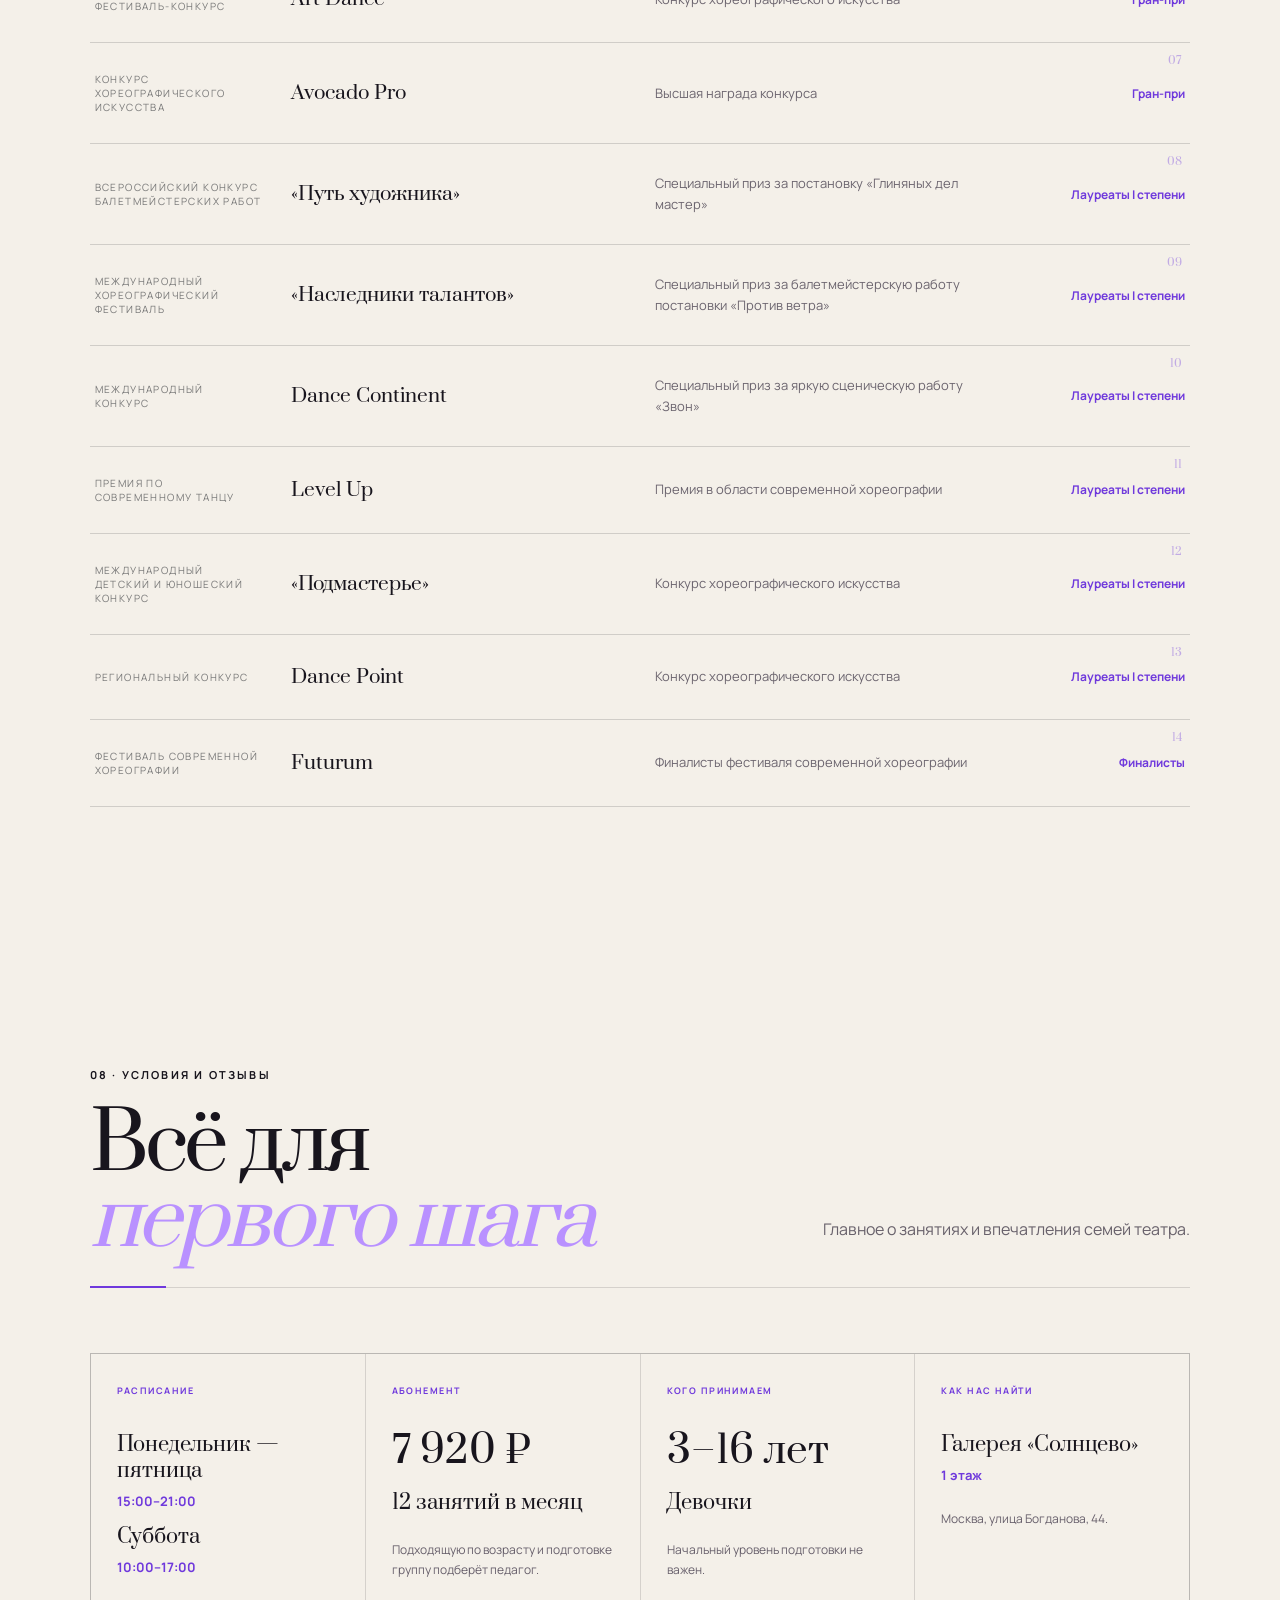
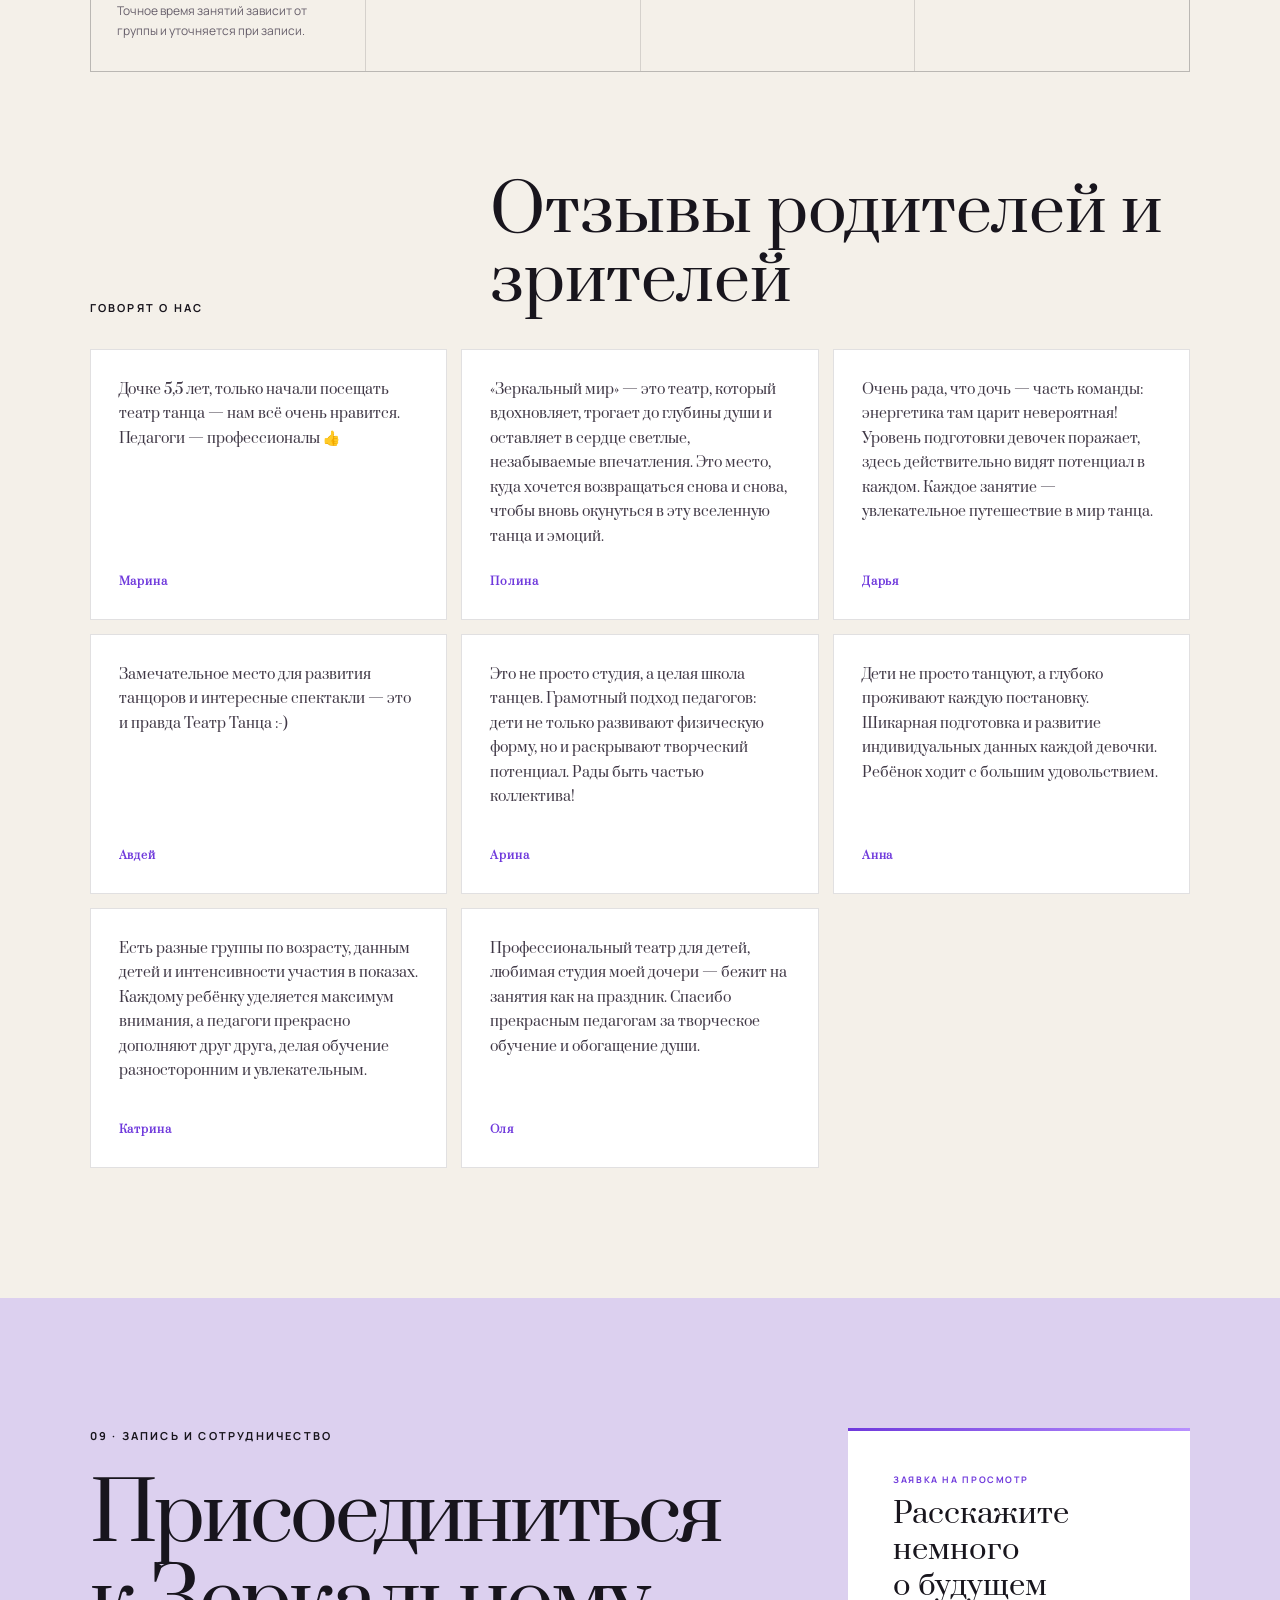
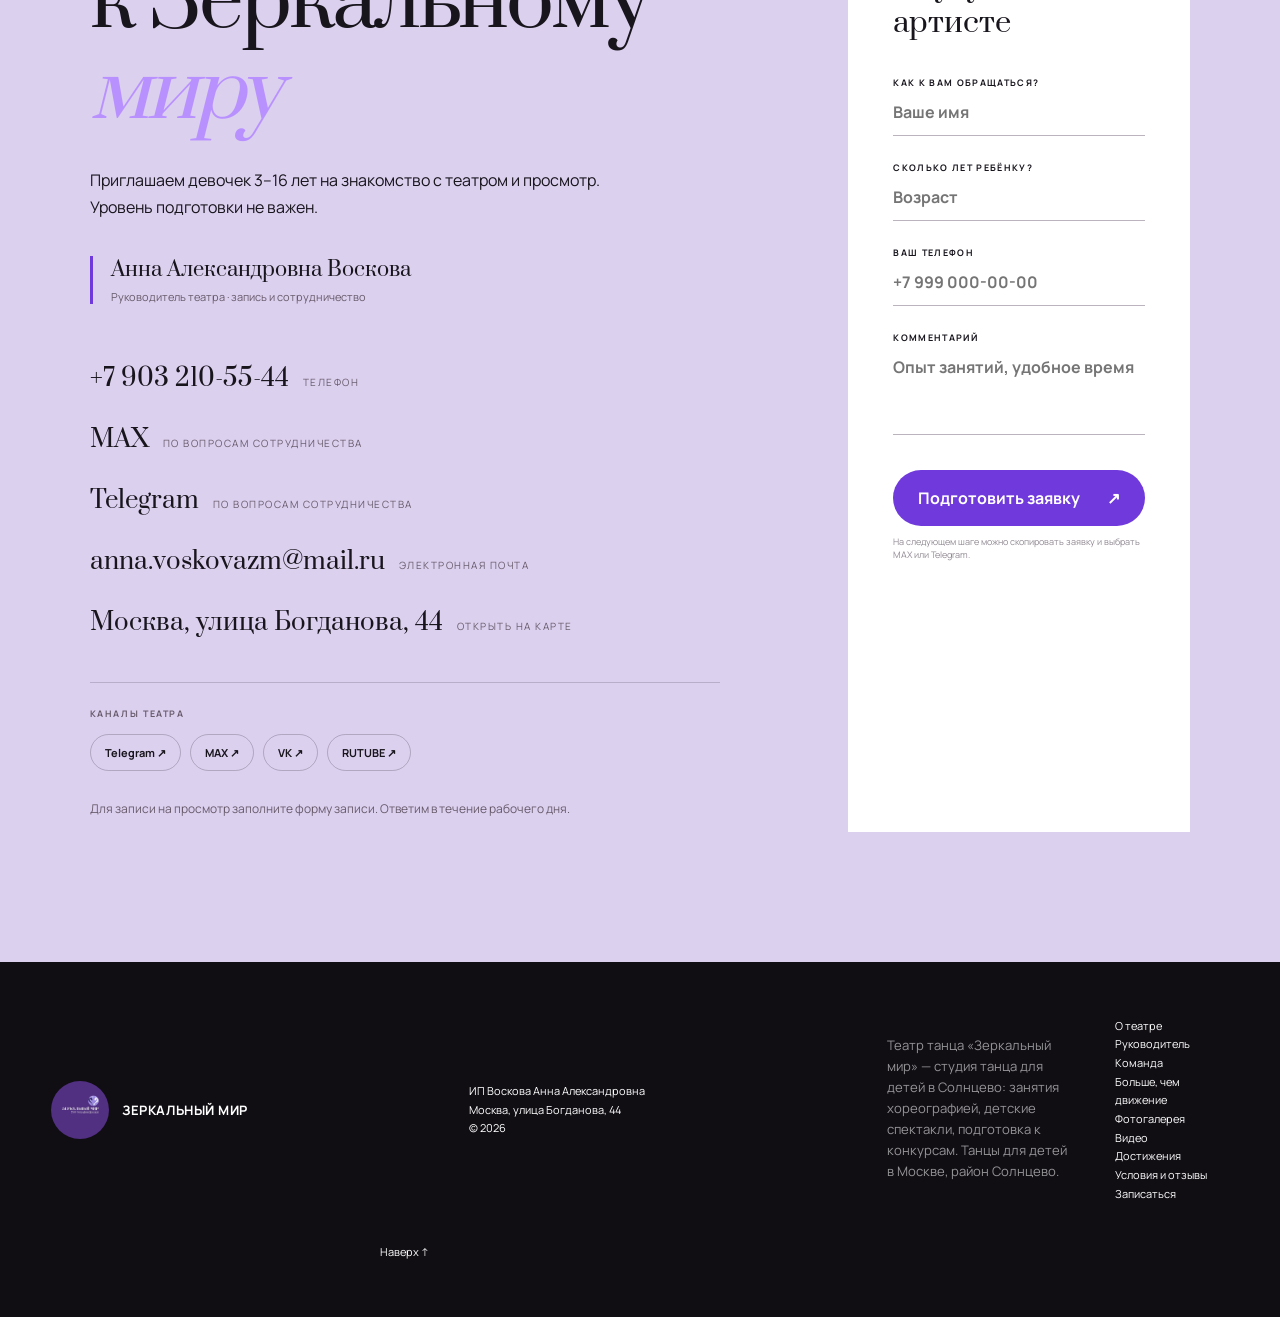
==== commit 5f608b23: "SEO: ключевые фразы танцы Солнцево, студия танца, sitemap" ====
--- a/index.html
+++ b/index.html
@@ -10,9 +10,9 @@
     <meta name="geo.placename" content="Москва" />
     <meta
       name="description"
-      content="Театр танца Анны Восковой «Зеркальный мир» — творческое пространство для развития детей через искусство танца."
+      content="Танцевальная студия в Солнцево (Москва): театр танца Анны Восковой «Зеркальный мир». Занятия хореографией и танцами для детей, детские спектакли, подготовка к конкурсам. Запись открыта."
     />
-      <title>Вместе в каждом движении — театр танца Анны Восковой</title>
+      <title>Театр танца «Зеркальный мир» — танцы для детей в Солнцево, Москва</title>
     <link rel="preconnect" href="https://fonts.googleapis.com" />
     <link rel="preconnect" href="https://fonts.gstatic.com" crossorigin />
     <link rel="icon" href="логотип-mark.webp" type="image/webp" />
@@ -25,14 +25,18 @@
         "@context": "https://schema.org",
         "@type": "DanceGroup",
         "name": "Театр танца Анны Восковой «Зеркальный мир»",
+        "alternateName": "Студия танца «Зеркальный мир» — Солнцево",
         "telephone": "+7 903 210-55-44",
         "email": "anna.voskovazm@mail.ru",
         "priceRange": "7920 RUB / 12 занятий в месяц",
+        "keywords": "танцы солнцево, студия танца солнцево, хореография для детей солнцево, школа танцев солнцево, детский танцевальный коллектив москва, театр танца зеркальный мир, танцы для детей москва западный округ",
+        "areaServed": { "@type": "Place", "name": "Москва, район Солнцево" },
         "hasMap": "https://yandex.ru/maps/org/zerkalny_mir/115555938647/",
         "address": {
           "@type": "PostalAddress",
           "streetAddress": "улица Богданова, 44",
           "addressLocality": "Москва",
+          "addressRegion": "Москва",
           "addressCountry": "RU"
         },
         "openingHoursSpecification": [
@@ -1173,6 +1177,7 @@
         ><img src="Логотип.webp" alt="" /><span>Зеркальный мир</span></a
       >
       <p>ИП Воскова Анна Александровна<br />Москва, улица Богданова, 44<br />© 2026</p>
+      <p class="footer-seo">Театр танца «Зеркальный мир» — студия танца для детей в Солнцево: занятия хореографией, детские спектакли, подготовка к конкурсам. Танцы для детей в Москве, район Солнцево.</p>
       <div>
         <a href="#about">О театре</a><a href="#director">Руководитель</a
         ><a href="#team">Команда</a><a href="#projects">Больше, чем движение</a
--- a/styles.css
+++ b/styles.css
@@ -3985,3 +3985,5 @@
 .header.nav-fit-mobile .nav {
   z-index: 25;
 }
+
+.footer-seo{margin-top:10px;max-width:560px;font-size:.82rem;line-height:1.6;opacity:.55}
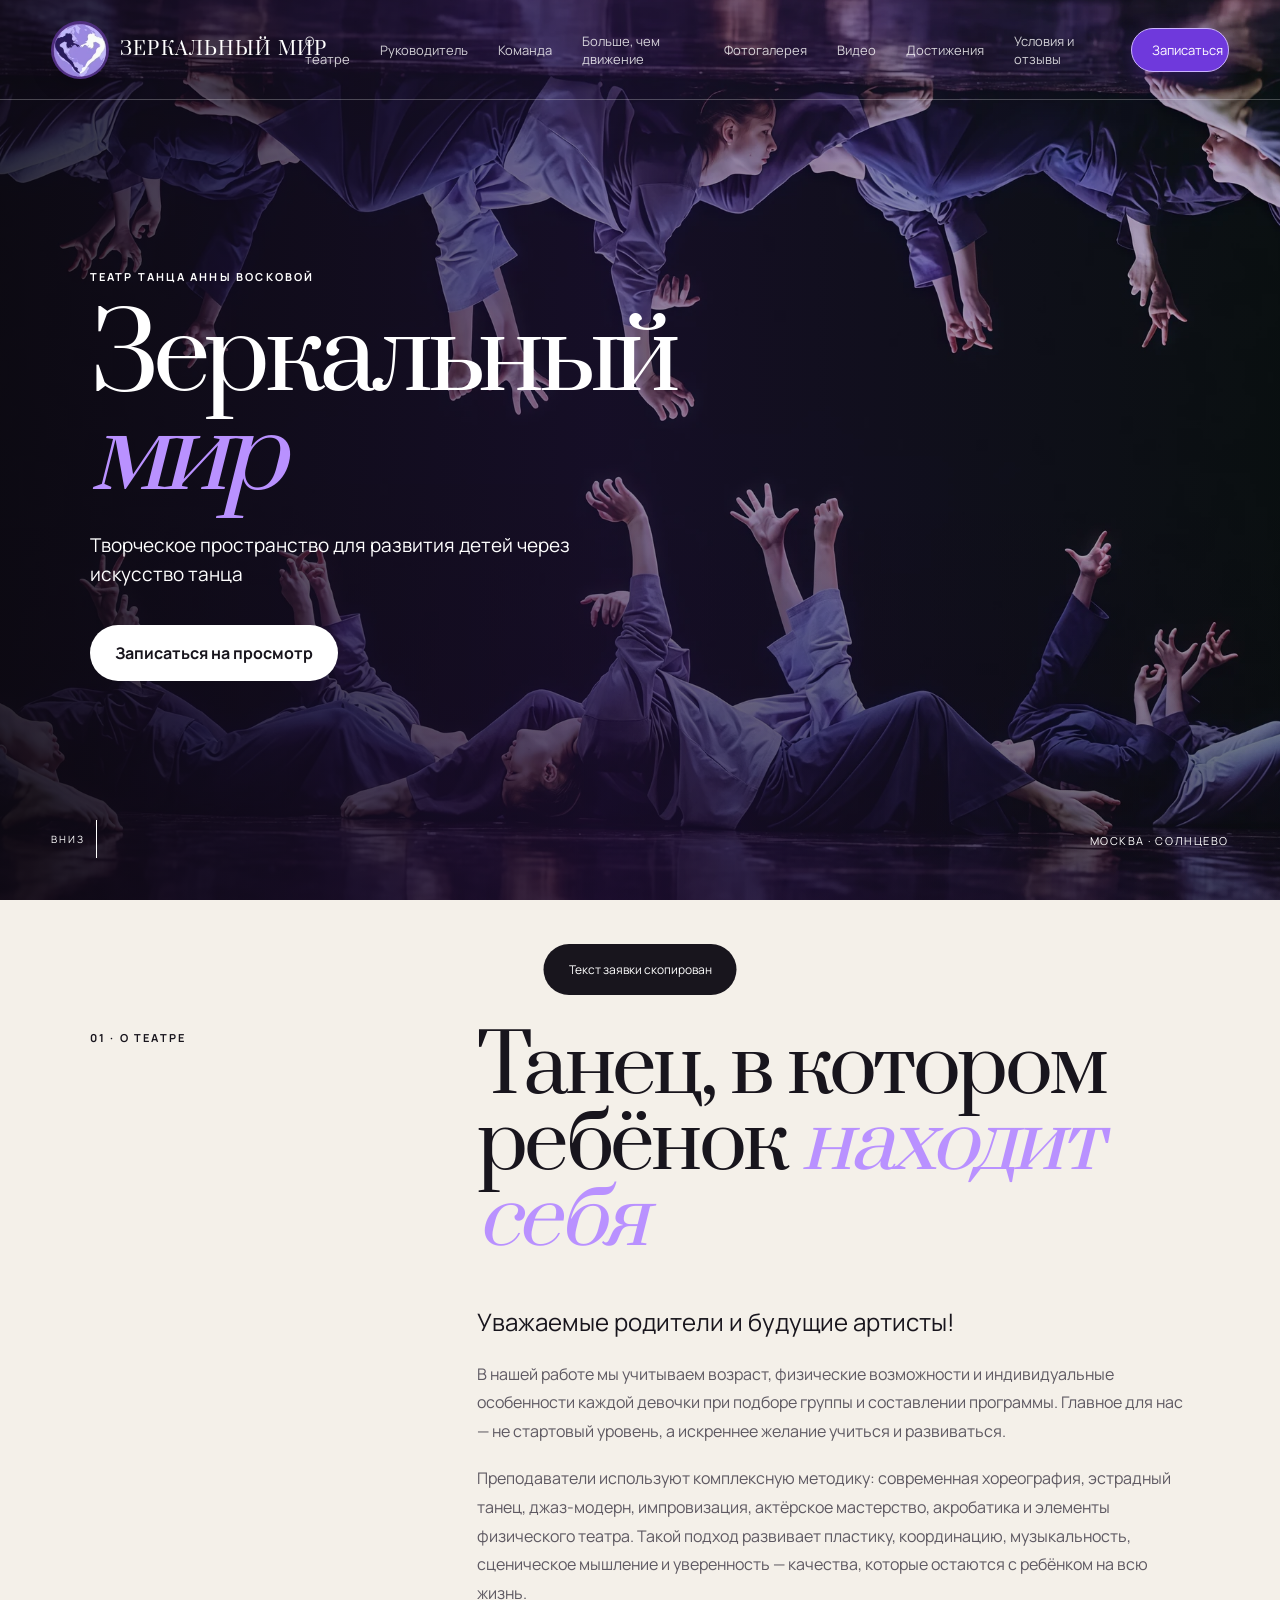
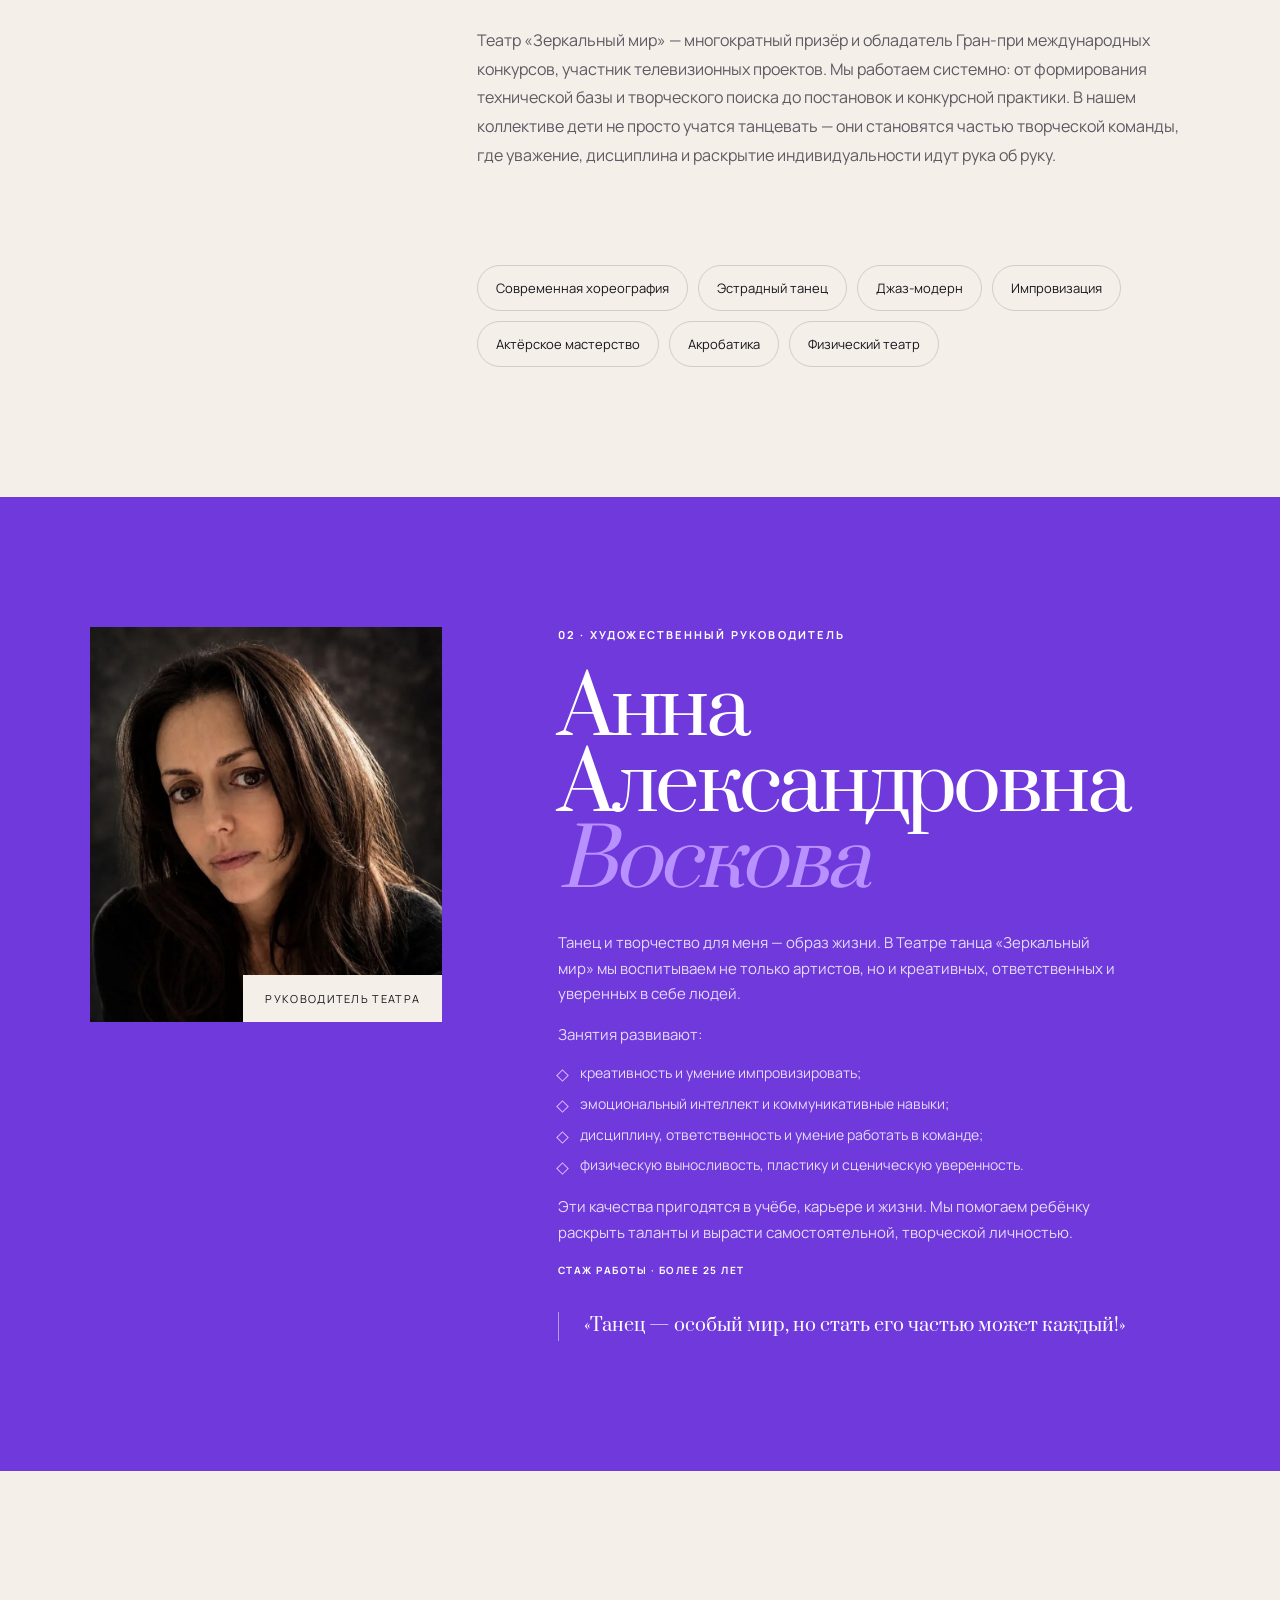
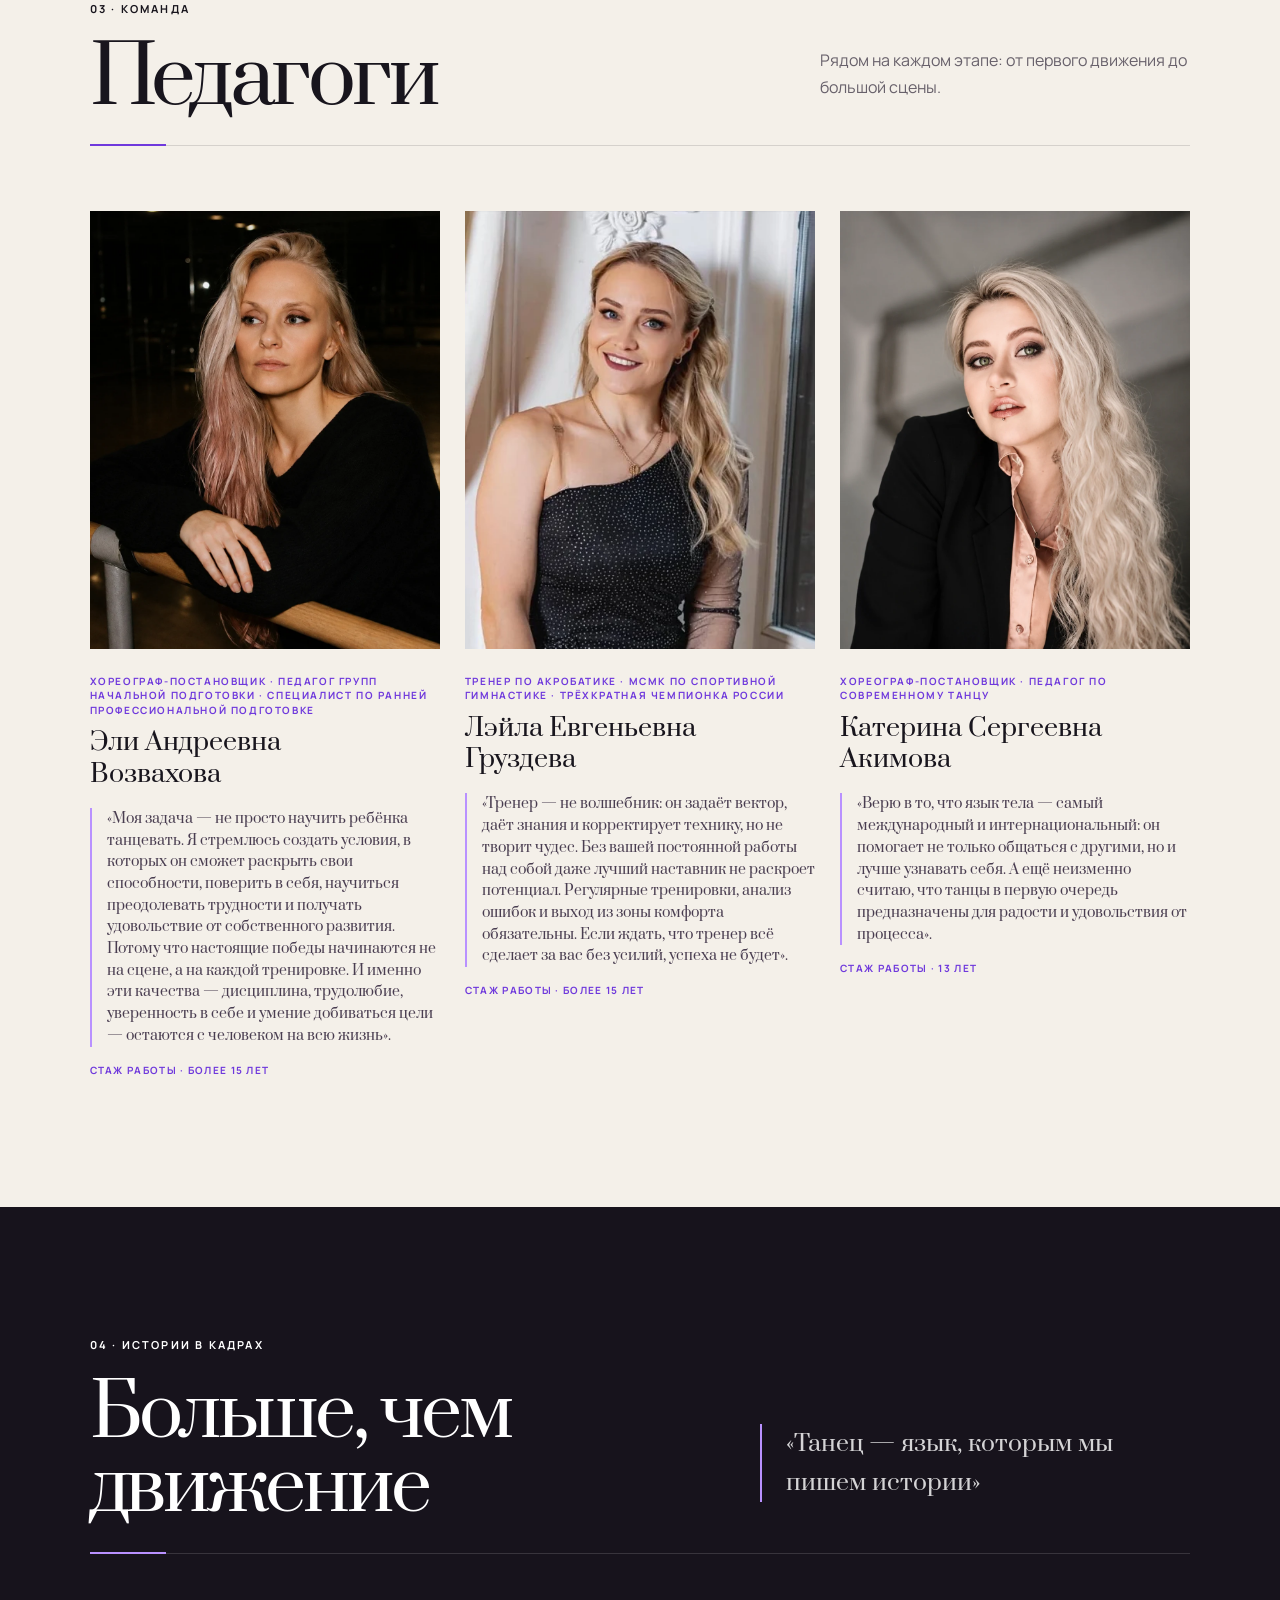
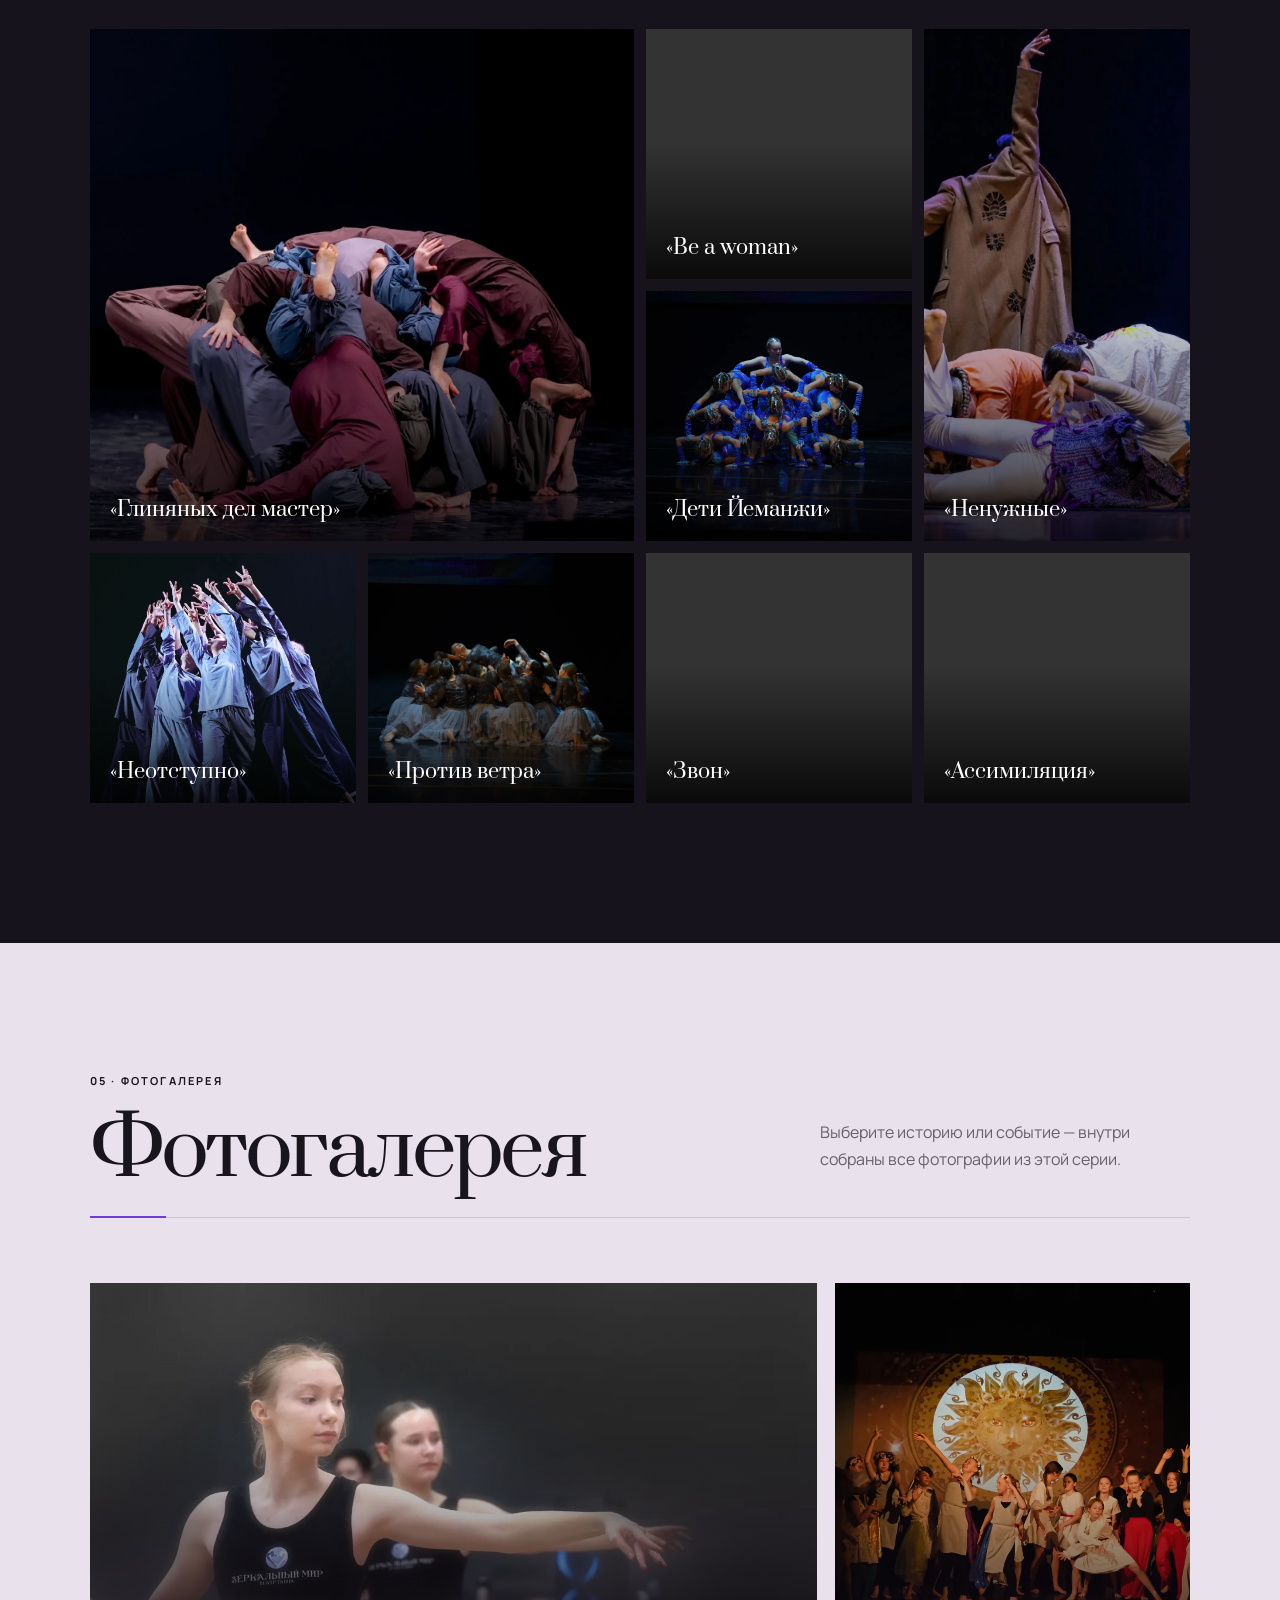
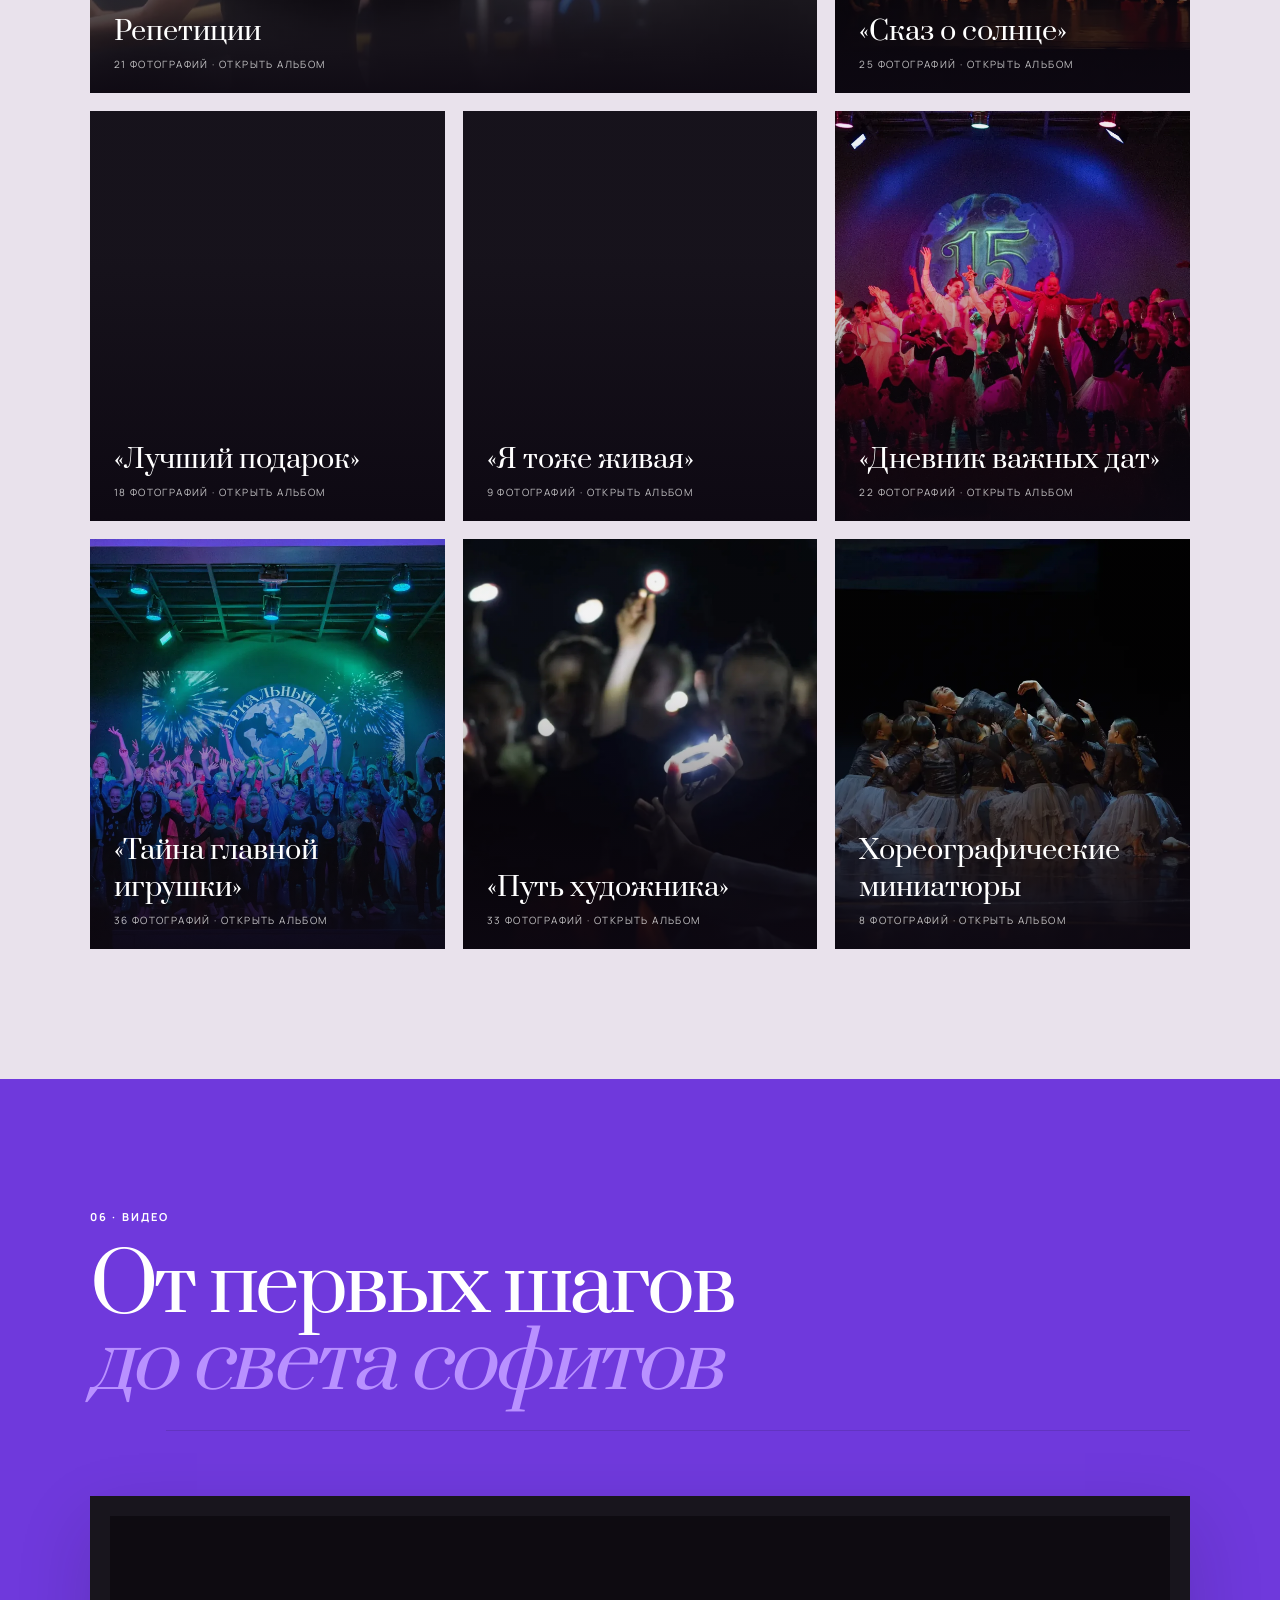
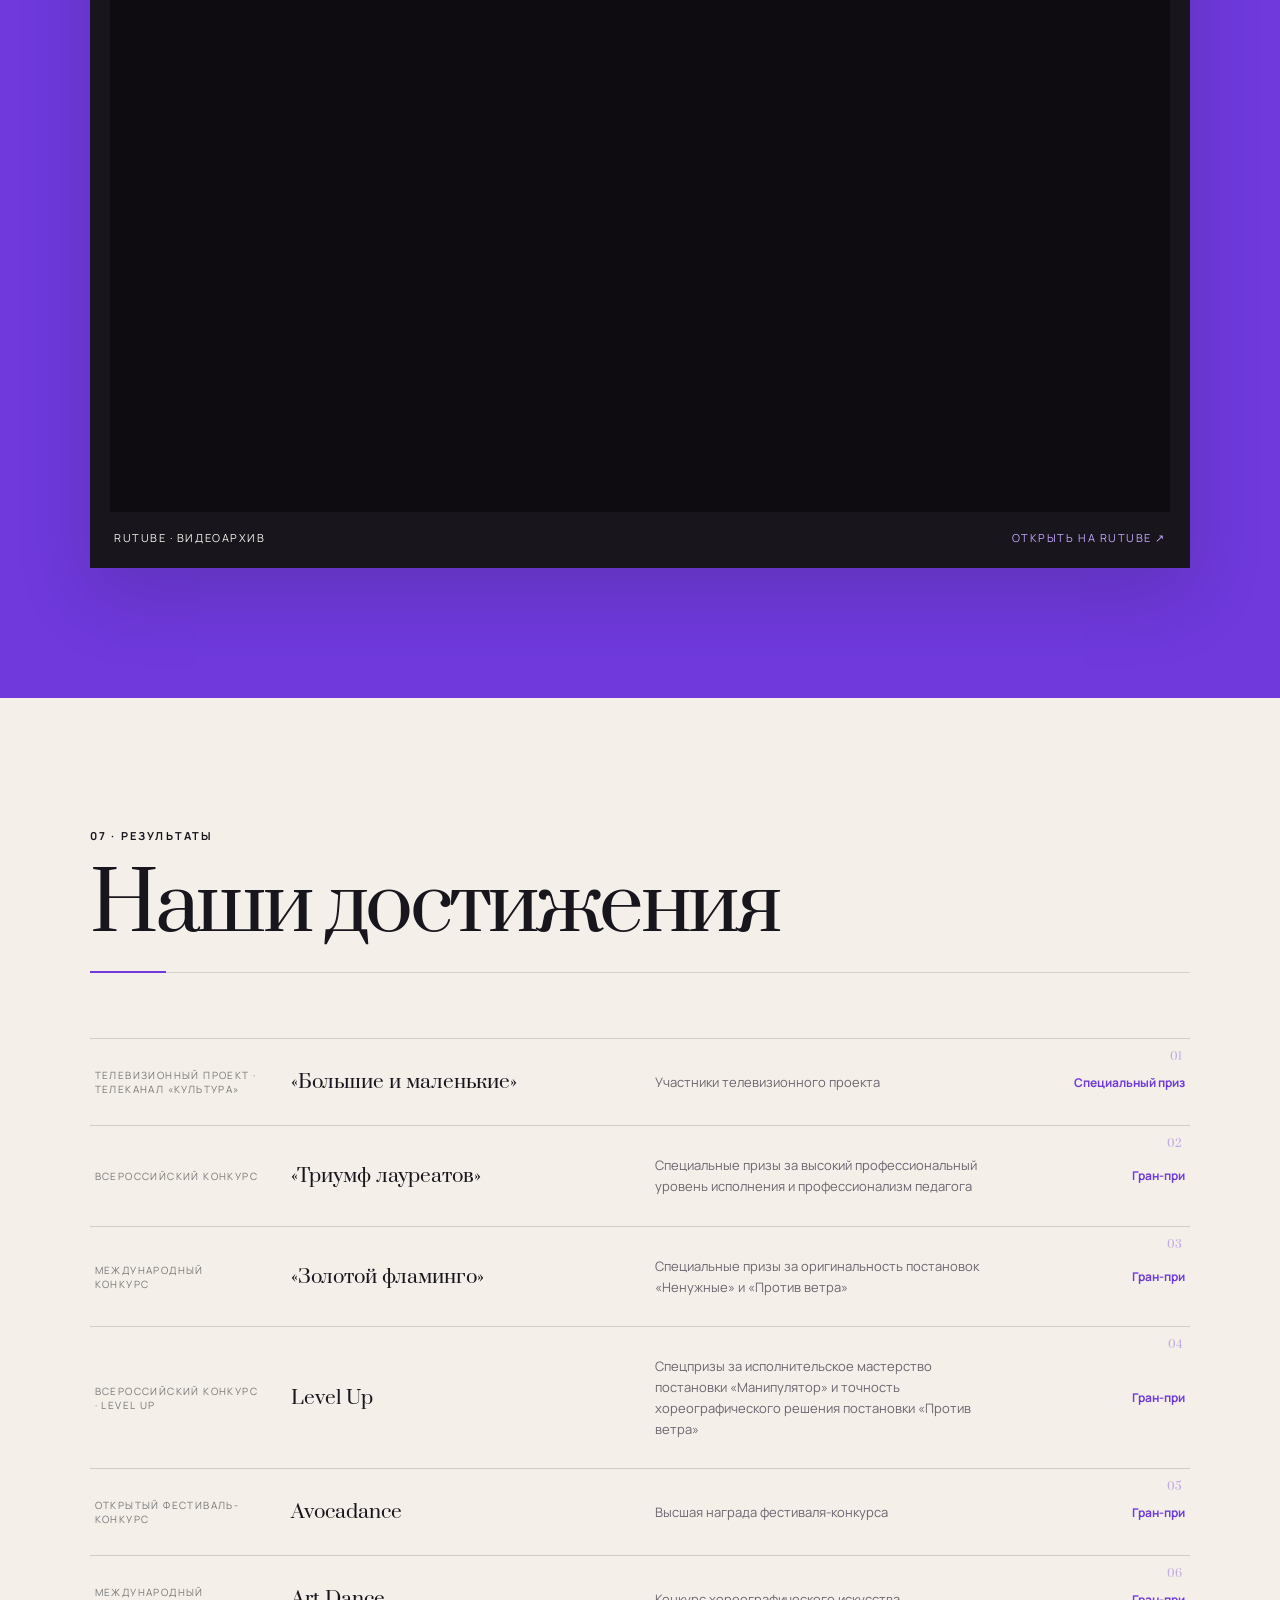
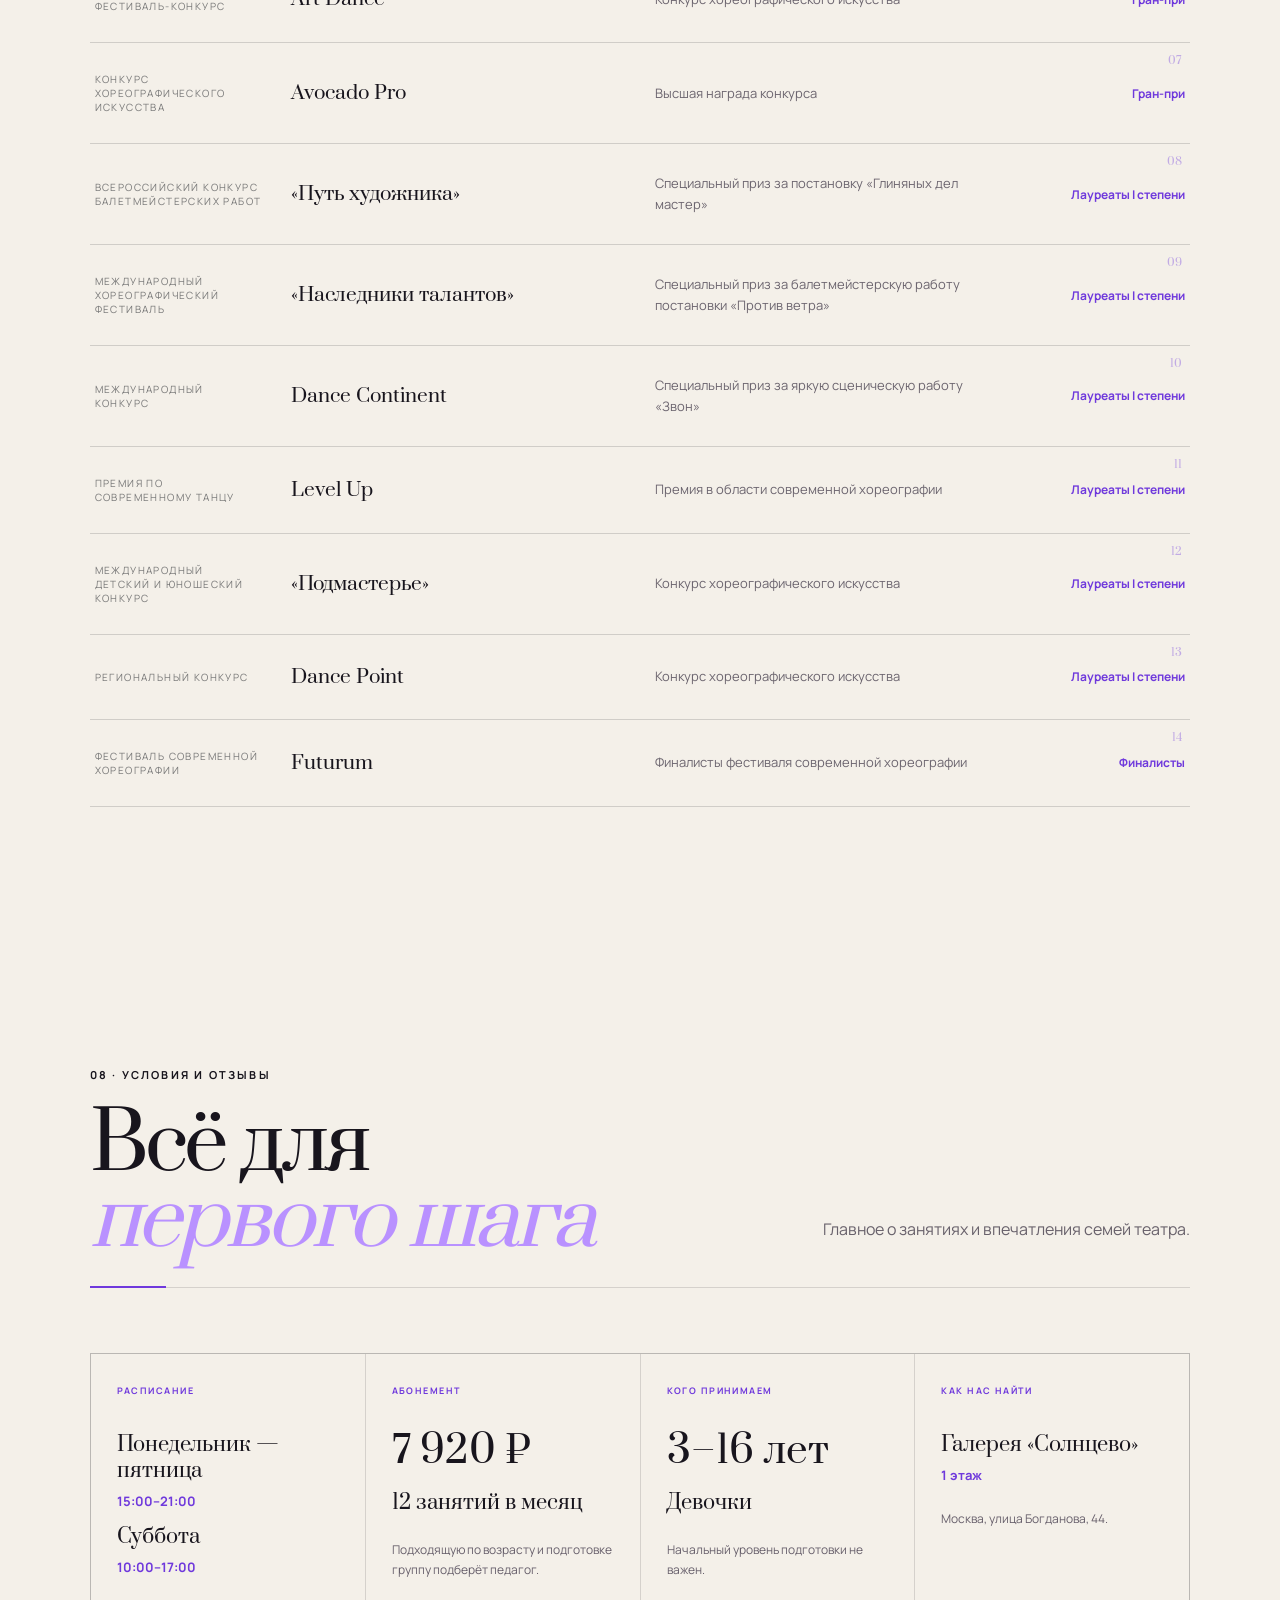
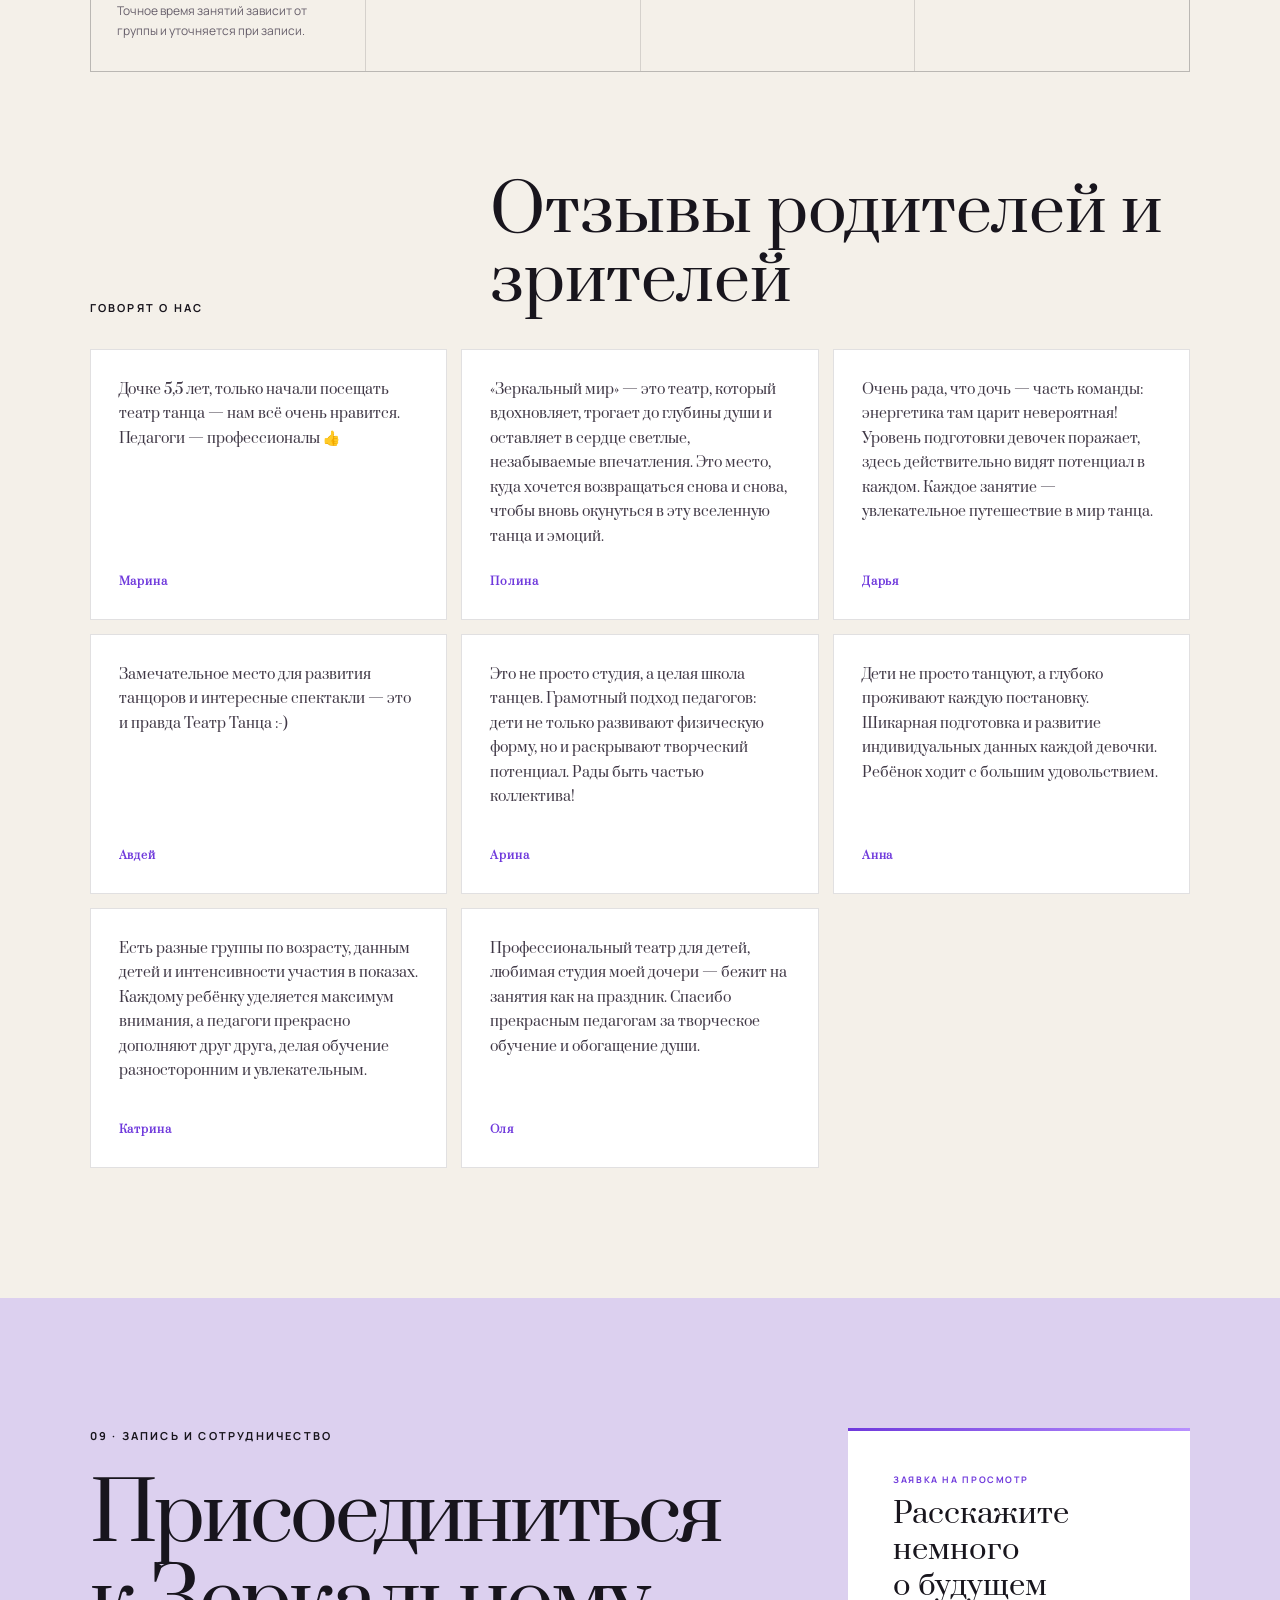
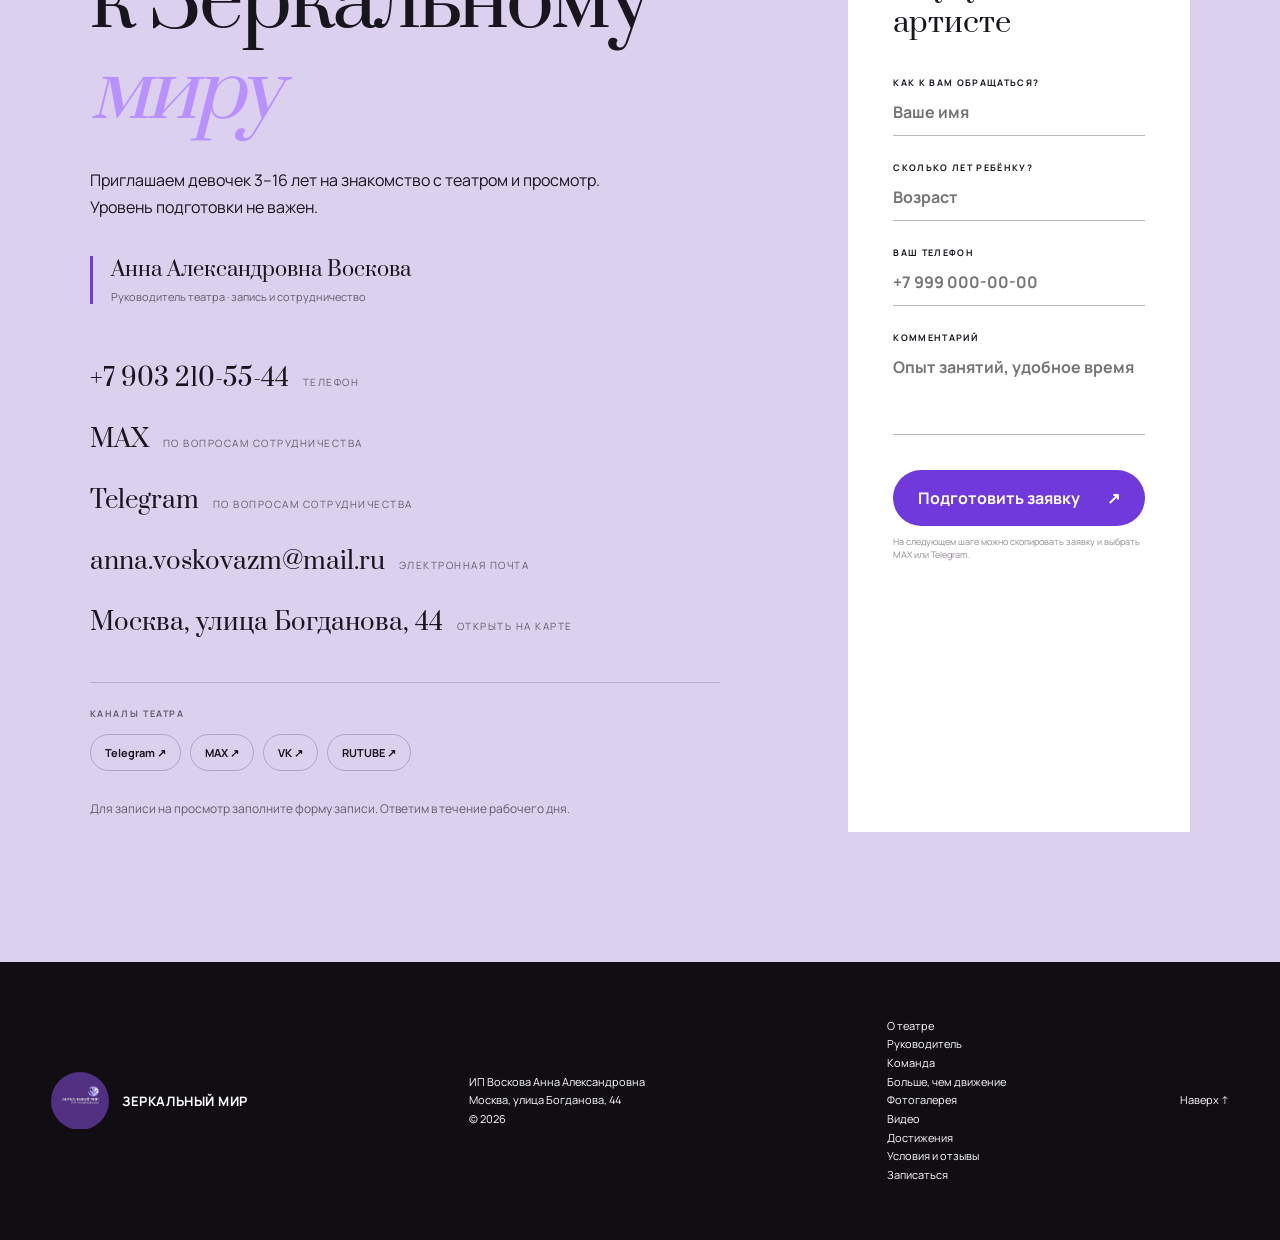
==== commit 87f13c5f: "Revert "SEO: ключевые фразы танцы Солнцево, студия танца, sitemap" This reverts commit 5f608b23d2bd5" ====
--- a/index.html
+++ b/index.html
@@ -10,9 +10,9 @@
     <meta name="geo.placename" content="Москва" />
     <meta
       name="description"
-      content="Танцевальная студия в Солнцево (Москва): театр танца Анны Восковой «Зеркальный мир». Занятия хореографией и танцами для детей, детские спектакли, подготовка к конкурсам. Запись открыта."
+      content="Театр танца Анны Восковой «Зеркальный мир» — творческое пространство для развития детей через искусство танца."
     />
-      <title>Театр танца «Зеркальный мир» — танцы для детей в Солнцево, Москва</title>
+      <title>Вместе в каждом движении — театр танца Анны Восковой</title>
     <link rel="preconnect" href="https://fonts.googleapis.com" />
     <link rel="preconnect" href="https://fonts.gstatic.com" crossorigin />
     <link rel="icon" href="логотип-mark.webp" type="image/webp" />
@@ -25,18 +25,14 @@
         "@context": "https://schema.org",
         "@type": "DanceGroup",
         "name": "Театр танца Анны Восковой «Зеркальный мир»",
-        "alternateName": "Студия танца «Зеркальный мир» — Солнцево",
         "telephone": "+7 903 210-55-44",
         "email": "anna.voskovazm@mail.ru",
         "priceRange": "7920 RUB / 12 занятий в месяц",
-        "keywords": "танцы солнцево, студия танца солнцево, хореография для детей солнцево, школа танцев солнцево, детский танцевальный коллектив москва, театр танца зеркальный мир, танцы для детей москва западный округ",
-        "areaServed": { "@type": "Place", "name": "Москва, район Солнцево" },
         "hasMap": "https://yandex.ru/maps/org/zerkalny_mir/115555938647/",
         "address": {
           "@type": "PostalAddress",
           "streetAddress": "улица Богданова, 44",
           "addressLocality": "Москва",
-          "addressRegion": "Москва",
           "addressCountry": "RU"
         },
         "openingHoursSpecification": [
@@ -1177,7 +1173,6 @@
         ><img src="Логотип.webp" alt="" /><span>Зеркальный мир</span></a
       >
       <p>ИП Воскова Анна Александровна<br />Москва, улица Богданова, 44<br />© 2026</p>
-      <p class="footer-seo">Театр танца «Зеркальный мир» — студия танца для детей в Солнцево: занятия хореографией, детские спектакли, подготовка к конкурсам. Танцы для детей в Москве, район Солнцево.</p>
       <div>
         <a href="#about">О театре</a><a href="#director">Руководитель</a
         ><a href="#team">Команда</a><a href="#projects">Больше, чем движение</a
--- a/styles.css
+++ b/styles.css
@@ -3985,5 +3985,3 @@
 .header.nav-fit-mobile .nav {
   z-index: 25;
 }
-
-.footer-seo{margin-top:10px;max-width:560px;font-size:.82rem;line-height:1.6;opacity:.55}
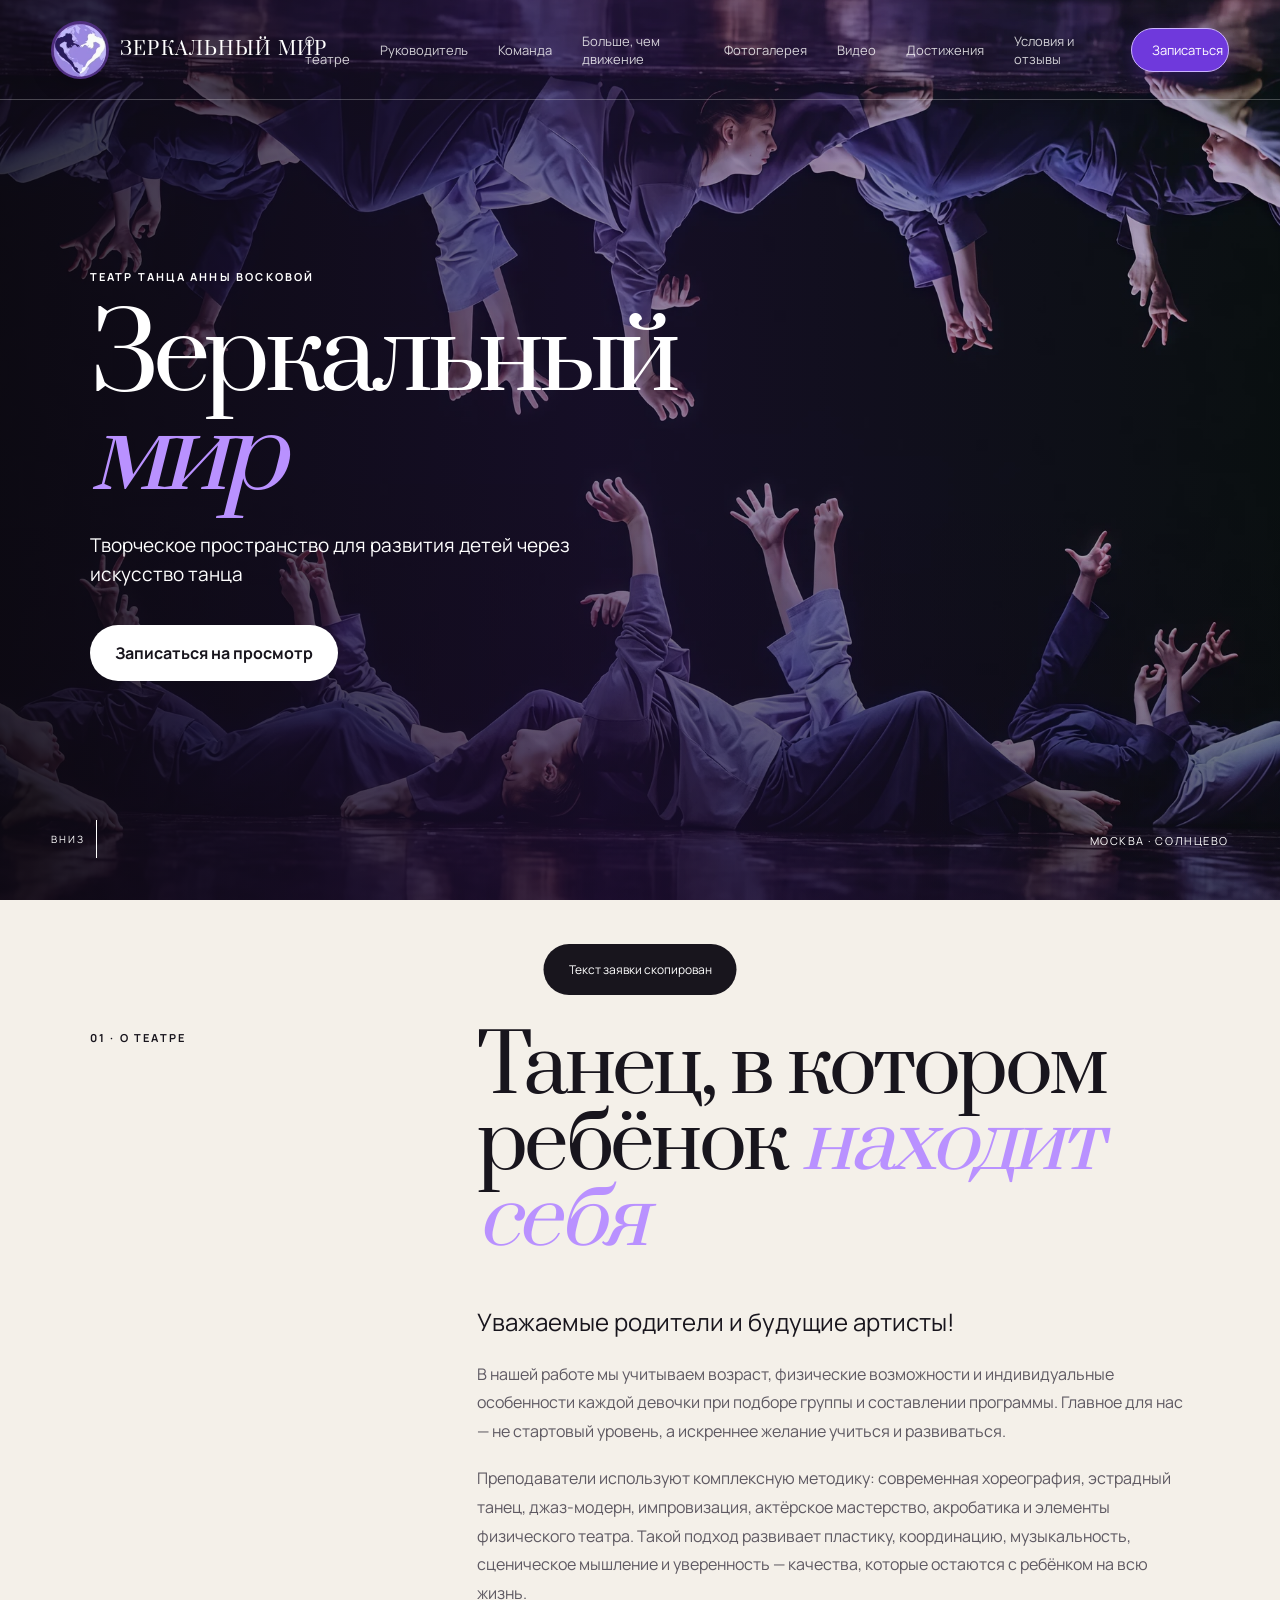
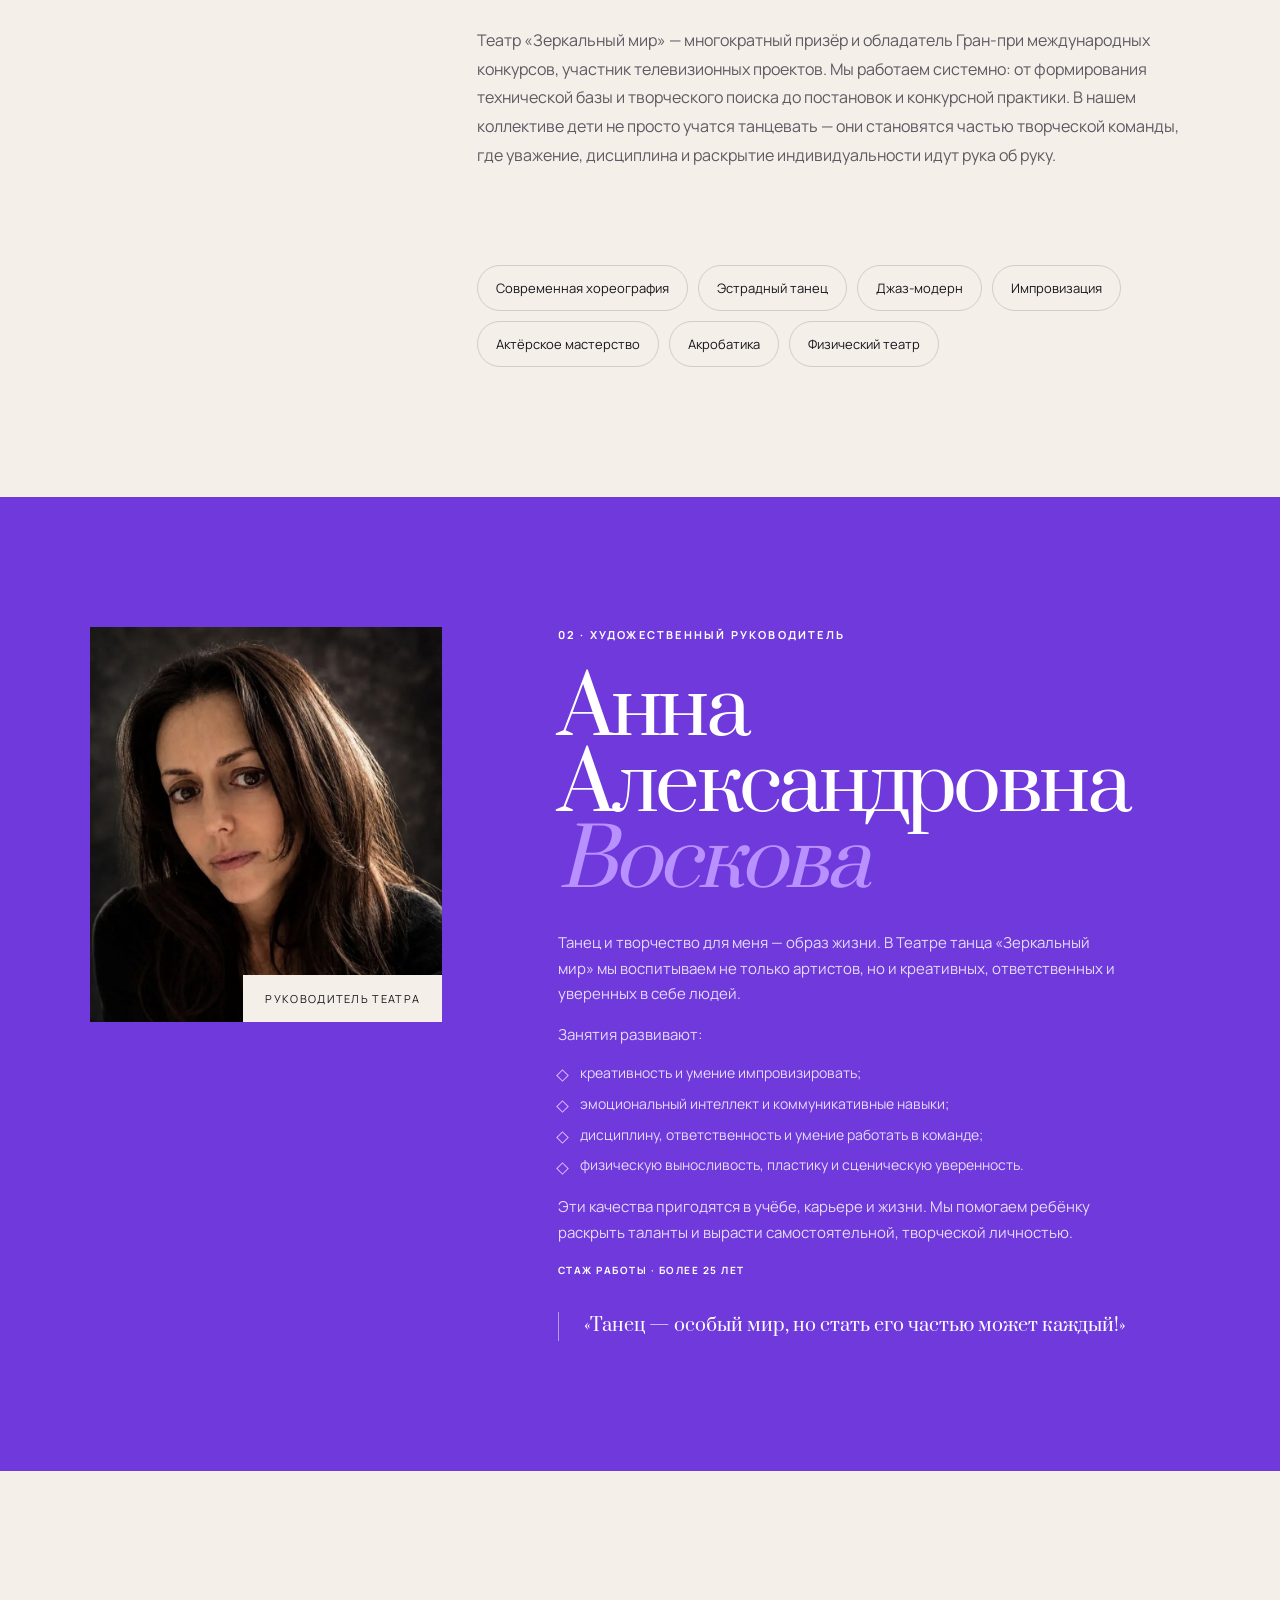
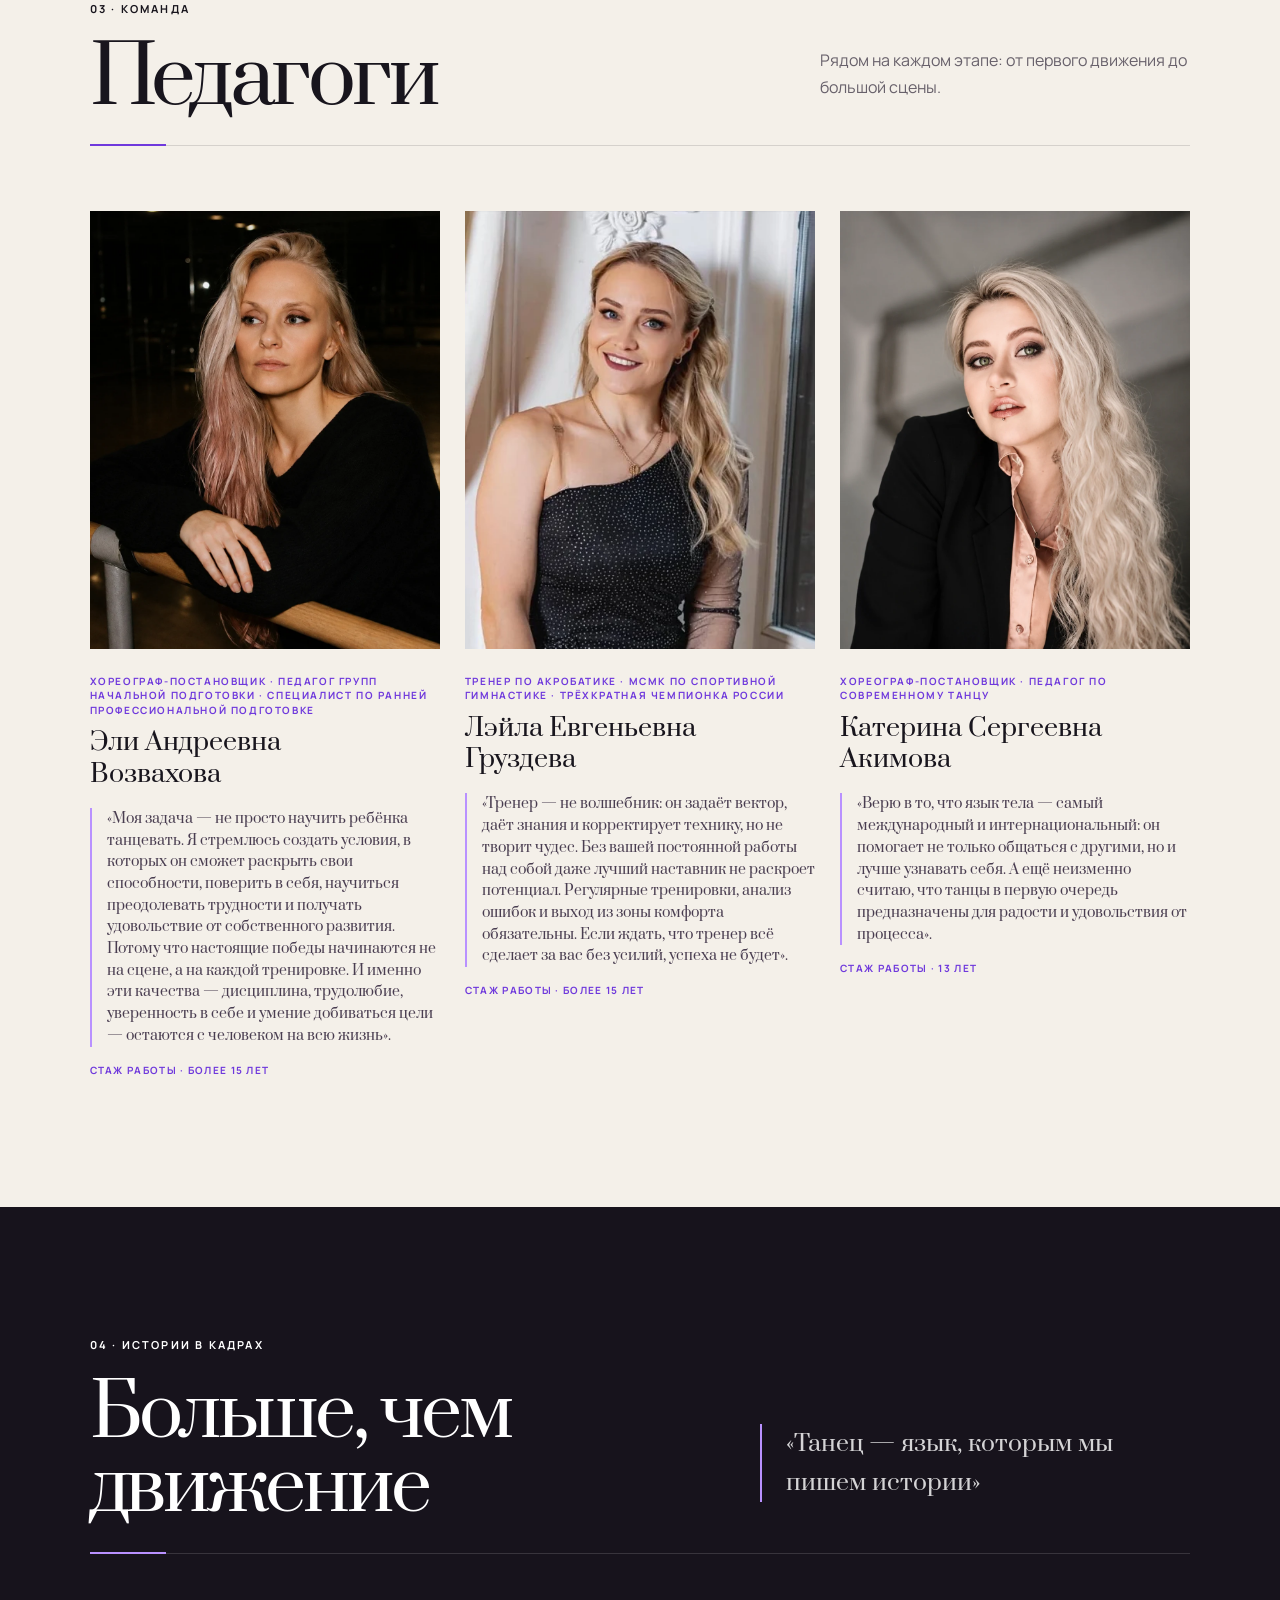
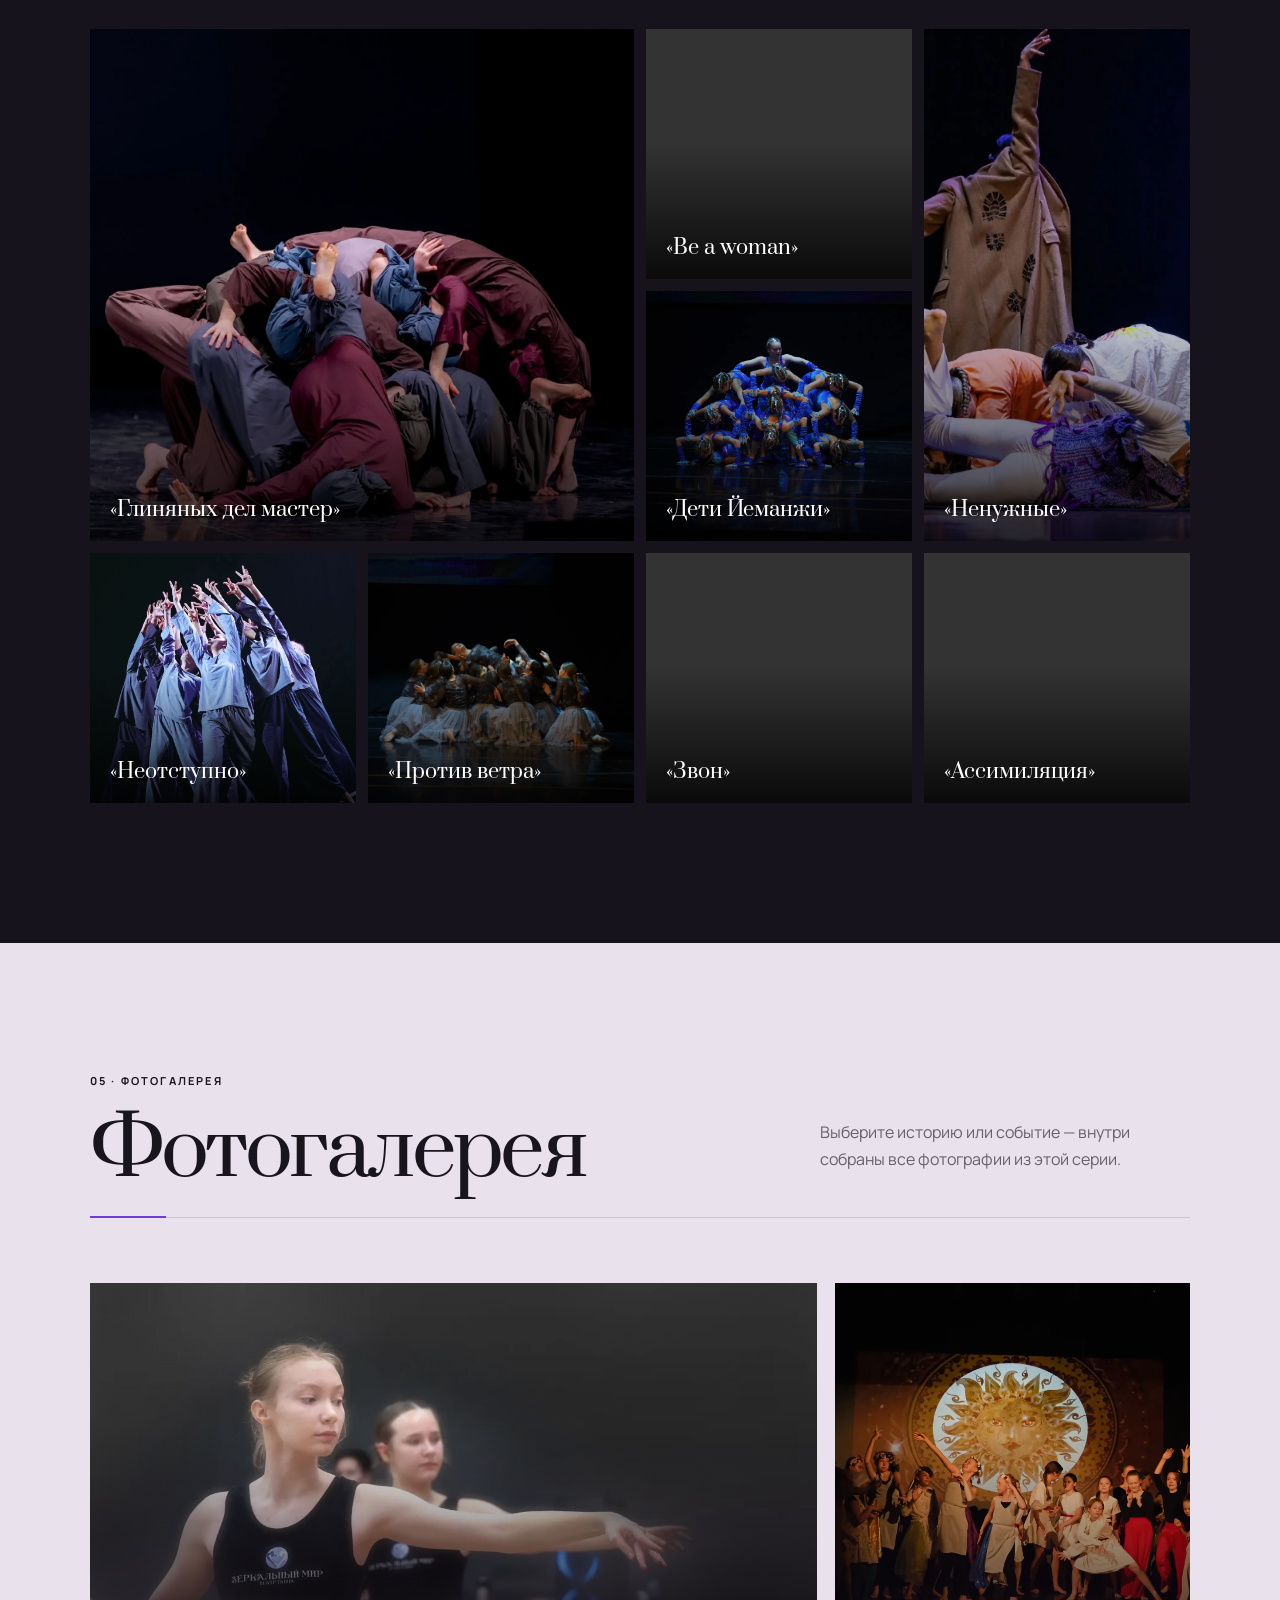
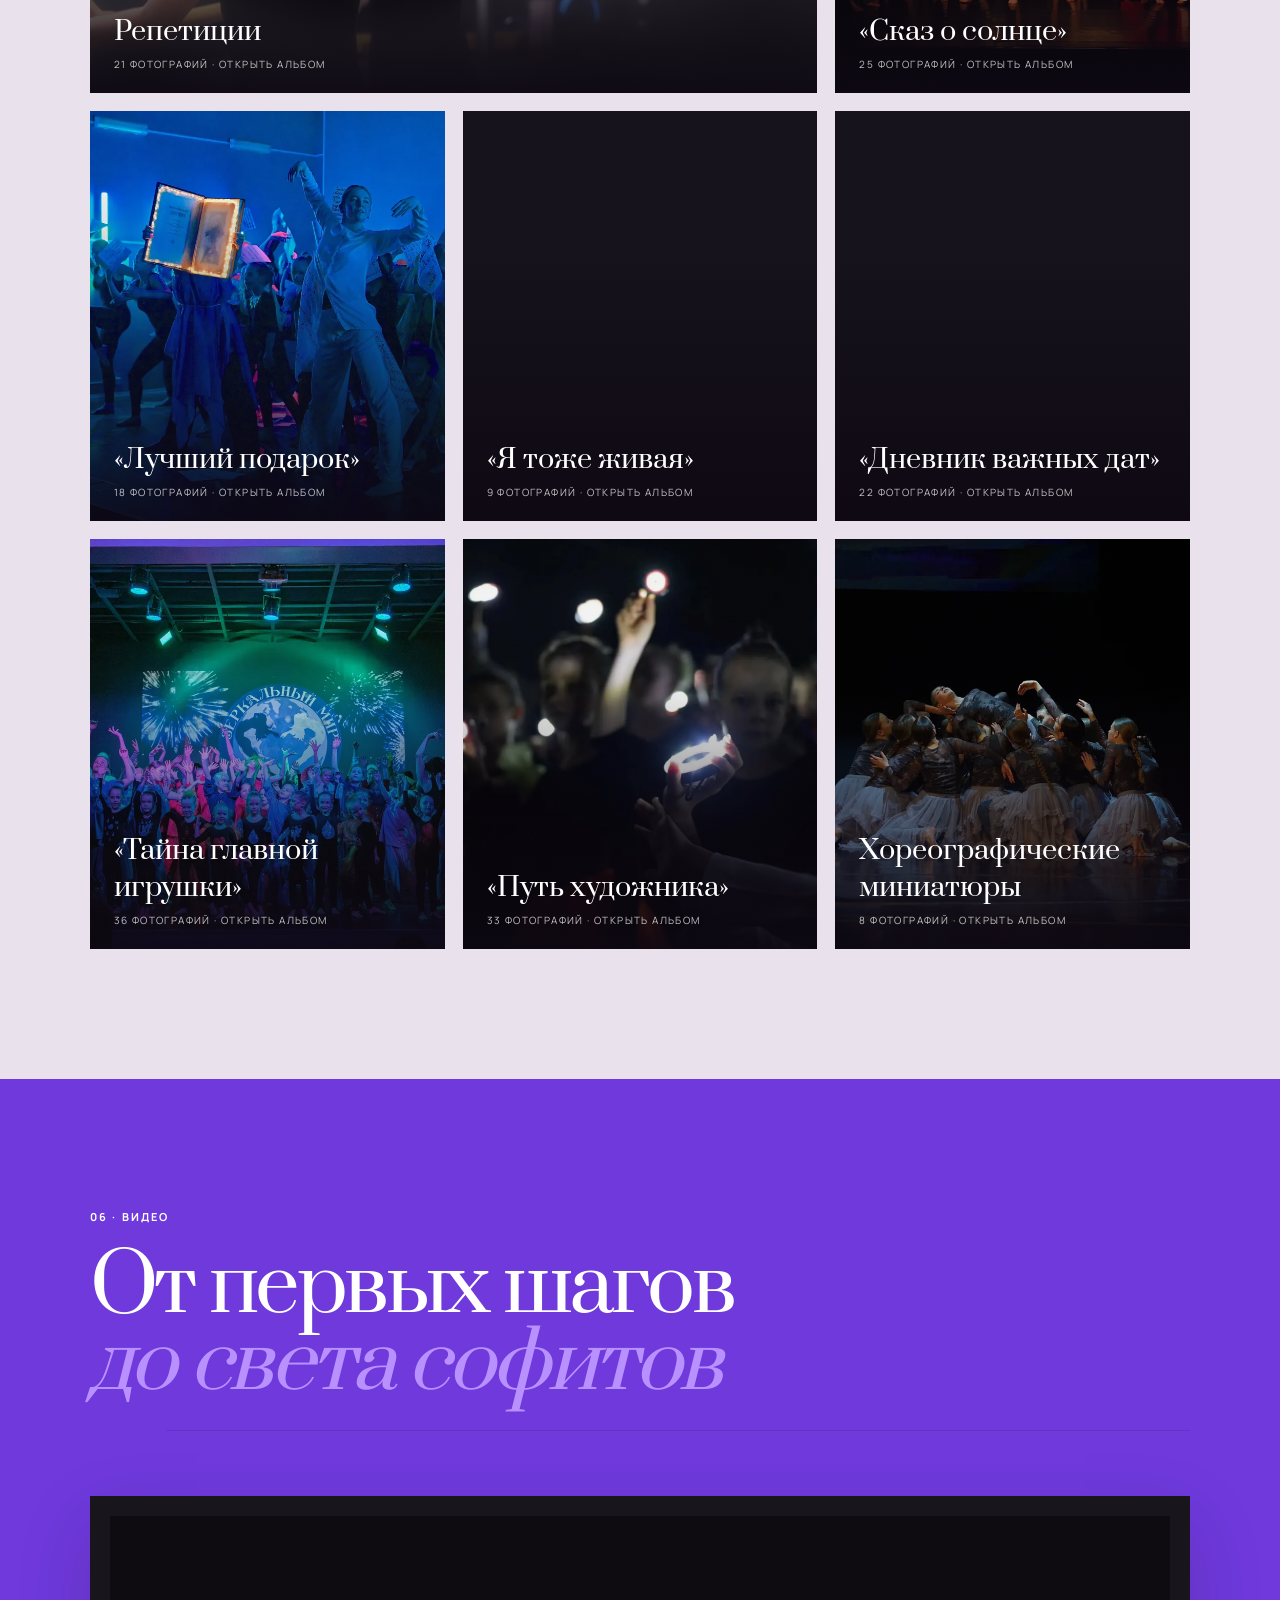
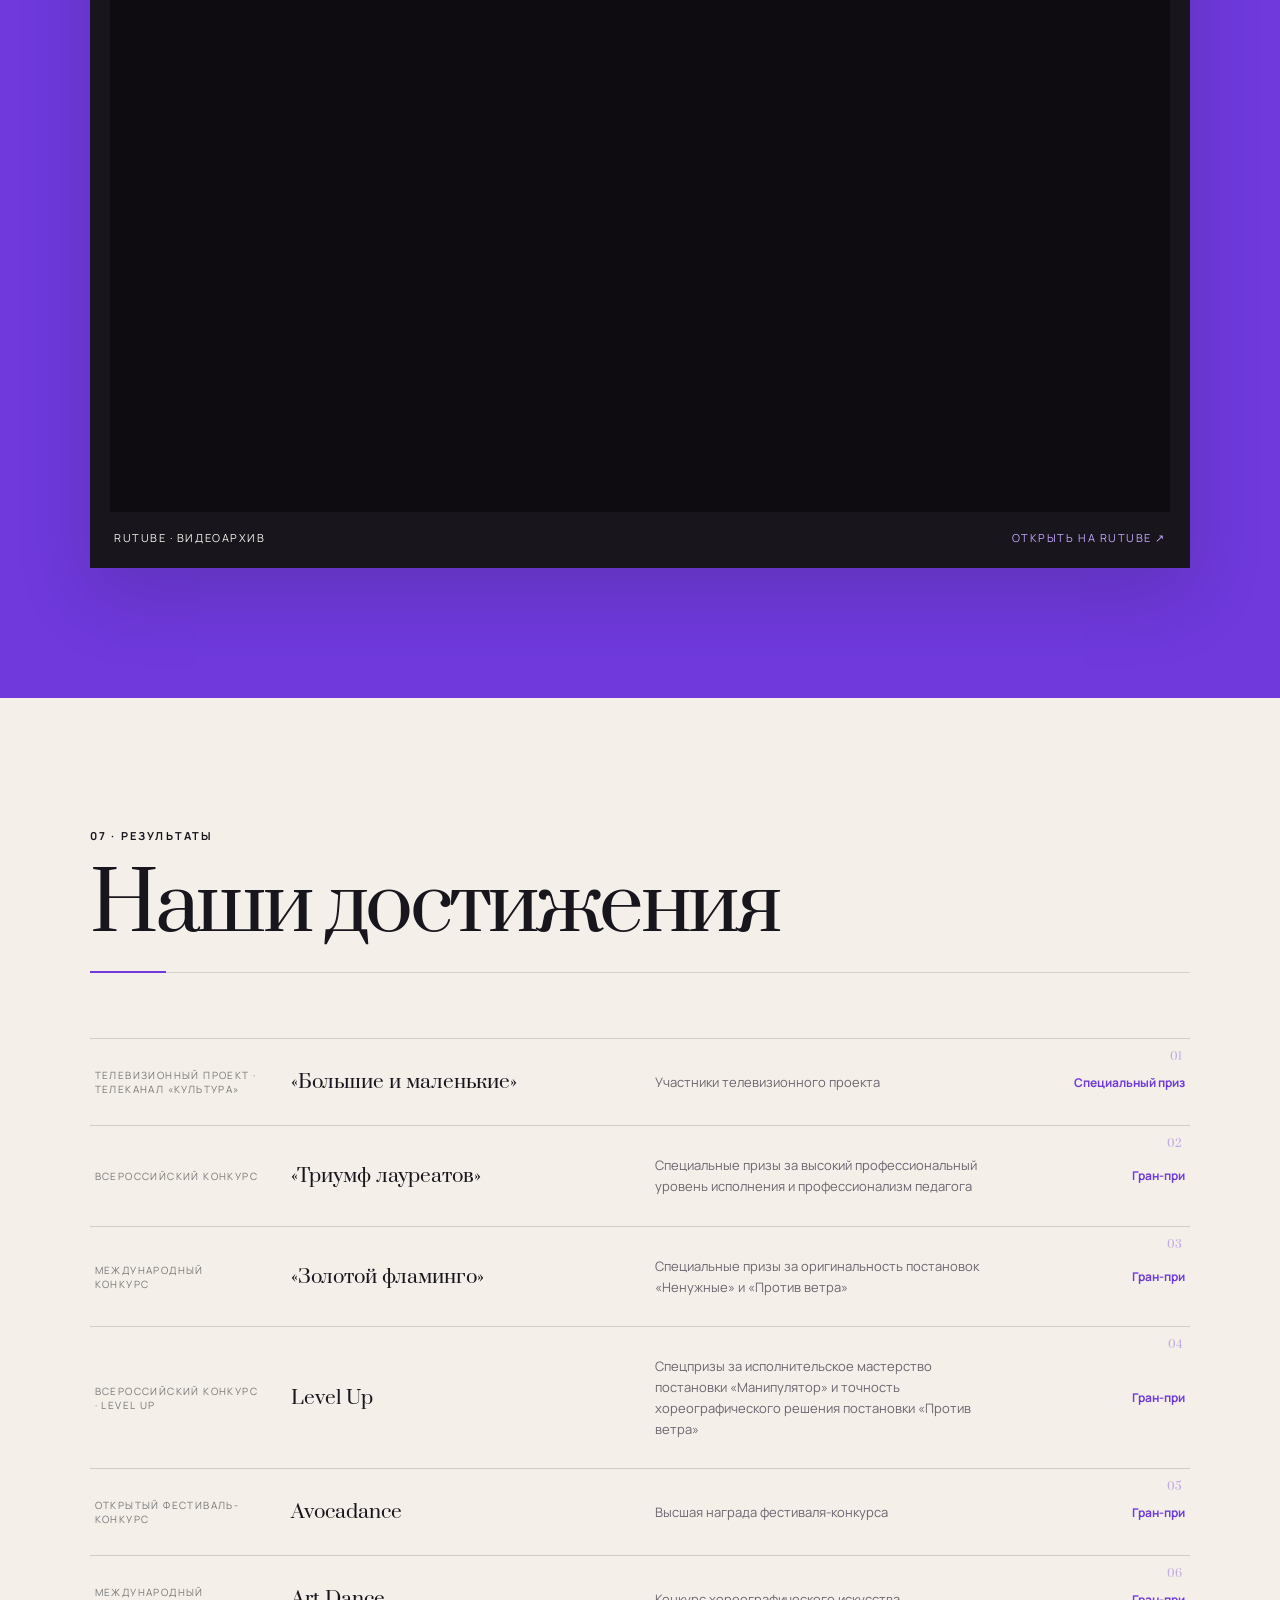
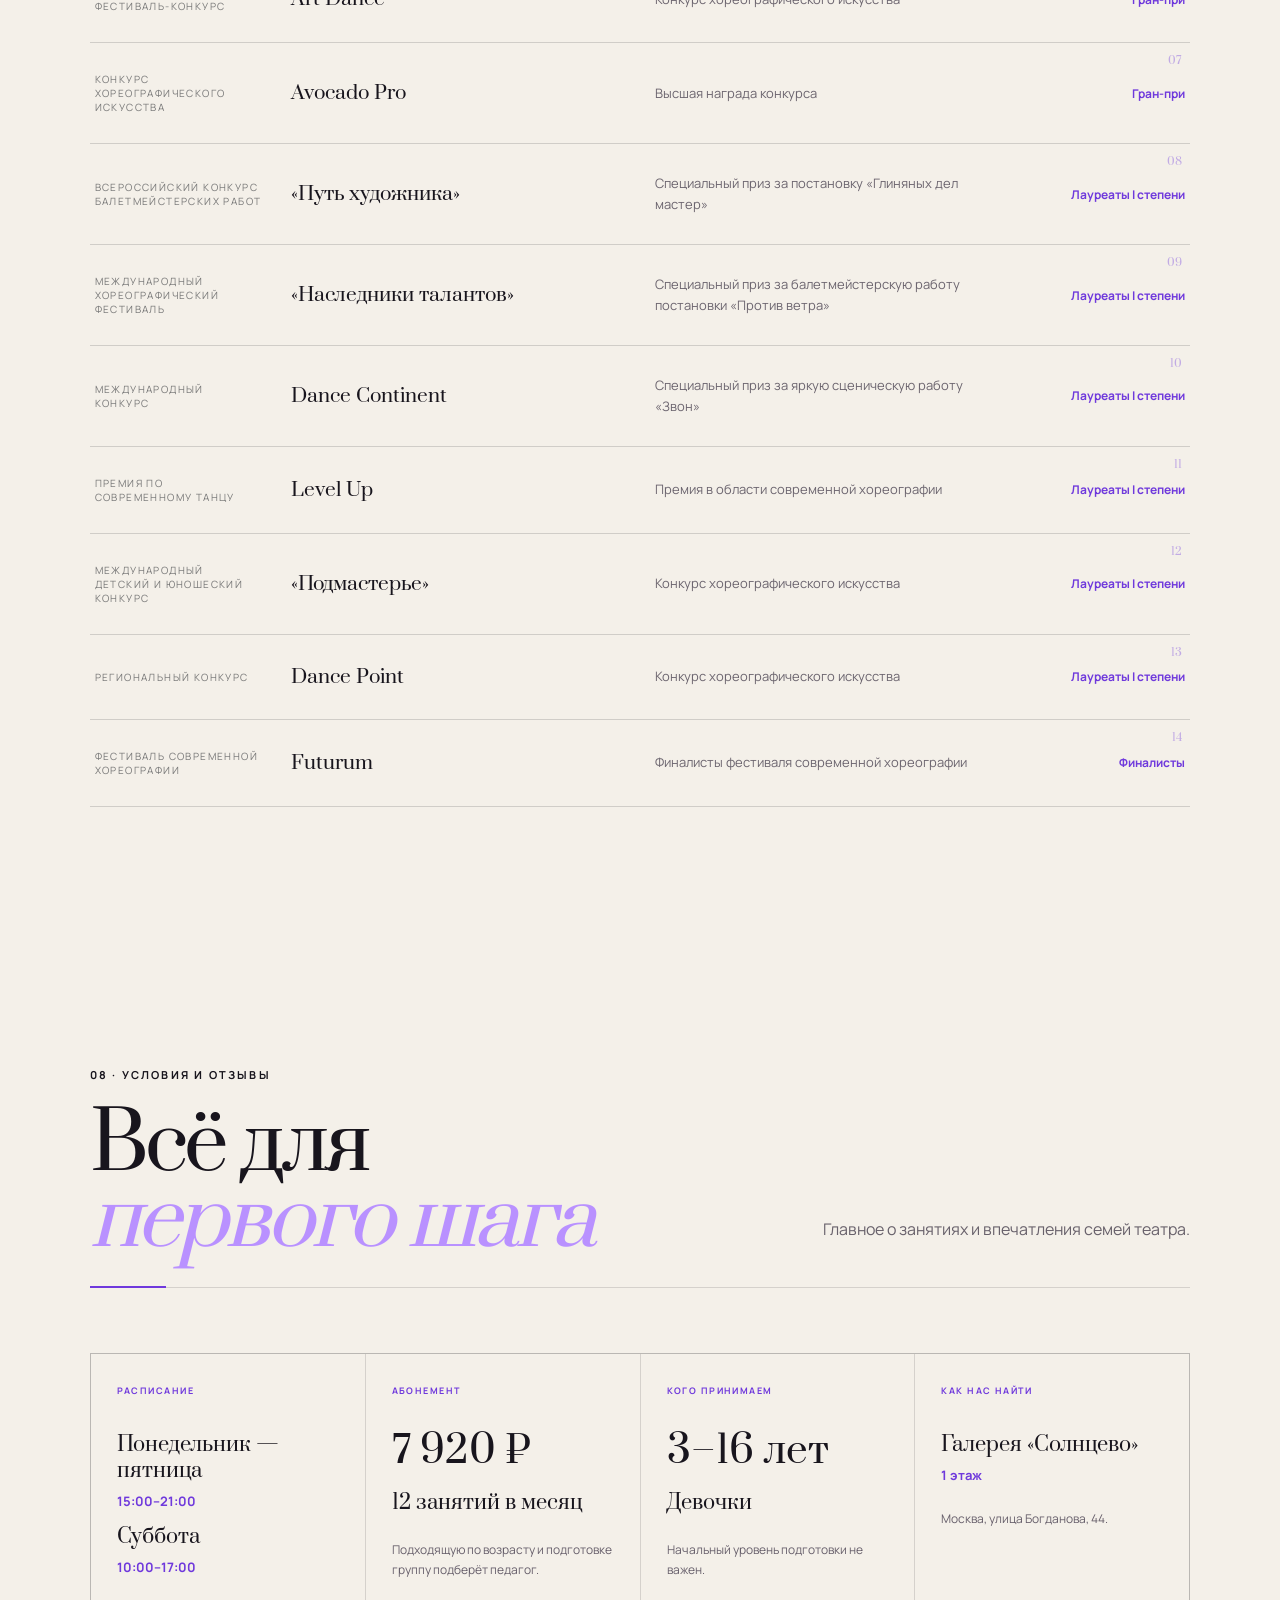
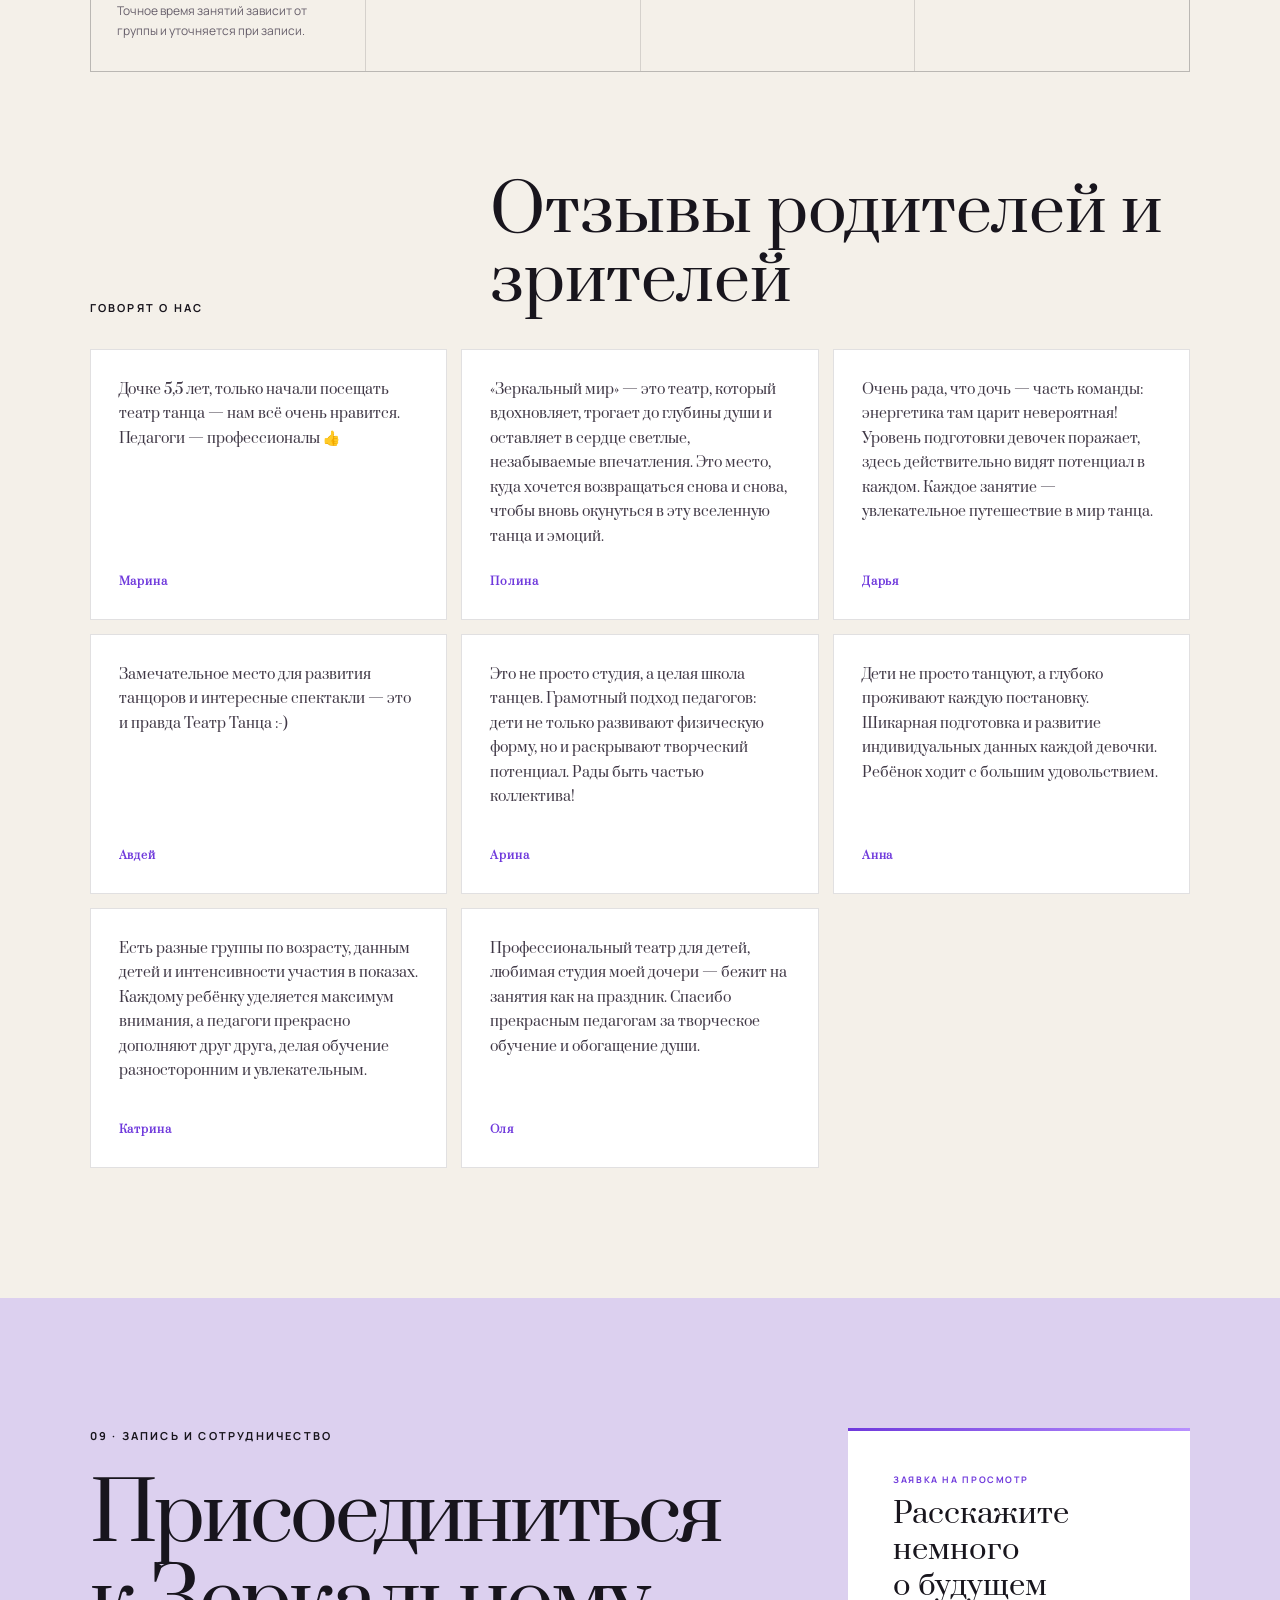
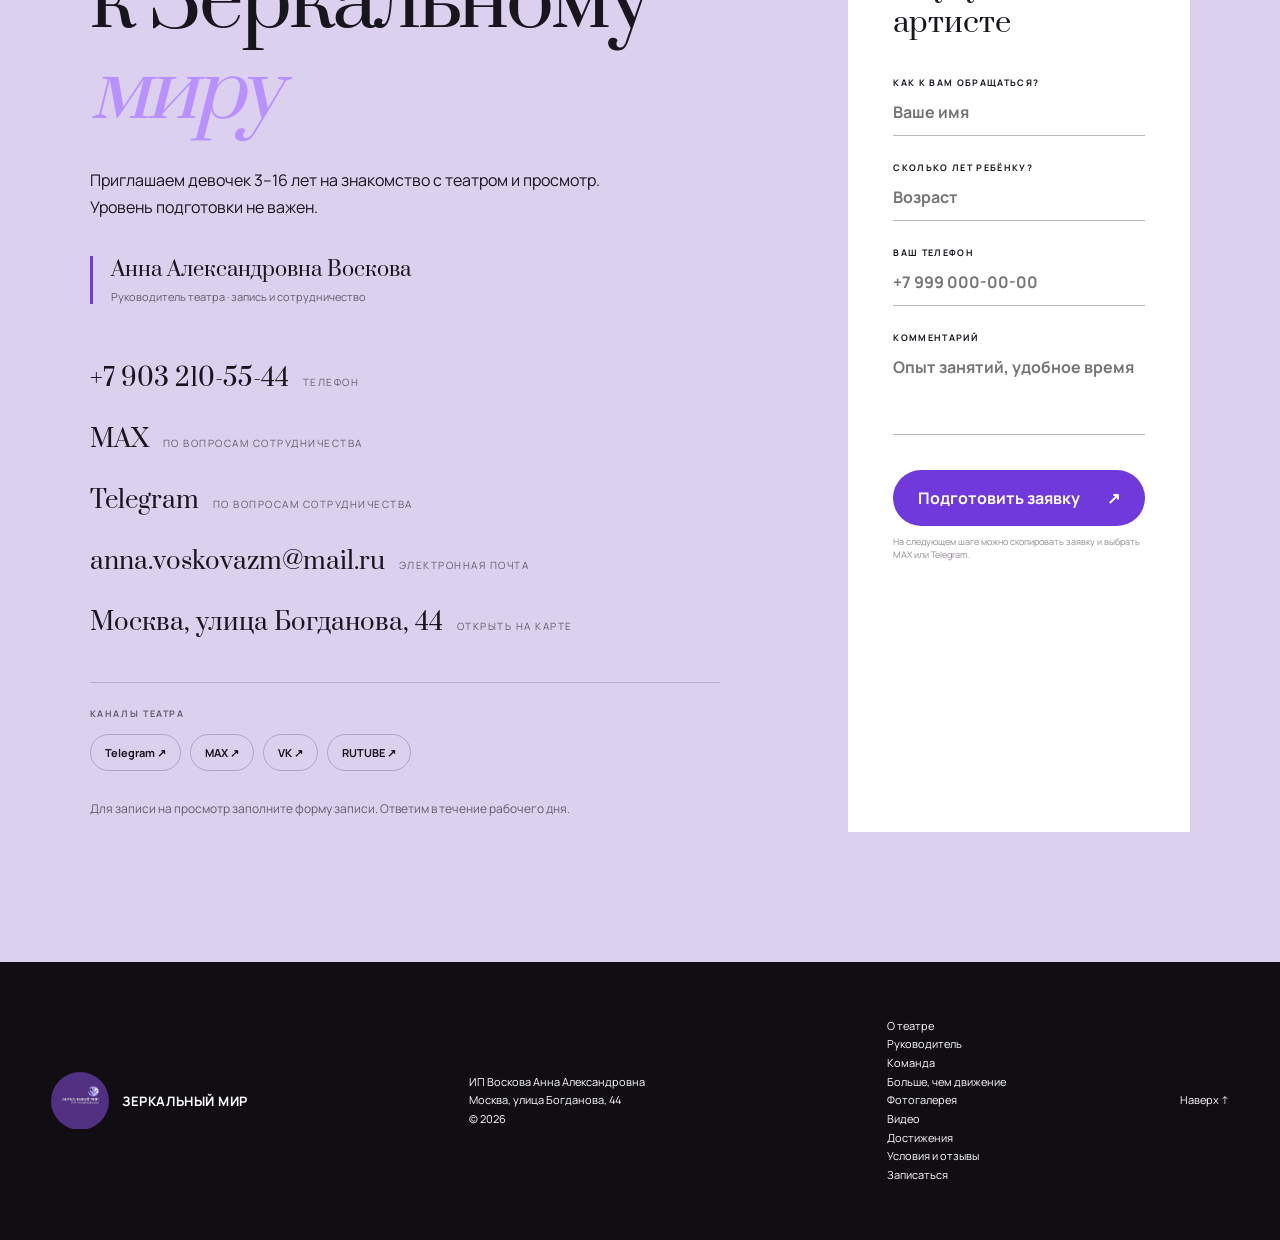
==== commit e0b07f16: "SEO: заголовок с ключами студии танца в Солнцево, canonical, OG-теги, sitemap" ====
--- a/index.html
+++ b/index.html
@@ -10,9 +10,16 @@
     <meta name="geo.placename" content="Москва" />
     <meta
       name="description"
-      content="Театр танца Анны Восковой «Зеркальный мир» — творческое пространство для развития детей через искусство танца."
+      content="Театр танца Анны Восковой «Зеркальный мир» — студия танца в Солнцево (Москва, ул. Богданова, 44): современная хореография, эстрадный танец, джаз-модерн, акробатика. Спектакли и Гран-при международных конкурсов. Запись открыта."
     />
-      <title>Вместе в каждом движении — театр танца Анны Восковой</title>
+    <link rel="canonical" href="https://zerkalnymir.ru/" />
+    <meta property="og:title" content="Театр танца «Зеркальный мир» — студия танца в Солнцево, Москва" />
+    <meta property="og:description" content="Студия танца в Солнцево: современная хореография, эстрадный танец, джаз-модерн, акробатика. Спектакли и Гран-при международных конкурсов. Запись открыта." />
+    <meta property="og:url" content="https://zerkalnymir.ru/" />
+    <meta property="og:type" content="website" />
+    <meta property="og:locale" content="ru_RU" />
+    <meta property="og:image" content="https://zerkalnymir.ru/визитка.webp" />
+    <title>Театр танца «Зеркальный мир» — студия танца в Солнцево, Москва</title>
     <link rel="preconnect" href="https://fonts.googleapis.com" />
     <link rel="preconnect" href="https://fonts.gstatic.com" crossorigin />
     <link rel="icon" href="логотип-mark.webp" type="image/webp" />
@@ -25,6 +32,8 @@
         "@context": "https://schema.org",
         "@type": "DanceGroup",
         "name": "Театр танца Анны Восковой «Зеркальный мир»",
+        "url": "https://zerkalnymir.ru/",
+        "keywords": "студия танца солнцево, танцы солнцево, хореография солнцево, театр танца зеркальный мир",
         "telephone": "+7 903 210-55-44",
         "email": "anna.voskovazm@mail.ru",
         "priceRange": "7920 RUB / 12 занятий в месяц",
